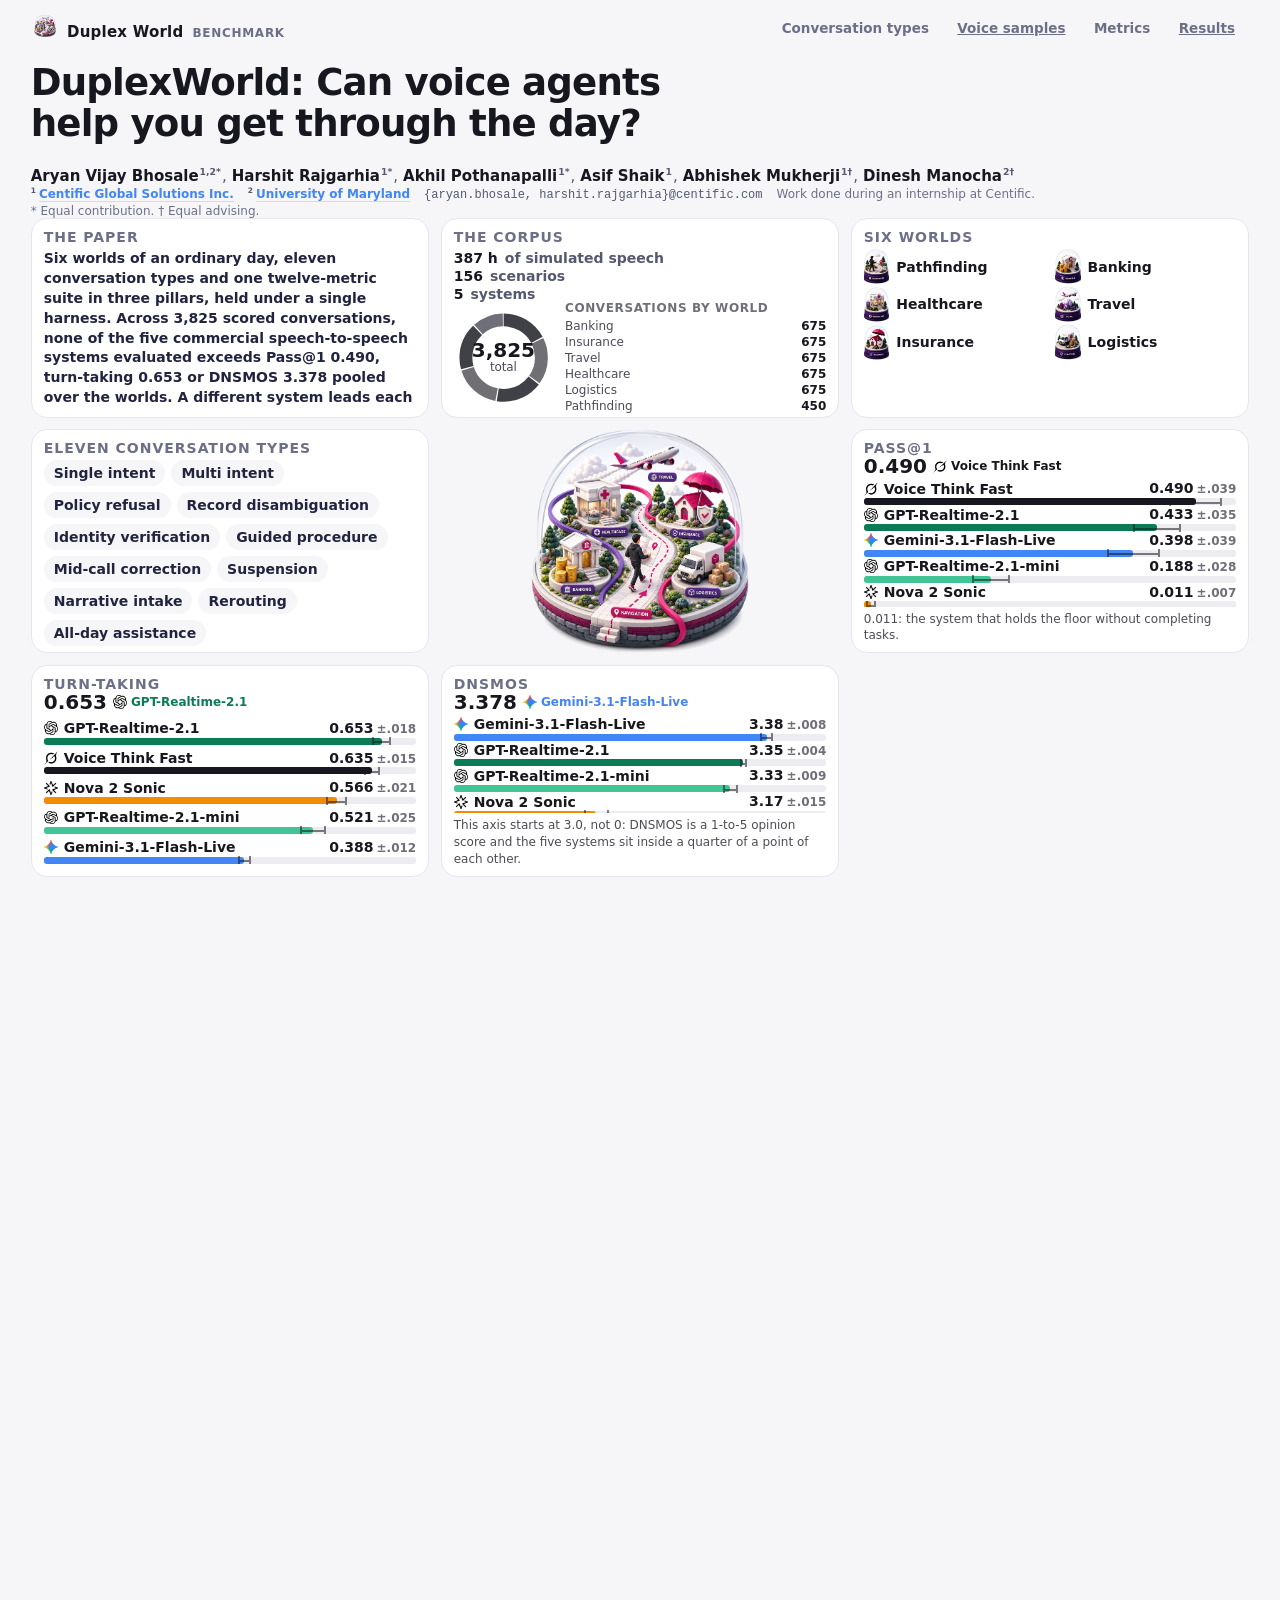
==== index.html @ 34221738 "A failed single intent that actually fails, and the timeline on play The failed single intent was a " ====
<!doctype html>
<html lang="en" data-theme="light">
<head>
<meta charset="utf-8">
<meta name="viewport" content="width=device-width,initial-scale=1,viewport-fit=cover">
<title>DuplexWorld: Can voice agents help you get through the day?</title>
<meta name="description" content="Duplex World evaluates speech-to-speech voice agents across six worlds of an ordinary day and eleven conversation types, over 3,825 scored conversations and 387 hours of speech.">
<!-- Inline so the browser never fires its automatic /favicon.ico request, which is a
     404 on a static server and the only broken asset the page would otherwise have. -->
<!-- The mark itself, cut from the same render the page opens on. The old inline SVG was
     a ring and a bar in the retired palette: a placeholder that read as an unfinished
     project in the one place every reader sees before the page loads. -->
<link rel="icon" href="img/favicon.svg" type="image/svg+xml">
<link rel="icon" href="img/icon-32.png" sizes="32x32" type="image/png">
<link rel="apple-touch-icon" href="img/icon-180.png">
<link rel="manifest" href="site.webmanifest">
<meta name="theme-color" content="#17171f">
<!-- Without these a shared link previews as a blank rectangle. -->
<meta property="og:type" content="website">
<meta property="og:site_name" content="DuplexWorld">
<meta property="og:title" content="DuplexWorld: Can voice agents help you get through the day?">
<meta property="og:description" content="Six worlds of an ordinary day, eleven conversation types and one twelve-metric suite in three pillars, across 3,825 scored conversations and 387 hours of speech.">
<meta property="og:image" content="img/og-card.png">
<meta property="og:image:width" content="1200">
<meta property="og:image:height" content="630">
<meta name="twitter:card" content="summary_large_image">
<meta name="twitter:title" content="DuplexWorld: Can voice agents help you get through the day?">
<meta name="twitter:description" content="Six worlds of an ordinary day, eleven conversation types and one twelve-metric suite in three pillars.">
<meta name="twitter:image" content="img/og-card.png">
<link rel="stylesheet" href="world.css">
<link rel="stylesheet" href="map.css">
<link rel="stylesheet" href="alt-split.css">
</head>
<body>

<!-- Tab lands here first. The page is a scroll flight, so a keyboard reader would
     otherwise cycle the header before reaching any content. -->
<a class="fw-skip" href="#world">Skip to the page</a>

<header class="topbar" data-nav-host>
  <a class="wordmark" href="index.html"><img class="wordmark-logo" src="img/hero.webp" alt="">Duplex&nbsp;World <span class="sub">benchmark</span></a>
</header>

<main id="world"></main>

<!-- The walk renderer. Loaded before the flight so the map tiles can mount the moment their
     payloads land; if it is missing the flight still runs and the tiles stay as placeholders
     rather than throwing. -->
<script src="walkmap.js"></script>
<script>
window.__DW_ICONS = {
  openai: 'img/icons/openai.webp', gemini: 'img/icons/gemini.webp',
  grok: img/icons/grok.webp, nova: img/icons/nova.webp,
};
</script>
<script src="data.js"></script>
<script>window.__DW_AUTHORS = {"people": [{"name": "Aryan Vijay Bhosale", "sup": "1,2*"}, {"name": "Harshit Rajgarhia", "sup": "1*"}, {"name": "Akhil Pothanapalli", "sup": "1*"}, {"name": "Asif Shaik", "sup": "1"}, {"name": "Abhishek Mukherji", "sup": "1†"}, {"name": "Dinesh Manocha", "sup": "2†"}], "affiliations": [{"sup": "1", "name": "Centific Global Solutions Inc.", "href": "https://www.centific.com/research/applied-ai-research"}, {"sup": "2", "name": "University of Maryland", "href": "https://www.cs.umd.edu/"}], "email": "{aryan.bhosale, harshit.rajgarhia}@centific.com", "notes": ["Work done during an internship at Centific.", "* Equal contribution.  † Equal advising."]};</script>
<script src="flight.js"></script>
<script>
mountFlight(document.getElementById('world'), {
  shell: 'split',
  // THE OPENING. Not a stop: a block in normal flow, one viewport tall, that scrolls up
  // and off with the reader. Three by three with the mark in the middle cell. Nothing in
  // it fades and nothing in it moves - it simply leaves, the way the first screen of a
  // page should. Cells are given in reading order and the mark is inserted at index 4.


  // The dots go: a column of unlabelled marks is a slide-deck affordance, and this is a
  // page that is read by scrolling.
  rail: false,
  // The bar across the top. Each entry names a real section and spans to `to`, so the one
  // that lights is whichever range the reader is actually inside.
  hero: { src: 'img/hero.webp', w: 1222, h: 1254 },
  logo: { src: 'img/hero.webp' },
  maps: { base: './' },
  calls: { base: './' },
  // Every world, always on screen, each pointing at its own results stop - which is also
  // the moment the film is inside that world, so clicking one is a real flight to it.
  hint: 'scroll',
  opening: {
    title: 'DuplexWorld: Can voice agents help you get through the day?',
    mark: 'img/hero.webp',
    markAlt: 'The DuplexWorld mark: the six worlds under one dome',
    cells: [
      { label: 'The paper', wide: true, text:
        'Six worlds of an ordinary day, eleven conversation types and one twelve-metric '
        + 'suite in three pillars, held under a single harness. Across 3,825 scored '
        + 'conversations, none of the five commercial speech-to-speech systems evaluated '
        + 'exceeds Pass@1 0.490, turn-taking 0.653 or DNSMOS 3.378 pooled over the worlds. '
        + 'A different system leads each of the three.' },
      // Figure 2(a)'s third panel, lifted from the submission at print resolution rather
      // than redrawn: it is a density per world and the paper does not publish the
      // durations behind it, so drawing our own would be inventing the shape.
      // The submission's own Figure 1 panel, cropped from the arXiv page rather than
      // redrawn: it already carries the two totals as rings, so the stat rows that used to
      // sit above it were saying the same thing twice.
      // Conversations by world, as a ring. Six slices, five of them equal by design, so
      // there is one shape to read rather than eleven: the point is that the five
      // enterprise worlds are balanced and Pathfinding is two thirds their size.
      // Labelled directly on the arc, no legend, and the counts are stated.
      { label: 'The corpus', items: [
        ['387 h', 'of simulated speech'], ['156', 'scenarios'], ['5', 'systems'],
      ], ring: {
        centre: '3,825', centreSub: 'total', keyHead: 'Conversations by world',
        slices: [
          ['Banking', 675], ['Insurance', 675], ['Travel', 675],
          ['Healthcare', 675], ['Logistics', 675], ['Pathfinding', 450],
        ] } },
      { label: 'Six worlds', worlds: [
        ['Pathfinding', 'img/pathfinding.webp'], ['Banking', 'img/banking.webp'],
        ['Healthcare', 'img/healthcare.webp'], ['Travel', 'img/travel.webp'],
        ['Insurance', 'img/insurance.webp'], ['Logistics', 'img/logistics.webp'],
      ] },
      { label: 'Eleven conversation types', chips: [
        'Single intent', 'Multi intent', 'Policy refusal', 'Record disambiguation',
        'Identity verification', 'Guided procedure', 'Mid-call correction',
        'Suspension', 'Narrative intake', 'Rerouting', 'All-day assistance',
      ] },
      { label: 'Pass@1', head: { v: '0.490', who: 'Voice Think Fast' },
        plot: { accent: 'var(--pillar-agentic)', dp: 3, max: 0.55, rows: [
        ['Voice Think Fast', 0.490, 0.039], ['GPT-Realtime-2.1', 0.433, 0.035],
        ['Gemini-3.1-Flash-Live', 0.398, 0.039], ['GPT-Realtime-2.1-mini', 0.188, 0.028],
        ['Nova 2 Sonic', 0.011, 0.007]],
        note: '0.011: the system that holds the floor without completing tasks.' } },
      { label: 'Turn-taking', head: { v: '0.653', who: 'GPT-Realtime-2.1' },
        plot: { accent: 'var(--pillar-dynamics)', dp: 3, max: 0.72, rows: [
        ['GPT-Realtime-2.1', 0.653, 0.018], ['Voice Think Fast', 0.635, 0.015],
        ['Nova 2 Sonic', 0.566, 0.021], ['GPT-Realtime-2.1-mini', 0.521, 0.025],
        ['Gemini-3.1-Flash-Live', 0.388, 0.012]] } },
      { label: 'DNSMOS', head: { v: '3.378', who: 'Gemini-3.1-Flash-Live' },
        plot: { accent: 'var(--pillar-natural)', dp: 2,
          note: 'This axis starts at 3.0, not 0: DNSMOS is a 1-to-5 opinion score and the '
              + 'five systems sit inside a quarter of a point of each other.', base: 3.0, max: 3.45, rows: [
        ['Gemini-3.1-Flash-Live', 3.378, 0.008], ['GPT-Realtime-2.1', 3.350, 0.004],
        ['GPT-Realtime-2.1-mini', 3.334, 0.009], ['Nova 2 Sonic', 3.172, 0.015],
        ['Voice Think Fast', 3.127, 0.007]] } },
    ],
  },
  nav: [
    { label: 'Conversation types', at: 'types9' },
    { label: 'Voice samples', href: 'samples.html' },
    { label: 'Metrics', at: 'pillars3' },
    { label: 'Results', href: 'results.html' },
  ],
  video: { src: 'flight.mp4', poster: 'img/poster.webp',
    // One entry per section, in section order. A length mismatch is not a soft
    // failure: the config is rejected and the film is dropped for the page.
    stops: [2.00, 4.00, 7.50, 103.50] },
  sections: [
    {
      id: 'walks', label: 'Pathfinding types', block: 'band', stage: 'film', still: null,
      lede: 'The agent holds the map. The walker holds the street. Neither can see what '
          + 'the other sees.',
      navCards: [
        { name: 'Single intent',
          line: 'Five blocks, two turns, nothing closed. The control condition.' },
        { name: 'Rerouting',
          line: 'Four closures the copilot\u2019s map does not show. Exactly one detour survives.' },
        { name: 'All-day assistance',
          line: 'A second destination, revealed only on arrival at the first.' },
      ],
      cam: { x: 0.346, y: 0.601, z: 1.75 }, scroll: 4.7, linger: 0.5, steps: 4,
      accent: 'var(--mag)',
      mark: { name: 'Pathfinding', line: 'Three conversation types, each shown solved and unsolved.' },
      // No paragraph. The tiles are the argument, the types are named on them, and the
      // paper already explains each one at length.
      maps: {
        cols: 3,
        // Figures 3, 4 and 5. Each pair shares a start, a destination and a closure set, so
        // the contrast between two tiles isolates the agent. The failures are marked as
        // failures and nothing more: which cap they hit is a detail for the paper.
        cells: [
          { key: 'clean', at: 0, outcome: 'ok', cond: 'Single intent', verdict: 'Solved',
            note: 'Five blocks of five, two turns, no closures.' },
          { key: 'blocked_ok', at: 1, outcome: 'ok', cond: 'Rerouting', verdict: 'Solved',
            note: 'Four unmapped closures; finds the one detour that survives.' },
          { key: 'errand_ok', at: 2, outcome: 'ok', cond: 'All-day assistance', verdict: 'Solved',
            note: 'The second destination is revealed only on arrival at the first.' },
          // `wander` used to sit here and it ARRIVES: eleven blocks against a five block
          // optimum, ending on the same corner as the success beside it, so on a map it
          // read as a second success. This run never reaches the pharmacy at all.
          { key: 'base_lost', at: 0, outcome: 'bad', cond: 'Single intent', verdict: 'Failed',
            note: 'Fifteen blocks, seven wrong turns, and the call ends short of the door.' },
          { key: 'blocked_bad', at: 1, outcome: 'bad', cond: 'Rerouting', verdict: 'Failed',
            note: 'The same closures, never resolved.' },
          { key: 'errand_bad', at: 2, outcome: 'bad', cond: 'All-day assistance', verdict: 'Failed',
            note: 'Ends with the walker believing they had arrived.' },
        ],
      },
    },
    // ------------------------------------------------- the nine enterprise conversation types
    {
      id: 'types9', label: 'Conversation types', stage: 'film', still: null,
      // Its own block: nine cards want every column they can get, and the film beside them
      // is context rather than evidence here, so the panel keeps its width and the graphic
      // gives ground instead.
      block: 'band',
      cam: { x: 0.500, y: 0.470, z: 1.00 }, scroll: 4.0, linger: 0.4,
      accent: 'var(--pillar-agentic)',
      cardsLede: 'Nine shapes, shared by all five enterprise worlds.',
      cards: TYPES9,
      cardsFoot: 'Plus two that only navigation elicits: rerouting, and all-day assistance.',
    },
    {
      id: 'pillars3', label: 'The metrics', stage: 'film', still: null,
      // Three columns of eleven metric cards, a worked example and the callout do not fit
      // one viewport beside a film. This is the section the directive asks to be three
      // full-width columns, so the stage stands down and the evidence takes the page.
      block: 'band',
      cam: { x: 0.500, y: 0.470, z: 1.00 }, scroll: 5.3, linger: 0.4,
      accent: 'var(--pillar-dynamics)',
      // The definitions on their own were a glossary the paper already has. This is the
      // same five runs of one Pathfinding scenario that the numbers beside them come from,
      // so a reader watches GS, Pass@1 and Pass-cubed fall out of one set of runs and can
      // see they are three different questions rather than three spellings of one.
      worked: {
        label: 'One scenario, five runs',
        optimal: 7,
        limit: 0.75,
        runs: [{ blocks: 8 }, { blocks: 19 }, { blocks: 7 }, { blocks: 9 }, { blocks: 0 }],
      },
      // Three pillars, each a column with its own colour, and every metric stated four
      // ways: symbol, full name, one plain sentence for a reader who has not read the
      // paper, and the range with its direction. The glossary this replaces named the
      // metrics without ever saying what they mean or which way is better.
      pillarCols: [
        { name: 'Agentic capability', tint: 'var(--pillar-agentic)',
          line: 'Did it do the job.',
          metrics: [
            { sym: 'GS', full: 'Goal state',
              says: 'Did the world end up the way the task asked, whatever was said on the way.',
              range: '[0,1] \u00b7 higher is better' },
            { sym: 'Pass@1', full: 'Single-run pass rate',
              says: 'How often one attempt succeeds. This is the headline number.',
              range: '[0,1] \u00b7 higher is better' },
            { sym: 'Pass@3', full: 'Any of three',
              says: 'At least one success in three independent attempts. Rewards a system that is sometimes right.',
              range: '[0,1] \u00b7 higher is better' },
            { sym: 'Pass\u00b3', full: 'All of three',
              says: 'All three attempts succeed. This is the reliability question, and it is where systems separate.',
              range: '[0,1] \u00b7 higher is better' },
          ] },
        { name: 'Conversational dynamics', tint: 'var(--pillar-dynamics)',
          line: 'How the conversation went.',
          metrics: [
            { sym: 'TT', full: 'Turn-taking',
              says: 'Who held the channel, who yielded, and how often the two talked over each other.',
              range: '[0,1] \u00b7 higher is better' },
            { sym: 'CP', full: 'Conversation progression',
              says: 'Whether each turn moved the task forward rather than circling.',
              range: '[1,3] \u00b7 higher is better' },
            { sym: 'SEL', full: 'Selectivity',
              says: 'Whether the agent ignored what was not addressed to it: background speech, asides, a second voice in the room.',
              range: '[0,1] \u00b7 higher is better' },
          ] },
        { name: 'Naturalness', tint: 'var(--pillar-natural)',
          line: 'How it sounded.',
          metrics: [
            { sym: 'FAI', full: 'Faithfulness',
              says: 'Whether what the agent said was true of the world it was acting in.',
              range: '[1,3] \u00b7 higher is better' },
            { sym: 'DNSMOS', full: 'Speech quality (DNSMOS)',
              says: 'A predicted mean opinion score for the audio, from a model trained on human ratings.',
              range: '[1,5] \u00b7 higher is better' },
            { sym: 'UTMOS', full: 'Speech quality (UTMOS)',
              says: 'A second, independently trained MOS predictor. Three are reported because they disagree.',
              range: '[1,5] \u00b7 higher is better' },
            { sym: 'NISQA', full: 'Speech quality (NISQA)',
              says: 'A third MOS predictor, on a different training set again.',
              range: '[1,5] \u00b7 higher is better' },
          ] },
      ],
      callout: {
        head: 'We never combine these into a single score.',
        body: 'A system that says nothing scores near-perfect selectivity and competitive '
            + 'turn-taking. Any composite that averages across the pillars can be won by '
            + 'silence.',
      },
    },
    // ------------------------------------------- Pass@1 against the conversation types
    {
      id: 'out', label: 'Duplex World', stage: 'film', still: null, layout: 'hero',
      block: 'out',
      cam: { x: 0.500, y: 0.480, z: 1.02 }, scroll: 1.8, linger: 0.3,
      accent: 'var(--mag)',
    },
  ],
});
</script>
</body>
</html>
---- world.css ----
/* Duplex World flight page.

   Committed to a single LIGHT world on purpose, and the reason changed with the artwork.
   The first build had knocked-out globes on transparency, so a night vitrine was right.
   The page now plays a rendered chain shot on a plain white studio floor - measured across
   the five stops, that backdrop runs #f7f4f9 to #d6d7da - so a dark page forced a scrim over
   a bright film and turned it grey. Here the page ground IS the studio floor: the diorama
   floats in it and the copy sits below on the same surface.

   Ink and accents are sampled from the artwork's own purple base and magenta paths, then
   darkened until they hold against a light ground rather than a dark one. */

:root {
  /* --bg-base is the sheet's answer; --bg is what is actually painted.
     They differ because the film's floor is not one colour. Sampled off flight.mp4's own
     border pixels it runs #e6e5e6 at the opening, #f5f2f1 at the third stop and #fefefe at
     the close - so against any fixed value there is a visible seam somewhere, and at the
     closing stop it was 22 levels, landing exactly where the reader stops moving and looks.
     flight.js samples the live frame and eases --bg toward it, then eases back to this when
     the film is not the stage. Nothing else in this sheet may write --bg. */
  /* THE PALETTE IS THE DECK'S, not a second one invented beside it. Lifted verbatim from
     speech_sync_8.html so the page and the talk are visibly the same piece of work: five
     semantic families, each with a base, a dark that holds on light ground, a tinted
     background and a line. */
  --ink:       #17171f;
  --ink2:      #1C1F45;
  --text:      #21233F;
  --soft:      #55586F;
  --grey:      #6d6f87;
  /* Defined here so no element depends on a JS fallback for its colour. */
  --accent:    #0B7A56;   /* 4.56:1 on the page ground; was 4.00 */
  /* Accents are now the paper's three PILLAR hues and nothing else. The magenta and
     violet that used to sit here were decoration: they encoded nothing, appeared nowhere
     in the paper, and collided with the vendor marks drawn on top of them. Every rule
     downstream keeps its old token name and simply resolves to a pillar colour. */
  --mag:       #0B7A56;   --magd: #085C41;  --magbg: #E8F5F0;  --magln: #C3E4D8;
  --vio:       #4285F4;   --viod: #1F63D6;  --viobg: #E9F1FE;  --violn: #C9DDFB;
  --teal:      #0B7A56;   --teald: #085C41; --tealbg: #E8F5F0; --tealln: #C3E4D8;
  --amb:       #F28C00;   --ambd: #B36800;  --ambbg: #FFF3E2;  --ambln: #F6D6A6;
  --red:       #C0392B;   --redbg: #FDEDEB; --redln: #F2C9C3;
  --paper:     #ffffff;
  --bg-base:   #f6f6f9;   /* the deck's surface, and near the film's own studio floor */
  --bg:        var(--bg-base);
  /* The page's own names, mapped onto the deck's. Kept so every existing rule reads the
     same and only these five lines decide what colour anything is. */
  --ink-soft:  var(--text);
  --ink-dim:   var(--grey);
  --magenta:   var(--magd);
  --line:      #E5E5EF;
  --glass:     rgba(255, 255, 255, 0.74);
  --font-ui:   ui-sans-serif, system-ui, "Segoe UI", Inter, Roboto, "Helvetica Neue", Arial, sans-serif;
  /* One scale, five steps. The page previously carried twelve distinct sizes between 11px
     and 20px, including half-pixel values, which is the tell that they were nudged one at
     a time rather than derived. --t-ctrl is deliberately off-scale: controls read better
     slightly smaller than body. */
  --t-micro:   12px;                        /* eyebrows, tags, rail, hint */
  --t-ctrl:    13.5px;                      /* buttons and links */
  --t-body:    15px;
  --t-lead:    19px;                        /* pair column titles */
  --t-display: clamp(25px, 2.6vw, 38px);    /* 38 is the widest the longest title fits */
  /* How much of the viewport the film occupies. The copy gets the rest, and because the
     two never overlap there is no scrim anywhere on this page.

     The 320px floor is not decorative: a pair panel measures 265px, so on a 1366x768
     laptop a flat 60vh left the primary CTA below the fold of a stage that is
     overflow:hidden - it vanished silently. Below about 743px tall the film yields
     instead. --film-w/--film-h are the film's REAL painted box, which the mask needs. */
  /* The classic scrollbar's width, measured and written by layout(). 100vw includes it and
     documentElement.clientWidth does not, so every width derived from raw 100vw overshot by
     15px - at 430px that put the film at x = -7 with both edges clipped by the stage. */
  --sbw:    0px;
  --vw:     calc(100vw - var(--sbw));
  --film:   min(60vh, calc(100vh - 320px));
  --film-w: min(var(--vw), calc(var(--film) * 16 / 9));
  --film-h: min(var(--film), calc(var(--vw) * 9 / 16));
  color-scheme: light;
}

* { box-sizing: border-box; }

/* Smooth applies to reader-initiated jumps (a rail dot, an anchor). Every programmatic
   write in flight.js passes behavior:'instant' explicitly, because a two-argument scrollTo
   resolves to THIS value and would animate the autoplay accumulator instead of setting it.
   The single copy of the narrow-rail rule now lives with the rail, further down. */
html { scroll-behavior: smooth; }

@media (prefers-reduced-motion: reduce) { html { scroll-behavior: auto; } }

body {
  margin: 0;
  background: var(--bg);
  color: var(--ink);
  font-family: var(--font-ui);
  -webkit-font-smoothing: antialiased;
  overflow-x: hidden;
}

/* ------------------------------------------------------------------ topbar */

.topbar {
  position: fixed;
  inset: 0 0 auto 0;
  z-index: 40;
  display: flex;
  align-items: center;
  gap: 14px;
  padding: 14px clamp(16px, 3vw, 34px);
  pointer-events: none;
}
.topbar > * { pointer-events: auto; }

/* Below the phone breakpoint there is not room for the wordmark and three pills on one
   line: the bar grew to 98px, wrapped one label onto three lines, cut another at the right
   edge and then covered 40 per cent of the film. The secondary links stand down; both
   destinations are still reachable from the closing panel. */
@media (max-width: 900px) {
  .topbar { gap: 8px; padding: 10px 12px; }
  .topbar .linkbtn:not(:last-child) { display: none; }
  .wordmark .sub { display: none; }
}

.wordmark {
  display: flex;
  align-items: baseline;
  gap: 9px;
  font-weight: 700;
  letter-spacing: 0.015em;
  font-size: 15px;
}
.wordmark .dot {
  width: 9px; height: 9px; border-radius: 50%;
  background: var(--magenta);
  box-shadow: 0 0 0 4px rgba(11, 122, 86, 0.16);
  align-self: center;
}
.wordmark .sub {
  color: var(--ink-dim);
  font-weight: 600;
  font-size: var(--t-micro);
  letter-spacing: 0.06em;
  text-transform: uppercase;
}
.topbar .spacer { flex: 1; }

.linkbtn {
  display: inline-flex; align-items: center; gap: 7px;
  font: inherit; font-size: var(--t-ctrl); font-weight: 600;
  color: var(--ink-soft);
  text-decoration: none;
  padding: 7px 13px;
  border: 1px solid var(--line);
  border-radius: 999px;
  background: var(--glass);
  transition: color .18s, border-color .18s, background .18s;
}
.linkbtn:hover { color: var(--ink); border-color: rgba(11, 122, 86, .5); background: #fff; }
.linkbtn:focus-visible { outline: 2px solid var(--magenta); outline-offset: 2px; }

/* ------------------------------------------------------------------- stage */

.fw-stage {
  position: fixed;
  inset: 0;
  overflow: hidden;
  z-index: 1;
  /* The copy band is floor in slight shadow, so the film above it reads as lit. */
  background: var(--bg);
}

/* Only reachable in the computed-camera fallback, where there is no film to sit on. */
.fw-sky {
  position: absolute; inset: -10%;
  /* It is decoration spanning the whole stage, so it must never take a click. On the served
     page it is display:none and this never mattered; in the single-file export it is live,
     and it was swallowing hit-testing across the entire viewport. */
  pointer-events: none;
  background:
    radial-gradient(58% 48% at 22% 18%, rgba(99, 47, 128, 0.10), transparent 62%),
    radial-gradient(52% 44% at 82% 74%, rgba(11, 122, 86, 0.08), transparent 60%);
}

.fw-hero {
  position: absolute;
  top: 0; left: 0;
  transform-origin: 0 0;
  will-change: transform, filter;
  user-select: none;
  -webkit-user-drag: none;
}

/* The rendered flight, held in the upper band rather than full-bleed.

   Measured on the real frames, there is no reliably empty region inside this film: at the
   healthcare+travel stop it is 81 percent ink with ZERO empty columns across the lower half.
   So no amount of clever text placement avoids collision while the film fills the viewport -
   the film has to stop filling it. */
.fw-video {
  position: absolute;
  top: 0; left: 50%;
  transform: translateX(-50%);
  width: var(--film-w);
  height: var(--film-h);
  /* `contain`, not `cover`: cover was discarding 48 percent of a 16:9 frame in a 3.4:1
     band and beheading the dome at the opening stop. The element is now itself 16:9, so
     nothing is letterboxed and the mask below lands on the film's true edges. */
  object-fit: contain;
  object-position: 50% 50%;
  /* `left` is in the list because the split shell moves it when --left changes: transitioned
     width but not position, the film eased its size while teleporting sideways, and at the
     table stops it stepped partly off the viewport edge for a frame. */
  transition: height .55s cubic-bezier(.3,.7,.3,1),
              width .55s cubic-bezier(.3,.7,.3,1),
              left .55s cubic-bezier(.3,.7,.3,1);
  z-index: 2;
  pointer-events: none;
  /* All four edges dissolve into the page. The studio tone drifts between stops (#f7f4f9
     to #d6d7da measured), so a feather beats colour-matching: whatever grey a frame ends
     on, no rectangle edge is visible.

     The numbers are measured against the frames: the tightest side margin is the umbrella
     globe at 13.4 percent in, so 76px clears it; the dome reaches 1.8 percent from the
     top at the opening stop, so the top ramp has to stay under 26px; 64px at the bottom
     dissolves the contact shadows but leaves the globe bases solid, which is what sells
     them as standing on the floor.

     Those px values are CLAMPED against the film's own box, because the film is not one
     size: fitFilm gives each stop its own, anywhere from 22vh to 74vh, and the split shell
     scales it a further 1.14x. At the small end a flat 64px bottom ramp was swallowing over
     a third of the frame. The clamps hold the measured values wherever there is room and
     shrink proportionally where there is not.

     Widened once the page floor started tracking the film (see --bg-base). The two work
     together: the ground removes most of the step, and a longer feather puts whatever is
     left inside a gradient instead of on an edge, where a two-level difference is invisible
     rather than a visible rectangle. */
  --ramp-t: clamp(26px, calc(var(--film-h) * 0.095), 44px);
  --ramp-b: clamp(34px, calc(var(--film-h) * 0.125), 92px);
  --ramp-x: clamp(64px, calc(var(--film-w) * 0.14), 150px);
  -webkit-mask-image:
    linear-gradient(to bottom, transparent 0, #000 var(--ramp-t), #000 calc(100% - var(--ramp-b)), transparent 100%),
    linear-gradient(to right, transparent 0, #000 var(--ramp-x), #000 calc(100% - var(--ramp-x)), transparent 100%);
  -webkit-mask-composite: source-in;
  -webkit-mask-repeat: no-repeat;
  mask-image:
    linear-gradient(to bottom, transparent 0, #000 var(--ramp-t), #000 calc(100% - var(--ramp-b)), transparent 100%),
    linear-gradient(to right, transparent 0, #000 var(--ramp-x), #000 calc(100% - var(--ramp-x)), transparent 100%);
  mask-composite: intersect;
  mask-repeat: no-repeat;
}

/* The decoder gave up. Retire the element outright rather than leave a dead poster sitting
   over the computed-camera fallback that has just taken its place. */
.fw-video-dead .fw-video { display: none; }
.fw-has-video .fw-hero,
.fw-has-video .fw-sky { display: none; }
/* paintCopy stops updating the floating tiles once the film decodes, but nothing was ever
   hiding them: any config carrying both `still` and `video` would freeze every globe at its
   last computed opacity, stacked centre-screen on top of the film. */
.fw-has-video .fw-tile { display: none; }

/* Both retired by the light treatment: they existed to rescue white text off a bright
   backdrop, and nothing is layered over anything any more. Kept as nodes so the engine can
   go on writing opacity to them without a null check. */
.fw-veil, .fw-scrim { display: none; }

.fw-tile {
  z-index: 4;
  position: absolute;
  left: 50%; top: calc(var(--film-h) * 0.5);
  height: min(44vh, 360px);
  width: auto;
  transform: translate3d(-50%, -50%, 0);
  filter: drop-shadow(0 22px 40px rgba(14, 16, 41, 0.22));
  will-change: transform, opacity;
  user-select: none;
  -webkit-user-drag: none;
}

/* The stop announcer. A live region has to be in the accessibility tree and out of the
   visual one, and display:none or visibility:hidden would take it out of both. */
.fw-sr {
  position: absolute;
  width: 1px; height: 1px;
  margin: -1px; padding: 0; border: 0;
  overflow: hidden;
  clip-path: inset(50%);
  white-space: nowrap;
}

/* Inline vendor marks carry no width/height attributes, so without a rule they fall back to
   the SVG default of 300x150 and blow the layout apart. This is the floor that stops that
   happening no matter which sheet matched.

   Written as a bare `svg` under the mark wrappers rather than one selector per block. The
   list form has now failed twice - each new block that prints a vendor mark was a new
   selector somebody had to remember, and both times the symptom was a 300px logo wedged
   through a table. Anything that mounts a mark inherits the floor. */
.fw-col-model svg,
.fw-case-model svg,
.fw-bar-name svg,
.fw-m-sysin svg { width: 1em; height: 1em; flex: none; display: block; }
/* The vendors' real marks. Same 1em floor as the drawn ones they replaced, and the same
   reason: an <img> with no width in a table cell takes its intrinsic size. */
.fw-vmark { width: 1em; height: 1em; flex: none; display: block; object-fit: contain; }
.fw-col-mk .fw-vmark, .fw-open-nm .fw-vmark { width: 14px; height: 14px; }

/* --------------------------------------------------------------- autoplay */

.fw-auto {
  position: absolute;
  left: clamp(16px, 3vw, 34px);
  bottom: clamp(16px, 3vh, 30px);
  z-index: 9;
  display: inline-flex;
  align-items: center;
  gap: 8px;
  padding: 7px 14px 7px 11px;
  border: 1px solid var(--line);
  border-radius: 999px;
  background: rgba(255, 255, 255, 0.78);
  color: var(--ink-soft);
  font: inherit;
  font-size: var(--t-micro);
  font-weight: 600;
  letter-spacing: .06em;
  text-transform: uppercase;
  cursor: pointer;
  transition: color .18s, border-color .18s, background .18s;
}
.fw-auto:hover { color: var(--ink); border-color: rgba(14, 16, 41, .3); background: #fff; }
.fw-auto:focus-visible { outline: 2px solid var(--magenta); outline-offset: 3px; }
.fw-auto.is-on { color: var(--ink); border-color: var(--magenta); }

/* A triangle that becomes two bars, drawn in borders so there is no icon font and no SVG
   to keep in sync with the palette. */
.fw-auto-icon {
  width: 0; height: 0;
  border-style: solid;
  border-width: 5px 0 5px 8px;
  border-color: transparent transparent transparent currentColor;
  transition: border-width .18s, width .18s, height .18s;
}
.fw-auto.is-on .fw-auto-icon {
  width: 8px; height: 10px;
  border-width: 0 0 0 8px;
  border-left-color: currentColor;
  box-shadow: inset 3px 0 0 rgba(255, 255, 255, .001);
  background:
    linear-gradient(currentColor, currentColor) left / 3px 100% no-repeat,
    linear-gradient(currentColor, currentColor) right / 3px 100% no-repeat;
  border-left-width: 0;
}

@media (prefers-reduced-motion: reduce) {
  .fw-auto-icon { transition: none; }
}

/* ------------------------------------------------------------- world index */

/* The six worlds, always present. Vertical on the right, where the stacked shell leaves a
   clear margin: the film is a centred 16:9 box and the copy is bound to its width, so this
   column never has to fight either of them. */
.fw-globes {
  position: absolute;
  right: clamp(10px, 1.6vw, 26px);
  top: 50%;
  transform: translateY(-50%);
  z-index: 8;
  display: flex;
  flex-direction: column;
  gap: clamp(2px, 0.8vh, 10px);
}

.fw-globe {
  display: flex;
  flex-direction: column;
  align-items: center;
  gap: 2px;
  background: none;
  border: 0;
  padding: 4px 2px;
  cursor: pointer;
  font: inherit;
  transition: transform .3s;
}
/* Dimmed and desaturated until the flight reaches it. Greyed-out reads as "not yet", which
   is exactly the state, and it keeps the lit pair unmistakable.

   The fade is on the CHILDREN, never on the button. `opacity` composites the element's own
   outline too, so with .55 on the button the focus ring computed to 2.6:1 against the page -
   under the 3:1 that WCAG 2.2 SC 1.4.11 requires of a non-text indicator. */
.fw-globe img { opacity: 1; filter: none; transition: opacity .3s, filter .3s; }
/* .82, not .5. At .5 this measured 2.08:1 - less than half the AA minimum - on the page's
   only wayfinding for the six worlds. */
.fw-globe .fw-globe-label { opacity: 1; transition: opacity .3s, color .3s; }
.fw-globe img {
  width: clamp(30px, 3.4vw, 52px);
  height: auto;
  display: block;
}
/* Named all the way down, not only on hover. The strip is the page's answer to "six
   worlds", and an unlabelled thumbnail of a snow globe does not say Insurance. */
.fw-globe-label {
  font-size: 14px;
  font-weight: 600;
  letter-spacing: .04em;
  text-transform: uppercase;
  color: var(--ink-dim);
  white-space: nowrap;
}
.fw-globe:hover img { opacity: 1; filter: saturate(1.1); }
.fw-globe:hover .fw-globe-label { opacity: 1; filter: none; }
.fw-globe.is-on { transform: scale(1.14); }
.fw-globe.is-on img { opacity: 1; filter: none; }
.fw-globe.is-on .fw-globe-label { opacity: 1; filter: none; color: var(--ink); }
.fw-globe:focus-visible { outline: 2px solid var(--magenta); outline-offset: 2px; border-radius: 8px; }

@media (prefers-reduced-motion: reduce) {
  .fw-globe, .fw-globe img, .fw-globe .fw-globe-label { transition: none; }
}

/* -------------------------------------------------------------------- copy */

/* Below the film, never over it. This is the whole fix for the overlap: the two own
   separate bands of the viewport and cannot collide at any scroll position. */
.fw-copy {
  position: absolute;
  left: 50%;
  top: var(--film-h);
  bottom: 0;
  transform: translateX(-50%);
  /* Bound to the film's width so the two share an outer edge - the page gets a spine,
     and the pair columns drop from a 79-character measure to about 51.
     FLOORED at 680px, and that floor is load-bearing rather than cosmetic. Without it the
     two sizes chase each other: a tall panel shrinks the film, the narrower film narrows
     this band, the narrower band rewraps the panel taller, and fitFilm's three passes
     converge on a degenerate state - measured at 1920 wide, the results panel reached
     1425px and drove the film down to its 22vh floor. The floor breaks the loop. */
  width: min(calc(var(--vw) - clamp(32px, 8vw, 140px)), max(var(--film-w), 680px));
  z-index: 6;
  display: grid;
  align-items: start;
  padding: clamp(16px, 2.6vh, 28px) 0 clamp(14px, 2vh, 24px);
  /* At high zoom the band can still lose the race. Scrolling it is a far better
     failure than the stage silently clipping the primary CTA. */
  overflow-y: auto;
  /* Chaining, not containment. If this band ever does overflow, containment stops the
     leftover wheel reaching the page, so the flight freezes and the wheel reads as broken.
     Chaining degrades instead: the band takes its slack, then the page carries on. */
  overscroll-behavior: auto;
  overflow-x: hidden;
  /* No visible bar. This is a safety net for the rare overflow, not a scroller anyone is
     meant to drive, and a 15px gutter reserved for 6px of overflow reads as a second
     scrollbar on a page whose whole mechanic is the page's own. */
  scrollbar-width: none;
  /* The panels inside decide their own layout from THIS width, not the viewport's. On the
     split shell the band is roughly half the window, so a viewport media query is the wrong
     instrument: it would set a two-column results panel inside a 615px column. */
  container-type: inline-size;
}
.fw-copy::-webkit-scrollbar { width: 0; height: 0; }

.fw-panel {
  grid-area: 1 / 1;
  align-self: start;
  width: 100%;
  will-change: transform, opacity;
}

/* Opening and closing statements are centred and narrow; the pair stops are not, because
   two columns under two globes want the full band. */
.fw-panel-hero {
  text-align: center;
  justify-self: center;
  max-width: 780px;
}
/* The opening statement is a lede, not body copy: set a step larger and on a wider measure.
   At the shared 52ch it broke into six short centred lines, which is the one place ragged
   symmetry looks like an accident rather than a choice. */
.fw-panel-hero .fw-body {
  margin-inline: auto;
  font-size: 16.5px;
  line-height: 1.52;
  max-width: min(68ch, 100%);
  color: var(--ink-soft);
  text-wrap: pretty;
}
.fw-panel-hero .fw-tags,
.fw-panel-hero .fw-cta { justify-content: center; }

.fw-eyebrow {
  font-size: var(--t-micro);
  font-weight: 700;
  letter-spacing: 0.11em;
  text-transform: uppercase;
  color: var(--accent);
  margin-bottom: 10px;
}
.fw-title {
  margin: 0 0 10px;
  font-size: var(--t-display);
  line-height: 1.06;
  letter-spacing: -0.024em;
  font-weight: 700;
  text-wrap: balance;
  color: var(--ink);
}
.fw-body {
  margin: 0;
  font-size: var(--t-body);
  line-height: 1.58;
  color: var(--ink-soft);
  max-width: 52ch;
}
.fw-note {
  margin: 10px 0 0;
  font-size: 14px;
  line-height: 1.55;
  color: var(--ink-dim);
  border-left: 2px solid var(--line);
  padding-left: 11px;
  max-width: 46ch;
}

/* ------------------------------------------------------------- paired copy */

.fw-pair {
  display: grid;
  grid-template-columns: 1fr 1fr;
  gap: clamp(20px, 3vw, 44px);
  margin-top: 13px;
}
.fw-col-eyebrow {
  font-size: var(--t-micro);
  font-weight: 700;
  letter-spacing: 0.11em;
  text-transform: uppercase;
  color: var(--accent);
  margin-bottom: 7px;
}
.fw-col-title {
  margin: 0 0 6px;
  font-size: var(--t-lead);
  line-height: 1.22;
  letter-spacing: -0.012em;
  font-weight: 600;
  text-wrap: balance;
  color: var(--ink);
}
.fw-col-model {
  display: inline-flex;
  align-items: center;
  gap: 6px;
  margin: 0 0 8px;
  padding: 3px 9px 3px 6px;
  border: 1px solid var(--line);
  border-radius: 999px;
  font-size: 14px;
  font-weight: 600;
  letter-spacing: .01em;
  color: var(--ink-soft);
  background: rgba(255, 255, 255, 0.55);
  font-variant-numeric: tabular-nums;
}
.fw-col-model svg { width: 12px; height: 12px; flex: none; }
/* A column with no run says so in the same slot, rather than leaving a gap that would read
   as an oversight. Dashed mark, dimmed, so it cannot be mistaken for a result. */
.fw-col-model.is-none { color: var(--ink-dim); border-style: dashed; background: none; }

/* The leading system and the figure it leads on, on one line. Naming a model without the
   number it earned is exactly the loose framing this page exists to correct, so the two
   are bound into a single row that cannot be set without both. */
.fw-col-line {
  display: flex;
  align-items: center;
  flex-wrap: wrap;
  gap: 6px 10px;
  margin: 0 0 9px;
}
.fw-col-line .fw-col-model { margin: 0; }
.fw-col-stat { display: flex; align-items: baseline; gap: 5px; }
.fw-col-stat strong {
  font-size: 15px;
  font-weight: 700;
  color: var(--ink);
  font-variant-numeric: tabular-nums;
  letter-spacing: -0.01em;
}
.fw-col-stat span {
  font-size: 14px;
  font-weight: 600;
  letter-spacing: .07em;
  text-transform: uppercase;
  color: var(--ink-dim);
}

.fw-col-body {
  margin: 0;
  font-size: 14.5px;
  line-height: 1.55;
  color: var(--ink-soft);
  /* Measured at 1920 this column ran to 84 characters a line with no cap at all, against
     the 45-75 that reads comfortably. The cap binds only on wide screens. */
  max-width: 62ch;
}

/* ------------------------------------------------------------------- cases */

/* The grid holds runs from one world only, so it has to say which - otherwise six
   Pathfinding walks sit under a heading naming two worlds and read as evidence for both. */
.fw-cases-label {
  margin: 16px 0 0;
  font-size: 14px;
  font-weight: 700;
  letter-spacing: .1em;
  text-transform: uppercase;
  color: var(--ink-dim);
}
.fw-cases-label + .fw-cases { margin-top: 8px; }

.fw-cases {
  display: grid;
  grid-template-columns: repeat(3, 1fr);
  gap: 10px;
  margin-top: 16px;
}

.fw-case {
  border: 1px solid var(--line);
  border-radius: 12px;
  padding: 11px 12px 12px;
  background: rgba(255, 255, 255, 0.62);
  /* Every card is in the DOM from the start and revealed by step, so nothing loads or
     reflows mid-scroll and the grid never jumps. */
  opacity: 0;
  transform: translateY(10px);
  transition: opacity .45s, transform .45s;
  grid-column: span 1;
  min-width: 0;
}
/* A pass card carries a magenta edge, a fail card a grey one. The colour is doing the same
   job as the word next to it, never on its own. */
.fw-case.is-ok  { border-left: 3px solid var(--magenta); }
.fw-case.is-bad { border-left: 3px solid var(--ink-dim); }

/* Step 0 - the base case alone, full width. It is the control, and it should be read before
   anything is compared to it. */
[data-step="0"] .fw-case.is-ok[data-at="0"] { opacity: 1; transform: none; grid-column: span 3; }
/* Step 1 - it contracts to a third and the roadblocked run arrives beside it. */
[data-step="1"] .fw-case.is-ok[data-at="0"],
[data-step="1"] .fw-case.is-ok[data-at="1"] { opacity: 1; transform: none; }
/* Step 2 - all three conditions, still only the runs that worked. */
[data-step="2"] .fw-case.is-ok[data-at="0"],
[data-step="2"] .fw-case.is-ok[data-at="1"],
[data-step="2"] .fw-case.is-ok[data-at="2"] { opacity: 1; transform: none; }
/* Step 3 - the failures drop in underneath, so each column is the same job done both ways. */
[data-step="3"] .fw-case { opacity: 1; transform: none; }

.fw-case-head {
  display: flex; align-items: baseline; justify-content: space-between; gap: 8px;
  margin-bottom: 7px;
}
.fw-case-cond {
  font-size: 14px; font-weight: 700; letter-spacing: -0.005em; color: var(--ink);
}
.fw-case-verdict {
  font-size: 14px; font-weight: 700; letter-spacing: .1em; text-transform: uppercase;
  color: var(--ink-dim); white-space: nowrap;
}
.fw-case.is-ok .fw-case-verdict { color: var(--magenta); }

.fw-case-model {
  display: inline-flex; align-items: center; gap: 5px;
  font-size: 14px; font-weight: 600; color: var(--ink-soft);
  margin-bottom: 9px;
}
.fw-case-model svg { width: 11px; height: 11px; flex: none; }

/* A fixed two-up grid, not a wrapping flex row. Wrapping meant the second figure sat beside
   the first on one card and under it on the next, purely on label length, so three cards
   meant to be read against each other had their numbers on three different baselines. */
.fw-case-nums { display: grid; grid-template-columns: 1fr 1fr; gap: 6px 10px; }
.fw-case-num { display: flex; flex-direction: column; gap: 1px; min-width: 0; }
.fw-case-num strong {
  font-size: 15px; font-weight: 700; color: var(--ink);
  font-variant-numeric: tabular-nums;
}
.fw-case-num span {
  font-size: 14px; letter-spacing: .03em; text-transform: uppercase; color: var(--ink-dim);
  line-height: 1.25;
}

/* The mechanism, in the paper's own words, under the numbers it explains. Figure 6 states
   the mechanism beneath each failing excerpt for the same reason: a block count on its own
   says a run was bad, not what went wrong in it. */
.fw-case-note {
  margin: 9px 0 0;
  padding-top: 8px;
  border-top: 1px solid var(--line);
  font-size: 14px;
  line-height: 1.42;
  color: var(--ink-dim);
}

/* Dark shells reuse the whole grid, only the surfaces change. */
:is(.fw-shell-theatre, .fw-shell-canvas) .fw-case {
  background: rgba(246, 241, 249, 0.05);
  border-color: rgba(246, 241, 249, 0.16);
}

@media (prefers-reduced-motion: reduce) {
  .fw-case { transition: none; }
}

/* ----------------------------------------------------------------- metrics */

/* Four columns is the fewest that still shows a different system winning each one, which
   is the paper's headline and the reason no composite is ever formed. Bold marks the best
   in a column and is computed from the values, so it cannot end up on the wrong row. */
/* Prose left, table right. The hero panel is centred everywhere else on the page; here it
   is not, because a right-aligned numeric column under a centred paragraph reads as two
   unrelated objects. Both halves go left-aligned and share a baseline. */
.fw-panel-metrics {
  text-align: left;
  max-width: none;
  justify-self: stretch;
}
/* Side by side only where the prose still gets a readable measure. Below this the table
   goes back under the paragraph, which is taller but never cramped. */
@container (min-width: 660px) {
  .fw-panel-metrics {
    display: grid;
    /* max-content, not a fraction: the numeric cells are nowrap, so a fractional track that
       lands narrower than the table's natural width does not compress it, it lets it spill -
       which is how the caption ended up cut mid-word at the column edge. */
    grid-template-columns: minmax(0, 1fr) max-content;
    gap: clamp(22px, 3vw, 44px);
    align-items: start;
  }
  .fw-panel-metrics .fw-metrics { margin-top: 4px; }
}
.fw-panel-metrics .fw-body { margin-inline: 0; max-width: 46ch; }
/* The prose column is roughly half a hero panel, so the display size that balances a
   full-width statement sets four-word lines here. */
.fw-panel-metrics .fw-title { font-size: clamp(23px, 1.9vw, 30px); }
.fw-panel-metrics .fw-tags,
.fw-panel-metrics .fw-cta { justify-content: flex-start; }
.fw-panel-metrics .fw-metrics { margin-top: 4px; }

.fw-metrics {
  width: 100%;
  margin-top: 15px;
  border-collapse: collapse;
  font-variant-numeric: tabular-nums;
  font-size: 14px;
}
.fw-metrics caption {
  caption-side: bottom;
  margin-top: 9px;
  font-size: 14px;
  line-height: 1.45;
  color: var(--ink-dim);
  text-align: left;
}
.fw-metrics th,
.fw-metrics td {
  padding: 6px 4px;
  border-bottom: 1px solid var(--line);
  text-align: right;
  white-space: nowrap;
}
.fw-metrics thead th {
  font-size: 14px;
  font-weight: 700;
  letter-spacing: .08em;
  text-transform: uppercase;
  color: var(--ink-dim);
  border-bottom-color: rgba(14, 16, 41, 0.28);
}
.fw-metrics tbody tr:last-child th,
.fw-metrics tbody tr:last-child td { border-bottom: 0; }
.fw-metrics .fw-m-sys {
  text-align: left;
  font-weight: 600;
  color: var(--ink-soft);
  white-space: nowrap;
}
.fw-metrics .fw-m-sysin {
  display: flex;
  align-items: center;
  gap: 6px;
}
.fw-metrics td { color: var(--ink-soft); }
.fw-metrics td.is-best { color: var(--ink); font-weight: 700; }

:is(.fw-shell-theatre, .fw-shell-canvas) .fw-metrics thead th {
  border-bottom-color: rgba(246, 241, 249, 0.32);
}
/* -------------------------------------------------------------- tags / cta */

.fw-tags { display: flex; flex-wrap: wrap; gap: 7px; margin-top: 14px; }
.fw-cases-label + .fw-tags { margin-top: 8px; }
.fw-tag {
  font-size: var(--t-micro); font-weight: 600; letter-spacing: 0.02em;
  color: var(--ink-soft);
  padding: 5px 11px;
  border: 1px solid var(--line);
  border-radius: 999px;
  background: rgba(255, 255, 255, 0.66);
}
/* A tag the note qualifies. Marked by a leading rule and the accent, never by colour alone -
   the note names the same two by name. */
.fw-tag.is-marked {
  color: var(--ink);
  border-color: rgba(11, 122, 86, 0.42);
  box-shadow: inset 3px 0 0 var(--magenta);
  padding-left: 13px;
}
/* A run of eleven names is a list, not a row of buttons: set tighter so it reads as one
   object rather than eleven. */
.fw-tags.is-labelled { gap: 6px; }
.fw-tags.is-labelled .fw-tag { font-size: 14px; padding: 4px 10px; }
.fw-tags.is-labelled .fw-tag.is-marked { padding-left: 12px; }
.fw-cta { display: flex; flex-wrap: wrap; gap: 10px; margin-top: 15px; }
.fw-btn {
  display: inline-flex; align-items: center; gap: 8px;
  font-size: var(--t-ctrl); font-weight: 600;
  text-decoration: none;
  color: var(--ink);
  padding: 10px 17px;
  border-radius: 999px;
  border: 1px solid var(--line);
  background: rgba(255, 255, 255, 0.82);
  transition: transform .16s, border-color .16s, background .16s;
}
.fw-btn:hover { transform: translateY(-1px); border-color: rgba(14, 16, 41, .3); background: #fff; }
.fw-btn-primary {
  background: var(--accent);
  border-color: transparent;
  color: #fff;
}
.fw-btn-primary:hover { filter: brightness(1.1); }
.fw-btn:focus-visible { outline: 2px solid var(--magenta); outline-offset: 3px; }

/* -------------------------------------------------------------------- rail */

.fw-rail[hidden] { display: none !important; }
.fw-rail {
  position: absolute;
  left: clamp(16px, 3vw, 34px);
  /* never allowed to reach the copy column */
  max-width: calc(50% - var(--film-w) / 2 - 24px);
  top: calc(var(--film-h) + clamp(16px, 2.6vh, 28px));
  display: flex; flex-direction: column; gap: 2px;
  z-index: 8;
}
.fw-dot {
  display: flex; align-items: center; gap: 10px;
  background: none; border: 0; cursor: pointer;
  padding: 6px 0;
  font: inherit;
  color: var(--ink-dim);
  transition: color .2s;
}
.fw-dot-mark {
  width: 9px; height: 9px; border-radius: 50%;
  background: currentColor;
  opacity: .8;
  transition: transform .22s, opacity .22s, background .22s;
}
.fw-dot-label {
  font-size: var(--t-micro); font-weight: 600; letter-spacing: .04em;
  opacity: .5;
  transition: opacity .22s;
  white-space: nowrap;
}
.fw-dot:hover { color: var(--ink-soft); }
.fw-dot:hover .fw-dot-label { opacity: 1; }
.fw-dot.is-on { color: var(--ink); }
.fw-dot.is-on .fw-dot-mark { background: var(--magenta); opacity: 1; transform: scale(1.5); }
.fw-dot.is-on .fw-dot-label { opacity: 1; }
.fw-dot:focus-visible { outline: 2px solid var(--magenta); outline-offset: 2px; border-radius: 6px; }

/* Under the film, on its axis. Hung off the right edge it landed on top of the globe index -
   which is also right-anchored - and printed "FLY IN" across the Travel globe and its label
   on the one frame every reader sees first. */
.fw-hint {
  position: absolute;
  left: 50%;
  transform: translateX(-50%);
  text-align: center;
  top: calc(var(--film-h) - 46px);
  font-size: var(--t-micro); font-weight: 600; letter-spacing: .16em; text-transform: uppercase;
  color: var(--ink-dim);
  transition: opacity .4s;
  z-index: 8;
  pointer-events: none;
}
.fw-hint::after {
  content: ""; display: block; margin: 8px auto 0;
  width: 1px; height: 20px;
  background: linear-gradient(to bottom, var(--ink-dim), transparent);
}

.fw-spacer { position: relative; z-index: 0; }

/* ------------------------------------------------------------------ mobile */

@media (max-width: 900px) {
  :root { --film: min(46vh, calc(100vh - 300px)); }
  /* On a phone the copy is the full width of the window, so the index cannot stay in a side
     margin that no longer exists - at 430px it sat at z-index 8 directly over the copy's
     right-hand words. Index and rail share one strip between the film and the copy instead,
     and the copy starts below it. */
  .fw-copy {
    width: calc(var(--vw) - 30px);
    top: calc(var(--film-h) + 38px);
    align-items: start;
    padding-top: 10px;
  }
  .fw-panel { align-self: start; }
  .fw-title { font-size: clamp(23px, 6.4vw, 30px); }
  .fw-pair { grid-template-columns: 1fr; gap: 14px; margin-top: 12px; }
  .fw-pair .fw-col + .fw-col { border-top: 1px solid var(--line); padding-top: 13px; }
  .fw-globes {
    left: auto; right: 10px;
    top: calc(var(--film-h) + 4px);
    transform: none;
    flex-direction: row;
    gap: 5px;
  }
  .fw-globe { padding: 0; }
  .fw-globe img { width: clamp(24px, 6.6vw, 32px); }
  .fw-globe-label { display: none; }
  .fw-rail[hidden] { display: none !important; }
.fw-rail { left: 10px; top: calc(var(--film-h) + 12px); flex-direction: row; gap: 8px; max-width: none; }
  .fw-dot-label { display: none; }
  .fw-hint { top: calc(var(--film-h) - 54px); }
}

/* Between the phone breakpoint and a wide desktop there is not enough left margin for a
   labelled rail without it reaching the copy. Dots only, until there is room. */
@media (min-width: 901px) and (max-width: 1340px) {
  .fw-dot-label { display: none; }
}

/* ===========================================================================
   The stage layers
   ---------------------------------------------------------------------------
   The left half is not always the film. A page about a paper opens on the paper,
   and the six per-world results stops want the world's NAME, not another frame
   of a flight that has already landed. Each layer occupies the same box and is
   cross-faded by flight.js from the panels' own visibility, so a layer is never
   up under copy that has gone.
   ========================================================================= */

/* A per-section still, in the film's box. */
.fw-art {
  position: absolute;
  z-index: 2;
  pointer-events: none;
  object-fit: contain;
  /* The same feather the film gets. This tile is a rendered JPEG on a white ground, and
     unmasked it reads as a white rectangle pasted onto the page rather than as a picture
     standing on the same floor as everything else. */
  --ramp-t: clamp(18px, 8%, 40px);
  --ramp-b: clamp(22px, 11%, 70px);
  --ramp-x: clamp(40px, 12%, 120px);
  -webkit-mask-image:
    linear-gradient(to bottom, transparent 0, #000 var(--ramp-t), #000 calc(100% - var(--ramp-b)), transparent 100%),
    linear-gradient(to right, transparent 0, #000 var(--ramp-x), #000 calc(100% - var(--ramp-x)), transparent 100%);
  -webkit-mask-composite: source-in;
  -webkit-mask-repeat: no-repeat;
  mask-image:
    linear-gradient(to bottom, transparent 0, #000 var(--ramp-t), #000 calc(100% - var(--ramp-b)), transparent 100%),
    linear-gradient(to right, transparent 0, #000 var(--ramp-x), #000 calc(100% - var(--ramp-x)), transparent 100%);
  mask-composite: intersect;
  mask-repeat: no-repeat;
}
.fw-art[hidden] { display: none; }
.fw-foot {
  margin: 12px 0 0;
  font-size: 14px;
  letter-spacing: 0.05em;
  color: var(--ink-dim);
}

.fw-logo, .fw-mark {
  position: absolute;
  pointer-events: none;
  display: flex;
  flex-direction: column;
}
.fw-logo {
  z-index: 2;
  align-items: center;
  justify-content: center;
  text-align: center;
}
.fw-logo[hidden], .fw-mark[hidden] { display: none; }

/* --logo-t travels 0 -> 1 across the opening leg, written by flight.js from the same band
   geometry as the camera. At 0 the mark is small and sits with the title; at 1 it has grown
   and taken the left half. One number, so the growth is scroll-driven rather than a
   transition that would run at its own speed and arrive whenever it liked. */
:root { --logo-t: 1; }

.fw-logo {
  /* Three things travel together on --logo-t, which is why they are written as one
     interpolation each rather than as two keyframed states: at 0 the mark is small and sits
     ABOVE the title, the way a paper's own front matter carries it; at 1 it has grown and
     taken the left half. Anything in between is a real position, so the reader sees it
     move rather than jump. */
  --logo-sm: clamp(76px, 9vw, 116px);
  --logo-lg: min(var(--left, 50vw) * 0.62, 46vh);
  --logo-w: calc(var(--logo-sm) + (var(--logo-lg) - var(--logo-sm)) * var(--logo-t));
  top: calc(15% + 35% * var(--logo-t));
  left: calc(50% + (var(--left, 50vw) / 2 - 50%) * var(--logo-t));
  width: var(--logo-w);
  transform: translate(-50%, -50%);
}
.fw-logo-img {
  width: 100%;
  height: auto;
  display: block;
  /* The dome is a knocked-out render on transparency, so it needs its own contact shadow
     or it reads as pasted onto the page rather than standing on it. */
  filter: drop-shadow(0 calc(var(--logo-w) * 0.045) calc(var(--logo-w) * 0.07) rgba(14, 16, 41, .17));
}

/* A NAME PLATE over the picture, the way a documentary titles a place: the film keeps
   flying and the plate says which world you have arrived in. It used to be a full-height
   panel that replaced the film, which is what froze the flight for six consecutive stops
   and made the whole middle of the page read as a slide deck.
   Anchored to the bottom of the film so it reads as a caption on the image rather than as
   a floating heading, and z-index above the film for the same reason. */
.fw-mark {
  z-index: 3;
  left: 0;
  right: 0;
  bottom: 8%;
  align-items: flex-start;
  gap: 4px;
  padding: 0 clamp(20px, 3vw, 48px);
  text-align: left;
}
.fw-mark-globe { display: none; }         /* the film already shows the world */
.fw-mark-name {
  font-size: clamp(26px, 3.4vw, 46px);
  font-weight: 700;
  letter-spacing: -0.018em;
  line-height: 1.04;
  color: var(--ink);
  text-wrap: balance;
}
.fw-mark-name::before {
  /* A short rule above the name, the width of the accent. It gives the plate a top edge to
     sit against, which is what stops a heading floating over a pale film looking dropped in
     rather than placed. */
  content: "";
  display: block;
  width: 34px;
  height: 3px;
  margin-bottom: 9px;
  border-radius: 2px;
  background: var(--accent, var(--magenta));
}
.fw-mark-line {
  font-size: 14px;
  line-height: 1.5;
  color: var(--ink-soft);
  max-width: 42ch;
  text-wrap: pretty;
}

/* ===========================================================================
   Front matter
   ========================================================================= */

.fw-abstract {
  margin-top: 16px;
  padding-top: 14px;
  border-top: 1px solid var(--line);
}
.fw-abstract-h {
  margin: 0 0 7px;
  font-size: var(--t-micro);
  font-weight: 700;
  letter-spacing: 0.09em;
  text-transform: uppercase;
  color: var(--ink-dim);
}
.fw-abstract-p {
  margin: 0 0 9px;
  font-size: 14.5px;
  line-height: 1.62;
  color: var(--ink-soft);
  max-width: 68ch;
  text-wrap: pretty;
}
.fw-abstract-p:last-child { margin-bottom: 0; }

/* ===========================================================================
   THE OPENING
   ---------------------------------------------------------------------------
   Three by three, the mark in the middle cell, one viewport tall, in normal flow.
   It scrolls up and off with the reader - it does not fade, it does not translate,
   and nothing inside it moves. The flight starts underneath it.
   ========================================================================= */

.fw-open {
  position: relative;
  z-index: 20;
  background: var(--bg-base);
  /* Exactly one viewport. `min-height` let the tiles push it to 1689px - nearly two
     screens - so the reader met half a matrix and had to scroll to see the rest of what is
     supposed to be one screen. The cells clip instead; each one is a summary and the page
     below is where the detail lives. */
  height: 100vh;
  max-height: 100vh;
  /* A grid of title-then-matrix, and overflow hidden.
     As a centred flex column it overflowed BOTH ways when the tiles were taller than the
     viewport, so the title was pushed off the top of the screen and the transparent middle
     cell showed the fixed stage behind it - the film, not the mark. */
  /* A flex column, not a two-row grid. The grid was authored for exactly two children,
     title and matrix; the byline made three and the matrix fell into an implicit third row
     that the fixed 100vh had no space for, so the byline was painted underneath it. A
     column takes however many children it is given and hands the leftover to the matrix. */
  display: flex;
  flex-direction: column;
  overflow: hidden;
  padding: clamp(70px, 8.5vh, 100px) clamp(16px, 2.4vw, 40px) clamp(16px, 2.6vh, 32px);
}
.fw-open-in { display: contents; }
/* The matrix takes whatever the title and byline leave. */
.fw-open-grid { flex: 1 1 auto; min-height: 0; }

/* One word, two capitals, and a capital on the question. Set in the display size and in
   the page's heaviest weight: at book weight this sat on a screen of bold tiles and looked
   like a caption for them. */
.fw-open-title {
  margin: 0 0 clamp(10px, 1.6vh, 20px);
  font-size: clamp(27px, 2.9vw, 50px);
  font-weight: 800;
  letter-spacing: -0.022em;
  line-height: 1.1;
  color: var(--ink);
  text-wrap: balance;
}
.fw-open-grid {
  display: grid;
  grid-template-columns: repeat(3, minmax(0, 1fr));
  /* The middle row is the widest of the three because the mark lives in it, and a mark
     letterboxed into a third of the height reads as a thumbnail rather than as the thing
     the other eight tiles are about. */
  grid-template-rows: minmax(0, 1fr) minmax(0, 1.45fr) minmax(0, 1fr);
  gap: clamp(8px, 0.9vw, 14px);
  flex: 1 1 auto;
  min-height: 0;
}
.fw-open-cell {
  min-width: 0;
  min-height: 0;
  padding: clamp(10px, 1vw, 16px) clamp(11px, 1.1vw, 18px);
  border-radius: 16px;
  background: var(--paper);
  border: 1px solid var(--line);
  display: flex;
  flex-direction: column;
  overflow: hidden;
}
/* The mark, in the middle. No card around it: it is the object the other eight describe. */
.fw-open-cell.is-mark {
  background: none;
  border: 0;
  padding: 0;
  position: relative;
}
/* Absolute, so the artwork can never decide the row's height. As a flex child with
   width:100% it took its own square aspect and spilled two rows deep through the tiles
   above and below it. */
.fw-open-mark {
  position: absolute;
  inset: 0;
  width: 100%;
  height: 100%;
  object-fit: contain;
  display: block;
}

/* EVERYTHING on this screen is set bold. Bold OR capitals, never both, so the labels are
   the only thing in caps and they are the only thing that is not bold-and-cased. */
.fw-open-lab {
  font-size: clamp(14px, 0.72vw, 14.5px);
  font-weight: 700;
  letter-spacing: 0.1em;
  text-transform: uppercase;
  color: var(--grey);
  margin-bottom: 7px;
}
.fw-open-text {
  margin: 0;
  font-size: clamp(14px, 0.88vw, 15.5px);
  font-weight: 600;
  line-height: 1.5;
  color: var(--text);
  overflow: hidden;
}
.fw-open-cell:has(.fw-open-fig) .fw-open-i { display: inline-flex; margin-right: 14px; }
.fw-open-i { display: flex; gap: 7px; font-size: clamp(14px, 0.85vw, 15.0px); line-height: 1.5; }
.fw-open-i b { color: var(--ink); font-weight: 800; flex: none; }
.fw-open-i span { color: var(--soft); font-weight: 600; min-width: 0; }
.fw-open-chips { display: flex; flex-wrap: wrap; gap: 6px; align-content: flex-start; }
.fw-open-chip {
  font-size: clamp(14px, 0.72vw, 14.5px);
  font-weight: 700;
  line-height: 1;
  padding: 6px 10px;
  border-radius: 100px;
  background: var(--bg-base);
  color: var(--text);
}
.fw-open-fig {
  flex: 1 1 auto;
  flex: 1 1 auto;
  min-height: 0;
  width: 100%;
  height: 100%;
  object-fit: contain;
  object-position: center bottom;
  margin-top: 6px;
}
.fw-open-worlds { display: grid; grid-template-columns: repeat(2, minmax(0, 1fr)); gap: 2px 10px; }
.fw-open-w { display: flex; align-items: center; gap: 7px; min-width: 0; }
.fw-open-wimg { width: clamp(22px, 2vw, 34px); height: auto; flex: none; }
.fw-open-w span { font-size: clamp(14px, 0.85vw, 15.0px); font-weight: 700; color: var(--ink); }


/* One colour per SYSTEM, not one per chart. A reader who learns the colour on the opening
   plot then reads it on every bar, every tile and every table mark for the rest of the page,
   which is the only way five systems across nine figures stay legible. Vibrant on purpose:
   these have to survive a projector as well as a laptop. */
:root {
  /* THE PAPER'S COLOURS. Hand-picking a colour anywhere else in this file is a bug: a
     system's hue is its identity and has to survive every chart on the page unchanged.
     The pink and violet that used to live here carried no meaning, are not in the paper,
     and sat directly under the vendors' own brand marks, which they fought. */
  --sys-grok:   #17171f;   /* Voice Think Fast      */
  --sys-gpt:    #0B7A56;   /* GPT-Realtime-2.1      */
  --sys-mini:   #41C596;   /* GPT-Realtime-2.1-mini */
  --sys-gemini: #4285F4;   /* Gemini-3.1-Flash-Live */
  --sys-nova:   #F28C00;   /* Nova 2 Sonic          */

  /* Pillar accents. Section headers and metric cards only, never a system bar. */
  --pillar-agentic:  #0B7A56;
  --pillar-dynamics: #4285F4;
  --pillar-natural:  #F28C00;
  /* The same three hues, darkened until they clear 4.5:1 as TEXT on both grounds.
     A fill can be vivid; a 12px label in the same colour cannot. */
  --pillar-agentic-t:  #0B7A56;
  --pillar-dynamics-t: #376fcc;
  --pillar-natural-t:  #a66000;

  --ink: #17171f;  --sub: #4c4c58;  --muted: #6f6f79;
  --grid: #ececf1; --surface: #ffffff; --canvas: #f6f6f9;

  /* The old names, kept so every existing rule resolves, but pointed at the paper's
     hues. This is what removes pink and violet from the page in one place. */
  --sys-vtf: var(--sys-grok);
  --sys-o21: var(--sys-gpt);
  --sys-gem: var(--sys-gemini);
}

/* The three pillar plots, in the bottom row. */
.fw-open-cell.is-plot {
  justify-content: flex-start;
  /* The bottom row of tiles is shorter than the top two, and at the old padding the fifth
     bar ran 8px past the card. Nothing clipped is a hard rule, so the tile gives the
     padding back rather than the chart losing a system. */
  padding-bottom: 8px;
  overflow: hidden;
}
.fw-open-cell.is-plot .fw-open-lab { margin-bottom: 0; }
.fw-open-cell.is-plot:has(.fw-open-head) .fw-open-hrows { gap: 1px; }
.fw-open-cell.is-plot:has(.fw-open-head) .fw-open-htrack { height: 7px; }
.fw-open-cell.is-plot:has(.fw-open-head) .fw-open-hrow { row-gap: 1px; }
.fw-open-cols {
  display: grid; grid-template-columns: repeat(5, minmax(0, 1fr));
  gap: 5px; align-items: end; flex: 1 1 auto; min-height: 0;
}
.fw-open-cb { display: grid; grid-template-rows: auto auto 1fr; min-width: 0; height: 100%; }
.fw-open-cv {
  font-size: clamp(14px, 0.78vw, 14.5px); font-weight: 800; color: var(--ink);
  font-variant-numeric: tabular-nums; text-align: center; margin-bottom: 3px;
}
.fw-open-bar {
  /* Sleeker: a column, not a block. The bar is the system's own colour, so the plot is
     read by hue as well as by height and the name row underneath stops being load-bearing. */
  align-self: end; width: 58%; max-width: 42px; min-height: 3px;
  margin: 0 auto;
  border-radius: 5px 5px 2px 2px;
  background: var(--sys, var(--tint));
}
.fw-open-names { display: grid; grid-template-columns: repeat(5, minmax(0, 1fr)); gap: 5px;
  /* Deep enough for a rotated 14px name. At the old height the labels were sheared off at
     the tile's bottom edge, so four of five systems read as "...altime-2.1". */
  height: clamp(58px, 7.2vh, 74px); margin-top: 6px; overflow: visible; }
.fw-open-nc { position: relative; min-width: 0; }
.fw-open-nm {
  position: absolute; top: 4px; right: 4px;
  display: flex; align-items: center; gap: 3px;
  font-size: clamp(14px, 0.66vw, 14.5px); font-weight: 700; line-height: 1;
  color: var(--soft); white-space: nowrap;
  transform: rotate(-45deg); transform-origin: right top;
}
.fw-open-nm svg, .fw-open-nm .fw-vmark { width: 14px; height: 14px; flex: none; display: block; }
/* The mark sits ON the column, above the value, where it is read with the bar rather than
   in the rotated name row where it was 9px and effectively invisible. */
.fw-open-mk { display: flex; justify-content: center; margin-bottom: 3px; }
.fw-open-mk .fw-vmark, .fw-open-mk svg { width: 16px; height: 16px; display: block; }


/* The section bar. Named, in the header, following the scroll. */
.fw-nav {
  display: flex;
  align-items: center;
  gap: clamp(2px, 0.5vw, 10px);
  margin-left: auto;
  flex-wrap: wrap;
  justify-content: flex-end;
}
.fw-nav-item {
  font: inherit;
  font-size: var(--t-ctrl);
  font-weight: 600;
  color: var(--ink-dim);
  background: none;
  border: 0;
  border-radius: 100px;
  padding: 6px 11px;
  cursor: pointer;
  white-space: nowrap;
  transition: color .18s, background-color .18s;
}
.fw-nav-item:hover { color: var(--ink); }
.fw-nav-item.is-on { color: var(--ink); background: rgba(14, 16, 41, .07); }
.fw-nav-item:focus-visible { outline: 2px solid var(--magenta); outline-offset: 1px; }

/* ===========================================================================
   The opening summary
   ---------------------------------------------------------------------------
   One screen: what the work is, and the three numbers it claims. Set as soft
   rectangular tiles because three plots and a block of prose on one screen need
   edges to be read as four things rather than one crowded one.

   No captions and no axis titles anywhere in here on purpose. The tile heading
   is the metric, the bars carry their own values, and the prose beside them
   already says what they mean.
   ========================================================================= */

/* The mark itself in the topbar. A magenta dot stood here, which is a decoration nobody
   chose and which sat next to the words it was supposed to be the mark for. */
.wordmark-logo {
  width: 22px; height: 22px; flex: none;
  object-fit: contain; object-position: center;
  margin-right: 2px;
  vertical-align: -5px;
}

/* THE KEYNOTE MATRIX. Three by three, the mark in the middle cell and eight tiles around
   it - the abstract, the three pillar figures, the six worlds, the corpus, the eleven
   conversation types and the reliability decay. One screen that says what the work is and
   shows the evidence for the one sentence that matters.

   The mark is the FILM's own first frame, not a second copy of the artwork, so nothing
   changes size or position when the flight starts moving at the next stop. */
.fw-sum {
  margin-top: 6px;
  display: grid;
  /* Three columns in the right half. Two put the seven tiles on four rows and the block
     ran 43px past the fold; three fits them on three - abstract across the top, the three
     text tiles, then the three plots - which is both shorter and a cleaner read. */
  grid-template-columns: repeat(3, minmax(0, 1fr));
  gap: 8px;
  align-items: stretch;
}
.fw-sum > * { min-width: 0; }
/* The centre cell is a window onto the film behind, not a tile: the film is painted by the
   stage underneath and this is the hole it shows through. */
.fw-sum-hole {
  border-radius: 14px;
  display: flex;
  flex-direction: column;
  align-items: center;
  justify-content: center;
  gap: 6px;
  padding: 8px;
  min-height: 0;
}
.fw-sum-mark { width: auto; max-width: 100%; max-height: 190px; object-fit: contain; display: block; }
.fw-sum-hole span {
  font-size: 14px; font-weight: 700; letter-spacing: 0.11em; text-transform: uppercase;
  color: var(--ink-dim);
}

/* Six worlds: the globe and the name. The paper explains each at length and this tile is
   not the place to do it again. */
.fw-tile-worlds { display: grid; grid-template-columns: repeat(2, minmax(0, 1fr)); gap: 2px 10px; }
.fw-tw { display: flex; align-items: center; gap: 7px; min-width: 0; }
.fw-tw-img { width: 26px; height: 26px; object-fit: contain; flex: none; }
.fw-tw span { font-size: 14px; font-weight: 600; color: var(--ink); }

/* Spread per conversation type. */
.fw-spread { display: flex; flex-direction: column; gap: 3px; }
.fw-sp-row { display: grid; grid-template-columns: 13ch 1fr; align-items: center; gap: 8px; }
.fw-sp-n { font-size: 14px; color: var(--ink-dim); white-space: nowrap;
  overflow: hidden; text-overflow: ellipsis; }
.fw-sp-t { position: relative; height: 12px; }
.fw-sp-t::before {
  content: ""; position: absolute; left: 0; right: 0; top: 50%;
  height: 1px; background: rgba(14, 16, 41, .09);
}
.fw-sp-rng {
  position: absolute; top: 50%; height: 3px; transform: translateY(-50%);
  border-radius: 2px; background: rgba(14, 16, 41, .16);
}
.fw-sp-d {
  --c0: var(--magd); --c1: var(--vio); --c2: #0B7A56; --c3: #b87a2a; --c4: #6b7280;
  position: absolute; top: 50%; width: 6px; height: 6px; border-radius: 50%;
  transform: translate(-50%, -50%); background: var(--c0);
}
.fw-sp-d[style*="--i: 1"], .fw-sp-d[style*="--i:1"] { background: var(--c1); }
.fw-sp-d[style*="--i: 2"], .fw-sp-d[style*="--i:2"] { background: var(--c2); }
.fw-sp-d[style*="--i: 3"], .fw-sp-d[style*="--i:3"] { background: var(--c3); }
.fw-sp-d[style*="--i: 4"], .fw-sp-d[style*="--i:4"] { background: var(--c4); }
.fw-sum-abstract { grid-column: 1 / -1; }

.fw-sum-abstract {
  font-size: clamp(14px, 0.74vw, 14.5px);
  line-height: 1.48;
  color: var(--ink-soft);
  text-wrap: pretty;
  /* Two columns. At this size one column across the right half runs to about 130 characters
     a line, roughly twice a readable measure, and the abstract is the longest single block
     on the page. */
  column-count: 2;
  column-gap: 26px;
  column-rule: 1px solid var(--line);
  padding: 12px 14px;
  border-radius: 14px;
  background: rgba(255, 255, 255, .55);
  border: 1px solid var(--line);
}

/* The three runs of the abstract that a plot is evidence for. Translucent, because the
   point is to tie two things together, not to shout: a solid highlight on body text at
   this size reads as an error state. */
.fw-lnk {
  border-radius: 4px;
  /* The padding is pulled back out by the margin. Left in, it opened a visible gap on both
     sides of each linked run and the sentence read as "( Pass@1: 0.490 ,  turn-taking...". */
  padding: 1px 3px;
  margin: 0 -3px;
  cursor: default;
  transition: background-color .16s, color .16s;
}
.fw-lnk.is-lit {
  background: color-mix(in srgb, var(--lnk, var(--magenta)) 20%, transparent);
  color: var(--ink);
}
.fw-lnk:focus-visible { outline: 2px solid var(--lnk, var(--magenta)); outline-offset: 1px; }
.fw-lnk[data-link="pass"] { --lnk: var(--magd); }
.fw-lnk[data-link="tt"]   { --lnk: var(--vio); }
.fw-lnk[data-link="mos"]  { --lnk: var(--teal); }

.fw-sum-tiles {
  display: grid;
  grid-template-columns: repeat(3, minmax(0, 1fr));
  gap: 12px;
}

.fw-tile-plot {
  margin: 0;
  min-width: 0;
  padding: 11px 12px 9px;
  border-radius: 14px;
  background: rgba(255, 255, 255, .55);
  border: 1px solid var(--line);
  transition: background-color .16s, border-color .16s;
}
.fw-tile-plot.is-lit {
  border-color: color-mix(in srgb, var(--tint) 45%, transparent);
  background: color-mix(in srgb, var(--tint) 7%, rgba(255, 255, 255, .75));
}
.fw-tile-plot:focus-visible { outline: 2px solid var(--tint); outline-offset: 2px; }
.fw-tile-h {
  font-size: 14px;
  font-weight: 700;
  letter-spacing: 0.085em;
  text-transform: uppercase;
  color: var(--ink-dim);
  margin-bottom: 8px;
}
.fw-tile-plot.is-lit .fw-tile-h { color: var(--tint); }
.fw-tile-plot.is-note { padding-bottom: 13px; }
.fw-tile-big { font-size: 14px; line-height: 1.35; color: var(--ink); margin-bottom: 7px; }
.fw-tile-i { display: flex; gap: 6px; font-size: 14px; line-height: 1.35; margin-top: 1px; }
.fw-tile-i b { color: var(--ink); font-weight: 650; flex: none; }
.fw-tile-i span { color: var(--ink-dim); min-width: 0; }
.fw-tile-chips { display: flex; flex-wrap: wrap; gap: 4px; }
.fw-chip {
  font-size: 14px; line-height: 1; padding: 4px 7px; border-radius: 100px;
  background: rgba(14, 16, 41, .055); color: var(--ink-soft);
}

/* Five columns, ordered by their own value. Each plot has a different leader, and that is
   the finding - sorting them is what makes it visible without a caption saying so. */
.fw-cols {
  display: grid;
  grid-template-columns: repeat(5, minmax(0, 1fr));
  gap: 6px;
  height: clamp(56px, 7.6vh, 80px);
}
.fw-col-b {
  display: grid;
  /* value, then the track, then a fixed strip for the rotated name. The track has to be a
     grid ROW with a definite size for the bar's percentage height to resolve against
     anything: as a plain flex child it had no definite height and every bar came out 0. */
  grid-template-rows: auto 1fr;
  height: 100%;
  min-width: 0;
}
.fw-col-v {
  font-size: 14px;
  font-weight: 700;
  color: var(--ink);
  font-variant-numeric: tabular-nums;
  text-align: center;
  margin-bottom: 3px;
}
.fw-col-bar {
  align-self: end;
  width: 100%;
  height: calc(var(--h) * var(--grow, 1));
  min-height: 2px;
  border-radius: 4px 4px 2px 2px;
  background: color-mix(in srgb, var(--tint) 40%, #C9CBD9);
  transition: background-color .16s;
}
/* The plot is drawn in one weight until it is the one being talked about. Colouring all
   three at once would make the page a fruit salad and would say nothing. */
.fw-tile-plot.is-lit .fw-col-bar { background: var(--tint); }

/* The names hang below the plot on a 45 degree rake, anchored to each column's RIGHT edge
   so each one runs down-left into the space under its neighbour instead of across it.
   Flat they cannot be set: five names across a third of a column truncates
   "GPT-Realtime-2.1" and "GPT-Realtime-2.1-mini" to the same label. */
.fw-col-n {
  position: absolute;
  top: 4px;
  right: 2px;
  display: flex;
  align-items: center;
  gap: 3px;
  font-size: 14px;
  line-height: 1;
  color: var(--ink-dim);
  white-space: nowrap;
  transform: rotate(-45deg);
  transform-origin: right top;
}
.fw-tile-plot.is-lit .fw-col-n { color: var(--ink-soft); }
.fw-col-mk { display: flex; }
.fw-col-mk svg { width: 9px; height: 9px; flex: none; display: block; }
/* The rake needs its own strip; the tile reserves it rather than letting the labels
   overflow onto whatever is beneath. */
.fw-names {
  position: relative;
  height: clamp(36px, 4.8vh, 48px);
  display: grid;
  grid-template-columns: repeat(5, minmax(0, 1fr));
  gap: 6px;
  margin-top: 4px;
}
.fw-name-cell { position: relative; min-width: 0; }

/* The worked example: five runs, and the three numbers they produce. */
.fw-work { margin: 14px 0 0; }
.fw-work-h {
  font-size: 14px; font-weight: 700; letter-spacing: 0.085em; text-transform: uppercase;
  color: var(--ink-dim); margin-bottom: 9px;
}
.fw-work-rows { display: flex; flex-direction: column; gap: 5px; }
.fw-work-row { display: grid; grid-template-columns: 5.5ch 1fr 12ch; align-items: center; gap: 10px; }
.fw-work-n { font-size: 14px; color: var(--ink-dim); }
.fw-work-t { position: relative; height: 16px; border-radius: 4px; background: rgba(14, 16, 41, .05); }
.fw-work-b { position: absolute; inset: 0 auto 0 0; border-radius: 4px; background: rgba(14, 16, 41, .22); }
.fw-work-row.is-pass .fw-work-b { background: color-mix(in srgb, var(--teal) 55%, var(--tealln)); }
.fw-work-row.is-fail .fw-work-b { background: color-mix(in srgb, var(--red) 42%, var(--redln)); }
/* The optimum and the efficiency limit, drawn on every run so the two thresholds are the
   same two lines every time rather than a sentence under the figure. */
.fw-work-opt, .fw-work-lim { position: absolute; top: -2px; bottom: -2px; width: 0; }
.fw-work-opt { border-left: 2px solid var(--ink); }
.fw-work-lim { border-left: 2px dashed rgba(14, 16, 41, .45); }
.fw-work-v {
  font-size: 14px; color: var(--ink-soft); text-align: right;
  font-variant-numeric: tabular-nums; white-space: nowrap;
}
.fw-work-key { margin-top: 8px; font-size: 14px; color: var(--ink-dim); }
.fw-work-out {
  display: grid; grid-template-columns: repeat(3, minmax(0, 1fr));
  gap: 9px; margin-top: 12px;
}
.fw-work-cell {
  padding: 10px 12px; border-radius: 12px;
  background: rgba(255,255,255,.55); border: 1px solid var(--line);
}
.fw-work-cell b {
  display: block; font-size: 14px; letter-spacing: 0.08em; text-transform: uppercase;
  color: var(--ink-dim); font-weight: 700;
}
.fw-work-cell strong {
  display: block; font-size: 21px; font-weight: 700; color: var(--ink);
  font-variant-numeric: tabular-nums; line-height: 1.2;
}
.fw-work-cell span { font-size: 14px; color: var(--ink-dim); }

/* ===========================================================================
   Recorded runs
   ---------------------------------------------------------------------------
   Five tiles: two Pathfinding walks that play, and three enterprise calls that
   loop the turns in which the thing the conversation type is named for actually
   happens. Silent, as the rest of the page is.
   ========================================================================= */

.fw-runs {
  display: grid;
  /* Three then two, not five across. Five tiles in a half-width column is 135px each: the
     maps come out as a cropped strip and a turn of dialogue becomes a one-word-per-line
     ribbon. On six tracks, the first three span two each and the last two span three. */
  grid-template-columns: repeat(6, minmax(0, 1fr));
  grid-auto-rows: minmax(0, 1fr);
  gap: 9px;
  margin-top: 14px;
  height: clamp(300px, 54vh, 540px);
}
.fw-run:nth-child(-n+3) { grid-column: span 2; }
.fw-run:nth-child(n+4)  { grid-column: span 3; }
.fw-run {
  margin: 0;
  min-width: 0;
  display: flex;
  flex-direction: column;
  overflow: hidden;
  border: 1px solid var(--line);
  border-radius: 12px;
  background: rgba(255, 255, 255, .58);
}
.fw-run.is-ok  { border-top: 3px solid var(--teal); }
.fw-run.is-bad { border-top: 3px solid var(--red); }
.fw-run[data-kind="map"] { cursor: pointer; transition: border-color .14s, transform .14s; }
.fw-run[data-kind="map"]:hover { border-color: rgba(11, 122, 86, .45); transform: translateY(-1px); }
.fw-run:focus-visible { outline: 2px solid var(--magenta); outline-offset: 2px; }
.fw-run-head {
  flex: 0 0 auto;
  padding: 7px 9px 6px;
  border-bottom: 1px solid var(--line);
  display: flex;
  flex-direction: column;
  gap: 1px;
}
.fw-run-type { font-size: 14px; font-weight: 650; color: var(--ink); }
.fw-run-where {
  font-size: 14px; letter-spacing: 0.07em; text-transform: uppercase; color: var(--ink-dim);
}
.fw-run-box { flex: 1 1 auto; min-height: 0; display: flex; position: relative; }
.fw-run-box .wm-root { flex: 1 1 auto; min-width: 0; min-height: 0; }

/* The turns. Two speakers, no avatars and no timestamps: the shape of the exchange is the
   content and everything else is furniture. */
.fw-turns {
  flex: 1 1 auto;
  min-height: 0;
  overflow-y: auto;
  overscroll-behavior: contain;
  padding: 8px;
  display: flex;
  flex-direction: column;
  gap: 5px;
  justify-content: flex-end;
}
.fw-turn {
  display: -webkit-box;
  -webkit-line-clamp: 3;
  -webkit-box-orient: vertical;
  overflow: hidden;
  font-size: 14px;
  line-height: 1.38;
  padding: 5px 7px;
  border-radius: 9px;
  max-width: 94%;
  animation: fw-turn-in .28s ease-out both;
  /* Some turns run three hundred words. Six lines is the most a tile this size can hold
     without pushing its neighbours out of the loop, and the point of the excerpt is the
     move, not the whole speech. */
  display: -webkit-box;
  -webkit-line-clamp: 4;
  -webkit-box-orient: vertical;
  overflow: hidden;
}
.fw-turn b {
  display: block;
  font-size: 14px; letter-spacing: 0.08em; text-transform: uppercase;
  font-weight: 700; opacity: 1; margin-bottom: 2px;
}
.fw-turn.is-user  { background: rgba(14, 16, 41, .07); color: var(--ink-soft);
  border-bottom-left-radius: 3px; align-self: flex-start; }
.fw-turn.is-agent { background: color-mix(in srgb, var(--magenta) 13%, #fff); color: var(--ink);
  border-bottom-right-radius: 3px; align-self: flex-end; }
@keyframes fw-turn-in { from { opacity: 0; transform: translateY(6px); } }

/* ===========================================================================
   Grouped bars, and cards
   ========================================================================= */

.fw-grp { margin: 14px 0 0; }
.fw-grp-label {
  font-size: 14px; font-weight: 700; letter-spacing: 0.085em; text-transform: uppercase;
  color: var(--ink-dim); margin-bottom: 9px;
}
.fw-grp-plot {
  display: grid;
  grid-auto-flow: column;
  grid-auto-columns: minmax(0, 1fr);
  gap: clamp(6px, 1vw, 16px);
  align-items: end;
}
.fw-grp-cluster { min-width: 0; }
.fw-grp-bars {
  display: flex;
  align-items: flex-end;
  gap: 2px;
  height: 96px;
  padding-bottom: 1px;
  border-bottom: 1px solid var(--line);
}
/* One hue per system, held across every cluster and every plot on the page. The whole
   point of a grouped chart is that you can follow one system across the groups. */
.fw-grp-bar, .fw-grp-sw {
  --c0: var(--magd); --c1: var(--vio); --c2: #0B7A56; --c3: #b87a2a; --c4: #6b7280;
  background: var(--c0);
}
.fw-grp-bar { flex: 1 1 0; min-width: 0; height: calc(var(--h) * var(--grow, 1));
  min-height: 1px; border-radius: 2px 2px 0 0; }
.fw-grp-bar[style*="--i:1"], .fw-grp-sw[style*="--i:1"] { background: var(--c1); }
.fw-grp-bar[style*="--i:2"], .fw-grp-sw[style*="--i:2"] { background: var(--c2); }
.fw-grp-bar[style*="--i:3"], .fw-grp-sw[style*="--i:3"] { background: var(--c3); }
.fw-grp-bar[style*="--i:4"], .fw-grp-sw[style*="--i:4"] { background: var(--c4); }
.fw-grp-name {
  margin-top: 7px;
  font-size: 14px;
  line-height: 1.15;
  color: var(--ink-dim);
  text-align: center;
  overflow-wrap: anywhere;
}
.fw-grp-key {
  display: flex; flex-wrap: wrap; gap: 4px 14px; margin-top: 11px;
  font-size: 14px; color: var(--ink-dim);
}
.fw-grp-keyit { display: inline-flex; align-items: center; gap: 5px; }
.fw-grp-sw { width: 9px; height: 9px; border-radius: 2px; display: inline-block; }

.fw-cards { display: grid; gap: 10px; margin-top: 14px; grid-template-columns: repeat(3, minmax(0, 1fr)); }
.fw-cards.is-c2 { grid-template-columns: repeat(2, minmax(0, 1fr)); }
.fw-card {
  min-width: 0;
  padding: 12px 13px 13px;
  border-radius: 14px;
  background: rgba(255, 255, 255, .55);
  border: 1px solid var(--line);
  border-top: 3px solid var(--tint, var(--line));
}
.fw-card-h {
  margin: 0 0 4px;
  font-size: 14px; font-weight: 700; letter-spacing: 0.055em; text-transform: uppercase;
  color: var(--ink);
}
.fw-card-l { margin: 0 0 8px; font-size: 14px; line-height: 1.45; color: var(--ink-dim); }
.fw-card-i { display: flex; gap: 6px; font-size: 14px; line-height: 1.45; margin-top: 3px; }
.fw-card-i b { color: var(--ink); font-weight: 650; flex: none; min-width: 5.5ch; }
.fw-card-i span { color: var(--ink-soft); }
/* Two speakers, set the way a phone sets them. No avatars, no timestamps: the shape of the
   exchange is the content, and anything else is furniture. */
.fw-chat {
  font-size: 14px; line-height: 1.4; padding: 5px 8px; border-radius: 10px;
  margin-top: 5px; max-width: 92%;
}
.fw-chat.is-user { background: rgba(14, 16, 41, .07); color: var(--ink-soft);
  border-bottom-left-radius: 3px; }
.fw-chat.is-agent { background: color-mix(in srgb, var(--tint, var(--magenta)) 15%, #fff);
  color: var(--ink); margin-left: auto; border-bottom-right-radius: 3px; }

/* ===========================================================================
   Bar chart
   ---------------------------------------------------------------------------
   Five rows of two divs. Every width is a number from Table 3 rather than a
   scale somebody chose, and the interval is DRAWN as well as printed: 0.533
   plus or minus 0.133 and 0.490 plus or minus 0.039 are different claims, and
   a plain bar chart shows them as the same kind of thing.
   ========================================================================= */

.fw-bars { margin: 16px 0 0; }
.fw-bars-label {
  font-size: var(--t-micro);
  font-weight: 700;
  letter-spacing: 0.075em;
  text-transform: uppercase;
  color: var(--ink-dim);
  margin-bottom: 10px;
}
.fw-bars-list { display: flex; flex-direction: column; gap: 7px; }

.fw-bar-row {
  position: relative;
  display: grid;
  /* 19ch, not 15: "Gemini-3.1-Flash-Live" and "GPT-Realtime-2.1-mini" both truncated at 15,
     and a chart whose longest label is an ellipsis is a chart you have to hover to read. */
  grid-template-columns: minmax(0, 19ch) 1fr auto;
  align-items: center;
  gap: 12px;
  padding: 3px 4px;
  border-radius: 8px;
  cursor: default;
}
.fw-bar-row:hover, .fw-bar-row:focus-visible { background: rgba(255, 255, 255, .55); }
.fw-bar-row:focus-visible { outline: 2px solid var(--magenta); outline-offset: 1px; }

.fw-bar-name {
  display: flex;
  align-items: center;
  gap: 6px;
  min-width: 0;
  font-size: 14px;
  font-weight: 600;
  color: var(--ink);
}
.fw-bar-name > span { overflow: hidden; text-overflow: ellipsis; white-space: nowrap; }

.fw-bar-track {
  position: relative;
  height: 20px;
  border-radius: 5px;
  background: rgba(14, 16, 41, .07);
  overflow: visible;
}
.fw-bar-fill {
  position: absolute;
  inset: 0 auto 0 0;
  width: var(--w);
  border-radius: 5px;
  background: linear-gradient(90deg, var(--sys, var(--accent)),
              color-mix(in oklab, var(--sys, var(--accent)) 74%, #000 6%));
}
/* A real zero. Nova 2 Sonic scores 0.000 in Pathfinding, and an empty track beside the
   number reads as a chart that failed to draw rather than as a result. A 3px stub at the
   origin says the row was measured and the answer was none. */
.fw-bar-row.is-zero .fw-bar-fill { width: 3px; border-radius: 2px; background: var(--ink-dim); }
/* The bars grow WITH THE SCROLL, from --grow, which is the panel's own visibility written
   every frame by paintCopy. Two earlier versions were wrong in the same way: pinned to zero
   until the panel got `is-live` (written only inside d < 0.5) and then released on a 0.7s
   wall-clock transition. That left a fully legible chart on screen with five zero-length
   bars and their whiskers floating over nothing for up to 0.62 viewport heights, and then
   animated it on a clock the reader does not control - at reading speed the bars were still
   filling 1,050px after they started, with the panel already fading out. Driven by --grow
   they are simply part of the same motion as everything else. */
.fw-bar-fill { width: calc(var(--w) * var(--grow, 1)); }

/* The 95% bootstrap interval, drawn over the bar. A capped whisker rather than a shaded
   band: the band reads as more bar, which is the opposite of what it means. */
/* The interval crosses its own bar, so it has to be legible on BOTH grounds. Drawn in ink
   it measured 1.85:1 against the magenta fill and 1.61:1 for the connector, so the lower
   half of every whisker vanished into the bar and the upper half did not - which reads as
   an interval that starts at the bar's end, the exact opposite of what it means. White with
   a dark drop shadow holds on the fill and on the track alike. */
.fw-bar-ci {
  position: absolute;
  top: 50%;
  height: 10px;
  transform: translateY(-50%);
  border-left: 2px solid rgba(255, 255, 255, .96);
  border-right: 2px solid rgba(255, 255, 255, .96);
  filter: drop-shadow(0 0 1px rgba(14, 16, 41, .75));
  pointer-events: none;
}
.fw-bar-ci::before {
  content: "";
  position: absolute;
  top: 50%; left: 0; right: 0;
  height: 2px;
  transform: translateY(-50%);
  background: rgba(255, 255, 255, .9);
}

.fw-bar-val {
  display: flex;
  align-items: baseline;
  gap: 4px;
  font-variant-numeric: tabular-nums;
  min-width: 8.5ch;
  justify-content: flex-end;
}
.fw-bar-val strong { font-size: 14.5px; font-weight: 700; color: var(--ink); }
/* 0.86em, not a fixed 11px. Fixed, it did not follow the table's own size steps, so at the
   widths where the value dropped to 10.5px the UNCERTAINTY was set larger than the estimate
   it qualifies. */
.fw-pm { font-size: 0.86em; color: var(--ink-dim); font-style: normal; font-variant-numeric: tabular-nums; }

.fw-bar-tip {
  position: absolute;
  bottom: calc(100% + 5px);
  left: 16ch;
  z-index: 9;
  padding: 7px 10px;
  border-radius: 8px;
  background: var(--ink);
  color: #fff;
  font-size: 14px;
  line-height: 1.4;
  max-width: 34ch;
  opacity: 0;
  pointer-events: none;
  transition: opacity .14s;
}
.fw-bar-row:hover .fw-bar-tip, .fw-bar-row:focus-visible .fw-bar-tip { opacity: 1; }

/* The axis is laid out on the SAME grid as the rows rather than being pushed across with a
   margin. The margin was `calc(19ch + 12px)` at 10.5px while the name column is 19ch at
   12.5px: `ch` resolves against whatever font the element is in, so 19ch meant 103px here
   and 174px there, and the axis sat 64px left of the bar origin it was meant to label. */
.fw-bars-axis {
  display: grid;
  grid-template-columns: minmax(0, 19ch) 1fr auto;
  gap: 12px;
  margin: 5px 0 0;
  padding: 3px 4px 0;
  font-size: 14px;                 /* so the 19ch above matches the row's 19ch */
  color: var(--ink-dim);
  font-variant-numeric: tabular-nums;
}
.fw-bars-axis .fw-axis-ticks {
  grid-column: 2;
  display: flex;
  justify-content: space-between;
  font-size: 14px;
}
/* The end labels centre on their tick rather than butting the ends of the track. */
.fw-bars-axis .fw-axis-ticks > span:first-child { transform: translateX(-50%); }
.fw-bars-axis .fw-axis-ticks > span:last-child { transform: translateX(50%); }
.fw-bars-note {
  margin: 9px 0 0;
  font-size: 14px;
  line-height: 1.5;
  color: var(--ink-dim);
  max-width: 74ch;
}

/* ===========================================================================
   The pillar table
   ---------------------------------------------------------------------------
   Table 3 as the paper prints it: three pillars over eleven metrics, every cell
   with its own 95% half-width. The half-widths are why this is worth the width
   it costs - without them the Pathfinding block reads as five separated systems
   when three of its intervals overlap.
   ========================================================================= */

.fw-pillars-wrap {
  margin-top: 14px;
  /* Its own scroller. Eleven columns will not fit a phone at any type size worth reading,
     and a table that widens the BODY makes the whole page scroll sideways.

     `max-width` and the `min-width: 0` below are what make that true. Without them the
     panel is a flex item sized to its content, so the table pushed the PANEL wider than
     the column and `.fw-copy`'s overflow-x: hidden quietly cut it off: measured at
     1560x900 the suite table ended at FAI and three columns of Naturalness were gone,
     with no scrollbar and nothing to say they existed. */
  max-width: 100%;
  overflow-x: auto;
  overscroll-behavior-x: contain;
  scrollbar-width: thin;
  /* Its OWN container, so the size queries below measure the width the table actually has
     rather than the width of the copy column. They are not the same number: at a world stop
     the table shares its column with a bar chart and gets about 60% of it, so keyed to the
     column the type never stepped down and three pillars ran off the edge. */
  container-type: inline-size;
  container-name: pillars;
  /* When it does have to scroll, say so. A table that is silently clipped reads as a table
     with eight columns. */
  /* `transparent`, not a hard-coded rgba of the base ground: --bg is sampled from the film
     and runs from rgb(229,230,229) to rgb(251,250,249) across the flight, so fading to a
     fixed 232,233,231 painted a grey smudge down both edges of the table at the light
     stops. */
  background:
    linear-gradient(to right, var(--bg) 30%, transparent) left / 26px 100% no-repeat,
    linear-gradient(to left, var(--bg) 30%, transparent) right / 26px 100% no-repeat,
    radial-gradient(farthest-side at 0 50%, rgba(14, 16, 41, .13), transparent) left / 12px 100% no-repeat,
    radial-gradient(farthest-side at 100% 50%, rgba(14, 16, 41, .13), transparent) right / 12px 100% no-repeat;
  background-attachment: local, local, scroll, scroll;
}
.fw-pillars {
  border-collapse: collapse;
  width: 100%;
  font-variant-numeric: tabular-nums;
  font-size: 14px;
}
/* The panel must be allowed to be narrower than its widest child, or it is not a column,
   it is whatever the table wants. */
.fw-panel { min-width: 0; max-width: 100%; }
/* The name sits BESIDE its vendor mark, not under it. `.fw-m-sysin` was only given a flex
   row by the old metrics rule, so in the pillar table every system name wrapped to a second
   line under its glyph and each row was twice the height it needed. */
.fw-m-sysin { display: flex; align-items: center; gap: 6px; white-space: nowrap; }
.fw-pillars caption {
  caption-side: bottom;
  margin-top: 9px;
  font-size: 14px;
  line-height: 1.5;
  color: var(--ink-dim);
  text-align: left;
  /* 62ch, not 92. It was the smallest type on the page carrying the longest line - measured
     at 89 to 112 characters - and it is the text that defines all eleven metrics. */
  max-width: 62ch;
  font-size: 14px;
}
.fw-p-group {
  font-size: 14px;
  font-weight: 700;
  letter-spacing: 0.085em;
  text-transform: uppercase;
  color: var(--ink-dim);
  padding: 0 6px 4px;
  text-align: center;
  /* The rule under the group name is what makes the span visible; without it three pillars
     read as one undifferentiated row of eleven. */
  border-bottom: 1px solid var(--line);
}
.fw-p-group + .fw-p-group { border-left: 1px solid var(--line); }
.fw-p-corner { border: 0; }
.fw-p-metrics th {
  font-size: 14px;
  font-weight: 650;
  color: var(--ink-soft);
  padding: 5px 6px;
  text-align: right;
  white-space: nowrap;
  border-bottom: 1px solid var(--line);
}
.fw-p-metrics th.fw-p-sys { text-align: left; }
.fw-pillars th.fw-p-sys {
  text-align: left;
  font-weight: 600;
  font-size: 14px;
  color: var(--ink);
  padding: 5px 12px 5px 0;
  white-space: nowrap;
}
.fw-pillars td {
  padding: 5px 6px;
  text-align: right;
  color: var(--ink-soft);
  white-space: nowrap;
}
/* Banded, not ruled. The rule was rgba(14, 16, 41, .055) - 1.12:1, which is to say invisible -
   so eleven columns at a 90px pitch had no horizontal guide at all and the table read as a
   grey field. Banding is also what this audience reads all day. */
.fw-pillars tbody tr:nth-child(odd) { background: rgba(14, 16, 41, .032); }
.fw-pillars td b { font-weight: 500; color: var(--ink-soft); }
/* Weight AND tint. A 250-unit weight step is legible at 11.5px and nearly invisible at the
   9px the narrowest columns fall back to; the tint survives every size. */
.fw-pillars td.is-best { background: rgba(11, 122, 86, .085); }
.fw-pillars td.is-best b { font-weight: 750; color: var(--ink); }
.fw-pillars tbody tr:last-child td { border-bottom: 0; }
/* No opacity. At .72 these measured 3.15:1 against the table ground - under AA - and they
   are the reason the table is worth the width it costs: without them the Pathfinding block
   reads as five separated systems when three of its intervals overlap. Full-strength
   --ink-dim is 5.44:1, and the size step alone is enough to keep them subordinate. */
.fw-pillars td .fw-pm { margin-left: 3px; }

/* Eleven columns of numbers plus a system name is about 980px at the base size. The column
   they land in is not one width - it is 34vw of the window at a world stop and rather less
   elsewhere - so the type steps down to meet it. Keyed to the CONTAINER, not the viewport,
   because it is the column's width that decides, and the same viewport gives the column two
   different widths at two different stops. */
@container pillars (max-width: 980px) {
  .fw-pillars { font-size: 14px; }
  .fw-pillars td, .fw-p-metrics th { padding: 4px 4px; }
  .fw-pillars td .fw-pm { margin-left: 2px; }
}
@container pillars (max-width: 860px) {
  .fw-pillars { font-size: 14px; }
  .fw-pillars th.fw-p-sys { font-size: 14px; padding-right: 7px; }
  .fw-pillars td, .fw-p-metrics th { padding: 3px 3px; }
  .fw-pillars td .fw-pm { font-size: 14px; }
  .fw-p-metrics th { font-size: 14px; }
}
@container pillars (max-width: 740px) {
  .fw-pillars { font-size: 14px; }
  .fw-pillars th.fw-p-sys { font-size: 14px; padding-right: 5px; }
  .fw-pillars td, .fw-p-metrics th { padding: 3px 2px; }
  /* Past here the half-widths are what has to go: they are the widest thing in every cell
     and the least useful at a glance. The caption still says what they were, and the suite
     stop shows them at full size. */
  .fw-pillars td .fw-pm { display: none; }
}
@container pillars (max-width: 560px) {
  /* Past here it cannot be made to fit and stay readable, so it scrolls instead - which is
     honest, because the affordance on .fw-pillars-wrap shows there is more. */
  .fw-pillars { font-size: 14px; width: auto; min-width: 540px; }
  .fw-pillars td .fw-pm { display: inline; }
}

/* The reveal: the pillar names, then the metric names, then the systems one block at a
   time. What it is measuring, before what scored what. */
.fw-pillars.is-staged .fw-p-metrics th:not(.fw-p-sys),
.fw-pillars.is-staged tbody tr { opacity: 0; transition: opacity .45s; }
[data-step="1"] .fw-pillars.is-staged .fw-p-metrics th,
[data-step="2"] .fw-pillars.is-staged .fw-p-metrics th,
[data-step="3"] .fw-pillars.is-staged .fw-p-metrics th { opacity: 1; }
[data-step="2"] .fw-pillars.is-staged tbody tr,
[data-step="3"] .fw-pillars.is-staged tbody tr { opacity: 1; }

/* ===========================================================================
   The walks
   ---------------------------------------------------------------------------
   Live renderers, not pictures. The grid tracks collapse to 0fr rather than the
   tiles being removed, which is what lets the browser interpolate between one
   walk and six instead of cutting - the same technique the demo page's
   presentation mode uses, and the reason a tile keeps walking while the layout
   around it changes size.
   ========================================================================= */

.fw-maps {
  display: grid;
  gap: 9px;
  margin-top: 10px;
  /* --map-h is the ROW height, and it must be an explicit length rather than 1fr.
     The renderer measures its host and lays itself out to fit; inside an auto-height
     column a 1fr row has no height to resolve against, so the host grows, the renderer
     re-measures, and the two feed each other. Measured before this was pinned: a panel
     2,720,150px tall. An explicit height breaks the loop in one direction, which is all
     it takes. */
  /* TWO heights, not one. The reveal gives up space on the horizontal axis first and on
     the vertical axis only at the last step, so a single walk on screen alone uses the
     whole frame the six will eventually share rather than sitting in a strip a sixth of
     its height with five empty cells beside it. --map-tall is one row filling the band;
     --map-h is what a row becomes once there are two of them. */
  --map-tall: clamp(230px, 44vh, 470px);
  --map-h: calc((var(--map-tall) - 9px) / 2);
  grid-template-columns: 1fr 0fr 0fr;
  grid-template-rows: var(--map-tall) 0fr;
  transition: grid-template-columns .6s cubic-bezier(.3,.7,.3,1),
              grid-template-rows .6s cubic-bezier(.3,.7,.3,1);
}
[data-step="1"] .fw-maps { grid-template-columns: 1fr 1fr 0fr; }
[data-step="2"] .fw-maps { grid-template-columns: 1fr 1fr 1fr; }
[data-step="3"] .fw-maps {
  grid-template-columns: 1fr 1fr 1fr;
  grid-template-rows: var(--map-h) var(--map-h);
}

.fw-map {
  margin: 0;
  min-width: 0;
  min-height: 0;
  display: flex;
  flex-direction: column;
  overflow: hidden;
  border: 1px solid var(--line);
  border-radius: 10px;
  background: var(--glass);
  cursor: pointer;
  opacity: 0;
  transition: opacity .5s, border-color .14s, transform .14s;
}
/* The row's meaning is carried by the tile, not only by a 9.5px pill in its corner: solved
   and unsolved were otherwise two visually identical containers. */
.fw-map.is-ok  { border-top: 3px solid var(--teal); }
.fw-map.is-bad { border-top: 3px solid var(--red); }
.fw-map:hover { border-color: rgba(11, 122, 86, .45); transform: translateY(-1px); }
.fw-map:focus-visible { outline: 2px solid var(--magenta); outline-offset: 2px; }
/* Which tiles are up at each step. The top row builds left to right, then the whole failure
   row arrives at once - the point of the last step is the comparison, not a fourth walk.
   `.is-ok` is load-bearing in every one of these: each job has two cells with the same
   data-at, so without it step 0 showed the job done well AND done badly, which is the
   comparison the last step exists to make.
   Steps 0 to 2 are also unclickable: a 0fr column is zero pixels wide, but a tile inside one
   is still in the hit-testing tree and a click near the grid's left edge opened it. */
[data-step="0"] .fw-map.is-ok[data-at="0"],
[data-step="1"] .fw-map.is-ok[data-at="0"], [data-step="1"] .fw-map.is-ok[data-at="1"],
[data-step="2"] .fw-map.is-ok[data-at="0"], [data-step="2"] .fw-map.is-ok[data-at="1"],
[data-step="2"] .fw-map.is-ok[data-at="2"],
[data-step="3"] .fw-map { opacity: 1; }
.fw-map { pointer-events: none; visibility: hidden; }
[data-step="0"] .fw-map.is-ok[data-at="0"],
[data-step="1"] .fw-map.is-ok[data-at="0"], [data-step="1"] .fw-map.is-ok[data-at="1"],
[data-step="2"] .fw-map.is-ok[data-at="0"], [data-step="2"] .fw-map.is-ok[data-at="1"],
[data-step="2"] .fw-map.is-ok[data-at="2"],
[data-step="3"] .fw-map { pointer-events: auto; visibility: visible; }

.fw-map-head {
  display: flex;
  align-items: center;
  gap: 8px;
  padding: 6px 9px;
  border-bottom: 1px solid var(--line);
  font-size: 14px;
  flex: 0 0 auto;
  /* Fixed, so the map below is the residual and all six maps share edges. Free, the
     "All-day assistance" head wrapped to two lines below 1366 and those two tiles started
     15px lower than their neighbours - in a grid whose whole purpose is pairwise
     comparison. */
  min-height: 30px;
}
.fw-map-cond { overflow: hidden; text-overflow: ellipsis; white-space: nowrap; }
.fw-map-cond { font-weight: 650; color: var(--ink); }
.fw-map-verdict {
  margin-left: auto;
  font-size: 14px;
  font-weight: 700;
  letter-spacing: 0.045em;
  text-transform: uppercase;
  padding: 2px 7px;
  border-radius: 100px;
  border: 1px solid currentColor;
  white-space: nowrap;
}
.fw-map.is-ok  .fw-map-verdict { color: var(--teald); }
.fw-map.is-bad .fw-map-verdict { color: var(--red); }

/* The renderer fills whatever is left. It measures its host, so the host must have a real
   height: min-height 0 in a grid item plus flex:1 is what gives it one. */
.fw-map-box { flex: 1 1 auto; min-height: 0; display: flex; position: relative; }
.fw-map-box .wm-root { flex: 1 1 auto; min-width: 0; min-height: 0; }
.fw-map-wait {
  position: absolute;
  inset: 0;
  display: flex;
  align-items: center;
  justify-content: center;
  font-size: 14px;
  letter-spacing: 0.045em;
  text-transform: uppercase;
  color: var(--ink-dim);
}
.fw-map-foot {
  display: -webkit-box;
  -webkit-line-clamp: 2;
  -webkit-box-orient: vertical;
  overflow: hidden;
  flex: 0 0 auto;
  padding: 5px 9px 6px;
  border-top: 1px solid var(--line);
  font-size: 14px;
  line-height: 1.38;
  color: var(--ink-dim);
  min-height: calc(2 * 1.38em + 11px);      /* the pair to .fw-map-head's floor */
  /* Hard-capped at two lines. The row height is fixed, so every pixel the note takes comes
     straight out of the map: unclamped, a three-line note left a 144px tile with 37px of
     actual walk in it, which is a caption with a sliver attached rather than a map. */
  display: -webkit-box;
  -webkit-line-clamp: 2;
  -webkit-box-orient: vertical;
  overflow: hidden;
}

/* The full walk, over the page. Same renderer without `compact`, which is what brings back
   the step scrubber: stepping the route one block at a time is the renderer's own transport,
   not a second implementation that could disagree with the tile. */
.fw-walk {
  position: fixed;
  inset: 0;
  z-index: 60;
  display: flex;
  align-items: center;
  justify-content: center;
  padding: clamp(12px, 3vh, 40px);
  background: rgba(18, 11, 25, .55);
  backdrop-filter: blur(3px);
}
.fw-walk-card {
  display: flex;
  flex-direction: column;
  width: min(1180px, 100%);
  height: min(820px, 100%);
  border-radius: 14px;
  overflow: hidden;
  background: #12171f;      /* the map's own ground, so the card is not a light frame on dark */
  box-shadow: 0 24px 70px rgba(10, 4, 16, .5);
}
.fw-walk-head {
  display: flex;
  align-items: baseline;
  gap: 12px;
  padding: 11px 14px;
  border-bottom: 1px solid #212a36;
  color: #e6edf5;
  flex: 0 0 auto;
}
.fw-walk-title { font-size: 14px; font-weight: 650; }
.fw-walk-sub { font-size: 14px; color: #8b97a8; min-width: 0; flex: 1 1 auto; }
.fw-walk-x {
  flex: 0 0 auto;
  width: 30px; height: 30px;
  border-radius: 8px;
  border: 1px solid #212a36;
  background: transparent;
  color: #e6edf5;
  font-size: 18px;
  line-height: 1;
  cursor: pointer;
}
.fw-walk-x:hover { border-color: #4285F4; }
.fw-walk-x:focus-visible { outline: 2px solid #4285F4; outline-offset: 1px; }
.fw-walk-body { flex: 1 1 auto; min-height: 0; display: flex; padding: 10px; }
.fw-walk-body .wm-root { flex: 1 1 auto; min-width: 0; min-height: 0; }
/* This page never fetches a recording - the walks are silent by design and setVoice is
   never called - so the renderer's Voice toggle is a control with nothing behind it. A
   button that does nothing is worse than no button. */
.fw-walk-body [data-el="sVoice"] { display: none; }

@media (prefers-reduced-motion: reduce) {
  .fw-video { transition: none; }
  .fw-hero { filter: none !important; }
  /* Everything else with a transition or a transform. The rail mark scales on every stop
     change and the buttons lift on every hover, and neither was covered here before. */
  .fw-dot, .fw-dot-mark, .fw-dot-label, .fw-hint,
  .fw-btn, .fw-linkbtn, .linkbtn, .fw-auto, .fw-case { transition: none; }
  .fw-dot.is-on .fw-dot-mark { transform: none; }
  .fw-btn:hover { transform: none; }
  /* The blocks added with the paper layout. A bar that grows and a grid that expands are
     both motion, and a reader who asked for none should get the finished state at once. */
  /* `:not(.fw-p-sys)` has to be repeated or the staged header rule out-specifies this one
     and keeps its 0.45s fade. */
  /* These are TRANSITIONS to switch off, not elements to remove. As written this rule
     put display:none on .fw-copy - every word on the page - plus all six walks and every
     results row, so a reader who asked for less motion was served a film and nothing
     else. A reduced-motion visitor gets the finished state, not an empty page. */
  .fw-bar-tip, .fw-maps, .fw-map, .fw-pillars.is-staged .fw-p-metrics th,
  .fw-pillars.is-staged .fw-p-metrics th:not(.fw-p-sys),
  .fw-pillars.is-staged tbody tr, .fw-copy, .fw-globes {
    transition: none !important;
    animation: none !important;
    opacity: 1 !important;
  }
  /* The one thing here that really is hidden: a rail the page has closed. */
  .fw-rail[hidden] { display: none !important; }
  /* The staged reveals are motion, so a reader who asked for none gets the FINISHED
     state: all six walks and every table row present at once, rather than a grid that
     never advances past step 0 and shows nothing at all. */
  .fw-map { opacity: 1 !important; visibility: visible !important; pointer-events: auto !important; }
  .fw-maps { grid-template-columns: repeat(3, minmax(0, 1fr)) !important; }
  .fw-pillars.is-staged tbody tr, .fw-pillars.is-staged .fw-p-metrics th { opacity: 1 !important; }
  /* Transforms are motion too, and these two survived the sweep. */
  .fw-globe.is-on, .fw-shell-split .fw-video, .fw-shell-split .fw-art { transform: none !important; }
.fw-rail { transition: none; }
  /* The bars are no longer a transition - they are a width computed from the panel's own
     visibility - so there is nothing here to switch off. Pinning them to full width instead
     means a reader who asked for no motion still gets the finished chart. */
  .fw-bar-fill { width: var(--w); }
  .fw-bar-row.is-zero .fw-bar-fill { width: 3px; }
  .fw-map:hover, .fw-run[data-kind="map"]:hover { transform: none; }
  .fw-turn { animation: none; }
  .fw-walk { backdrop-filter: none; }
}


/* The byline, under the title on the opening. Public build only: the anonymous build never
   renders it, because nothing injects the global it reads. Set tight and quiet - it is
   front matter, not a heading, and the title above it is already doing the shouting. */
.fw-open-by {
  margin: 8px 0 0;
  display: flex; flex-wrap: wrap; align-items: baseline;
  gap: 2px 14px;
}
/* The author line owns its own row; everything after it flows. */
.fw-open-authors { flex-basis: 100%; }
.fw-open-authors {
  display: flex; flex-wrap: wrap; align-items: baseline;
  gap: 0 5px;
  font-size: clamp(15px, 1.05vw, 18px);
  color: var(--ink);
}
.fw-open-author { white-space: nowrap; }
.fw-open-author b { font-weight: 750; }
.fw-open-author sup, .fw-open-aff sup {
  font-size: 0.62em; font-weight: 700; color: var(--soft);
  vertical-align: super; line-height: 0; margin-left: 1px;
}
.fw-open-sep { color: var(--soft); margin-left: -4px; }
.fw-open-aff {
  font-size: clamp(14px, 0.82vw, 15px); font-weight: 600; color: var(--text);
}
.fw-open-aff sup { margin-right: 3px; margin-left: 0; }
.fw-open-afflink { color: var(--vio); text-decoration: none; border-bottom: 1px solid var(--violn); }
.fw-open-afflink:hover { color: var(--viod); border-bottom-color: var(--viod); }
.fw-open-mail {
  font-size: clamp(14px, 0.8vw, 15px); color: var(--soft);
  font-family: ui-monospace, SFMono-Regular, Menlo, Consolas, monospace;
}
.fw-open-note { font-size: 14px; color: var(--grey); }

/* Shown only where the stage cannot carry it. See the phone block in alt-split.css. */
.fw-phone-only { display: none; }


/* Opening plots: horizontal, direct labelled, interval always drawn.
   ---------------------------------------------------------------------------------
   Replaces the vertical columns whose names were rotated 45 degrees and cut off at the
   front. Everything here is on the 8px grid. */
.fw-open-hrows {
  display: flex; flex-direction: column; justify-content: space-evenly;
  gap: clamp(2px, 0.6vh, 8px);
  margin-top: 4px;
  flex: 1 1 auto; min-height: 0;
  overflow: hidden;
}
.fw-open-hrow {
  display: grid;
  grid-template-columns: minmax(0, 1fr) 96px;
  grid-template-areas: "name val" "track track";
  align-items: center;
  column-gap: 8px;
  row-gap: 2px;
}
.fw-open-hname {
  grid-area: name;
  display: flex; align-items: center; gap: 6px;
  line-height: 1.15;
  font-size: 14px; font-weight: 700; color: var(--ink);
  white-space: nowrap;              /* never truncated: the row grows instead */
}
.fw-open-hname .fw-vmark { width: 14px; height: 14px; }
.fw-open-hval {
  grid-area: val;
  line-height: 1.15;
  text-align: right;
  font-size: 14px; font-weight: 800; color: var(--ink);
  font-variant-numeric: tabular-nums;
}
.fw-open-hpm { font-weight: 600; color: var(--muted); margin-left: 3px; font-size: 12px; }
.fw-open-htrack {
  grid-area: track;
  position: relative;
  height: 8px;
  border-radius: 3px;
  background: var(--grid);
}
.fw-open-hbar {
  position: absolute; inset: 0 auto 0 0;
  min-width: 3px;                   /* a 0.011 must still be a bar, not a hairline */
  border-radius: 3px;
  background: var(--sys, var(--ink));
}
/* The 95% interval, drawn over the bar rather than beside it. */
.fw-open-hci {
  position: absolute; top: 50%; height: 8px;
  transform: translateY(-50%);
  border-left: 2px solid var(--ink);
  border-right: 2px solid var(--ink);
  opacity: 0.55;
}
.fw-open-hci::before {
  content: ""; position: absolute; top: 50%; left: 0; right: 0;
  border-top: 2px solid var(--ink);
}
.fw-open-pnote {
  margin-top: 8px;
  font-size: 12px; color: var(--sub); line-height: 1.4;
}


/* The composition matrix. Worlds down, conversation types across, count in the cell.
   ---------------------------------------------------------------------------------
   One fill, one numeral, no colour ramp: every non-empty cell is 3 by design, so a
   sequential scale would encode a constant. System colours are deliberately absent -
   they mean "which model" everywhere else on this page and reusing them for worlds
   would break the one-colour-one-meaning rule. Everything is on the 8px grid. */
.fw-mx { margin: 0; width: 100%; }
.fw-mx-grid {
  --cell: clamp(30px, 3.1vw, 40px);
  --wcol: clamp(120px, 12vw, 168px);
  display: flex; flex-direction: column; gap: 4px;
  overflow-x: auto;
}
.fw-mx-spans, .fw-mx-head, .fw-mx-row, .fw-mx-foot {
  display: grid;
  grid-template-columns: var(--wcol) repeat(var(--n), minmax(var(--cell), 1fr)) 72px;
  gap: 4px; align-items: center;
}
.fw-mx-spans { grid-template-columns: var(--wcol) repeat(var(--n), minmax(var(--cell), 1fr)) 72px; }
.fw-mx-span {
  grid-column: calc(var(--from) + 1) / calc(var(--to) + 1);
  font-size: 12px; font-weight: 700; letter-spacing: .06em; text-transform: uppercase;
  color: var(--muted);
  border-bottom: 1px solid var(--grid);
  padding-bottom: 4px; margin-bottom: 4px;
}
.fw-mx-span.is-nav { color: var(--sub); }
/* Column headings run horizontally. Nothing on this page is rotated. */
.fw-mx-th {
  font-size: 12px; font-weight: 700; line-height: 1.15; color: var(--sub);
  hyphens: auto; overflow-wrap: anywhere;
  align-self: end; padding-bottom: 4px;
}
.fw-mx-corner { }
.fw-mx-world {
  display: flex; align-items: center; gap: 8px; min-width: 0;
  font-size: 14px; font-weight: 700; color: var(--ink);
}
.fw-mx-globe { width: 24px; height: auto; flex: none; }
.fw-mx-cell {
  aspect-ratio: 1; min-height: var(--cell);
  display: grid; place-items: center;
  border-radius: 8px;
  background: color-mix(in oklab, var(--ink) 8%, transparent);
  font-size: 14px; font-weight: 700; color: var(--ink);
  font-variant-numeric: tabular-nums;
}
/* Deliberately empty, not missing. */
.fw-mx-cell.is-empty {
  background: transparent;
  border: 1px solid var(--grid);
}
/* The one rule that separates the nine shared shapes from the two navigation adds. */
.fw-mx-th.is-cut, .fw-mx-cell.is-cut, .fw-mx-colt.is-cut { margin-left: 12px; box-shadow: -12px 0 0 -11px var(--sub); }
/* Pathfinding is the world that behaves differently, and the layout says so first. */
.fw-mx-row.is-apart { margin-top: 12px; padding-top: 12px; border-top: 1px solid var(--grid); }
.fw-mx-marg, .fw-mx-colt { display: flex; align-items: center; gap: 6px; }
.fw-mx-margbar {
  height: 8px; width: var(--w); border-radius: 2px;
  background: var(--muted); opacity: .25;
}
.fw-mx-marg span, .fw-mx-colt span {
  font-size: 12px; font-weight: 700; color: var(--sub);
  font-variant-numeric: tabular-nums;
}
.fw-mx-foot { align-items: start; padding-top: 4px; border-top: 1px solid var(--grid); }
.fw-mx-colt { flex-direction: column; gap: 2px; }
.fw-mx-coltbar {
  width: 8px; height: calc(var(--h) * 0.24); min-height: 3px;
  border-radius: 2px; background: var(--muted); opacity: .25;
}
.fw-mx-total { font-size: 14px; font-weight: 800; color: var(--ink); }
.fw-mx-cap { margin-top: 12px; font-size: 17px; line-height: 1.55; color: var(--sub); max-width: 72ch; }
.fw-mx-note { margin-top: 8px; font-size: 12px; color: var(--muted); }


/* Duration violins. One colour, one shared axis, the cap drawn rather than implied.
   ---------------------------------------------------------------------------------
   Six hues here would invite the reader to look for a meaning that is not there: the
   comparison is between SHAPES. Pathfinding is set apart by the same rule and gap the
   composition matrix uses, not by a highlight colour. */
.fw-vio { margin: 0; width: 100%; }
.fw-vio-rows { display: flex; flex-direction: column; gap: 8px; }
.fw-vio-row {
  display: grid;
  grid-template-columns: clamp(96px, 10vw, 132px) minmax(0, 1fr) clamp(150px, 15vw, 196px);
  align-items: center; gap: 16px;
  height: 72px;
}
.fw-vio-row.is-apart { margin-top: 12px; padding-top: 12px; border-top: 1px solid var(--grid); }
.fw-vio-name { font-size: 14px; font-weight: 700; color: var(--ink); }
.fw-vio-plot { position: relative; height: 64px; }
.fw-vio-svg { position: absolute; inset: 0; width: 100%; height: 100%; }
.fw-vio-body { fill: var(--ink); fill-opacity: .12; stroke: var(--ink); stroke-width: 1.5; }
/* The box the numbers get quoted from. Never a violin without one. */
.fw-vio-whisk {
  position: absolute; top: 50%; height: 1.5px; transform: translateY(-50%);
  background: var(--ink); opacity: .55;
}
.fw-vio-box {
  position: absolute; top: 50%; height: 6px; transform: translateY(-50%);
  background: var(--ink); border-radius: 1px;
}
.fw-vio-med {
  position: absolute; top: 50%; width: 2px; height: 10px;
  transform: translate(-1px, -50%); background: #fff;
}
/* Real data at a hard boundary, so it is a solid stub and not part of the smooth density. */
.fw-vio-stub {
  position: absolute; left: 0; bottom: 50%; width: 6px;
  height: calc(var(--h) * 0.32); min-height: 4px;
  transform: translate(-3px, 0);
  background: var(--ink); opacity: .6; border-radius: 1px;
}
.fw-vio-gut {
  font-size: 12px; color: var(--sub); font-variant-numeric: tabular-nums;
  white-space: nowrap;
}
.fw-vio-axis {
  position: relative; height: 24px; margin-top: 20px;
  margin-left: clamp(112px, calc(10vw + 16px), 148px);
  margin-right: clamp(166px, calc(15vw + 16px), 212px);
  border-bottom: 1px solid var(--grid);
}
.fw-vio-tick {
  position: absolute; bottom: 2px; transform: translateX(-50%);
  font-size: 12px; color: var(--muted);
}
.fw-vio-capline {
  position: absolute; top: 0; bottom: -428px; width: 0;
  border-left: 1.5px dashed var(--sub); opacity: .7;
}
.fw-vio-capline b {
  position: absolute; top: -18px; left: 6px;
  max-width: 64px;
  font-size: 12px; font-weight: 700; color: var(--sub); white-space: nowrap;
}
.fw-vio-annot {
  margin: 4px 0 0 clamp(112px, calc(10vw + 16px), 148px);
  font-size: 12px; font-weight: 700; color: var(--ink);
}
.fw-vio-cap { margin-top: 16px; font-size: 17px; line-height: 1.55; color: var(--sub); max-width: 76ch; }

/* Below 700px a violin cannot be read, so the row degrades to the numbers it carries:
   the median as a dot and the interquartile range as a bar. */
@media (max-width: 700px) {
  .fw-vio-row { grid-template-columns: 92px minmax(0, 1fr); height: 44px; row-gap: 2px; }
  .fw-vio-plot { height: 24px; }
  .fw-vio-svg, .fw-vio-stub { display: none; }
  .fw-vio-med { height: 14px; width: 3px; background: var(--ink); border-radius: 2px; }
  .fw-vio-gut { grid-column: 1 / -1; font-size: 12px; }
  .fw-vio-axis { margin-left: 92px; margin-right: 0; }
  .fw-vio-capline { bottom: -300px; }
}


/* The nine conversation types, as a card set. The paper's own mark heads each card. */
.fw-card-ic {
  width: 32px; height: 32px; margin-bottom: 8px;
  display: flex; align-items: center; justify-content: center;
}
.fw-card-icimg { width: 100%; height: 100%; object-fit: contain; }
.fw-cards-lede {
  margin: 0 0 12px; font-size: 17px; font-weight: 700; color: var(--ink);
}
.fw-cards-foot {
  margin: 12px 0 0; font-size: 14px; color: var(--sub);
  padding-top: 8px; border-top: 1px solid var(--grid);
}


/* The three pillars. One column each, each with its own coloured header bar. */
.fw-pil {
  display: grid; grid-template-columns: repeat(3, minmax(0, 1fr)); gap: 16px;
  align-items: start;
}
.fw-pil-col { min-width: 0; }
.fw-pil-head {
  border-top: 4px solid var(--tint);
  padding: 8px 0 8px;
  margin-bottom: 8px;
}
.fw-pil-h {
  margin: 0; font-size: 17px; font-weight: 800; color: var(--tint-t, var(--tint));
  letter-spacing: -0.01em;
}
.fw-pil-l { margin: 2px 0 0; font-size: 14px; color: var(--sub); }
.fw-pil-m {
  background: var(--surface);
  border: 1px solid var(--grid);
  border-radius: 10px;
  padding: 12px;
  margin-bottom: 8px;
}
.fw-pil-sym {
  font-size: 17px; font-weight: 800; color: var(--tint-t, var(--tint));
  font-variant-numeric: tabular-nums; line-height: 1.1;
}
.fw-pil-full { font-size: 14px; font-weight: 700; color: var(--ink); margin-top: 2px; }
.fw-pil-says { margin: 6px 0 0; font-size: 14px; line-height: 1.45; color: var(--sub); }
.fw-pil-range { margin-top: 6px; font-size: 12px; color: var(--muted); }

/* The claim the whole suite exists to protect. */
.fw-callout {
  margin-top: 16px;
  background: var(--canvas);
  border-left: 4px solid var(--ink);
  border-radius: 0 10px 10px 0;
  padding: 16px;
}
.fw-callout-h { display: block; font-size: 20px; font-weight: 800; color: var(--ink); }
.fw-callout-b { margin: 8px 0 0; font-size: 17px; line-height: 1.55; color: var(--sub); }

@media (max-width: 900px) {
  .fw-pil { grid-template-columns: 1fr; }
}


/* The recording player. One button, one bar, one clock - the default <audio> control is
   300px of browser chrome with a volume slider and a download menu this page cannot use. */
.fw-pl {
  display: flex; align-items: center; gap: 8px;
  margin-top: 8px;
}
.fw-pl-btn {
  width: 32px; height: 32px; flex: none;
  display: grid; place-items: center;
  border: 1px solid var(--grid); border-radius: 50%;
  background: var(--surface); color: var(--ink);
  cursor: pointer; padding: 0;
}
.fw-pl.is-on .fw-pl-btn {
  background: var(--sys, var(--ink)); border-color: var(--sys, var(--ink));
  /* White on the mint system colour is 2.18:1 and on orange 2.3:1, so the pairing is
     decided per system in sysInk() rather than assumed to be white. */
  color: var(--on-sys, #fff);
}
.fw-pl-btn svg { width: 15px; height: 15px; fill: currentColor; }
.fw-pl-btn:focus-visible { outline: 2px solid var(--sys, var(--ink)); outline-offset: 2px; }
.fw-pl-bar {
  flex: 1 1 auto; min-width: 0; height: 6px;
  -webkit-appearance: none; appearance: none;
  border-radius: 3px; cursor: pointer;
  background: linear-gradient(to right,
    var(--sys, var(--ink)) 0 var(--pc, 0%), var(--grid) var(--pc, 0%) 100%);
}
.fw-pl-bar::-webkit-slider-thumb {
  -webkit-appearance: none; appearance: none;
  width: 12px; height: 12px; border-radius: 50%;
  background: var(--sys, var(--ink)); border: 2px solid var(--surface);
}
.fw-pl-bar::-moz-range-thumb {
  width: 12px; height: 12px; border-radius: 50%; border: 2px solid var(--surface);
  background: var(--sys, var(--ink));
}
.fw-pl-bar:focus-visible { outline: 2px solid var(--sys, var(--ink)); outline-offset: 3px; }
.fw-pl-time {
  font-size: 12px; color: var(--sub); font-variant-numeric: tabular-nums;
  white-space: nowrap; min-width: 76px; text-align: right;
}


/* Small multiples. Nine panels on one shared scale, then Pathfinding below a rule. */
.fw-sm { margin: 0; width: 100%; }
.fw-sm-lede { margin: 0 0 16px; font-size: 20px; line-height: 1.45; color: var(--sub); }
.fw-sm-gl {
  margin: 0 0 8px; font-size: 12px; font-weight: 700;
  letter-spacing: .06em; text-transform: uppercase; color: var(--muted);
}
.fw-sm-grp.is-apart { margin-top: 24px; padding-top: 16px; border-top: 1px solid var(--grid); }
.fw-sm-wrap { display: grid; grid-template-columns: repeat(3, minmax(0, 1fr)); gap: 16px; }
.fw-sm-pan {
  background: var(--surface); border: 1px solid var(--grid); border-radius: 10px;
  padding: 12px; min-width: 0;
}
.fw-sm-name { font-size: 14px; font-weight: 700; color: var(--ink); margin-bottom: 8px; }
.fw-sm-row {
  display: grid; grid-template-columns: minmax(0, 1fr) 46px;
  align-items: center; column-gap: 8px; margin-bottom: 4px;
}
.fw-sm-row:has(.fw-sm-sys) { grid-template-columns: 142px minmax(0, 1fr) 46px; }
.fw-sm-sys { font-size: 12px; font-weight: 700; color: var(--sub); white-space: nowrap; }
.fw-sm-track { height: 8px; border-radius: 3px; background: var(--grid); position: relative; }
.fw-sm-bar {
  position: absolute; inset: 0 auto 0 0; min-width: 3px;
  border-radius: 3px; background: var(--sys, var(--ink));
}
.fw-sm-val {
  font-size: 12px; font-weight: 700; color: var(--ink);
  font-variant-numeric: tabular-nums; text-align: right;
}
.fw-sm-note { margin-top: 16px; font-size: 12px; color: var(--muted); max-width: 76ch; }
@media (max-width: 900px) { .fw-sm-wrap { grid-template-columns: 1fr; } }


/* The three navigation shapes, stated beside the walks that demonstrate them. */
.fw-navlede { margin: 0 0 16px; font-size: 20px; line-height: 1.45; color: var(--sub); max-width: 72ch; }
.fw-navcards { display: grid; grid-template-columns: repeat(3, minmax(0, 1fr)); gap: 16px; margin-top: 16px; }
.fw-navcard {
  background: var(--surface); border: 1px solid var(--grid);
  border-radius: 10px; padding: 16px; min-width: 0;
}
.fw-navcard-h { margin: 0; font-size: 17px; font-weight: 800; color: var(--ink); }
.fw-navcard-l { margin: 8px 0 0; font-size: 14px; line-height: 1.45; color: var(--sub); }
@media (max-width: 900px) { .fw-navcards { grid-template-columns: 1fr; } }


/* The three headline results, on the opening's bottom row. */
.fw-open-head { display: flex; align-items: baseline; gap: 6px; margin: 0 0 2px; flex-wrap: wrap; }
.fw-open-headv {
  /* Compact on purpose: on the opening's short bottom row every 8px of headline costs a
     system row in the chart underneath, and a chart that shows four of five systems is
     worse than a smaller numeral. */
  font-size: clamp(20px, 1.5vw, 24px); font-weight: 800; color: var(--ink);
  font-variant-numeric: tabular-nums; line-height: 1;
}
.fw-open-headw {
  display: inline-flex; align-items: center; gap: 4px;
  font-size: 12px; font-weight: 700; color: var(--sys, var(--sub)); white-space: nowrap;
}
.fw-open-headw .fw-vmark { width: 14px; height: 14px; }


/* Visible only when it has focus, which is the whole point of it. */
.fw-skip {
  position: fixed; top: 8px; left: 8px; z-index: 100;
  transform: translateY(-200%);
  background: var(--ink); color: #fff;
  padding: 8px 16px; border-radius: 8px;
  font-size: 14px; font-weight: 700; text-decoration: none;
}
.fw-skip:focus { transform: translateY(0); outline: 2px solid var(--pillar-agentic); outline-offset: 2px; }


/* THE NINE SHAPES
   ---------------------------------------------------------------------------------
   Nine equal cards, which is what makes a 3x3 read as a taxonomy rather than a collage.
   No per-card accent: the colour was assigned by position in the list and meant nothing,
   and on this page a colour means a system. The paper's own mark carries the identity. */
.fw-shell-split[data-block="band"] .fw-cards {
  display: grid !important;
  grid-template-columns: repeat(3, minmax(0, 1fr)) !important;
  grid-auto-rows: 1fr;
  gap: 16px !important;
  align-items: stretch;
}
.fw-shell-split[data-block="band"] .fw-card {
  background: var(--surface);
  border: 1px solid var(--grid);
  border-top: 1px solid var(--grid);
  border-radius: 12px;
  padding: 16px;
  display: flex;
  flex-direction: column;
  min-width: 0;
}
/* Bold or capitals, never both. */
.fw-shell-split[data-block="band"] .fw-card-h {
  text-transform: none;
  letter-spacing: -0.005em;
  font-size: 17px;
  font-weight: 800;
  color: var(--ink);
  margin: 0 0 4px;
}
.fw-shell-split[data-block="band"] .fw-card-ic {
  width: 28px; height: 28px; margin-bottom: 8px;
}
.fw-shell-split[data-block="band"] .fw-card-l {
  margin: 0 0 12px;
  font-size: 14px; line-height: 1.45; color: var(--sub);
}
/* The exchange is the evidence: it shows the shape rather than describing it, so it sits
   at the foot of the card on a ground that separates it from the definition above. */
.fw-shell-split[data-block="band"] .fw-chat {
  font-size: 14px; line-height: 1.4;
  border-radius: 10px; padding: 8px 10px; margin-top: 4px;
  max-width: 92%;
}
.fw-shell-split[data-block="band"] .fw-chat.is-user {
  background: var(--canvas); color: var(--ink); align-self: flex-start;
  border: 1px solid var(--grid);
}
.fw-shell-split[data-block="band"] .fw-chat.is-agent {
  background: color-mix(in oklab, var(--pillar-agentic) 9%, transparent);
  color: var(--ink); align-self: flex-end;
  border: 1px solid color-mix(in oklab, var(--pillar-agentic) 22%, transparent);
}


/* Conversations by world, as a ring. One hue, no legend, counts stated beside the arc. */
.fw-ring-wrap {
  display: flex; align-items: center; gap: 12px;
  flex: 1 1 auto; min-height: 0; margin-top: 4px;
}
.fw-ring { position: relative; flex: 0 0 auto; aspect-ratio: 1; height: 100%; max-height: 132px; }
.fw-ring-svg { width: 100%; height: 100%; display: block; }
/* The five enterprise worlds share one ink; Pathfinding, which differs in size and in
   kind, is the lighter arc. Colour here would collide with the system palette. */
.fw-ring-seg { stroke: var(--ink); opacity: .82; }
.fw-ring-seg:nth-of-type(even) { opacity: .62; }
.fw-ring-seg.is-last { stroke: var(--muted); opacity: 1; }
.fw-ring-mid {
  position: absolute; inset: 0; display: grid; place-content: center; text-align: center;
  pointer-events: none;
}
.fw-ring-mid b {
  display: block; font-size: 20px; font-weight: 800; color: var(--ink);
  font-variant-numeric: tabular-nums; line-height: 1;
}
.fw-ring-mid span { font-size: 12px; color: var(--sub); letter-spacing: -0.01em; }
.fw-ring-key { display: flex; flex-direction: column; gap: 2px; min-width: 0; flex: 1 1 auto; }
.fw-ring-krow {
  display: flex; align-items: baseline; justify-content: space-between; gap: 8px;
  font-size: 12px; color: var(--sub); white-space: nowrap;
}
.fw-ring-krow b { color: var(--ink); font-variant-numeric: tabular-nums; }
.fw-ring-kname { overflow: hidden; text-overflow: ellipsis; }

.fw-ring-khead {
  font-size: 12px; font-weight: 700; letter-spacing: .05em; text-transform: uppercase;
  color: var(--muted); margin-bottom: 2px;
}

/* The wordmark is the way back to the story from the results and the recordings. */
a.wordmark { text-decoration: none; color: inherit; }
a.wordmark:hover .sub { color: var(--ink); }
a.wordmark:focus-visible { outline: 2px solid var(--pillar-agentic); outline-offset: 3px; border-radius: 6px; }
---- map.css ----
/* GENERATED by make_mapcss.py from ../style.css. Do not hand-edit.

   The walk map's own rules, lifted away from the demo page's chrome so the
   renderer can be mounted inside the flight page without two stylesheets
   fighting over `body`. Self-sufficient: every var() a .wm- rule needs is
   declared inside .wm-root.

   The flight page is light, so it sets data-theme="light" and the renderer
   builds with `.wm-light` already on its root. */

body.wm-page-light {
  --page-bg:#f5f6f8; --page-fg:#1d232b; --page-dim:#68717e; --page-line:#e2e6eb;
  --page-card:#fff; --page-accent:#1a73e8;
  --good:#16a34a; --bad:#dc2626;
}
/* ---- classes the renderer emits that the visualizer never styled ---------------------
   .pill and .pill.ok/.bad are written by paintStatus; in the live tool .pill.ok simply did
   not exist, so a delivered run and a failed one looked identical. */
.pill {
  display:inline-block; padding:2px 9px; border-radius:100px; font-size:11px; font-weight:650;
  letter-spacing:.02em; border:1px solid currentColor;
}
.pill.ok { color:var(--good); }
.pill.bad { color:var(--bad); }
.act { color:var(--ui-dim); font-style:italic; }
.loading { color:var(--page-dim); padding:20px; }
/* ==========================================================================
   nyc_geo walk map (v2). Tokens from WALKMAP_RENDER_SPEC.md section 2.1.
   No fill is written at a call site: the renderer only ever emits var(--token),
   so the shell's theme toggle drives the map for free.
   ========================================================================== */
.wm-root {
--ui-bg:#0b0e13; --ui-card:#12171f; --ui-line:#212a36; --ui-text:#e6edf5;
  --ui-dim:#8b97a8; --ui-accent:#4aa8ff;

  --ground:#0e1218; --beyond:#141b25;
  --block:#19202a;
  --bldg:#222c39; --bldg-2:#2a3648; --bldg-3:#354357; --bldg-lit:#46596f;
  --bldg-line:#0e1218; --bldg-shadow:#05080c; --bldg-hi:#8fb3d8;
  /* roof vocabulary */
  --roof:#2c3949; --roof-line:#18202b; --roof-glass:#3d5a74;
  --roof-accent:#4a6e8e; --roof-plant:#1e2733; --roof-well:#151c26;
  --roof-tank:#3a3026; --roof-tank-sh:#0d1116;
  --road:#28313f; --road-major:#323d4d; --road-casing:#141a22; --road-text:#7d8b9e;
  --water:#0d2029; --water-2:#123040; --water-line:#1e4356;
  --park:#16301f; --park-line:#1f4429;
  --struct:#1f2733; --struct-line:#2b3542; --struct-text:#7b8a9d;
  --label:#d5dee9; --label-dim:#8d9aab; --halo:#0e1218;

  --route:#38ccec; --route-ghost:#2a6f83;
  /* The IDEAL route is green and dotted; the WALKED route is blue and solid.
     It was drawn in --route-ghost, a desaturated blue, which read as a faded
     version of the walked path rather than as a different thing. */
  --optimal:#6ddf8e;
  /* The clear-map route needs to READ as a second route, not as a faded label.
     It borrowed --label-dim, a text colour tuned to sit back, and washed out
     against the roads. Warm amber-white: distinct from the green ideal and the
     blue walked path, bright enough to follow, still visibly secondary. */
  --optimal-clear:#e8c07a;
  /* The whole errand route is drawn in a darker leaf green as context, and only the
     leg currently being walked is lit in the bright --optimal. Both legs bright at
     once gave no clue which one the walker is actually on. */
  --optimal-dim:#2f7a48;
  --belief:#f0b429; --dest:#7ee787; --closed:#ef5f5f; --wrong:#ff7a7a;
  --shadow:0 1px 2px rgba(0,0,0,.5);
  /* category colours: a 12 px pin dot is the only place `cat` may appear (spec 2.2).
     These sat AFTER a stray closing brace, so they were orphaned declarations outside any
     rule: the parser discarded them and every var(--cat-*) in the dark map resolved to
     nothing. The light override below was fine, which is why only dark pins were wrong. */
  --cat-landmark:#c39bf0; --cat-transit:#8ab4f8; --cat-hotel:#e08bbd;
  --cat-food:#f0a15a;     --cat-health:#7fc8d6; --cat-park:#7ec98a;
  --cat-civic:#9fb4c9;    --glyph-shade:rgba(0,0,0,.45);
}
.wm-root.wm-light {
  --cat-landmark:#7c4dbd; --cat-transit:#2f6fd0; --cat-hotel:#b8548e;
  --cat-food:#c26a1c;     --cat-health:#2a8fa3; --cat-park:#2e8b45;
  --cat-civic:#5b6f85;    --glyph-shade:rgba(255,255,255,.55);
--ui-bg:#f5f6f8; --ui-card:#fff; --ui-line:#e2e6eb; --ui-text:#1d232b;
  --ui-dim:#68717e; --ui-accent:#1a73e8;

  --ground:#f2efe8; --beyond:#dcd7c9;
  --block:#e9e4d8;
  --bldg:#ded5c3; --bldg-2:#d1c7b1; --bldg-3:#c2b69c; --bldg-lit:#efe3c2;
  --bldg-line:#f2efe8; --bldg-shadow:#8d7f66; --bldg-hi:#fffdf5;
  --roof:#e3dbca; --roof-line:#bcb19b; --roof-glass:#b9cbd8;
  --roof-accent:#c9b78f; --roof-plant:#cec4ad; --roof-well:#c6bca6;
  --roof-tank:#a68e69; --roof-tank-sh:#b6a98f;
  --road:#fff; --road-major:#fff; --road-casing:#e0d9c9; --road-text:#8a9099;
  --water:#cfe1ea; --water-2:#bad5e3; --water-line:#a5c5d6;
  --park:#cfe0bc; --park-line:#b6cf9f;
  --struct:#ded8c8; --struct-line:#cec6b2; --struct-text:#8a8477;
  --label:#252b33; --label-dim:#6b7480; --halo:#fffdf8;

  --route:#0e8fc4; --route-ghost:#a7d3e6;
  --optimal:#1f9d4d; --optimal-clear:#b0761b; --optimal-dim:#9ccfaf;
  --belief:#b47c00; --dest:#2e8b40; --closed:#d33a3a; --wrong:#c93636;
  --shadow:0 1px 2px rgba(0,0,0,.13);
}
.wm-root { display:flex; flex-direction:column; gap:8px; }
.wm-bar { display:flex; gap:6px; align-items:center; flex-wrap:wrap; }
.wm-tile { font:inherit; font-size:12px; padding:5px 11px; border-radius:8px; cursor:pointer;
  border:1px solid var(--ui-line); background:var(--ui-card); color:var(--ui-text); }
.wm-tile:hover { border-color:var(--ui-dim); }
.wm-tile.on { background:var(--route); border-color:var(--route); color:#04222c; font-weight:650; }
.wm-sep { width:1px; height:20px; background:var(--ui-line); margin:0 3px; }
.wm-grow { flex:1; }
.wm-chip { font-size:11.5px; color:var(--ui-dim); font-variant-numeric:tabular-nums; }
.wm-stage { position:relative; border-radius:10px; overflow:hidden; background:var(--ground); }
.wm-svg { display:block; width:100%; aspect-ratio:16/10; max-height:62vh; cursor:grab; }
.wm-svg.drag { cursor:grabbing; }
.wm-scale { position:absolute; left:10px; bottom:10px; font-size:10.5px; color:var(--label-dim);
  background:color-mix(in srgb, var(--ground) 72%, transparent); padding:3px 7px;
  border-radius:6px; display:flex; align-items:center; gap:6px; }
.wm-sbtrack { height:4px; border:1px solid var(--label-dim); border-top:none; }
.wm-status { color:var(--label); line-height:1.45; }
/* laid out below the map, see wm-over */
.wm-status b { color:var(--label); }
.wm-legend { display:flex; gap:12px; flex-wrap:wrap; font-size:11px; color:var(--ui-dim); }
.wm-legend span { display:flex; align-items:center; gap:5px; }
.wm-legend i { width:11px; height:11px; border-radius:3px; display:inline-block; }
.wm-rail { display:flex; gap:6px; flex-wrap:wrap; }
.wm-say { font-size:12.5px; color:var(--ui-dim); }
/* Step scrubber: walk the route without playing the call. Every stop is a real event from the
   trace, so stepping never invents a position the run did not visit. */
.wm-steps { display:flex; gap:6px; align-items:center; flex-wrap:wrap; }
.wm-range { flex:1; min-width:160px; accent-color:var(--route); }
/* ---- walk map: controls overlaid on the stage, status below it ------------------------
   The control row and the status read-out both used to eat the picture: the row took a band
   of height above the map and left white margins at the sides, and the status floated over
   the top-right corner, hiding several blocks of the very map it was describing. */
/* ONE panel behind the tiles rather than a translucent pill per tile. Individually-glassed
   buttons floating over the map picked up whatever was underneath them, so their colour shifted
   as the map moved and they read as debris. A single thin bar that hugs the row is stable, and
   the tiles inside it can drop their own backgrounds entirely. */
.wm-bar.wm-over { position:absolute; left:10px; top:10px; z-index:3; width:auto; right:auto;
  display:inline-flex; gap:2px; align-items:center; padding:4px;
  border-radius:10px;
  background:color-mix(in srgb, var(--ui-card) 88%, transparent);
  border:1px solid color-mix(in srgb, var(--ui-line) 85%, transparent);
  backdrop-filter:blur(10px) saturate(1.2); -webkit-backdrop-filter:blur(10px) saturate(1.2);
  box-shadow:0 2px 10px rgba(0,0,0,.28); }
.wm-bar.wm-over .wm-tile {
  background:transparent; border-color:transparent; box-shadow:none; }
.wm-bar.wm-over .wm-tile:hover {
  background:color-mix(in srgb, var(--ui-text) 12%, transparent); }
.wm-bar.wm-over .wm-tile.on {
  background:var(--ui-accent); border-color:transparent; }
.wm-bar.wm-over .wm-sep { width:1px; height:18px; margin:0 4px;
  background:color-mix(in srgb, var(--ui-line) 90%, transparent); }
.wm-over-chip { position:absolute; right:10px; bottom:34px; z-index:3;
  background:color-mix(in srgb, var(--ui-card) 72%, transparent);
  backdrop-filter:blur(6px); -webkit-backdrop-filter:blur(6px);
  border-radius:7px; padding:3px 8px; }
/* The status line sits BETWEEN the map and the transport controls, and its text changes as the
   timeline moves - pills appear, "copilot belief diverges" comes and goes, per-leg counts grow
   a digit. Each reflow between one line and two moved the Play button 23px down the page, so
   the control you are aiming at shifted under the cursor mid-playback. Reserve two lines'
   worth up front: the row is allowed to fill, never to resize. */
.wm-status { position:static; max-width:none; margin:8px 0 0; display:flex; flex-wrap:wrap;
  gap:6px 16px; align-items:center; font-size:12px;
  min-height:52px; align-content:flex-start; }
/* Same reasoning for the spoken line: it is one line of live transcript and must not push the
   rail below it around as the wording changes. */
.wm-say { min-height:19px; }
/* The re-centre tile carries the navigation glyph, so it reads as a map control rather than a
   checkbox. Filled when engaged, hollow when the view has been panned away from the walker. */
/* The re-centre control: a round glyph button floating on the map next to the scale bar, the
   convention every map application uses. Filled crosshair when engaged, hollow when the view
   has been panned away from the walker. */
.wm-locate { position:absolute; left:10px; bottom:34px; z-index:3;
  width:38px; height:38px; padding:0; border-radius:50%; cursor:pointer;
  display:flex; align-items:center; justify-content:center;
  background:color-mix(in srgb, var(--ui-card) 88%, transparent);
  border:1px solid color-mix(in srgb, var(--ui-line) 85%, transparent);
  backdrop-filter:blur(10px) saturate(1.2); -webkit-backdrop-filter:blur(10px) saturate(1.2);
  box-shadow:0 2px 10px rgba(0,0,0,.28); color:var(--ui-dim); }
.wm-locate:hover { color:var(--ui-text); }
.wm-locate.on { color:var(--ui-accent); }
.wm-locate svg { width:20px; height:20px; }
.wm-locate svg circle:first-of-type { fill:currentColor; }
.wm-locate svg circle:last-of-type { stroke:currentColor; stroke-width:1.7; }
.wm-locate svg path { stroke:currentColor; stroke-width:1.9; stroke-linecap:round; }
.wm-locate:not(.on) svg circle:first-of-type { fill:none; stroke:currentColor;
  stroke-width:1.7; }
/* Theme tile: glyph first, label after, matching the shell's own sun/moon button. The glyph
   carries the meaning and the label is the affordance, so the label is allowed to sit back. */
.wm-tile .wm-tlabel { margin-left:6px; }
/* Glyph-only tiles keep the row compact: the icon carries the meaning, the title carries the
   words for anyone who needs them. */
.wm-tile.wm-glyph { min-width:34px; padding-left:8px; padding-right:8px; font-size:14px; }
/* Leg 2 of a two-leg errand: the half of the walk the copilot only learns about mid-call.
   Violet reads as clearly distinct from the blue walked path without competing with the amber
   belief marker or the green ideal route. */
.wm-root { --leg2:#b98cff; }
.wm-root.wm-light { --leg2:#7a3fd0; }
/* ---- demo overrides -----------------------------------------------------------------
   The visualizer boxes the map into a 16:10 strip capped at 62vh, because there it shares
   a scrolling column with speech lanes, an audio player and two metric cards. Here the map
   IS the page, so it takes the whole column instead. */
.wm-root { flex:1 1 auto; min-height:0; gap:6px; }
.wm-stage { flex:1 1 auto; min-height:0; }
.wm-svg { width:100%; height:100%; aspect-ratio:auto; max-height:none; }
/* The status strip reserves two lines in the visualizer so the transport below it cannot
   shift under the cursor mid-playback. Same reasoning applies here and the read-out is
   shorter, so one line is enough. */
.wm-status { min-height:26px; margin:4px 0 0; }
/* ---- voice rail ---------------------------------------------------------------------
   Hidden by default. The silent map is the page; the transcript is what you open when
   somebody asks what was actually said. It takes width from the map rather than height,
   because the map loses far less by being narrower than by being shorter. */
.wm-body { display:flex; flex:1 1 auto; min-height:0; gap:8px; }
.wm-body > .wm-stage { flex:1 1 auto; min-width:0; }
.wm-rail { flex:0 0 clamp(280px, 27vw, 420px); display:flex; flex-direction:column;
  min-height:0; border:1px solid var(--ui-line); border-radius:10px;
  background:var(--ui-card); overflow:hidden; }
.wm-rail[hidden] { display:none; }
.wm-rail-head { padding:8px 10px; border-bottom:1px solid var(--ui-line);
  display:flex; flex-direction:column; gap:6px; }
.wm-rail-head > span:first-child { font-size:12px; font-weight:650; color:var(--ui-text);
  letter-spacing:.02em; }
.wm-rail-head audio { width:100%; height:32px; }
.wm-rail-note { font-size:11px; color:var(--ui-dim); }
.wm-utts { flex:1 1 auto; min-height:0; overflow-y:auto; padding:6px; scroll-behavior:smooth; }
.wm-utt { display:grid; grid-template-columns:38px 56px 1fr; gap:6px; align-items:baseline;
  padding:5px 6px; border-radius:6px; cursor:pointer; font-size:12px; line-height:1.4;
  color:var(--ui-dim); border:1px solid transparent; }
.wm-utt:hover { background:color-mix(in srgb, var(--ui-accent) 9%, transparent); }
.wm-utt-t { font-variant-numeric:tabular-nums; font-size:11px; opacity:.7; }
.wm-utt-w { font-size:11px; font-weight:650; letter-spacing:.02em; }
.wm-utt.u .wm-utt-w { color:var(--route); }
.wm-utt.a .wm-utt-w { color:var(--ui-accent); }
.wm-utt.on { color:var(--ui-text); background:color-mix(in srgb, var(--ui-accent) 15%, transparent);
  border-color:color-mix(in srgb, var(--ui-accent) 45%, transparent); }
.wm-tile[disabled] { opacity:.4; cursor:not-allowed; }
/* ---- voice mode: a different mode, not a layer -----------------------------------------
   The walk transport steps aside and the call transport takes its place, because there are
   no "steps" in a recording, there is a clock. */
.wm-call { display:none; gap:6px; align-items:center; flex-wrap:wrap; }
.wm-root.wm-voice .wm-call { display:flex; }
/* The walk transport and the call transport are alternatives, never both. */
.wm-root.wm-voice .wm-steps { display:none; }
.wm-call .wm-chip { font-variant-numeric:tabular-nums; }
.wm-tl { display:flex; gap:8px; align-items:stretch; margin-top:2px; }
.wm-tl[hidden] { display:none; }
.wm-tl-keys { flex:0 0 62px; display:flex; flex-direction:column; justify-content:center;
  gap:20px; padding-top:15px; font-size:10px; letter-spacing:.03em; color:var(--ui-dim); }
.wm-tl-keys .k-agent { color:var(--ui-accent); font-weight:650; }
.wm-tl-keys .k-user { color:var(--route);     font-weight:650; }
.wm-tl-stage { position:relative; flex:1 1 auto; min-width:0; cursor:pointer;
  border:1px solid var(--ui-line); border-radius:8px; overflow:hidden;
  background:var(--ground); }
.wm-tl-canvas { display:block; width:100%; }
.wm-tl-head { position:absolute; top:0; bottom:0; width:2px; margin-left:-1px;
  background:var(--label); box-shadow:0 0 6px rgba(0,0,0,.5); pointer-events:none; }
.wm-tl-head::before { content:""; position:absolute; top:0; left:-3px; width:8px; height:8px;
  border-radius:50%; background:var(--label); }
/* ---- compact: the gallery tile ---------------------------------------------------------
   Same instance, same walk, no furniture. Anything a viewer could press is hidden, so a tile
   cannot end up in a different state from the page it opens. */
.wm-root.wm-compact { gap:0; }
.wm-root.wm-compact .wm-bar,
.wm-root.wm-compact .wm-steps,
.wm-root.wm-compact .wm-status,
.wm-root.wm-compact .wm-legend,
.wm-root.wm-compact .wm-locate,
.wm-root.wm-compact .wm-scale,
.wm-root.wm-compact .wm-chip,
.wm-root.wm-compact .wm-rail,
.wm-root.wm-compact .wm-tl,
.wm-root.wm-compact .wm-call { display:none !important; }
.wm-root.wm-compact .wm-stage { border-radius:0; }
.wm-root.wm-compact .wm-svg { cursor:pointer; }
.tile-map .wm-root { flex:1 1 auto; min-height:0; }
/* The rail is a sibling of the map inside a flex row, so both need permission to shrink.
   Without min-width:0 the transport row's intrinsic width becomes the floor, the root grows
   past the viewport, and the rail's text runs off the right-hand edge of the page. */
#geo-board > .wm-root { flex:1 1 auto; min-width:0; max-width:100%; }
.wm-body { min-width:0; }
.wm-steps, .wm-call { min-width:0; }
.wm-utt-x { overflow-wrap:anywhere; }
/* Grid items default to min-width:auto, so a long unbroken utterance pushes the 1fr column
   past the rail instead of wrapping inside it. */
.wm-utt { min-width:0; }
.wm-utt-x { min-width:0; }
.wm-utts { overflow-x:hidden; }
/* The visualizer's own .wm-rail (its directions list) is copied in above and sets
   flex-wrap:wrap with a gap. Inherited by this rail, a wrapping COLUMN flex breaks the head
   and the transcript into two side-by-side columns, which is what pushed the text off the
   right edge of the page. Same class name, different component: reset both. */
.wm-rail { min-width:0; max-width:100%; flex-wrap:nowrap; gap:0; }
.pmap .wm-root { flex:1 1 auto; min-width:0; min-height:0; }


/* Focus. This sheet is extracted from the walk renderer's own styles, which carried none,
   so every control in the overlay fell back to the browser's default ring: visible, but
   inconsistent with the 2px ring the rest of the page uses. */
.wm-root :focus-visible {
  outline: 2px solid var(--ink, #17171f);
  outline-offset: 2px;
  border-radius: 4px;
}
.wm-tile:focus-visible, .wm-locate:focus-visible { outline-offset: 3px; }


/* Compact hides the timeline, the rail and the call transport, because a looping walk in a
   tile has no use for them. Voice mode does: it is the whole reason the tile has a play
   button. When both classes are on, voice wins - it is the more specific state. */
.wm-root.wm-compact.wm-voice .wm-tl { display: flex !important; }
.wm-root.wm-compact.wm-voice .wm-rail { display: block !important; }
.wm-root.wm-compact.wm-voice .wm-call { display: flex !important; }
.wm-root.wm-compact.wm-voice .wm-tl[hidden],
.wm-root.wm-compact.wm-voice .wm-rail[hidden],
.wm-root.wm-compact.wm-voice .wm-call[hidden] { display: none !important; }
---- alt-split.css ----
/* ALT D - "Split". Loaded AFTER world.css by a second <link>, not by @import: an @import
   inside a stylesheet serialises two round trips before any rule applies.

   ALT D

   The page is two halves for its whole length. Left is graphics: the film, and the six-globe
   index. Right is everything you read, and at the navigation stop it is also where the
   evidence goes - the six recorded walks, each with the agent that produced it.

   The reason to split rather than stack: the case grid is six cards, and six cards under a
   film leaves no room for either. Side by side, the picture can stay up while the evidence
   scrolls past it, which is the point - you are meant to be looking at the world the numbers
   describe while you read them.

   The navigation stop unfolds in four steps as you scroll through its band, driven by
   `data-step` on the root. One case, then two, then three, then all six with the failures
   underneath. No extra stops: the film would need a frame for each and there is nothing new
   to show, so the picture holds while the right column does the work. */

:root {
  --left: 52vw;
  --gut: clamp(24px, 3vw, 56px);
  /* THE HORIZON. One line that both halves hang from.
     Before this the film was vertically centred (top:50%, translateY(-50%)) and the copy
     panel was independently vertically centred inside its column. Two centred blocks of
     different heights can never share a top edge, and they did not: measured at 1920 the
     first painted element on the left and the first on the right differed by +231, +69,
     +99, -85, +46, -33, +80, +42 across eight stops - eight deltas, no repeats - and the
     eyebrow, which appears on nearly every stop, was never twice in the same place.
     That is what "the shapes and tables do not flow" describes. */
  --horizon: clamp(132px, 20vh, 232px);
}
/* Past this width the left half has room to spare and the film does not, so give the split
   itself over: measured at 1920 the film held 18 per cent of the screen with a thousand
   pixels of empty floor beside it. */
@media (min-width: 1700px) { :root { --left: 56vw; } }

.fw-shell-split .fw-video {
  top: var(--horizon);
  left: calc(var(--left) / 2 + 46px);
  transform: translateX(-50%) scale(1.14);
  transform-origin: top center;
  /* The multiplier is set by the two things the film must clear: the globe index in the
     left gutter, and the copy column's left edge. At 2.4 gutters the painted film stops
     about ten pixels short of the index at every width from 1366 up. */
  width: min(calc((var(--left) - var(--gut) * 2.4) / 1.14), calc((100vh - 130px) * 16 / 9 / 1.14));
  height: auto;
  aspect-ratio: 16 / 9;
}

/* The COMPUTED backdrop lives in the same box as the film.
   It only ever shows in the single-file export, where the video config is stripped - and
   there it had no rule at all: sized and positioned by flight.js's draw() against the whole
   viewport, which is a stacked-shell assumption that predates this shell. Measured in the
   export: a 1351x1386 photograph behind every stop, with the abstract, the charts, the six
   map tiles and all seven results tables printed on top of it, and no scrim left to rescue
   them because the scrim was retired when the film arrived. That is the whole reason the
   artifact looked worse than the served page. */
.fw-shell-split .fw-hero {
  top: var(--horizon);
  left: calc(var(--left) / 2 + 46px);
  transform: translateX(-50%) !important;
  transform-origin: top center;
  width: min(calc(var(--left) - var(--gut) * 2.4), calc((100vh - 130px) * 16 / 9)) !important;
  height: auto !important;
  aspect-ratio: 16 / 9;
  object-fit: contain;
  /* draw() blurs and desaturates it to sell the push-in against a full-bleed backdrop.
     Inside a frame it is the subject, not the wallpaper. */
  filter: none !important;
  --ramp-t: clamp(26px, calc(var(--film-h2, 300px) * 0.095), 44px);
  --ramp-b: clamp(34px, calc(var(--film-h2, 300px) * 0.125), 92px);
  --ramp-x: clamp(64px, calc(var(--film-w2, 500px) * 0.14), 150px);
  -webkit-mask-image:
    linear-gradient(to bottom, transparent 0, #000 var(--ramp-t), #000 calc(100% - var(--ramp-b)), transparent 100%),
    linear-gradient(to right, transparent 0, #000 var(--ramp-x), #000 calc(100% - var(--ramp-x)), transparent 100%);
  -webkit-mask-composite: source-in;
  -webkit-mask-repeat: no-repeat;
  mask-image:
    linear-gradient(to bottom, transparent 0, #000 var(--ramp-t), #000 calc(100% - var(--ramp-b)), transparent 100%),
    linear-gradient(to right, transparent 0, #000 var(--ramp-x), #000 calc(100% - var(--ramp-x)), transparent 100%);
  mask-composite: intersect;
  mask-repeat: no-repeat;
}
/* The sky is a full-stage wash; behind a framed backdrop it is a grey haze over the copy. */
.fw-shell-split .fw-sky { display: none; }

.fw-shell-split .fw-copy {
  max-width: calc(var(--vw) - var(--left) - var(--gut));
  left: var(--left);
  right: var(--gut);
  top: 0;
  bottom: 0;
  transform: none;
  width: auto;
  align-items: start;
  overflow-y: auto;
  /* `contain` here is a trap, not a nicety. If the column ever does overflow, containment
     stops the leftover wheel reaching the page, so the flight freezes and the wheel reads
     as broken. Chaining degrades instead: the column takes up its slack, then the page
     carries on. The rules below exist so this path is reached as rarely as possible. */
  overscroll-behavior: auto;
  padding: var(--horizon) 0 32px;
  /* The same clock as the film beside it. --left steps from 52vw to 34vw when the block
     changes from prose to a table, and with no transition the copy column teleported 281px
     left and grew 281px wider in a single frame while the film next to it eased its width
     over 550ms. Two halves of one screen changing shape on two different clocks is the
     thing that reads as not flowing. */
  transition: left .55s cubic-bezier(.3,.7,.3,1),
              right .55s cubic-bezier(.3,.7,.3,1),
              max-width .55s cubic-bezier(.3,.7,.3,1);
}
.fw-shell-split .fw-panel { align-self: start; text-align: left; }
/* Six cards plus two prose columns plus a call to action is the tallest panel on the page,
   and on a 768px-tall laptop it is the one that decides whether the column scrolls inside
   itself - which on a scroll-driven page reads as the wheel having stopped working. These
   are the millimetres that keep it out of that state. */
.fw-shell-split .fw-cases { gap: 8px; }
.fw-shell-split .fw-case { padding: 9px 10px 10px; }
.fw-shell-split .fw-case-model { margin-bottom: 7px; }
.fw-shell-split .fw-case-note { margin-top: 7px; padding-top: 6px; }
.fw-shell-split .fw-panel-hero { text-align: left; max-width: none; margin-inline: 0; }
.fw-shell-split .fw-panel-hero .fw-body { margin-inline: 0; }
.fw-shell-split .fw-panel-hero .fw-tags,
.fw-shell-split .fw-panel-hero .fw-cta { justify-content: flex-start; }
.fw-shell-split .fw-title { font-size: clamp(24px, 2.1vw, 34px); }
/* Not `none`: uncapped this ran to 103 characters a line at 1920. */
.fw-shell-split .fw-body { max-width: 64ch; }
.fw-shell-split .fw-pair { grid-template-columns: 1fr 1fr; gap: clamp(18px, 2vw, 32px); }

/* The index sits in the left gutter, so it is left-aligned rather than centred: a label like
   "Pathfinding" is wider than the 52px thumbnail above it, and centring meant the overhang
   ran off the left edge of the window. Aligned left, the label grows into the gutter
   instead, which is empty. */
.fw-shell-split .fw-globes {
  right: auto;
  left: clamp(10px, 1.4vw, 20px);
  gap: clamp(2px, 0.7vh, 8px);
  align-items: flex-start;
}
.fw-shell-split .fw-globe { align-items: flex-start; padding-inline: 0; }
/* Capped and allowed to wrap. At 14px a single-line "Pathfinding" is wider than the gutter
   and ran under the film; wrapped inside the thumbnail's own width it stays in the gutter
   at every laptop width, which is what the index is for. */
.fw-shell-split .fw-globe-label {
  text-align: left;
  max-width: 108px;
  white-space: normal;
  line-height: 1.18;
  overflow-wrap: normal;
  word-break: keep-all;
  hyphens: none;
}

/* Inside the right margin, never past it. A negative inset here put the dots half off the
   edge of the window. */
.fw-shell-split .fw-rail {
  left: auto;
  right: clamp(4px, 0.6vw, 12px);
  top: 50%;
  transform: translateY(-50%);
  max-width: none;
}
/* Unlabelled, these dots were a 9x21 hit target - under the 24x24 WCAG 2.2 minimum, and at
   1920 they read as dust in the gutter rather than as navigation. The padding is the target;
   the mark stays the same size. */
.fw-shell-split .fw-dot { padding: 7px 8px; }
.fw-shell-split .fw-dot-mark { width: 10px; height: 10px; }
.fw-shell-split .fw-dot-label { display: none; }
/* The autoplay control is gone: this is a page that is read by scrolling. */
.fw-shell-split .fw-auto { display: none; }
.fw-shell-split .fw-hint { display: none; }



/* Short-viewport compaction. On a 1366x768 laptop the final reveal - two prose columns,
   six cards and a caption - overran the column by 256px and started scrolling inside
   itself, which on a scroll-driven page reads as the wheel having stopped working. Nothing
   is removed here; the type and the gaps give up the millimetres instead. */
@media (max-height: 850px) and (min-width: 1041px) {
  .fw-shell-split { --horizon: 104px; }
  .fw-shell-split .fw-copy { padding-bottom: 16px; }
  .fw-shell-split .fw-title { margin-bottom: 6px; }
  .fw-shell-split .fw-pair { margin-top: 9px; }
  .fw-shell-split .fw-col-body { font-size: 14px; line-height: 1.5; }
  .fw-shell-split .fw-cases { gap: 7px; }
  .fw-shell-split .fw-case { padding: 8px 9px 9px; }
  .fw-shell-split .fw-case-nums { gap: 4px 10px; }
  .fw-shell-split .fw-case-num strong { font-size: 14px; }
  .fw-shell-split .fw-case-note { font-size: 14px; line-height: 1.38; margin-top: 6px; padding-top: 5px; }
  .fw-shell-split .fw-cases-label { margin-top: 10px; }
  .fw-shell-split .fw-cases-label + .fw-cases { margin-top: 6px; }
}

/* ===========================================================================
   The paper layout
   ---------------------------------------------------------------------------
   The split is not the same shape at every stop any more. Three cases:

     stage="logo" at the opening   the page is ONE centred column, front matter
                                   only, and the mark sits above the title. The
                                   split has not engaged yet, which is what makes
                                   the mark's move to the left read as a move.
     stage="film"                  the split as it was: film left, evidence right.
     stage="mark"                  a world name left, its whole results table
                                   right, so the right column takes more width -
                                   which is what pays for eleven columns and
                                   their half-widths.
   ========================================================================= */

/* The way out. The film takes CENTRE stage and the copy steps aside: it is the last thing
   on the page and there is nothing left to read beside it. */
.fw-shell-split[data-block="out"] { --left: 100vw; }
.fw-shell-split[data-block="out"] .fw-video,
.fw-shell-split[data-block="out"] .fw-hero {
  left: 50%;
  top: 50%;
  transform: translate(-50%, -50%) scale(1.06) !important;
  transform-origin: center;
  /* 100vh - 210px so the frame clears the topbar above it and the autoplay control below;
     centred and full-bleed it reached under both. */
  width: min(calc(var(--vw) - 14vw), calc((100vh - 210px) * 16 / 9)) !important;
}
.fw-shell-split[data-block="out"] .fw-copy,
.fw-shell-split[data-block="out"] .fw-globes {
  opacity: 0;
  visibility: hidden;
  pointer-events: none;
}
.fw-shell-split[data-block="out"] .fw-mark { display: none; }

/* Front matter: the SPLIT, not a centred column.
   The mark and the title used to be a single centred column with the abstract under it, and
   nothing else. It is now the same two halves as every other stop - the film on the left at
   the size it keeps for the whole page, so nothing jumps when the flight starts - with the
   title, the abstract and the three figures the abstract claims stacked on the right.
   The film holds on its opening frame here; it only begins to move at stop 2. */
.fw-shell-split[data-stop="0"] .fw-panel-hero,
.fw-shell-split[data-stop="0"] .fw-panel-hero .fw-body { text-align: left; margin-inline: 0; }
.fw-shell-split[data-stop="0"] .fw-panel-hero .fw-tags,
.fw-shell-split[data-stop="0"] .fw-panel-hero .fw-cta { justify-content: flex-start; }
/* The title is the largest thing on the page and it shares a screen with an abstract and
   three plots, so it gives up a step. */
.fw-shell-split[data-stop="0"] .fw-title {
  font-size: clamp(21px, 1.72vw, 29px);
  margin-bottom: 2px;
}
/* The opening keeps the same split as every other stop: the mark on the left at the size
   it holds for the whole page, the tiles in the right column. The tiles scroll up and out;
   the mark does not move. An earlier cut made this stop full-bleed with the mark as the
   middle cell of the matrix, which meant the mark had to fly out to the left at the next
   stop - a move the page was never asked to make. */
/* The opening carries more than any other stop - an abstract, four tiles and three plots -
   so it starts higher than the shared horizon. It is the one stop where the two halves do
   not begin on the same line, and it is worth it: the alternative is a column that scrolls
   inside itself, which on a scroll-driven page reads as the wheel having stopped. */
/* The walks take three quarters of the page. One map alone was a fifth of the screen in a
   half-width column - the evidence given less room than the picture of the world it is
   evidence about. The world graphic keeps a quarter, which is all a name plate needs. */
.fw-shell-split[data-block="maps"] { --left: 24vw; }
.fw-shell-split[data-block="maps"] .fw-video,
.fw-shell-split[data-block="maps"] .fw-hero {
  width: min(calc((var(--left) - var(--gut) * 1.1) / 1.14), calc((100vh - 260px) * 16 / 9 / 1.14));
}
.fw-shell-split[data-block="maps"] .fw-maps {
  --map-tall: clamp(260px, 50vh, 560px);
  --map-h: calc((var(--map-tall) - 9px) / 2);
}
/* The index would print through the matrix, and the "six worlds" tile already names them.
   `visibility` as well as opacity: at opacity alone the six labels stay in the accessibility
   tree and in a page search, under a copy column that now spans the whole width. */
.fw-shell-split[data-block="summary"] .fw-globes {
  opacity: 0;
  visibility: hidden;
  pointer-events: none;
}

/* The mark travels between these two. --left is where it ends up; the interpolation itself
   is --logo-t, written per frame by flight.js.

   Its vertical travel ends ON THE HORIZON, not at the middle of the window. The base sheet
   centres it, which is right for the front matter where it sits above the title and wrong
   everywhere else: measured at 1920, the two stops that show the mark were the only two
   left of the twelve whose left half did not start on the same line as the right. The
   1.0262 is the hero's own aspect (1254/1222), halved, which converts its width into the
   distance from its top edge to its centre - the element is translate(-50%, -50%). */
.fw-shell-split .fw-logo {
  --left: 52vw;
  top: calc(15% + (var(--horizon) + var(--logo-w) * 0.5131 - 15%) * var(--logo-t));
}

/* The name plate belongs to the LEFT half, over the film. The base sheet spans the stage
   because on the stacked shell the stage IS the whole page; left spanning here it centred
   itself over the middle of the window, which is the middle of the results table - measured,
   the word "Banking" printed straight through six rows of numbers.
   The left inset clears the world index, which lives in the same gutter. */
/* Under the film, aligned to its left edge. --film-x/--film-w2/--film-bot are the film's
   MEASURED box, published by flight.js after every layout and stop change: the picture is
   not a fixed size (each stop gets its own) or a fixed place (each shell puts it somewhere
   else), so there is nothing in the sheet alone to anchor to. Anchored to the stage instead,
   the plate sat at the bottom of the window while the film floated in the middle of it. */
.fw-shell-split .fw-mark {
  right: auto;
  bottom: auto;
  /* max() against the index's own right edge, not just the film's left. At 1366 the film
     is wide enough that its left edge sits INSIDE the index, and the plate printed
     "Pathfinding" straight through the index's labels. The index is a 52px thumbnail at
     left: clamp(10px, 1.4vw, 20px) with a label under it, so 96px clears the widest of
     them at every width the split is used at. */
  left: max(calc(var(--film-x, 100px) + clamp(8px, 1vw, 22px)), 96px);
  width: calc(min(var(--film-w2, 420px), var(--left) - 96px) - clamp(16px, 2vw, 44px));
  top: calc(var(--film-bot, 60%) - clamp(6px, 1.2vh, 14px));
  padding-inline: 0;
}

/* A table stop: the evidence is eleven columns wide, so the split moves to meet it. Keyed
   to what the RIGHT column carries, not to what is on the left: the suite stop is a film
   stop whose content is the same eleven-column table, and left at the film's 52vw its
   Naturalness pillar was cut off entirely. */
/* Five recorded runs need room to be read, so this stop takes the table stops' split.
   Its artwork is TOP-ALIGNED with the tiles beside it rather than floating at the film's
   own vertical centre: the two halves of this stop are one figure and its caption. */
.fw-shell-split[data-block="runs"] { --left: 32vw; }
.fw-shell-split .fw-art {
  top: var(--horizon);
  left: calc(var(--left) / 2 + 46px);
  transform: translateX(-50%);
  transform-origin: top center;
  width: min(calc(var(--left) - var(--gut) * 1.6), calc((100vh - 260px) * 3 / 2));
  height: auto;
}

.fw-shell-split[data-block="table"] { --left: 34vw; }

/* A world stop is a chart AND a table of the same numbers, STACKED, both at the column's
   full width. Side by side was tried and is wrong here: it left the table about 540px, and
   eleven columns will not fit 540px at any size worth reading, so the Naturalness pillar
   was cut off at every world. Stacked, the table gets the whole column and the pair still
   fills the height that one figure alone left three quarters empty. */
.fw-shell-split .fw-panel:has(.fw-bars):has(.fw-pillars) .fw-bars { margin-top: 14px; }
.fw-shell-split .fw-panel:has(.fw-bars):has(.fw-pillars) .fw-pillars-wrap { margin-top: 18px; }
/* The chart is the summary and the table is the detail, so the chart is set slightly
   tighter: it should read at a glance rather than compete with the table below it. */
.fw-shell-split .fw-panel:has(.fw-bars):has(.fw-pillars) .fw-bar-track { height: 17px; }
.fw-shell-split .fw-panel:has(.fw-bars):has(.fw-pillars) .fw-bars-list { gap: 5px; }

/* The film is the left half's tenant, not its owner: at a table stop it takes what is left
   rather than setting the width. */
.fw-shell-split[data-block="table"] .fw-video {
  width: min(calc((var(--left) - var(--gut) * 1.6) / 1.14), calc((100vh - 190px) * 16 / 9 / 1.14));
}

/* The copy must clear the rail, not merely avoid its centre. The rail is 26px wide inside a
   12px inset, so anything less than that and a right-aligned number sits under a dot. */
.fw-shell-split .fw-copy { right: calc(var(--gut) + 22px); }

/* A stop whose evidence is a table is a different shape from one whose evidence is prose:
   the prose is an introduction to the table rather than the point of the stop, so it gives
   up the room. Measured at 1560x900 the six world panels ran 74 to 122px past the column
   and started scrolling inside themselves, which on a scroll-driven page reads as the wheel
   having stopped working. */
.fw-shell-split .fw-pillars-wrap + .fw-note,
.fw-shell-split .fw-panel:has(.fw-pillars) .fw-body { max-width: 74ch; }
.fw-shell-split .fw-panel:has(.fw-pillars) .fw-title { margin-bottom: 5px; }
.fw-shell-split .fw-pillars-wrap { margin-top: 11px; }
.fw-shell-split .fw-pillars td,
.fw-shell-split .fw-pillars .fw-p-metrics th { padding: 4px 5px; }
.fw-shell-split .fw-pillars th.fw-p-sys { padding: 4px 10px 4px 0; }

/* Eleven columns of numbers want to be read as rows, so the system column stays put while
   the metrics scroll under it on a narrow screen. */
.fw-shell-split .fw-pillars th.fw-p-sys {
  position: sticky;
  left: 0;
  background: var(--bg);
  z-index: 1;
}

/* Six live renderers plus their captions is the tallest block on the page, and the copy
   column is the only thing holding it. The row height is what decides whether it fits, and
   the map has to win it: the head and the note cost about 88px of every row, so a row under
   about 180px leaves a strip of map rather than a map. */
/* The walks stop gives its whole band to the walks: one map alone takes the height six
   will share, and only the last step splits it. */
.fw-shell-split .fw-maps {
  --map-tall: clamp(250px, 50vh, 520px);
  --map-h: calc((var(--map-tall) - 9px) / 2);
}

/* Under this width there is no second column worth having, so it stacks like the base page. */
@media (max-width: 1040px) {
  .fw-shell-split .fw-video {
    top: 0; left: 50%;
    transform: translateX(-50%);
    width: min(var(--vw), calc(44vh * 16 / 9));
  }
  .fw-shell-split .fw-copy {
    /* max-width was copy-pasted in from the two-column rule and evaluated to 48vw - gut
       here, clamping a column that had just been told to be the full viewport width to
       under half of it. */
    max-width: none;
    left: 50%; right: auto;
    transform: translateX(-50%);
    top: 44vh; bottom: 0;
    width: calc(var(--vw) - 28px);
    align-items: start;
    padding: 16px 0 24px;
  }
  .fw-shell-split .fw-panel { align-self: start; }
  .fw-shell-split .fw-cases { grid-template-columns: repeat(2, 1fr); }
  .fw-shell-split[data-step="0"] .fw-case.is-ok[data-at="0"] { grid-column: span 2; }
  .fw-shell-split .fw-pair { grid-template-columns: 1fr; }
  /* Once the copy is centred and full width there is no left gutter left to stand in, and
     the index sits at z-index 8 over copy at z-index 6. Both index and rail become
     horizontal strips in the gap between the film and the copy instead. */
  .fw-shell-split .fw-globes {
    left: 50%; right: auto; top: calc(44vh - 52px);
    transform: translateX(-50%);
    flex-direction: row;
    align-items: flex-end;
    gap: 8px;
  }
  .fw-shell-split .fw-globe { align-items: center; }
  .fw-shell-split .fw-globe img { width: 34px; }
  .fw-shell-split .fw-globe-label { display: none; }
  /* On the same strip as the index, not below it: at 44vh + 6px the dots landed inside the
     copy column, which starts at 44vh. */
  .fw-shell-split .fw-rail {
    left: auto; right: 10px; top: calc(44vh - 46px);
    transform: none;
    flex-direction: row;
    gap: 8px;
  }
  /* Autoplay is a leave-it-running-in-a-room control, which is a desk or a kiosk, not a
     phone. Pinned to the bottom-left of the stage it sat ON the copy - measured, over a map
     caption and over the "Nova 2 Sonic" bar label - and reserving a strip for it did not
     help, because the column scrolls inside itself here so there is always something
     passing under it. */
  .fw-shell-split .fw-auto { display: none; }

  /* PHONE. Everything that is a row of tiles on a laptop becomes a column, and the stops
     that carry the most give the picture back most of its band. The copy column still
     scrolls inside itself on the densest stops - an abstract plus six tiles cannot be made
     to fit 504px - but it CHAINS, so the wheel keeps working and the page carries on. */
  .fw-shell-split .fw-sum { grid-template-columns: 1fr; }
  .fw-shell-split .fw-sum-abstract { grid-column: 1; column-count: 1; }
  .fw-shell-split .fw-runs { grid-template-columns: 1fr; height: auto; }
  .fw-shell-split .fw-run { grid-column: 1 !important; min-height: 210px; }
  .fw-shell-split .fw-cards { grid-template-columns: 1fr; }
  .fw-shell-split .fw-work-out { grid-template-columns: repeat(3, 1fr); }
  .fw-shell-split .fw-work-row { grid-template-columns: 4.5ch 1fr 10ch; gap: 7px; }
  .fw-shell-split .fw-grp-name { font-size: 14px; }
  .fw-shell-split[data-block="summary"] .fw-copy,
  .fw-shell-split[data-block="runs"] .fw-copy { top: 26vh; }
  .fw-shell-split[data-block="summary"] .fw-video,
  .fw-shell-split[data-block="summary"] .fw-hero,
  .fw-shell-split[data-block="runs"] .fw-art {
    width: min(var(--vw), calc(25vh * 16 / 9));
  }
  .fw-shell-split[data-block="runs"] .fw-art { left: 50%; top: 0; }
  /* The section bar is the page's navigation on a phone, so it stays - wrapped, scrolling
     sideways if it must, rather than hidden behind a menu the reader has to find. */
  .topbar { flex-wrap: wrap; row-gap: 4px; padding-bottom: 6px; }
  .fw-nav { margin-left: 0; width: 100%; justify-content: flex-start; overflow-x: auto;
    flex-wrap: nowrap; scrollbar-width: none; }
  .fw-nav::-webkit-scrollbar { display: none; }
  .fw-nav-item { font-size: 14px; padding: 5px 9px; }
  /* The name plate shares the top strip with the world index on a phone, so it starts
     after it rather than under it. */
  .fw-shell-split[data-block="table"] .fw-mark {
    left: 0;
    width: 100%;
    padding-left: calc(clamp(52px, 15vw, 76px) + 14px);
  }

  /* The stage earns its 44vh only when there is something in it worth 44vh. On a phone
     the front matter and the world stops are text, and giving nearly half the screen to a
     decorative mark left the abstract 304px past the bottom of its column. So the picture
     yields to the reading on exactly the stops where the reading is the point. */
  .fw-shell-split[data-stage="logo"] .fw-copy { top: clamp(132px, 19vh, 190px); }
  .fw-shell-split[data-stage="mark"] .fw-copy { top: clamp(150px, 22vh, 220px); }
  .fw-shell-split[data-stage="logo"] .fw-logo,
  .fw-shell-split[data-stage="mark"] .fw-mark { --logo-lg: 30vw; }
  .fw-shell-split[data-stage="mark"] .fw-mark {
    inset: 0 0 auto 0;
    width: auto;
    height: clamp(140px, 21vh, 210px);
    flex-direction: row;
    gap: 12px;
    text-align: left;
    align-items: center;
  }
  .fw-shell-split[data-stage="mark"] .fw-mark-globe { width: clamp(52px, 15vw, 76px); }
  .fw-shell-split[data-stage="mark"] .fw-mark-name { font-size: clamp(24px, 7vw, 34px); }
  .fw-shell-split[data-stage="mark"] .fw-mark-line { font-size: 14px; max-width: none; }
  /* The index and the rail belong to the film's strip. On a text stop the film is not
     there, so they would print over the copy. */
  .fw-shell-split[data-stage="logo"] .fw-globes,
  .fw-shell-split[data-stage="logo"] .fw-rail,
  .fw-shell-split[data-stage="mark"] .fw-globes { opacity: 0; pointer-events: none; }
  .fw-shell-split[data-stage="mark"] .fw-rail { top: 8px; }
  /* The walks stop is the one place on a phone where the picture on the left is the LEAST
     valuable thing on screen: the maps are also pictures, they are the evidence, and there
     are six of them. So the film gives up most of its band here and nowhere else. */
  .fw-shell-split[data-block="maps"] .fw-video { width: min(var(--vw), calc(26vh * 16 / 9)); }
  .fw-shell-split[data-block="maps"] .fw-copy { top: 27vh; }
  .fw-shell-split[data-block="maps"] .fw-globes { top: calc(26vh - 44px); }
  .fw-shell-split[data-block="maps"] .fw-rail { top: calc(26vh - 40px); }
  .fw-shell-split[data-block="maps"] .fw-body { font-size: 14px; line-height: 1.5; }
  /* A five-row chart plus its caption is taller than a paragraph, by about the height of
     the chart. Same trade, smaller. */
  .fw-shell-split[data-block="bars"] .fw-video { width: min(var(--vw), calc(36vh * 16 / 9)); }
  .fw-shell-split[data-block="bars"] .fw-copy { top: 37vh; }
  .fw-shell-split[data-block="bars"] .fw-globes { top: calc(36vh - 44px); }
  .fw-shell-split[data-block="bars"] .fw-rail { top: calc(36vh - 40px); }
  /* Nineteen characters of label is four of the twenty-six available at 430. */
  .fw-shell-split .fw-bar-row { grid-template-columns: minmax(0, 11ch) 1fr auto; gap: 8px; }
  .fw-shell-split .fw-bars-axis { margin-left: calc(11ch + 8px); }
  /* The abstract is the longest single block on the page and the front matter is the one
     stop with nothing else competing, so it takes the smaller size rather than the scroll. */
  .fw-shell-split[data-stop="0"] .fw-abstract-p { font-size: 14px; line-height: 1.55; }

  /* Two across rather than three: at 430 a third of the width is 130px of map. */
  .fw-shell-split .fw-maps {
    --map-tall: clamp(200px, 34vh, 300px);
    --map-h: calc((var(--map-tall) - 9px) / 2);
  }
  .fw-shell-split[data-step="2"] .fw-maps,
  .fw-shell-split[data-step="3"] .fw-maps { grid-template-columns: 1fr 1fr; }
  .fw-shell-split[data-step="2"] .fw-maps { grid-template-rows: var(--map-h) var(--map-h); }
  .fw-shell-split[data-step="3"] .fw-maps {
    grid-template-rows: var(--map-h) var(--map-h) var(--map-h);
  }
}

/* The nine conversation types. The RIGHT panel is unchanged from the text stops - nine cards
   need that width and losing it costs a card per row - so the left graphic is what shrinks. */
.fw-shell-split[data-block="cards"] { --left: 52vw; }
.fw-shell-split[data-block="cards"] .fw-video,
.fw-shell-split[data-block="cards"] .fw-art {
  width: min(calc((var(--left) - var(--gut) * 2.4) / 1.62), calc((100vh - 130px) * 16 / 9 / 1.62));
  left: calc(var(--left) / 2 + 20px);
}

/* Small laptops: the left gutter has to hold a 52px thumbnail AND a wrapped 14px label, so
   the stage centre moves right by exactly that gutter rather than the film and the index
   sharing pixels. Measured at 1366 and 1440, where they overlapped by 11% of the index. */
@media (max-width: 1500px) {
  .fw-shell-split .fw-video,
  .fw-shell-split .fw-art {
    left: calc(var(--left) / 2 + 46px + 44px);
  }
  /* The name plate is TEXT, so it does not move with the stage: shifted right by the same
     44px its longest line ran under the table beside it. It stays put and is capped to the
     column it lives in. */
  .fw-shell-split .fw-mark {
    max-width: calc(var(--left) - var(--gut) * 1.5 - 60px);
  }
  /* The two stops whose evidence is WIDE (six live maps, a five-row chart) take the left
     column down to 24vw, which is not enough for a name plate as well. On those the plate
     rides in the gutter above the index instead of beside the evidence. */
  .fw-shell-split[data-block="maps"] .fw-mark,
  .fw-shell-split[data-block="bars"] .fw-mark {
    left: clamp(10px, 1.4vw, 20px);
    transform: none;
    text-align: left;
    max-width: 200px;
  }
  /* One thing in the gutter at a time. The plate names the stop the reader is on, which the
     index cannot do, and the header bar above already carries the navigation the index
     duplicates - so on these two stops the index stands down. */
  .fw-shell-split[data-block="maps"] .fw-globes,
  .fw-shell-split[data-block="bars"] .fw-globes { opacity: 0; pointer-events: none; }
  /* The table stops keep both, so the plate is capped clear of the first table column. */
  .fw-shell-split[data-block="table"] .fw-mark { max-width: 190px; }
  .fw-shell-split .fw-video,
  .fw-shell-split .fw-art {
    width: min(calc((var(--left) - var(--gut) * 2.4 - 88px) / 1.14),
               calc((100vh - 130px) * 16 / 9 / 1.14));
  }
}

/* ============================================================================
   PHONES
   ----------------------------------------------------------------------------
   Everything above this point assumes two columns and a viewport wide enough to
   stand a film beside a table. A handset has neither, so the page changes shape
   rather than shrinking: the opening becomes a scroll instead of one fixed screen,
   the split becomes a stack, and the wide evidence (an eleven column table, six
   maps) gets its own horizontal scroll instead of being squeezed to illegibility.
   ========================================================================== */
@media (max-width: 700px) {
  /* The header. The nav ran off the right edge with no way to reach the last item;
     it now scrolls sideways under the thumb, which is what a phone expects. */
  .topbar { padding: 8px 0 6px; }
  .wordmark { padding-left: 12px; font-size: 16px; }
  .wordmark .sub { display: none; }
  .fw-nav {
    overflow-x: auto;
    -webkit-overflow-scrolling: touch;
    scrollbar-width: none;
    padding: 0 12px;
    justify-content: flex-start;
  }
  .fw-nav::-webkit-scrollbar { display: none; }
  .fw-nav-item { flex: none; font-size: 14px; padding: 6px 10px; }

  /* The opening is a SCROLL on a phone, not one screen. Nine tiles inside 844px is
     nine unreadable tiles; stacked, each one is legible and the reader swipes. */
  .fw-open {
    height: auto;
    max-height: none;
    overflow: visible;
    padding: 84px 14px 26px;
  }
  .fw-open-grid {
    grid-template-columns: 1fr;
    grid-auto-rows: auto;
    gap: 10px;
  }
  .fw-open-cell { min-height: 0; }
  .fw-open-title { font-size: clamp(26px, 7.6vw, 34px); }
  .fw-open-authors { font-size: 15px; }
  /* The mark is the middle cell of a three by three that no longer exists. Stacked, it
     is just the biggest tile, so it keeps its own aspect rather than a grid row. */
  .fw-open-cell.is-mark { padding: 0; }
  .fw-open-mark { max-height: 46vh; width: auto; margin: 0 auto; }
  .fw-open-worlds { grid-template-columns: repeat(2, minmax(0, 1fr)); }

  /* The three plots. Rotated names need vertical room a stacked tile does not have to
     spare, so on a phone the plot lies down: name and value on one line, bar beside. */
  .fw-open-cols, .fw-open-names { grid-template-columns: 1fr; }
  .fw-open-cols { gap: 7px; align-items: stretch; }
  .fw-open-cb {
    grid-template-rows: none;
    grid-template-columns: 22px 4.2em 1fr;
    align-items: center;
    gap: 8px;
    height: auto;
  }
  .fw-open-mk { margin: 0; }
  .fw-open-cv { margin: 0; text-align: left; }
  .fw-open-bar {
    width: var(--wpc, 100%);
    max-width: none;
    height: 13px;
    min-height: 13px;
    align-self: center;
    border-radius: 3px;
    margin: 0;
  }
  .fw-open-names { display: none; }

  /* The split becomes a stack. The stage sits above the evidence at its own size and
     the copy runs full width underneath, rather than the two fighting over 390px. */
  .fw-shell-split { --left: 100vw; --gut: 14px; }
  .fw-shell-split .fw-panel {
    position: relative;
    left: 0;
    width: 100%;
    max-width: 100%;
    padding: 0 14px;
    align-self: start;
  }
  .fw-shell-split .fw-video,
  .fw-shell-split .fw-art {
    left: 50%;
    /* Clear of the header, including the mask's own feather: at 74px the film's top ramp
       grazed the topbar box. */
    top: 92px;
    width: min(94vw, 520px) !important;
  }
  /* The name plate cleared the header by riding at the horizon, which on a phone is
     under the header itself. Below the stage, left aligned, in the flow of the read. */
  /* Under the stage, not at the horizon: the horizon on a phone is behind the header,
     so the world's name was printed over the wordmark. The stage keeps its aspect, so
     its foot is a computable distance down and the plate sits just below it. */
  .fw-shell-split .fw-mark {
    left: 14px;
    top: calc(78px + min(94vw, 520px) * 0.62);
    transform: none;
    text-align: left;
    max-width: calc(100vw - 28px);
  }
  /* The panel clears the stage and the plate rather than starting at the fold. */
  /* Measured, not guessed: at 390x844 the stage runs 74-280, the plate 305-453 and the
     panel box begins at 387, so 80px of padding starts the evidence at 467 - just clear
     of the plate. The old expression assumed the panel began at the top of the screen and
     opened a 249px hole between the world's name and its numbers. */
  .fw-shell-split .fw-panel { padding-top: calc(86px + min(94vw, 520px) * 0.60); }
  .fw-shell-split[data-block="out"] .fw-panel { padding-top: 24px; }
  /* Specific enough to beat the desktop grid that fixes the name column at 8.2em and
     truncates it. On a phone the name gets the full width and the bar sits under it. */
  .fw-shell-split .fw-bar-row {
    grid-template-columns: minmax(0, 1fr) auto;
    grid-template-areas: "name val" "track track";
    row-gap: 4px;
  }
  .fw-shell-split .fw-bar-name {
    grid-area: name;
    max-width: none; width: auto; min-width: 0;
    white-space: normal; overflow: visible; text-overflow: clip;
  }
  .fw-shell-split .fw-bar-val { grid-area: val; }
  .fw-shell-split .fw-bar-track { grid-area: track; width: 100%; }
  .fw-shell-split .fw-globes { display: none; }
  /* The plate cannot be placed over a stacked panel without covering it - measured at
     100% coverage on all six world stops - so on a phone it stands down and the panel
     carries the same two lines in the flow. */
  .fw-shell-split .fw-mark { display: none; }
  .fw-shell-split .fw-title.fw-sr {
    position: static; width: auto; height: auto; clip: auto; clip-path: none;
    margin: 0 0 6px; overflow: visible; white-space: normal;
  }
  .fw-phone-only { display: block; }

  /* Wide evidence scrolls in its own box rather than off the page. */
  .fw-pillars-wrap, .fw-bars, .fw-runs, .fw-maps {
    max-width: 100%;
  }
  .fw-pillars-wrap { overflow-x: auto; -webkit-overflow-scrolling: touch; }
  .fw-runs, .fw-maps { grid-template-columns: 1fr !important; }
  .fw-cards { grid-template-columns: 1fr !important; }
  /* A five row chart with a truncated name is a chart of five unknowns. */
  .fw-bar-name { min-width: 0; max-width: none; white-space: normal; line-height: 1.2; }
  .fw-bar-row { grid-template-columns: minmax(0, 1fr); gap: 3px; }
  .fw-bar-track { width: 100%; }
}


/* The composition matrix is a full-width BAND, not a card beside a film: eleven columns
   plus a world label and a marginal need the whole page. The stage stands down here. */
.fw-shell-split[data-block="band"] { --left: 0vw; }
.fw-shell-split[data-block="band"] .fw-video,
.fw-shell-split[data-block="band"] .fw-art,
.fw-shell-split[data-block="band"] .fw-mark { opacity: 0; pointer-events: none; }
/* The index names the same six worlds the matrix's own first column names, one gutter
   away from it, and at this width its labels wrap mid-word. Two lists of six worlds on
   one screen is one too many. */
.fw-shell-split[data-block="band"] .fw-globes { display: none; }
/* The world plate is drawn on the stage, which on a full-width band is not there: it was
   printing under the copy that now spans the page. The band's own eyebrow names the stop. */
.fw-shell-split[data-block="band"] .fw-mark { display: none; }
.fw-shell-split[data-block="band"] .fw-panel {
  will-change: transform;
  left: 0;
  width: 100%;
  max-width: min(1200px, calc(100vw - 48px));
  margin: 0 auto;
  padding-inline: 24px;
}


/* The two bands whose content is a GRID rather than prose need their own column counts:
   six live walks read as three across, and the recordings as two, which keeps a transcript
   wide enough to be read rather than skimmed. */
.fw-shell-split[data-block="band"] .fw-maps {
  grid-template-columns: repeat(3, minmax(0, 1fr)) !important;
  --map-h: clamp(190px, 22vh, 260px);
}
.fw-shell-split[data-block="band"] .fw-runs {
  grid-template-columns: repeat(2, minmax(0, 1fr)) !important;
  /* The half-width layout packed five tiles into a fixed set of rows. On the band there
     are seven, each with a player and a transcript, so the rows size to their content and
     the band's travel carries the reader down them. */
  grid-auto-rows: auto !important;
  height: auto !important;
  max-height: none !important;
}
.fw-shell-split[data-block="band"] .fw-run {
  min-height: 320px;
  grid-column: auto !important;
}


/* At 1366 the opening's three plot tiles are ~30px shorter than at 1560, which is exactly
   the fifth system's row. The rows tighten rather than the chart losing a system. */
@media (max-width: 1440px) {
  .fw-open-hrows { gap: 2px; margin-top: 2px; }
  .fw-open-htrack { height: 7px; }
  .fw-open-cell.is-plot .fw-open-lab { margin-bottom: 0; }
  .fw-open-pnote { margin-top: 4px; }
}


/* The opening is exactly one viewport. On a short screen (a 768-tall laptop) the three
   plot tiles cannot hold a headline AND five systems, and a chart missing a system is a
   worse trade than a missing headline - the chart states the same number on its top row.
   The shared caption below the row still carries the thesis. */
@media (max-height: 820px) {
  .fw-open-head { display: none; }
}


/* At 390 the cap rule sits at the right edge of a ~200px plot, so its label cannot fit
   beside it in either direction. On a phone the caption states the cap instead. */
@media (max-width: 700px) {
  .fw-vio-capline b { display: none; }
}


/* THE OPENING ON A SHORT SCREEN
   ---------------------------------------------------------------------------------
   The opening is exactly one viewport and it clips, so a tile that cannot hold its
   content does not push the page - it silently cuts the text. Measured: the abstract lost
   29px (a line and a half of a sentence) at 1366x768 and 17px at 1280x800, and the DNSMOS
   chart lost its fifth system at every height below 1080.

   Rather than cut the words, the type and the spacing step down with the viewport. Two
   thresholds, because a 982px MacBook needs a little and a 768px laptop needs a lot. */
@media (max-height: 1000px) {
  .fw-open { padding-top: clamp(58px, 7vh, 88px); }
  /* The byline is five stacked lines - two affiliations, an email and two notes - and on
     a short screen those lines come straight out of the charts below. Flowed inline they
     are one or two lines and say exactly the same thing. This only exists in the public
     build; the anonymous one has no byline at all. */
  .fw-open-note, .fw-open-mail, .fw-open-aff { font-size: 12px; }
  /* The middle row holds the mark and takes 1.45 of the three shares. On a short screen
     that is exactly the height the bottom row needs for its fifth system, and a slightly
     smaller globe costs nothing next to a chart that shows four systems out of five. */
  .fw-open-grid { grid-template-rows: minmax(0, 1fr) minmax(0, 1.16fr) minmax(0, 1.04fr); }
  .fw-open-cell { padding: 10px 12px; }
  .fw-open-lab { margin-bottom: 4px; letter-spacing: 0.07em; }
  .fw-open-text { line-height: 1.42; }
  .fw-open-hrows { gap: 2px; margin-top: 2px; }
  .fw-open-htrack { height: 7px; }
  .fw-open-hrow { row-gap: 1px; }
  .fw-open-i { line-height: 1.3; }
}
@media (max-height: 860px) {
  .fw-open { padding-top: 54px; padding-bottom: 8px; }
  /* The ring, its six counts and the three figures above them are a few pixels over at
     1366x768: the last row, Pathfinding, was losing its baseline. */
  .fw-ring { max-height: 96px; }
  .fw-ring-wrap { gap: 8px; margin-top: 0; align-items: flex-start; }
  .fw-ring-krow { line-height: 1.25; }
  .fw-ring-khead { margin-bottom: 0; grid-column: 1 / -1; }
  /* Six rows in a column is one row taller than this tile on a short screen, so the
     counts run in two columns. Same six numbers, half the height. */
  .fw-ring-key {
    display: grid;
    grid-template-columns: repeat(2, minmax(0, 1fr));
    column-gap: 12px; row-gap: 1px;
  }
  /* The last three pixels at 1366x768, which were the fifth system's track. */
  .fw-open:has(.fw-open-by) .fw-open-grid {
    grid-template-rows: minmax(0, 0.96fr) minmax(0, 1.04fr) minmax(0, 1.08fr);
  }
  .fw-open-title { margin-bottom: 6px; }
  .fw-open-cell { padding: 8px 10px; border-radius: 12px; }
  .fw-open-text { font-size: 14px; line-height: 1.38; }
  .fw-open-lab { font-size: 14px; margin-bottom: 2px; }
  .fw-open-grid { gap: 8px; }
  .fw-open-hrows { gap: 1px; margin-top: 0; }
  .fw-open-htrack { height: 6px; }
  .fw-open-chip { padding: 3px 8px; }
  .fw-open-w span { font-size: 14px; }
  .fw-open-wimg { width: clamp(20px, 1.7vw, 26px); }
}


/* A byline is two more lines above the matrix, so the rows rebalance when one is present.
   Only the public build has one; the anonymous build keeps the original shares. */
.fw-open:has(.fw-open-by) .fw-open-grid {
  grid-template-rows: minmax(0, 1fr) minmax(0, 1.12fr) minmax(0, 1.06fr);
}


/* A Pathfinding tile in voice mode has three things to show, not one: the map, the two
   lane speech activity strip and the transcript rail. The tile grows to fit them, because
   the timeline is the reason the play button exists. */
.fw-shell-split[data-block="band"] .fw-run[data-kind="map"]:has(.wm-voice) {
  grid-column: 1 / -1;
  min-height: 560px;
}
.fw-run .wm-root.wm-voice .wm-tl { min-height: 84px; flex: none; }
.fw-run .wm-root.wm-voice .wm-rail { max-height: 200px; overflow-y: auto; flex: none; }
/* The box that holds the map has to give the strip and the rail their own room, or the
   map keeps all of it and the timeline opens at zero height below the fold. */
.fw-run-box:has(.wm-voice) { min-height: 460px; }
.fw-run-box:has(.wm-voice) .wm-body { flex: 1 1 auto; min-height: 180px; }
.fw-run:has(.wm-voice) { min-height: 620px; }
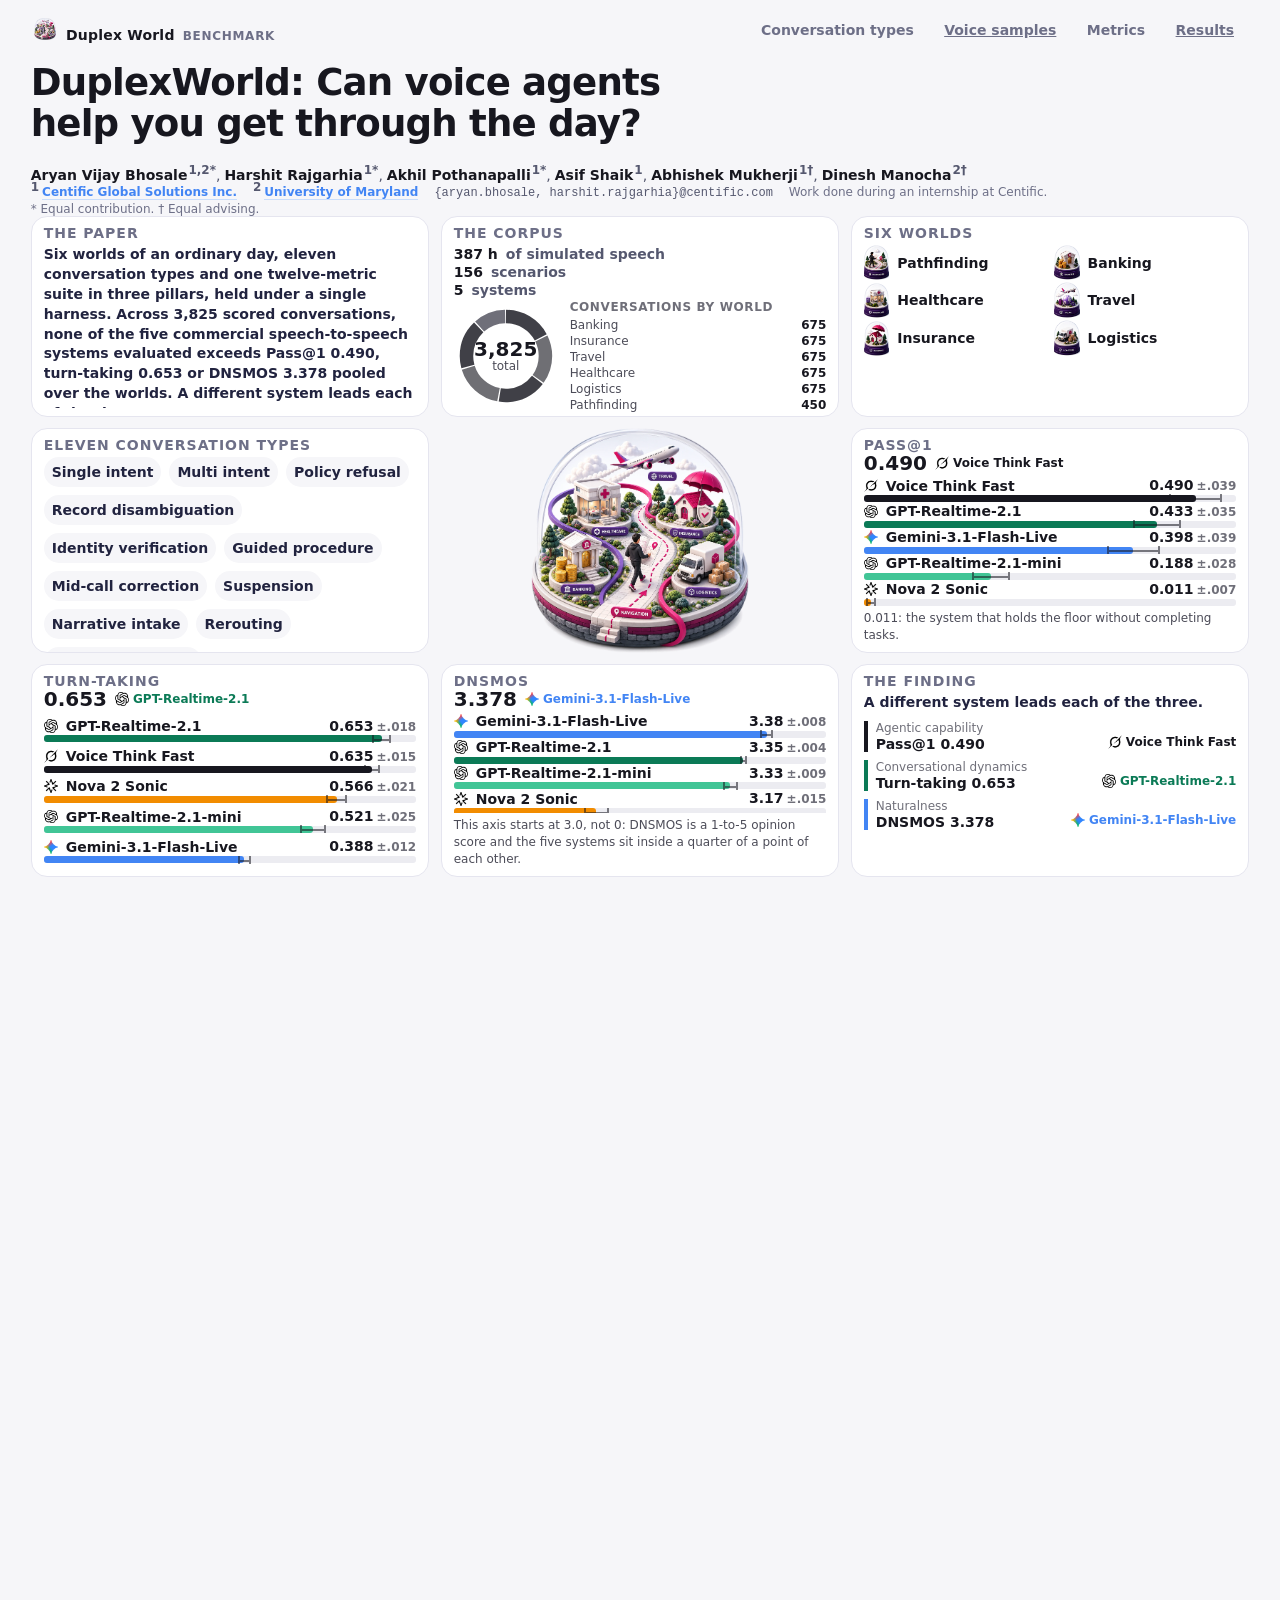
==== commit 2d8cdbab: "Complete the 3x3: the ninth cell was missing The opening matrix had eight tiles in a nine cell grid," ====
--- a/index.html
+++ b/index.html
@@ -134,6 +134,16 @@
         ['Gemini-3.1-Flash-Live', 3.378, 0.008], ['GPT-Realtime-2.1', 3.350, 0.004],
         ['GPT-Realtime-2.1-mini', 3.334, 0.009], ['Nova 2 Sonic', 3.172, 0.015],
         ['Voice Think Fast', 3.127, 0.007]] } },
+      // The ninth cell. The grid was eight tiles in a nine-cell matrix, so the bottom
+      // right corner was simply missing. It carries the sentence the three plots beside it
+      // add up to - the paper's own thesis, already stated in the abstract tile - with the
+      // system that holds each pillar. No new claim: the same three numbers, named.
+      { label: 'The finding', text: 'A different system leads each of the three.',
+        leads: [
+          ['Agentic capability', 'Pass@1 0.490', 'Voice Think Fast'],
+          ['Conversational dynamics', 'Turn-taking 0.653', 'GPT-Realtime-2.1'],
+          ['Naturalness', 'DNSMOS 3.378', 'Gemini-3.1-Flash-Live'],
+        ] },
     ],
   },
   nav: [
--- a/world.css
+++ b/world.css
@@ -54,10 +54,10 @@
      a time rather than derived. --t-ctrl is deliberately off-scale: controls read better
      slightly smaller than body. */
   --t-micro:   12px;                        /* eyebrows, tags, rail, hint */
-  --t-ctrl:    13.5px;                      /* buttons and links */
-  --t-body:    15px;
-  --t-lead:    19px;                        /* pair column titles */
-  --t-display: clamp(25px, 2.6vw, 38px);    /* 38 is the widest the longest title fits */
+  --t-ctrl:    14px;                      /* buttons and links */
+  --t-body:    17px;
+  --t-lead:    20px;                        /* pair column titles */
+  --t-display: clamp(32px, 2.6vw, 44px);    /* 38 is the widest the longest title fits */
   /* How much of the viewport the film occupies. The copy gets the rest, and because the
      two never overlap there is no scrim anywhere on this page.
 
@@ -103,7 +103,7 @@
   z-index: 40;
   display: flex;
   align-items: center;
-  gap: 14px;
+  gap: 16px;
   padding: 14px clamp(16px, 3vw, 34px);
   pointer-events: none;
 }
@@ -114,7 +114,7 @@
    edge and then covered 40 per cent of the film. The secondary links stand down; both
    destinations are still reachable from the closing panel. */
 @media (max-width: 900px) {
-  .topbar { gap: 8px; padding: 10px 12px; }
+  .topbar { gap: 8px; padding: 8px 12px; }
   .topbar .linkbtn:not(:last-child) { display: none; }
   .wordmark .sub { display: none; }
 }
@@ -122,10 +122,10 @@
 .wordmark {
   display: flex;
   align-items: baseline;
-  gap: 9px;
+  gap: 8px;
   font-weight: 700;
   letter-spacing: 0.015em;
-  font-size: 15px;
+  font-size: 14px;
 }
 .wordmark .dot {
   width: 9px; height: 9px; border-radius: 50%;
@@ -143,11 +143,11 @@
 .topbar .spacer { flex: 1; }
 
 .linkbtn {
-  display: inline-flex; align-items: center; gap: 7px;
+  display: inline-flex; align-items: center; gap: 8px;
   font: inherit; font-size: var(--t-ctrl); font-weight: 600;
   color: var(--ink-soft);
   text-decoration: none;
-  padding: 7px 13px;
+  padding: 8px 12px;
   border: 1px solid var(--line);
   border-radius: 999px;
   background: var(--glass);
@@ -314,7 +314,7 @@
   display: inline-flex;
   align-items: center;
   gap: 8px;
-  padding: 7px 14px 7px 11px;
+  padding: 8px 16px 8px 12px;
   border: 1px solid var(--line);
   border-radius: 999px;
   background: rgba(255, 255, 255, 0.78);
@@ -358,9 +358,7 @@
 /* ------------------------------------------------------------- world index */
 
 /* The six worlds, always present. Vertical on the right, where the stacked shell leaves a
-   clear margin: the film is a centred 16:9 box and the copy is bound to its width, so this
-   column never has to fight either of them. */
-.fw-globes {
+   clear margin: the film is a centred 16:9 box and the copy is bound to its width, so this column never has to fight either of them. */ .fw-globes{
   position: absolute;
   right: clamp(10px, 1.6vw, 26px);
   top: 50%;
@@ -375,10 +373,10 @@
   display: flex;
   flex-direction: column;
   align-items: center;
-  gap: 2px;
+  gap: 2.0px;
   background: none;
   border: 0;
-  padding: 4px 2px;
+  padding: 4px 2.0px;
   cursor: pointer;
   font: inherit;
   transition: transform .3s;
@@ -479,7 +477,7 @@
    symmetry looks like an accident rather than a choice. */
 .fw-panel-hero .fw-body {
   margin-inline: auto;
-  font-size: 16.5px;
+  font-size: 17px;
   line-height: 1.52;
   max-width: min(68ch, 100%);
   color: var(--ink-soft);
@@ -494,10 +492,10 @@
   letter-spacing: 0.11em;
   text-transform: uppercase;
   color: var(--accent);
-  margin-bottom: 10px;
+  margin-bottom: 8px;
 }
 .fw-title {
-  margin: 0 0 10px;
+  margin: 0 0 8px;
   font-size: var(--t-display);
   line-height: 1.06;
   letter-spacing: -0.024em;
@@ -513,12 +511,12 @@
   max-width: 52ch;
 }
 .fw-note {
-  margin: 10px 0 0;
+  margin: 8px 0 0;
   font-size: 14px;
   line-height: 1.55;
   color: var(--ink-dim);
   border-left: 2px solid var(--line);
-  padding-left: 11px;
+  padding-left: 12px;
   max-width: 46ch;
 }
 
@@ -528,7 +526,7 @@
   display: grid;
   grid-template-columns: 1fr 1fr;
   gap: clamp(20px, 3vw, 44px);
-  margin-top: 13px;
+  margin-top: 12px;
 }
 .fw-col-eyebrow {
   font-size: var(--t-micro);
@@ -536,10 +534,10 @@
   letter-spacing: 0.11em;
   text-transform: uppercase;
   color: var(--accent);
-  margin-bottom: 7px;
+  margin-bottom: 8px;
 }
 .fw-col-title {
-  margin: 0 0 6px;
+  margin: 0 0 8px;
   font-size: var(--t-lead);
   line-height: 1.22;
   letter-spacing: -0.012em;
@@ -550,9 +548,9 @@
 .fw-col-model {
   display: inline-flex;
   align-items: center;
-  gap: 6px;
+  gap: 8px;
   margin: 0 0 8px;
-  padding: 3px 9px 3px 6px;
+  padding: 3.0px 8px 3.0px 8px;
   border: 1px solid var(--line);
   border-radius: 999px;
   font-size: 14px;
@@ -574,13 +572,13 @@
   display: flex;
   align-items: center;
   flex-wrap: wrap;
-  gap: 6px 10px;
-  margin: 0 0 9px;
+  gap: 8px 8px;
+  margin: 0 0 8px;
 }
 .fw-col-line .fw-col-model { margin: 0; }
-.fw-col-stat { display: flex; align-items: baseline; gap: 5px; }
+.fw-col-stat { display: flex; align-items: baseline; gap: 4px; }
 .fw-col-stat strong {
-  font-size: 15px;
+  font-size: 14px;
   font-weight: 700;
   color: var(--ink);
   font-variant-numeric: tabular-nums;
@@ -596,7 +594,7 @@
 
 .fw-col-body {
   margin: 0;
-  font-size: 14.5px;
+  font-size: 14px;
   line-height: 1.55;
   color: var(--ink-soft);
   /* Measured at 1920 this column ran to 84 characters a line with no cap at all, against
@@ -621,14 +619,14 @@
 .fw-cases {
   display: grid;
   grid-template-columns: repeat(3, 1fr);
-  gap: 10px;
+  gap: 8px;
   margin-top: 16px;
 }
 
 .fw-case {
   border: 1px solid var(--line);
   border-radius: 12px;
-  padding: 11px 12px 12px;
+  padding: 12px 12px 12px;
   background: rgba(255, 255, 255, 0.62);
   /* Every card is in the DOM from the start and revealed by step, so nothing loads or
      reflows mid-scroll and the grid never jumps. */
@@ -658,7 +656,7 @@
 
 .fw-case-head {
   display: flex; align-items: baseline; justify-content: space-between; gap: 8px;
-  margin-bottom: 7px;
+  margin-bottom: 8px;
 }
 .fw-case-cond {
   font-size: 14px; font-weight: 700; letter-spacing: -0.005em; color: var(--ink);
@@ -670,19 +668,19 @@
 .fw-case.is-ok .fw-case-verdict { color: var(--magenta); }
 
 .fw-case-model {
-  display: inline-flex; align-items: center; gap: 5px;
+  display: inline-flex; align-items: center; gap: 4px;
   font-size: 14px; font-weight: 600; color: var(--ink-soft);
-  margin-bottom: 9px;
+  margin-bottom: 8px;
 }
 .fw-case-model svg { width: 11px; height: 11px; flex: none; }
 
 /* A fixed two-up grid, not a wrapping flex row. Wrapping meant the second figure sat beside
    the first on one card and under it on the next, purely on label length, so three cards
    meant to be read against each other had their numbers on three different baselines. */
-.fw-case-nums { display: grid; grid-template-columns: 1fr 1fr; gap: 6px 10px; }
-.fw-case-num { display: flex; flex-direction: column; gap: 1px; min-width: 0; }
+.fw-case-nums { display: grid; grid-template-columns: 1fr 1fr; gap: 8px 8px; }
+.fw-case-num { display: flex; flex-direction: column; gap: 1.0px; min-width: 0; }
 .fw-case-num strong {
-  font-size: 15px; font-weight: 700; color: var(--ink);
+  font-size: 14px; font-weight: 700; color: var(--ink);
   font-variant-numeric: tabular-nums;
 }
 .fw-case-num span {
@@ -694,7 +692,7 @@
    the mechanism beneath each failing excerpt for the same reason: a block count on its own
    says a run was bad, not what went wrong in it. */
 .fw-case-note {
-  margin: 9px 0 0;
+  margin: 8px 0 0;
   padding-top: 8px;
   border-top: 1px solid var(--line);
   font-size: 14px;
@@ -742,21 +740,21 @@
 .fw-panel-metrics .fw-body { margin-inline: 0; max-width: 46ch; }
 /* The prose column is roughly half a hero panel, so the display size that balances a
    full-width statement sets four-word lines here. */
-.fw-panel-metrics .fw-title { font-size: clamp(23px, 1.9vw, 30px); }
+.fw-panel-metrics .fw-title { font-size: clamp(20px, 1.9vw, 32px); }
 .fw-panel-metrics .fw-tags,
 .fw-panel-metrics .fw-cta { justify-content: flex-start; }
 .fw-panel-metrics .fw-metrics { margin-top: 4px; }
 
 .fw-metrics {
   width: 100%;
-  margin-top: 15px;
+  margin-top: 16px;
   border-collapse: collapse;
   font-variant-numeric: tabular-nums;
   font-size: 14px;
 }
 .fw-metrics caption {
   caption-side: bottom;
-  margin-top: 9px;
+  margin-top: 8px;
   font-size: 14px;
   line-height: 1.45;
   color: var(--ink-dim);
@@ -764,7 +762,7 @@
 }
 .fw-metrics th,
 .fw-metrics td {
-  padding: 6px 4px;
+  padding: 8px 4px;
   border-bottom: 1px solid var(--line);
   text-align: right;
   white-space: nowrap;
@@ -788,7 +786,7 @@
 .fw-metrics .fw-m-sysin {
   display: flex;
   align-items: center;
-  gap: 6px;
+  gap: 8px;
 }
 .fw-metrics td { color: var(--ink-soft); }
 .fw-metrics td.is-best { color: var(--ink); font-weight: 700; }
@@ -798,12 +796,12 @@
 }
 /* -------------------------------------------------------------- tags / cta */
 
-.fw-tags { display: flex; flex-wrap: wrap; gap: 7px; margin-top: 14px; }
+.fw-tags { display: flex; flex-wrap: wrap; gap: 8px; margin-top: 16px; }
 .fw-cases-label + .fw-tags { margin-top: 8px; }
 .fw-tag {
   font-size: var(--t-micro); font-weight: 600; letter-spacing: 0.02em;
   color: var(--ink-soft);
-  padding: 5px 11px;
+  padding: 4px 12px;
   border: 1px solid var(--line);
   border-radius: 999px;
   background: rgba(255, 255, 255, 0.66);
@@ -814,20 +812,20 @@
   color: var(--ink);
   border-color: rgba(11, 122, 86, 0.42);
   box-shadow: inset 3px 0 0 var(--magenta);
-  padding-left: 13px;
+  padding-left: 12px;
 }
 /* A run of eleven names is a list, not a row of buttons: set tighter so it reads as one
    object rather than eleven. */
-.fw-tags.is-labelled { gap: 6px; }
-.fw-tags.is-labelled .fw-tag { font-size: 14px; padding: 4px 10px; }
+.fw-tags.is-labelled { gap: 8px; }
+.fw-tags.is-labelled .fw-tag { font-size: 14px; padding: 4px 8px; }
 .fw-tags.is-labelled .fw-tag.is-marked { padding-left: 12px; }
-.fw-cta { display: flex; flex-wrap: wrap; gap: 10px; margin-top: 15px; }
+.fw-cta { display: flex; flex-wrap: wrap; gap: 8px; margin-top: 16px; }
 .fw-btn {
   display: inline-flex; align-items: center; gap: 8px;
   font-size: var(--t-ctrl); font-weight: 600;
   text-decoration: none;
   color: var(--ink);
-  padding: 10px 17px;
+  padding: 8px 16px;
   border-radius: 999px;
   border: 1px solid var(--line);
   background: rgba(255, 255, 255, 0.82);
@@ -851,13 +849,13 @@
   /* never allowed to reach the copy column */
   max-width: calc(50% - var(--film-w) / 2 - 24px);
   top: calc(var(--film-h) + clamp(16px, 2.6vh, 28px));
-  display: flex; flex-direction: column; gap: 2px;
+  display: flex; flex-direction: column; gap: 2.0px;
   z-index: 8;
 }
 .fw-dot {
-  display: flex; align-items: center; gap: 10px;
+  display: flex; align-items: center; gap: 8px;
   background: none; border: 0; cursor: pointer;
-  padding: 6px 0;
+  padding: 8px 0;
   font: inherit;
   color: var(--ink-dim);
   transition: color .2s;
@@ -916,18 +914,18 @@
     width: calc(var(--vw) - 30px);
     top: calc(var(--film-h) + 38px);
     align-items: start;
-    padding-top: 10px;
+    padding-top: 8px;
   }
   .fw-panel { align-self: start; }
-  .fw-title { font-size: clamp(23px, 6.4vw, 30px); }
-  .fw-pair { grid-template-columns: 1fr; gap: 14px; margin-top: 12px; }
-  .fw-pair .fw-col + .fw-col { border-top: 1px solid var(--line); padding-top: 13px; }
+  .fw-title { font-size: clamp(20px, 6.4vw, 32px); }
+  .fw-pair { grid-template-columns: 1fr; gap: 16px; margin-top: 12px; }
+  .fw-pair .fw-col + .fw-col { border-top: 1px solid var(--line); padding-top: 12px; }
   .fw-globes {
     left: auto; right: 10px;
     top: calc(var(--film-h) + 4px);
     transform: none;
     flex-direction: row;
-    gap: 5px;
+    gap: 4px;
   }
   .fw-globe { padding: 0; }
   .fw-globe img { width: clamp(24px, 6.6vw, 32px); }
@@ -1046,7 +1044,7 @@
 }
 .fw-mark-globe { display: none; }         /* the film already shows the world */
 .fw-mark-name {
-  font-size: clamp(26px, 3.4vw, 46px);
+  font-size: clamp(20px, 3.4vw, 44px);
   font-weight: 700;
   letter-spacing: -0.018em;
   line-height: 1.04;
@@ -1061,7 +1059,7 @@
   display: block;
   width: 34px;
   height: 3px;
-  margin-bottom: 9px;
+  margin-bottom: 8px;
   border-radius: 2px;
   background: var(--accent, var(--magenta));
 }
@@ -1079,11 +1077,11 @@
 
 .fw-abstract {
   margin-top: 16px;
-  padding-top: 14px;
+  padding-top: 16px;
   border-top: 1px solid var(--line);
 }
 .fw-abstract-h {
-  margin: 0 0 7px;
+  margin: 0 0 8px;
   font-size: var(--t-micro);
   font-weight: 700;
   letter-spacing: 0.09em;
@@ -1091,8 +1089,8 @@
   color: var(--ink-dim);
 }
 .fw-abstract-p {
-  margin: 0 0 9px;
-  font-size: 14.5px;
+  margin: 0 0 8px;
+  font-size: 14px;
   line-height: 1.62;
   color: var(--ink-soft);
   max-width: 68ch;
@@ -1140,7 +1138,7 @@
    like a caption for them. */
 .fw-open-title {
   margin: 0 0 clamp(10px, 1.6vh, 20px);
-  font-size: clamp(27px, 2.9vw, 50px);
+  font-size: clamp(32px, 2.9vw, 44px);
   font-weight: 800;
   letter-spacing: -0.022em;
   line-height: 1.1;
@@ -1191,31 +1189,31 @@
 /* EVERYTHING on this screen is set bold. Bold OR capitals, never both, so the labels are
    the only thing in caps and they are the only thing that is not bold-and-cased. */
 .fw-open-lab {
-  font-size: clamp(14px, 0.72vw, 14.5px);
+  font-size: clamp(14px, 0.72vw, 14px);
   font-weight: 700;
   letter-spacing: 0.1em;
   text-transform: uppercase;
   color: var(--grey);
-  margin-bottom: 7px;
+  margin-bottom: 8px;
 }
 .fw-open-text {
   margin: 0;
-  font-size: clamp(14px, 0.88vw, 15.5px);
+  font-size: clamp(14px, 0.88vw, 14px);
   font-weight: 600;
   line-height: 1.5;
   color: var(--text);
   overflow: hidden;
 }
-.fw-open-cell:has(.fw-open-fig) .fw-open-i { display: inline-flex; margin-right: 14px; }
-.fw-open-i { display: flex; gap: 7px; font-size: clamp(14px, 0.85vw, 15.0px); line-height: 1.5; }
+.fw-open-cell:has(.fw-open-fig) .fw-open-i { display: inline-flex; margin-right: 16px; }
+.fw-open-i { display: flex; gap: 8px; font-size: clamp(14px, 0.85vw, 14px); line-height: 1.5; }
 .fw-open-i b { color: var(--ink); font-weight: 800; flex: none; }
 .fw-open-i span { color: var(--soft); font-weight: 600; min-width: 0; }
-.fw-open-chips { display: flex; flex-wrap: wrap; gap: 6px; align-content: flex-start; }
+.fw-open-chips { display: flex; flex-wrap: wrap; gap: 8px; align-content: flex-start; }
 .fw-open-chip {
-  font-size: clamp(14px, 0.72vw, 14.5px);
+  font-size: clamp(14px, 0.72vw, 14px);
   font-weight: 700;
   line-height: 1;
-  padding: 6px 10px;
+  padding: 8px 8px;
   border-radius: 100px;
   background: var(--bg-base);
   color: var(--text);
@@ -1228,12 +1226,12 @@
   height: 100%;
   object-fit: contain;
   object-position: center bottom;
-  margin-top: 6px;
-}
-.fw-open-worlds { display: grid; grid-template-columns: repeat(2, minmax(0, 1fr)); gap: 2px 10px; }
-.fw-open-w { display: flex; align-items: center; gap: 7px; min-width: 0; }
+  margin-top: 8px;
+}
+.fw-open-worlds { display: grid; grid-template-columns: repeat(2, minmax(0, 1fr)); gap: 2.0px 8px; }
+.fw-open-w { display: flex; align-items: center; gap: 8px; min-width: 0; }
 .fw-open-wimg { width: clamp(22px, 2vw, 34px); height: auto; flex: none; }
-.fw-open-w span { font-size: clamp(14px, 0.85vw, 15.0px); font-weight: 700; color: var(--ink); }
+.fw-open-w span { font-size: clamp(14px, 0.85vw, 14px); font-weight: 700; color: var(--ink); }
 
 
 /* One colour per SYSTEM, not one per chart. A reader who learns the colour on the opening
@@ -1281,17 +1279,17 @@
   overflow: hidden;
 }
 .fw-open-cell.is-plot .fw-open-lab { margin-bottom: 0; }
-.fw-open-cell.is-plot:has(.fw-open-head) .fw-open-hrows { gap: 1px; }
+.fw-open-cell.is-plot:has(.fw-open-head) .fw-open-hrows { gap: 1.0px; }
 .fw-open-cell.is-plot:has(.fw-open-head) .fw-open-htrack { height: 7px; }
-.fw-open-cell.is-plot:has(.fw-open-head) .fw-open-hrow { row-gap: 1px; }
+.fw-open-cell.is-plot:has(.fw-open-head) .fw-open-hrow { row-gap: 1.0px; }
 .fw-open-cols {
   display: grid; grid-template-columns: repeat(5, minmax(0, 1fr));
-  gap: 5px; align-items: end; flex: 1 1 auto; min-height: 0;
+  gap: 4px; align-items: end; flex: 1 1 auto; min-height: 0;
 }
 .fw-open-cb { display: grid; grid-template-rows: auto auto 1fr; min-width: 0; height: 100%; }
 .fw-open-cv {
-  font-size: clamp(14px, 0.78vw, 14.5px); font-weight: 800; color: var(--ink);
-  font-variant-numeric: tabular-nums; text-align: center; margin-bottom: 3px;
+  font-size: clamp(14px, 0.78vw, 14px); font-weight: 800; color: var(--ink);
+  font-variant-numeric: tabular-nums; text-align: center; margin-bottom: 3.0px;
 }
 .fw-open-bar {
   /* Sleeker: a column, not a block. The bar is the system's own colour, so the plot is
@@ -1301,22 +1299,22 @@
   border-radius: 5px 5px 2px 2px;
   background: var(--sys, var(--tint));
 }
-.fw-open-names { display: grid; grid-template-columns: repeat(5, minmax(0, 1fr)); gap: 5px;
+.fw-open-names { display: grid; grid-template-columns: repeat(5, minmax(0, 1fr)); gap: 4px;
   /* Deep enough for a rotated 14px name. At the old height the labels were sheared off at
      the tile's bottom edge, so four of five systems read as "...altime-2.1". */
-  height: clamp(58px, 7.2vh, 74px); margin-top: 6px; overflow: visible; }
+  height: clamp(58px, 7.2vh, 74px); margin-top: 8px; overflow: visible; }
 .fw-open-nc { position: relative; min-width: 0; }
 .fw-open-nm {
   position: absolute; top: 4px; right: 4px;
-  display: flex; align-items: center; gap: 3px;
-  font-size: clamp(14px, 0.66vw, 14.5px); font-weight: 700; line-height: 1;
+  display: flex; align-items: center; gap: 3.0px;
+  font-size: clamp(14px, 0.66vw, 14px); font-weight: 700; line-height: 1;
   color: var(--soft); white-space: nowrap;
   transform: rotate(-45deg); transform-origin: right top;
 }
 .fw-open-nm svg, .fw-open-nm .fw-vmark { width: 14px; height: 14px; flex: none; display: block; }
 /* The mark sits ON the column, above the value, where it is read with the bar rather than
    in the rotated name row where it was 9px and effectively invisible. */
-.fw-open-mk { display: flex; justify-content: center; margin-bottom: 3px; }
+.fw-open-mk { display: flex; justify-content: center; margin-bottom: 3.0px; }
 .fw-open-mk .fw-vmark, .fw-open-mk svg { width: 16px; height: 16px; display: block; }
 
 
@@ -1337,7 +1335,7 @@
   background: none;
   border: 0;
   border-radius: 100px;
-  padding: 6px 11px;
+  padding: 8px 12px;
   cursor: pointer;
   white-space: nowrap;
   transition: color .18s, background-color .18s;
@@ -1363,7 +1361,7 @@
 .wordmark-logo {
   width: 22px; height: 22px; flex: none;
   object-fit: contain; object-position: center;
-  margin-right: 2px;
+  margin-right: 2.0px;
   vertical-align: -5px;
 }
 
@@ -1375,7 +1373,7 @@
    The mark is the FILM's own first frame, not a second copy of the artwork, so nothing
    changes size or position when the flight starts moving at the next stop. */
 .fw-sum {
-  margin-top: 6px;
+  margin-top: 8px;
   display: grid;
   /* Three columns in the right half. Two put the seven tiles on four rows and the block
      ran 43px past the fold; three fits them on three - abstract across the top, the three
@@ -1393,7 +1391,7 @@
   flex-direction: column;
   align-items: center;
   justify-content: center;
-  gap: 6px;
+  gap: 8px;
   padding: 8px;
   min-height: 0;
 }
@@ -1405,13 +1403,13 @@
 
 /* Six worlds: the globe and the name. The paper explains each at length and this tile is
    not the place to do it again. */
-.fw-tile-worlds { display: grid; grid-template-columns: repeat(2, minmax(0, 1fr)); gap: 2px 10px; }
-.fw-tw { display: flex; align-items: center; gap: 7px; min-width: 0; }
+.fw-tile-worlds { display: grid; grid-template-columns: repeat(2, minmax(0, 1fr)); gap: 2.0px 8px; }
+.fw-tw { display: flex; align-items: center; gap: 8px; min-width: 0; }
 .fw-tw-img { width: 26px; height: 26px; object-fit: contain; flex: none; }
 .fw-tw span { font-size: 14px; font-weight: 600; color: var(--ink); }
 
 /* Spread per conversation type. */
-.fw-spread { display: flex; flex-direction: column; gap: 3px; }
+.fw-spread { display: flex; flex-direction: column; gap: 3.0px; }
 .fw-sp-row { display: grid; grid-template-columns: 13ch 1fr; align-items: center; gap: 8px; }
 .fw-sp-n { font-size: 14px; color: var(--ink-dim); white-space: nowrap;
   overflow: hidden; text-overflow: ellipsis; }
@@ -1436,7 +1434,7 @@
 .fw-sum-abstract { grid-column: 1 / -1; }
 
 .fw-sum-abstract {
-  font-size: clamp(14px, 0.74vw, 14.5px);
+  font-size: clamp(14px, 0.74vw, 14px);
   line-height: 1.48;
   color: var(--ink-soft);
   text-wrap: pretty;
@@ -1444,9 +1442,9 @@
      a line, roughly twice a readable measure, and the abstract is the longest single block
      on the page. */
   column-count: 2;
-  column-gap: 26px;
+  column-gap: 24px;
   column-rule: 1px solid var(--line);
-  padding: 12px 14px;
+  padding: 12px 16px;
   border-radius: 14px;
   background: rgba(255, 255, 255, .55);
   border: 1px solid var(--line);
@@ -1459,7 +1457,7 @@
   border-radius: 4px;
   /* The padding is pulled back out by the margin. Left in, it opened a visible gap on both
      sides of each linked run and the sentence read as "( Pass@1: 0.490 ,  turn-taking...". */
-  padding: 1px 3px;
+  padding: 1.0px 3.0px;
   margin: 0 -3px;
   cursor: default;
   transition: background-color .16s, color .16s;
@@ -1482,7 +1480,7 @@
 .fw-tile-plot {
   margin: 0;
   min-width: 0;
-  padding: 11px 12px 9px;
+  padding: 12px 12px 8px;
   border-radius: 14px;
   background: rgba(255, 255, 255, .55);
   border: 1px solid var(--line);
@@ -1502,14 +1500,14 @@
   margin-bottom: 8px;
 }
 .fw-tile-plot.is-lit .fw-tile-h { color: var(--tint); }
-.fw-tile-plot.is-note { padding-bottom: 13px; }
-.fw-tile-big { font-size: 14px; line-height: 1.35; color: var(--ink); margin-bottom: 7px; }
-.fw-tile-i { display: flex; gap: 6px; font-size: 14px; line-height: 1.35; margin-top: 1px; }
+.fw-tile-plot.is-note { padding-bottom: 12px; }
+.fw-tile-big { font-size: 14px; line-height: 1.35; color: var(--ink); margin-bottom: 8px; }
+.fw-tile-i { display: flex; gap: 8px; font-size: 14px; line-height: 1.35; margin-top: 1.0px; }
 .fw-tile-i b { color: var(--ink); font-weight: 650; flex: none; }
 .fw-tile-i span { color: var(--ink-dim); min-width: 0; }
 .fw-tile-chips { display: flex; flex-wrap: wrap; gap: 4px; }
 .fw-chip {
-  font-size: 14px; line-height: 1; padding: 4px 7px; border-radius: 100px;
+  font-size: 14px; line-height: 1; padding: 4px 8px; border-radius: 100px;
   background: rgba(14, 16, 41, .055); color: var(--ink-soft);
 }
 
@@ -1518,7 +1516,7 @@
 .fw-cols {
   display: grid;
   grid-template-columns: repeat(5, minmax(0, 1fr));
-  gap: 6px;
+  gap: 8px;
   height: clamp(56px, 7.6vh, 80px);
 }
 .fw-col-b {
@@ -1536,7 +1534,7 @@
   color: var(--ink);
   font-variant-numeric: tabular-nums;
   text-align: center;
-  margin-bottom: 3px;
+  margin-bottom: 3.0px;
 }
 .fw-col-bar {
   align-self: end;
@@ -1561,7 +1559,7 @@
   right: 2px;
   display: flex;
   align-items: center;
-  gap: 3px;
+  gap: 3.0px;
   font-size: 14px;
   line-height: 1;
   color: var(--ink-dim);
@@ -1579,19 +1577,19 @@
   height: clamp(36px, 4.8vh, 48px);
   display: grid;
   grid-template-columns: repeat(5, minmax(0, 1fr));
-  gap: 6px;
+  gap: 8px;
   margin-top: 4px;
 }
 .fw-name-cell { position: relative; min-width: 0; }
 
 /* The worked example: five runs, and the three numbers they produce. */
-.fw-work { margin: 14px 0 0; }
+.fw-work { margin: 16px 0 0; }
 .fw-work-h {
   font-size: 14px; font-weight: 700; letter-spacing: 0.085em; text-transform: uppercase;
-  color: var(--ink-dim); margin-bottom: 9px;
-}
-.fw-work-rows { display: flex; flex-direction: column; gap: 5px; }
-.fw-work-row { display: grid; grid-template-columns: 5.5ch 1fr 12ch; align-items: center; gap: 10px; }
+  color: var(--ink-dim); margin-bottom: 8px;
+}
+.fw-work-rows { display: flex; flex-direction: column; gap: 4px; }
+.fw-work-row { display: grid; grid-template-columns: 5.5ch 1fr 12ch; align-items: center; gap: 8px; }
 .fw-work-n { font-size: 14px; color: var(--ink-dim); }
 .fw-work-t { position: relative; height: 16px; border-radius: 4px; background: rgba(14, 16, 41, .05); }
 .fw-work-b { position: absolute; inset: 0 auto 0 0; border-radius: 4px; background: rgba(14, 16, 41, .22); }
@@ -1609,10 +1607,10 @@
 .fw-work-key { margin-top: 8px; font-size: 14px; color: var(--ink-dim); }
 .fw-work-out {
   display: grid; grid-template-columns: repeat(3, minmax(0, 1fr));
-  gap: 9px; margin-top: 12px;
+  gap: 8px; margin-top: 12px;
 }
 .fw-work-cell {
-  padding: 10px 12px; border-radius: 12px;
+  padding: 8px 12px; border-radius: 12px;
   background: rgba(255,255,255,.55); border: 1px solid var(--line);
 }
 .fw-work-cell b {
@@ -1620,7 +1618,7 @@
   color: var(--ink-dim); font-weight: 700;
 }
 .fw-work-cell strong {
-  display: block; font-size: 21px; font-weight: 700; color: var(--ink);
+  display: block; font-size: 20px; font-weight: 700; color: var(--ink);
   font-variant-numeric: tabular-nums; line-height: 1.2;
 }
 .fw-work-cell span { font-size: 14px; color: var(--ink-dim); }
@@ -1640,8 +1638,8 @@
      ribbon. On six tracks, the first three span two each and the last two span three. */
   grid-template-columns: repeat(6, minmax(0, 1fr));
   grid-auto-rows: minmax(0, 1fr);
-  gap: 9px;
-  margin-top: 14px;
+  gap: 8px;
+  margin-top: 16px;
   height: clamp(300px, 54vh, 540px);
 }
 .fw-run:nth-child(-n+3) { grid-column: span 2; }
@@ -1663,11 +1661,11 @@
 .fw-run:focus-visible { outline: 2px solid var(--magenta); outline-offset: 2px; }
 .fw-run-head {
   flex: 0 0 auto;
-  padding: 7px 9px 6px;
+  padding: 8px 8px 8px;
   border-bottom: 1px solid var(--line);
   display: flex;
   flex-direction: column;
-  gap: 1px;
+  gap: 1.0px;
 }
 .fw-run-type { font-size: 14px; font-weight: 650; color: var(--ink); }
 .fw-run-where {
@@ -1686,7 +1684,7 @@
   padding: 8px;
   display: flex;
   flex-direction: column;
-  gap: 5px;
+  gap: 4px;
   justify-content: flex-end;
 }
 .fw-turn {
@@ -1696,7 +1694,7 @@
   overflow: hidden;
   font-size: 14px;
   line-height: 1.38;
-  padding: 5px 7px;
+  padding: 4px 8px;
   border-radius: 9px;
   max-width: 94%;
   animation: fw-turn-in .28s ease-out both;
@@ -1711,7 +1709,7 @@
 .fw-turn b {
   display: block;
   font-size: 14px; letter-spacing: 0.08em; text-transform: uppercase;
-  font-weight: 700; opacity: 1; margin-bottom: 2px;
+  font-weight: 700; opacity: 1; margin-bottom: 2.0px;
 }
 .fw-turn.is-user  { background: rgba(14, 16, 41, .07); color: var(--ink-soft);
   border-bottom-left-radius: 3px; align-self: flex-start; }
@@ -1723,10 +1721,10 @@
    Grouped bars, and cards
    ========================================================================= */
 
-.fw-grp { margin: 14px 0 0; }
+.fw-grp { margin: 16px 0 0; }
 .fw-grp-label {
   font-size: 14px; font-weight: 700; letter-spacing: 0.085em; text-transform: uppercase;
-  color: var(--ink-dim); margin-bottom: 9px;
+  color: var(--ink-dim); margin-bottom: 8px;
 }
 .fw-grp-plot {
   display: grid;
@@ -1739,9 +1737,9 @@
 .fw-grp-bars {
   display: flex;
   align-items: flex-end;
-  gap: 2px;
+  gap: 2.0px;
   height: 96px;
-  padding-bottom: 1px;
+  padding-bottom: 1.0px;
   border-bottom: 1px solid var(--line);
 }
 /* One hue per system, held across every cluster and every plot on the page. The whole
@@ -1757,7 +1755,7 @@
 .fw-grp-bar[style*="--i:3"], .fw-grp-sw[style*="--i:3"] { background: var(--c3); }
 .fw-grp-bar[style*="--i:4"], .fw-grp-sw[style*="--i:4"] { background: var(--c4); }
 .fw-grp-name {
-  margin-top: 7px;
+  margin-top: 8px;
   font-size: 14px;
   line-height: 1.15;
   color: var(--ink-dim);
@@ -1765,17 +1763,17 @@
   overflow-wrap: anywhere;
 }
 .fw-grp-key {
-  display: flex; flex-wrap: wrap; gap: 4px 14px; margin-top: 11px;
+  display: flex; flex-wrap: wrap; gap: 4px 16px; margin-top: 12px;
   font-size: 14px; color: var(--ink-dim);
 }
-.fw-grp-keyit { display: inline-flex; align-items: center; gap: 5px; }
+.fw-grp-keyit { display: inline-flex; align-items: center; gap: 4px; }
 .fw-grp-sw { width: 9px; height: 9px; border-radius: 2px; display: inline-block; }
 
-.fw-cards { display: grid; gap: 10px; margin-top: 14px; grid-template-columns: repeat(3, minmax(0, 1fr)); }
+.fw-cards { display: grid; gap: 8px; margin-top: 16px; grid-template-columns: repeat(3, minmax(0, 1fr)); }
 .fw-cards.is-c2 { grid-template-columns: repeat(2, minmax(0, 1fr)); }
 .fw-card {
   min-width: 0;
-  padding: 12px 13px 13px;
+  padding: 12px 12px 12px;
   border-radius: 14px;
   background: rgba(255, 255, 255, .55);
   border: 1px solid var(--line);
@@ -1787,14 +1785,14 @@
   color: var(--ink);
 }
 .fw-card-l { margin: 0 0 8px; font-size: 14px; line-height: 1.45; color: var(--ink-dim); }
-.fw-card-i { display: flex; gap: 6px; font-size: 14px; line-height: 1.45; margin-top: 3px; }
+.fw-card-i { display: flex; gap: 8px; font-size: 14px; line-height: 1.45; margin-top: 3.0px; }
 .fw-card-i b { color: var(--ink); font-weight: 650; flex: none; min-width: 5.5ch; }
 .fw-card-i span { color: var(--ink-soft); }
 /* Two speakers, set the way a phone sets them. No avatars, no timestamps: the shape of the
    exchange is the content, and anything else is furniture. */
 .fw-chat {
-  font-size: 14px; line-height: 1.4; padding: 5px 8px; border-radius: 10px;
-  margin-top: 5px; max-width: 92%;
+  font-size: 14px; line-height: 1.4; padding: 4px 8px; border-radius: 10px;
+  margin-top: 4px; max-width: 92%;
 }
 .fw-chat.is-user { background: rgba(14, 16, 41, .07); color: var(--ink-soft);
   border-bottom-left-radius: 3px; }
@@ -1817,9 +1815,9 @@
   letter-spacing: 0.075em;
   text-transform: uppercase;
   color: var(--ink-dim);
-  margin-bottom: 10px;
-}
-.fw-bars-list { display: flex; flex-direction: column; gap: 7px; }
+  margin-bottom: 8px;
+}
+.fw-bars-list { display: flex; flex-direction: column; gap: 8px; }
 
 .fw-bar-row {
   position: relative;
@@ -1829,7 +1827,7 @@
   grid-template-columns: minmax(0, 19ch) 1fr auto;
   align-items: center;
   gap: 12px;
-  padding: 3px 4px;
+  padding: 3.0px 4px;
   border-radius: 8px;
   cursor: default;
 }
@@ -1839,7 +1837,7 @@
 .fw-bar-name {
   display: flex;
   align-items: center;
-  gap: 6px;
+  gap: 8px;
   min-width: 0;
   font-size: 14px;
   font-weight: 600;
@@ -1910,7 +1908,7 @@
   min-width: 8.5ch;
   justify-content: flex-end;
 }
-.fw-bar-val strong { font-size: 14.5px; font-weight: 700; color: var(--ink); }
+.fw-bar-val strong { font-size: 14px; font-weight: 700; color: var(--ink); }
 /* 0.86em, not a fixed 11px. Fixed, it did not follow the table's own size steps, so at the
    widths where the value dropped to 10.5px the UNCERTAINTY was set larger than the estimate
    it qualifies. */
@@ -1921,7 +1919,7 @@
   bottom: calc(100% + 5px);
   left: 16ch;
   z-index: 9;
-  padding: 7px 10px;
+  padding: 8px 8px;
   border-radius: 8px;
   background: var(--ink);
   color: #fff;
@@ -1942,8 +1940,8 @@
   display: grid;
   grid-template-columns: minmax(0, 19ch) 1fr auto;
   gap: 12px;
-  margin: 5px 0 0;
-  padding: 3px 4px 0;
+  margin: 4px 0 0;
+  padding: 3.0px 4px 0;
   font-size: 14px;                 /* so the 19ch above matches the row's 19ch */
   color: var(--ink-dim);
   font-variant-numeric: tabular-nums;
@@ -1958,7 +1956,7 @@
 .fw-bars-axis .fw-axis-ticks > span:first-child { transform: translateX(-50%); }
 .fw-bars-axis .fw-axis-ticks > span:last-child { transform: translateX(50%); }
 .fw-bars-note {
-  margin: 9px 0 0;
+  margin: 8px 0 0;
   font-size: 14px;
   line-height: 1.5;
   color: var(--ink-dim);
@@ -1975,7 +1973,7 @@
    ========================================================================= */
 
 .fw-pillars-wrap {
-  margin-top: 14px;
+  margin-top: 16px;
   /* Its own scroller. Eleven columns will not fit a phone at any type size worth reading,
      and a table that widens the BODY makes the whole page scroll sideways.
 
@@ -2019,10 +2017,10 @@
 /* The name sits BESIDE its vendor mark, not under it. `.fw-m-sysin` was only given a flex
    row by the old metrics rule, so in the pillar table every system name wrapped to a second
    line under its glyph and each row was twice the height it needed. */
-.fw-m-sysin { display: flex; align-items: center; gap: 6px; white-space: nowrap; }
+.fw-m-sysin { display: flex; align-items: center; gap: 8px; white-space: nowrap; }
 .fw-pillars caption {
   caption-side: bottom;
-  margin-top: 9px;
+  margin-top: 8px;
   font-size: 14px;
   line-height: 1.5;
   color: var(--ink-dim);
@@ -2038,7 +2036,7 @@
   letter-spacing: 0.085em;
   text-transform: uppercase;
   color: var(--ink-dim);
-  padding: 0 6px 4px;
+  padding: 0 8px 4px;
   text-align: center;
   /* The rule under the group name is what makes the span visible; without it three pillars
      read as one undifferentiated row of eleven. */
@@ -2050,7 +2048,7 @@
   font-size: 14px;
   font-weight: 650;
   color: var(--ink-soft);
-  padding: 5px 6px;
+  padding: 4px 8px;
   text-align: right;
   white-space: nowrap;
   border-bottom: 1px solid var(--line);
@@ -2061,11 +2059,11 @@
   font-weight: 600;
   font-size: 14px;
   color: var(--ink);
-  padding: 5px 12px 5px 0;
+  padding: 4px 12px 4px 0;
   white-space: nowrap;
 }
 .fw-pillars td {
-  padding: 5px 6px;
+  padding: 4px 8px;
   text-align: right;
   color: var(--ink-soft);
   white-space: nowrap;
@@ -2084,7 +2082,7 @@
    are the reason the table is worth the width it costs: without them the Pathfinding block
    reads as five separated systems when three of its intervals overlap. Full-strength
    --ink-dim is 5.44:1, and the size step alone is enough to keep them subordinate. */
-.fw-pillars td .fw-pm { margin-left: 3px; }
+.fw-pillars td .fw-pm { margin-left: 3.0px; }
 
 /* Eleven columns of numbers plus a system name is about 980px at the base size. The column
    they land in is not one width - it is 34vw of the window at a world stop and rather less
@@ -2094,19 +2092,19 @@
 @container pillars (max-width: 980px) {
   .fw-pillars { font-size: 14px; }
   .fw-pillars td, .fw-p-metrics th { padding: 4px 4px; }
-  .fw-pillars td .fw-pm { margin-left: 2px; }
+  .fw-pillars td .fw-pm { margin-left: 2.0px; }
 }
 @container pillars (max-width: 860px) {
   .fw-pillars { font-size: 14px; }
-  .fw-pillars th.fw-p-sys { font-size: 14px; padding-right: 7px; }
-  .fw-pillars td, .fw-p-metrics th { padding: 3px 3px; }
+  .fw-pillars th.fw-p-sys { font-size: 14px; padding-right: 8px; }
+  .fw-pillars td, .fw-p-metrics th { padding: 3.0px 3.0px; }
   .fw-pillars td .fw-pm { font-size: 14px; }
   .fw-p-metrics th { font-size: 14px; }
 }
 @container pillars (max-width: 740px) {
   .fw-pillars { font-size: 14px; }
-  .fw-pillars th.fw-p-sys { font-size: 14px; padding-right: 5px; }
-  .fw-pillars td, .fw-p-metrics th { padding: 3px 2px; }
+  .fw-pillars th.fw-p-sys { font-size: 14px; padding-right: 4px; }
+  .fw-pillars td, .fw-p-metrics th { padding: 3.0px 2.0px; }
   /* Past here the half-widths are what has to go: they are the widest thing in every cell
      and the least useful at a glance. The caption still says what they were, and the suite
      stop shows them at full size. */
@@ -2141,8 +2139,8 @@
 
 .fw-maps {
   display: grid;
-  gap: 9px;
-  margin-top: 10px;
+  gap: 8px;
+  margin-top: 8px;
   /* --map-h is the ROW height, and it must be an explicit length rather than 1fr.
      The renderer measures its host and lays itself out to fit; inside an auto-height
      column a 1fr row has no height to resolve against, so the host grows, the renderer
@@ -2211,7 +2209,7 @@
   display: flex;
   align-items: center;
   gap: 8px;
-  padding: 6px 9px;
+  padding: 8px 8px;
   border-bottom: 1px solid var(--line);
   font-size: 14px;
   flex: 0 0 auto;
@@ -2229,7 +2227,7 @@
   font-weight: 700;
   letter-spacing: 0.045em;
   text-transform: uppercase;
-  padding: 2px 7px;
+  padding: 2.0px 8px;
   border-radius: 100px;
   border: 1px solid currentColor;
   white-space: nowrap;
@@ -2258,7 +2256,7 @@
   -webkit-box-orient: vertical;
   overflow: hidden;
   flex: 0 0 auto;
-  padding: 5px 9px 6px;
+  padding: 4px 8px 8px;
   border-top: 1px solid var(--line);
   font-size: 14px;
   line-height: 1.38;
@@ -2301,7 +2299,7 @@
   display: flex;
   align-items: baseline;
   gap: 12px;
-  padding: 11px 14px;
+  padding: 12px 16px;
   border-bottom: 1px solid #212a36;
   color: #e6edf5;
   flex: 0 0 auto;
@@ -2315,13 +2313,13 @@
   border: 1px solid #212a36;
   background: transparent;
   color: #e6edf5;
-  font-size: 18px;
+  font-size: 17px;
   line-height: 1;
   cursor: pointer;
 }
 .fw-walk-x:hover { border-color: #4285F4; }
 .fw-walk-x:focus-visible { outline: 2px solid #4285F4; outline-offset: 1px; }
-.fw-walk-body { flex: 1 1 auto; min-height: 0; display: flex; padding: 10px; }
+.fw-walk-body { flex: 1 1 auto; min-height: 0; display: flex; padding: 8px; }
 .fw-walk-body .wm-root { flex: 1 1 auto; min-width: 0; min-height: 0; }
 /* This page never fetches a recording - the walks are silent by design and setVoice is
    never called - so the renderer's Voice toggle is a control with nothing behind it. A
@@ -2380,31 +2378,32 @@
 .fw-open-by {
   margin: 8px 0 0;
   display: flex; flex-wrap: wrap; align-items: baseline;
-  gap: 2px 14px;
+  gap: 2.0px 16px;
 }
 /* The author line owns its own row; everything after it flows. */
 .fw-open-authors { flex-basis: 100%; }
 .fw-open-authors {
   display: flex; flex-wrap: wrap; align-items: baseline;
-  gap: 0 5px;
-  font-size: clamp(15px, 1.05vw, 18px);
+  gap: 0 4px;
+  font-size: clamp(14px, 1.05vw, 17px);
   color: var(--ink);
 }
 .fw-open-author { white-space: nowrap; }
 .fw-open-author b { font-weight: 750; }
 .fw-open-author sup, .fw-open-aff sup {
-  font-size: 0.62em; font-weight: 700; color: var(--soft);
-  vertical-align: super; line-height: 0; margin-left: 1px;
+  /* An em here resolved to 10.5px, under the 12px floor. */
+  font-size: 12px; font-weight: 700; color: var(--soft);
+  vertical-align: super; line-height: 0; margin-left: 1.0px;
 }
 .fw-open-sep { color: var(--soft); margin-left: -4px; }
 .fw-open-aff {
-  font-size: clamp(14px, 0.82vw, 15px); font-weight: 600; color: var(--text);
-}
-.fw-open-aff sup { margin-right: 3px; margin-left: 0; }
+  font-size: clamp(14px, 0.82vw, 14px); font-weight: 600; color: var(--text);
+}
+.fw-open-aff sup { margin-right: 3.0px; margin-left: 0; }
 .fw-open-afflink { color: var(--vio); text-decoration: none; border-bottom: 1px solid var(--violn); }
 .fw-open-afflink:hover { color: var(--viod); border-bottom-color: var(--viod); }
 .fw-open-mail {
-  font-size: clamp(14px, 0.8vw, 15px); color: var(--soft);
+  font-size: clamp(14px, 0.8vw, 14px); color: var(--soft);
   font-family: ui-monospace, SFMono-Regular, Menlo, Consolas, monospace;
 }
 .fw-open-note { font-size: 14px; color: var(--grey); }
@@ -2430,11 +2429,11 @@
   grid-template-areas: "name val" "track track";
   align-items: center;
   column-gap: 8px;
-  row-gap: 2px;
+  row-gap: 2.0px;
 }
 .fw-open-hname {
   grid-area: name;
-  display: flex; align-items: center; gap: 6px;
+  display: flex; align-items: center; gap: 8px;
   line-height: 1.15;
   font-size: 14px; font-weight: 700; color: var(--ink);
   white-space: nowrap;              /* never truncated: the row grows instead */
@@ -2447,7 +2446,7 @@
   font-size: 14px; font-weight: 800; color: var(--ink);
   font-variant-numeric: tabular-nums;
 }
-.fw-open-hpm { font-weight: 600; color: var(--muted); margin-left: 3px; font-size: 12px; }
+.fw-open-hpm { font-weight: 600; color: var(--muted); margin-left: 3.0px; font-size: 12px; }
 .fw-open-htrack {
   grid-area: track;
   position: relative;
@@ -2535,7 +2534,7 @@
 .fw-mx-th.is-cut, .fw-mx-cell.is-cut, .fw-mx-colt.is-cut { margin-left: 12px; box-shadow: -12px 0 0 -11px var(--sub); }
 /* Pathfinding is the world that behaves differently, and the layout says so first. */
 .fw-mx-row.is-apart { margin-top: 12px; padding-top: 12px; border-top: 1px solid var(--grid); }
-.fw-mx-marg, .fw-mx-colt { display: flex; align-items: center; gap: 6px; }
+.fw-mx-marg, .fw-mx-colt { display: flex; align-items: center; gap: 8px; }
 .fw-mx-margbar {
   height: 8px; width: var(--w); border-radius: 2px;
   background: var(--muted); opacity: .25;
@@ -2545,7 +2544,7 @@
   font-variant-numeric: tabular-nums;
 }
 .fw-mx-foot { align-items: start; padding-top: 4px; border-top: 1px solid var(--grid); }
-.fw-mx-colt { flex-direction: column; gap: 2px; }
+.fw-mx-colt { flex-direction: column; gap: 2.0px; }
 .fw-mx-coltbar {
   width: 8px; height: calc(var(--h) * 0.24); min-height: 3px;
   border-radius: 2px; background: var(--muted); opacity: .25;
@@ -2625,7 +2624,7 @@
 /* Below 700px a violin cannot be read, so the row degrades to the numbers it carries:
    the median as a dot and the interquartile range as a bar. */
 @media (max-width: 700px) {
-  .fw-vio-row { grid-template-columns: 92px minmax(0, 1fr); height: 44px; row-gap: 2px; }
+  .fw-vio-row { grid-template-columns: 92px minmax(0, 1fr); height: 44px; row-gap: 2.0px; }
   .fw-vio-plot { height: 24px; }
   .fw-vio-svg, .fw-vio-stub { display: none; }
   .fw-vio-med { height: 14px; width: 3px; background: var(--ink); border-radius: 2px; }
@@ -2665,7 +2664,7 @@
   margin: 0; font-size: 17px; font-weight: 800; color: var(--tint-t, var(--tint));
   letter-spacing: -0.01em;
 }
-.fw-pil-l { margin: 2px 0 0; font-size: 14px; color: var(--sub); }
+.fw-pil-l { margin: 2.0px 0 0; font-size: 14px; color: var(--sub); }
 .fw-pil-m {
   background: var(--surface);
   border: 1px solid var(--grid);
@@ -2677,9 +2676,9 @@
   font-size: 17px; font-weight: 800; color: var(--tint-t, var(--tint));
   font-variant-numeric: tabular-nums; line-height: 1.1;
 }
-.fw-pil-full { font-size: 14px; font-weight: 700; color: var(--ink); margin-top: 2px; }
-.fw-pil-says { margin: 6px 0 0; font-size: 14px; line-height: 1.45; color: var(--sub); }
-.fw-pil-range { margin-top: 6px; font-size: 12px; color: var(--muted); }
+.fw-pil-full { font-size: 14px; font-weight: 700; color: var(--ink); margin-top: 2.0px; }
+.fw-pil-says { margin: 8px 0 0; font-size: 14px; line-height: 1.45; color: var(--sub); }
+.fw-pil-range { margin-top: 8px; font-size: 12px; color: var(--muted); }
 
 /* The claim the whole suite exists to protect. */
 .fw-callout {
@@ -2787,12 +2786,12 @@
 
 
 /* The three headline results, on the opening's bottom row. */
-.fw-open-head { display: flex; align-items: baseline; gap: 6px; margin: 0 0 2px; flex-wrap: wrap; }
+.fw-open-head { display: flex; align-items: baseline; gap: 8px; margin: 0 0 2.0px; flex-wrap: wrap; }
 .fw-open-headv {
   /* Compact on purpose: on the opening's short bottom row every 8px of headline costs a
      system row in the chart underneath, and a chart that shows four of five systems is
      worse than a smaller numeral. */
-  font-size: clamp(20px, 1.5vw, 24px); font-weight: 800; color: var(--ink);
+  font-size: clamp(20px, 1.5vw, 20px); font-weight: 800; color: var(--ink);
   font-variant-numeric: tabular-nums; line-height: 1;
 }
 .fw-open-headw {
@@ -2855,7 +2854,7 @@
    at the foot of the card on a ground that separates it from the definition above. */
 .fw-shell-split[data-block="band"] .fw-chat {
   font-size: 14px; line-height: 1.4;
-  border-radius: 10px; padding: 8px 10px; margin-top: 4px;
+  border-radius: 10px; padding: 8px 8px; margin-top: 4px;
   max-width: 92%;
 }
 .fw-shell-split[data-block="band"] .fw-chat.is-user {
@@ -2890,7 +2889,7 @@
   font-variant-numeric: tabular-nums; line-height: 1;
 }
 .fw-ring-mid span { font-size: 12px; color: var(--sub); letter-spacing: -0.01em; }
-.fw-ring-key { display: flex; flex-direction: column; gap: 2px; min-width: 0; flex: 1 1 auto; }
+.fw-ring-key { display: flex; flex-direction: column; gap: 2.0px; min-width: 0; flex: 1 1 auto; }
 .fw-ring-krow {
   display: flex; align-items: baseline; justify-content: space-between; gap: 8px;
   font-size: 12px; color: var(--sub); white-space: nowrap;
@@ -2900,10 +2899,148 @@
 
 .fw-ring-khead {
   font-size: 12px; font-weight: 700; letter-spacing: .05em; text-transform: uppercase;
-  color: var(--muted); margin-bottom: 2px;
+  color: var(--muted); margin-bottom: 2.0px;
 }
 
 /* The wordmark is the way back to the story from the results and the recordings. */
 a.wordmark { text-decoration: none; color: inherit; }
 a.wordmark:hover .sub { color: var(--ink); }
 a.wordmark:focus-visible { outline: 2px solid var(--pillar-agentic); outline-offset: 3px; border-radius: 6px; }
+
+
+/* Sort controls and the pillar filter. Presentation only: nothing here recomputes a
+   number, it reorders rows and hides columns. */
+.fw-p-metric { padding: 0; }
+.fw-p-sortbtn {
+  width: 100%; border: 0; background: none; cursor: pointer;
+  font: inherit; color: inherit; padding: 4px 4px;
+  display: inline-flex; align-items: center; justify-content: center; gap: 4px;
+}
+.fw-p-sortbtn::after {
+  content: "";
+  width: 0; height: 0; opacity: 0;
+  border-left: 4px solid transparent; border-right: 4px solid transparent;
+  border-top: 4px solid currentColor;
+}
+.fw-p-metric[data-sort="desc"] .fw-p-sortbtn::after { opacity: 1; }
+.fw-p-metric[data-sort="asc"] .fw-p-sortbtn::after {
+  opacity: 1; border-top: 0; border-bottom: 4px solid currentColor;
+}
+.fw-p-sortbtn:hover { color: var(--ink); text-decoration: underline; }
+.fw-p-sortbtn:focus-visible { outline: 2px solid var(--pillar-agentic); outline-offset: -2px; }
+
+.fw-p-filter { display: flex; flex-wrap: wrap; align-items: center; gap: 8px; margin-bottom: 8px; }
+.fw-p-filter-l {
+  font-size: 12px; font-weight: 700; letter-spacing: .06em;
+  text-transform: uppercase; color: var(--muted);
+}
+.fw-p-chip {
+  font-size: 12px; font-weight: 700; cursor: pointer;
+  padding: 4px 12px; border-radius: 999px;
+  border: 1px solid var(--grid); background: var(--surface); color: var(--sub);
+}
+.fw-p-chip:hover { color: var(--ink); border-color: var(--muted); }
+.fw-p-chip.is-on { background: var(--ink); border-color: var(--ink); color: #fff; }
+.fw-p-chip:focus-visible { outline: 2px solid var(--pillar-agentic); outline-offset: 2px; }
+
+
+/* The call's own speech activity strip: two lanes, the excerpt's window, and a playhead
+   that moves while the recording plays. The Pathfinding tiles get this from the walk
+   renderer; the enterprise calls had nothing, so the thing this benchmark measures was
+   invisible on five of the seven tiles. */
+.fw-tl {
+  position: relative;
+  height: 28px; flex: none;
+  margin: 0 8px 4px;
+  border-radius: 4px;
+  background: var(--canvas);
+  border: 1px solid var(--grid);
+  overflow: hidden;
+}
+.fw-tl-lane { position: absolute; left: 0; right: 0; height: 8px; }
+.fw-tl-lane.is-agent { top: 4px; }
+.fw-tl-lane.is-user { top: 16px; }
+.fw-tl-lane i {
+  position: absolute; top: 0; height: 100%;
+  border-radius: 2px;
+}
+.fw-tl-lane.is-agent i { background: var(--pillar-agentic); opacity: .85; }
+.fw-tl-lane.is-user i { background: var(--pillar-dynamics); opacity: .85; }
+/* Where the excerpt below sits inside the whole call. */
+.fw-tl-win {
+  position: absolute; top: 0; bottom: 0;
+  border-left: 1px solid var(--ink); border-right: 1px solid var(--ink);
+  background: rgba(23, 23, 31, .06);
+}
+.fw-tl-head {
+  position: absolute; top: 0; bottom: 0; width: 2px; left: 0;
+  background: var(--ink);
+  transform: translateX(-1px);
+}
+/* The turn being spoken. */
+.fw-turn.is-now {
+  background: color-mix(in oklab, var(--pillar-agentic) 12%, transparent);
+  border-radius: 8px;
+  outline: 1px solid color-mix(in oklab, var(--pillar-agentic) 30%, transparent);
+}
+
+
+/* Enlarge. A wide figure in a 1200px band is legible; on a laptop it is not comfortable.
+   The clone opens over the page so the live charts behind keep their state. */
+.fw-zoom-btn {
+  position: absolute; top: 0; right: 0;
+  font-size: 12px; font-weight: 700; cursor: pointer;
+  padding: 4px 12px; border-radius: 999px;
+  border: 1px solid var(--grid); background: var(--surface); color: var(--sub);
+}
+.fw-zoom-btn:hover { color: var(--ink); border-color: var(--muted); }
+.fw-zoom-btn:focus-visible { outline: 2px solid var(--pillar-agentic); outline-offset: 2px; }
+.fw-mx, .fw-sm, .fw-vio { position: relative; }
+
+.fw-zoom {
+  position: fixed; inset: 0; z-index: 200;
+  display: flex; flex-direction: column;
+  background: rgba(23, 23, 31, .55);
+  padding: 24px;
+}
+.fw-zoom-head {
+  display: flex; align-items: center; justify-content: space-between; gap: 16px;
+  background: var(--surface);
+  border-radius: 12px 12px 0 0;
+  padding: 12px 16px;
+  font-size: 17px; color: var(--ink);
+}
+.fw-zoom-x {
+  border: 1px solid var(--grid); background: var(--surface); color: var(--ink);
+  width: 32px; height: 32px; border-radius: 50%; cursor: pointer; font-size: 14px;
+}
+.fw-zoom-x:focus-visible { outline: 2px solid var(--pillar-agentic); outline-offset: 2px; }
+.fw-zoom-body {
+  flex: 1 1 auto; min-height: 0; overflow: auto;
+  background: var(--surface);
+  border-radius: 0 0 12px 12px;
+  padding: 24px;
+}
+/* The clone has room, so it stops compressing: full column widths and taller rows. */
+.fw-zoom-body .is-zoomed .fw-zoom-btn { display: none; }
+.fw-zoom-body .fw-mx-grid { --cell: 44px; --wcol: 180px; }
+.fw-zoom-body .fw-vio-row { height: 96px; }
+.fw-zoom-body .fw-sm-wrap { gap: 24px; }
+@media (prefers-reduced-motion: reduce) { .fw-zoom { transition: none; } }
+
+
+/* The ninth cell: which system holds each pillar. */
+.fw-leads { display: flex; flex-direction: column; gap: 8px; margin-top: 8px; }
+.fw-lead {
+  display: grid; grid-template-columns: 1fr auto;
+  align-items: baseline; column-gap: 8px; row-gap: 0;
+  padding-left: 8px;
+  border-left: 4px solid var(--sys, var(--ink));
+}
+.fw-lead-pillar { font-size: 12px; color: var(--muted); grid-column: 1 / -1; }
+.fw-lead-metric { font-size: 14px; font-weight: 800; color: var(--ink); font-variant-numeric: tabular-nums; }
+.fw-lead-who {
+  display: inline-flex; align-items: center; gap: 4px;
+  font-size: 12px; font-weight: 700; color: var(--sys, var(--sub)); white-space: nowrap;
+}
+.fw-lead-who .fw-vmark { width: 14px; height: 14px; }
--- a/alt-split.css
+++ b/alt-split.css
@@ -116,14 +116,14 @@
    itself - which on a scroll-driven page reads as the wheel having stopped working. These
    are the millimetres that keep it out of that state. */
 .fw-shell-split .fw-cases { gap: 8px; }
-.fw-shell-split .fw-case { padding: 9px 10px 10px; }
-.fw-shell-split .fw-case-model { margin-bottom: 7px; }
-.fw-shell-split .fw-case-note { margin-top: 7px; padding-top: 6px; }
+.fw-shell-split .fw-case { padding: 8px 8px 8px; }
+.fw-shell-split .fw-case-model { margin-bottom: 8px; }
+.fw-shell-split .fw-case-note { margin-top: 8px; padding-top: 8px; }
 .fw-shell-split .fw-panel-hero { text-align: left; max-width: none; margin-inline: 0; }
 .fw-shell-split .fw-panel-hero .fw-body { margin-inline: 0; }
 .fw-shell-split .fw-panel-hero .fw-tags,
 .fw-shell-split .fw-panel-hero .fw-cta { justify-content: flex-start; }
-.fw-shell-split .fw-title { font-size: clamp(24px, 2.1vw, 34px); }
+.fw-shell-split .fw-title { font-size: clamp(20px, 2.1vw, 32px); }
 /* Not `none`: uncapped this ran to 103 characters a line at 1920. */
 .fw-shell-split .fw-body { max-width: 64ch; }
 .fw-shell-split .fw-pair { grid-template-columns: 1fr 1fr; gap: clamp(18px, 2vw, 32px); }
@@ -164,7 +164,7 @@
 /* Unlabelled, these dots were a 9x21 hit target - under the 24x24 WCAG 2.2 minimum, and at
    1920 they read as dust in the gutter rather than as navigation. The padding is the target;
    the mark stays the same size. */
-.fw-shell-split .fw-dot { padding: 7px 8px; }
+.fw-shell-split .fw-dot { padding: 8px 8px; }
 .fw-shell-split .fw-dot-mark { width: 10px; height: 10px; }
 .fw-shell-split .fw-dot-label { display: none; }
 /* The autoplay control is gone: this is a page that is read by scrolling. */
@@ -180,16 +180,16 @@
 @media (max-height: 850px) and (min-width: 1041px) {
   .fw-shell-split { --horizon: 104px; }
   .fw-shell-split .fw-copy { padding-bottom: 16px; }
-  .fw-shell-split .fw-title { margin-bottom: 6px; }
-  .fw-shell-split .fw-pair { margin-top: 9px; }
+  .fw-shell-split .fw-title { margin-bottom: 8px; }
+  .fw-shell-split .fw-pair { margin-top: 8px; }
   .fw-shell-split .fw-col-body { font-size: 14px; line-height: 1.5; }
-  .fw-shell-split .fw-cases { gap: 7px; }
-  .fw-shell-split .fw-case { padding: 8px 9px 9px; }
-  .fw-shell-split .fw-case-nums { gap: 4px 10px; }
+  .fw-shell-split .fw-cases { gap: 8px; }
+  .fw-shell-split .fw-case { padding: 8px 8px 8px; }
+  .fw-shell-split .fw-case-nums { gap: 4px 8px; }
   .fw-shell-split .fw-case-num strong { font-size: 14px; }
-  .fw-shell-split .fw-case-note { font-size: 14px; line-height: 1.38; margin-top: 6px; padding-top: 5px; }
-  .fw-shell-split .fw-cases-label { margin-top: 10px; }
-  .fw-shell-split .fw-cases-label + .fw-cases { margin-top: 6px; }
+  .fw-shell-split .fw-case-note { font-size: 14px; line-height: 1.38; margin-top: 8px; padding-top: 4px; }
+  .fw-shell-split .fw-cases-label { margin-top: 8px; }
+  .fw-shell-split .fw-cases-label + .fw-cases { margin-top: 8px; }
 }
 
 /* ===========================================================================
@@ -242,8 +242,8 @@
 /* The title is the largest thing on the page and it shares a screen with an abstract and
    three plots, so it gives up a step. */
 .fw-shell-split[data-stop="0"] .fw-title {
-  font-size: clamp(21px, 1.72vw, 29px);
-  margin-bottom: 2px;
+  font-size: clamp(20px, 1.72vw, 32px);
+  margin-bottom: 2.0px;
 }
 /* The opening keeps the same split as every other stop: the mark on the left at the size
    it holds for the whole page, the tiles in the right column. The tiles scroll up and out;
@@ -337,12 +337,12 @@
    eleven columns will not fit 540px at any size worth reading, so the Naturalness pillar
    was cut off at every world. Stacked, the table gets the whole column and the pair still
    fills the height that one figure alone left three quarters empty. */
-.fw-shell-split .fw-panel:has(.fw-bars):has(.fw-pillars) .fw-bars { margin-top: 14px; }
-.fw-shell-split .fw-panel:has(.fw-bars):has(.fw-pillars) .fw-pillars-wrap { margin-top: 18px; }
+.fw-shell-split .fw-panel:has(.fw-bars):has(.fw-pillars) .fw-bars { margin-top: 16px; }
+.fw-shell-split .fw-panel:has(.fw-bars):has(.fw-pillars) .fw-pillars-wrap { margin-top: 16px; }
 /* The chart is the summary and the table is the detail, so the chart is set slightly
    tighter: it should read at a glance rather than compete with the table below it. */
 .fw-shell-split .fw-panel:has(.fw-bars):has(.fw-pillars) .fw-bar-track { height: 17px; }
-.fw-shell-split .fw-panel:has(.fw-bars):has(.fw-pillars) .fw-bars-list { gap: 5px; }
+.fw-shell-split .fw-panel:has(.fw-bars):has(.fw-pillars) .fw-bars-list { gap: 4px; }
 
 /* The film is the left half's tenant, not its owner: at a table stop it takes what is left
    rather than setting the width. */
@@ -361,11 +361,11 @@
    having stopped working. */
 .fw-shell-split .fw-pillars-wrap + .fw-note,
 .fw-shell-split .fw-panel:has(.fw-pillars) .fw-body { max-width: 74ch; }
-.fw-shell-split .fw-panel:has(.fw-pillars) .fw-title { margin-bottom: 5px; }
-.fw-shell-split .fw-pillars-wrap { margin-top: 11px; }
+.fw-shell-split .fw-panel:has(.fw-pillars) .fw-title { margin-bottom: 4px; }
+.fw-shell-split .fw-pillars-wrap { margin-top: 12px; }
 .fw-shell-split .fw-pillars td,
-.fw-shell-split .fw-pillars .fw-p-metrics th { padding: 4px 5px; }
-.fw-shell-split .fw-pillars th.fw-p-sys { padding: 4px 10px 4px 0; }
+.fw-shell-split .fw-pillars .fw-p-metrics th { padding: 4px 4px; }
+.fw-shell-split .fw-pillars th.fw-p-sys { padding: 4px 8px 4px 0; }
 
 /* Eleven columns of numbers want to be read as rows, so the system column stays put while
    the metrics scroll under it on a narrow screen. */
@@ -448,7 +448,7 @@
   .fw-shell-split .fw-run { grid-column: 1 !important; min-height: 210px; }
   .fw-shell-split .fw-cards { grid-template-columns: 1fr; }
   .fw-shell-split .fw-work-out { grid-template-columns: repeat(3, 1fr); }
-  .fw-shell-split .fw-work-row { grid-template-columns: 4.5ch 1fr 10ch; gap: 7px; }
+  .fw-shell-split .fw-work-row { grid-template-columns: 4.5ch 1fr 10ch; gap: 8px; }
   .fw-shell-split .fw-grp-name { font-size: 14px; }
   .fw-shell-split[data-block="summary"] .fw-copy,
   .fw-shell-split[data-block="runs"] .fw-copy { top: 26vh; }
@@ -460,11 +460,11 @@
   .fw-shell-split[data-block="runs"] .fw-art { left: 50%; top: 0; }
   /* The section bar is the page's navigation on a phone, so it stays - wrapped, scrolling
      sideways if it must, rather than hidden behind a menu the reader has to find. */
-  .topbar { flex-wrap: wrap; row-gap: 4px; padding-bottom: 6px; }
+  .topbar { flex-wrap: wrap; row-gap: 4px; padding-bottom: 8px; }
   .fw-nav { margin-left: 0; width: 100%; justify-content: flex-start; overflow-x: auto;
     flex-wrap: nowrap; scrollbar-width: none; }
   .fw-nav::-webkit-scrollbar { display: none; }
-  .fw-nav-item { font-size: 14px; padding: 5px 9px; }
+  .fw-nav-item { font-size: 14px; padding: 4px 8px; }
   /* The name plate shares the top strip with the world index on a phone, so it starts
      after it rather than under it. */
   .fw-shell-split[data-block="table"] .fw-mark {
@@ -491,7 +491,7 @@
     align-items: center;
   }
   .fw-shell-split[data-stage="mark"] .fw-mark-globe { width: clamp(52px, 15vw, 76px); }
-  .fw-shell-split[data-stage="mark"] .fw-mark-name { font-size: clamp(24px, 7vw, 34px); }
+  .fw-shell-split[data-stage="mark"] .fw-mark-name { font-size: clamp(20px, 7vw, 32px); }
   .fw-shell-split[data-stage="mark"] .fw-mark-line { font-size: 14px; max-width: none; }
   /* The index and the rail belong to the film's strip. On a text stop the film is not
      there, so they would print over the copy. */
@@ -592,8 +592,8 @@
 @media (max-width: 700px) {
   /* The header. The nav ran off the right edge with no way to reach the last item;
      it now scrolls sideways under the thumb, which is what a phone expects. */
-  .topbar { padding: 8px 0 6px; }
-  .wordmark { padding-left: 12px; font-size: 16px; }
+  .topbar { padding: 8px 0 8px; }
+  .wordmark { padding-left: 12px; font-size: 17px; }
   .wordmark .sub { display: none; }
   .fw-nav {
     overflow-x: auto;
@@ -603,7 +603,7 @@
     justify-content: flex-start;
   }
   .fw-nav::-webkit-scrollbar { display: none; }
-  .fw-nav-item { flex: none; font-size: 14px; padding: 6px 10px; }
+  .fw-nav-item { flex: none; font-size: 14px; padding: 8px 8px; }
 
   /* The opening is a SCROLL on a phone, not one screen. Nine tiles inside 844px is
      nine unreadable tiles; stacked, each one is legible and the reader swipes. */
@@ -611,16 +611,16 @@
     height: auto;
     max-height: none;
     overflow: visible;
-    padding: 84px 14px 26px;
+    padding: 84px 16px 24px;
   }
   .fw-open-grid {
     grid-template-columns: 1fr;
     grid-auto-rows: auto;
-    gap: 10px;
+    gap: 8px;
   }
   .fw-open-cell { min-height: 0; }
-  .fw-open-title { font-size: clamp(26px, 7.6vw, 34px); }
-  .fw-open-authors { font-size: 15px; }
+  .fw-open-title { font-size: clamp(20px, 7.6vw, 32px); }
+  .fw-open-authors { font-size: 14px; }
   /* The mark is the middle cell of a three by three that no longer exists. Stacked, it
      is just the biggest tile, so it keeps its own aspect rather than a grid row. */
   .fw-open-cell.is-mark { padding: 0; }
@@ -630,7 +630,7 @@
   /* The three plots. Rotated names need vertical room a stacked tile does not have to
      spare, so on a phone the plot lies down: name and value on one line, bar beside. */
   .fw-open-cols, .fw-open-names { grid-template-columns: 1fr; }
-  .fw-open-cols { gap: 7px; align-items: stretch; }
+  .fw-open-cols { gap: 8px; align-items: stretch; }
   .fw-open-cb {
     grid-template-rows: none;
     grid-template-columns: 22px 4.2em 1fr;
@@ -659,7 +659,7 @@
     left: 0;
     width: 100%;
     max-width: 100%;
-    padding: 0 14px;
+    padding: 0 16px;
     align-self: start;
   }
   .fw-shell-split .fw-video,
@@ -710,7 +710,7 @@
   .fw-shell-split .fw-mark { display: none; }
   .fw-shell-split .fw-title.fw-sr {
     position: static; width: auto; height: auto; clip: auto; clip-path: none;
-    margin: 0 0 6px; overflow: visible; white-space: normal;
+    margin: 0 0 8px; overflow: visible; white-space: normal;
   }
   .fw-phone-only { display: block; }
 
@@ -723,7 +723,7 @@
   .fw-cards { grid-template-columns: 1fr !important; }
   /* A five row chart with a truncated name is a chart of five unknowns. */
   .fw-bar-name { min-width: 0; max-width: none; white-space: normal; line-height: 1.2; }
-  .fw-bar-row { grid-template-columns: minmax(0, 1fr); gap: 3px; }
+  .fw-bar-row { grid-template-columns: minmax(0, 1fr); gap: 3.0px; }
   .fw-bar-track { width: 100%; }
 }
 
@@ -776,7 +776,7 @@
 /* At 1366 the opening's three plot tiles are ~30px shorter than at 1560, which is exactly
    the fifth system's row. The rows tighten rather than the chart losing a system. */
 @media (max-width: 1440px) {
-  .fw-open-hrows { gap: 2px; margin-top: 2px; }
+  .fw-open-hrows { gap: 2.0px; margin-top: 2.0px; }
   .fw-open-htrack { height: 7px; }
   .fw-open-cell.is-plot .fw-open-lab { margin-bottom: 0; }
   .fw-open-pnote { margin-top: 4px; }
@@ -819,19 +819,24 @@
      that is exactly the height the bottom row needs for its fifth system, and a slightly
      smaller globe costs nothing next to a chart that shows four systems out of five. */
   .fw-open-grid { grid-template-rows: minmax(0, 1fr) minmax(0, 1.16fr) minmax(0, 1.04fr); }
-  .fw-open-cell { padding: 10px 12px; }
+  .fw-open-cell { padding: 8px 12px; }
   .fw-open-lab { margin-bottom: 4px; letter-spacing: 0.07em; }
   .fw-open-text { line-height: 1.42; }
-  .fw-open-hrows { gap: 2px; margin-top: 2px; }
+  .fw-open-hrows { gap: 2.0px; margin-top: 2.0px; }
   .fw-open-htrack { height: 7px; }
-  .fw-open-hrow { row-gap: 1px; }
+  .fw-open-hrow { row-gap: 1.0px; }
   .fw-open-i { line-height: 1.3; }
 }
 @media (max-height: 860px) {
-  .fw-open { padding-top: 54px; padding-bottom: 8px; }
+  .fw-open { padding-top: 56px; padding-bottom: 8px; }
   /* The ring, its six counts and the three figures above them are a few pixels over at
      1366x768: the last row, Pathfinding, was losing its baseline. */
   .fw-ring { max-height: 96px; }
+  /* The note keeps all of its words: clamping it truncated an explanation, and nothing on
+     this page is truncated. It gets the room instead - the label above it gives up its
+     letter-spacing row and the rows tighten by a pixel. */
+  .fw-open-pnote { margin-top: 0; line-height: 1.3; }
+  .fw-open-cell.is-plot .fw-open-lab { margin-bottom: 0; letter-spacing: .04em; }
   .fw-ring-wrap { gap: 8px; margin-top: 0; align-items: flex-start; }
   .fw-ring-krow { line-height: 1.25; }
   .fw-ring-khead { margin-bottom: 0; grid-column: 1 / -1; }
@@ -840,20 +845,20 @@
   .fw-ring-key {
     display: grid;
     grid-template-columns: repeat(2, minmax(0, 1fr));
-    column-gap: 12px; row-gap: 1px;
-  }
-  /* The last three pixels at 1366x768, which were the fifth system's track. */
+    column-gap: 12px; row-gap: 1.0px;
+  }
+  /* The last few pixels at 1366x768, which are the fifth system's track. */
   .fw-open:has(.fw-open-by) .fw-open-grid {
-    grid-template-rows: minmax(0, 0.96fr) minmax(0, 1.04fr) minmax(0, 1.08fr);
-  }
-  .fw-open-title { margin-bottom: 6px; }
-  .fw-open-cell { padding: 8px 10px; border-radius: 12px; }
+    grid-template-rows: minmax(0, 0.94fr) minmax(0, 1.02fr) minmax(0, 1.12fr);
+  }
+  .fw-open-title { margin-bottom: 8px; }
+  .fw-open-cell { padding: 8px 8px; border-radius: 12px; }
   .fw-open-text { font-size: 14px; line-height: 1.38; }
-  .fw-open-lab { font-size: 14px; margin-bottom: 2px; }
+  .fw-open-lab { font-size: 14px; margin-bottom: 2.0px; }
   .fw-open-grid { gap: 8px; }
-  .fw-open-hrows { gap: 1px; margin-top: 0; }
+  .fw-open-hrows { gap: 1.0px; margin-top: 0; }
   .fw-open-htrack { height: 6px; }
-  .fw-open-chip { padding: 3px 8px; }
+  .fw-open-chip { padding: 3.0px 8px; }
   .fw-open-w span { font-size: 14px; }
   .fw-open-wimg { width: clamp(20px, 1.7vw, 26px); }
 }
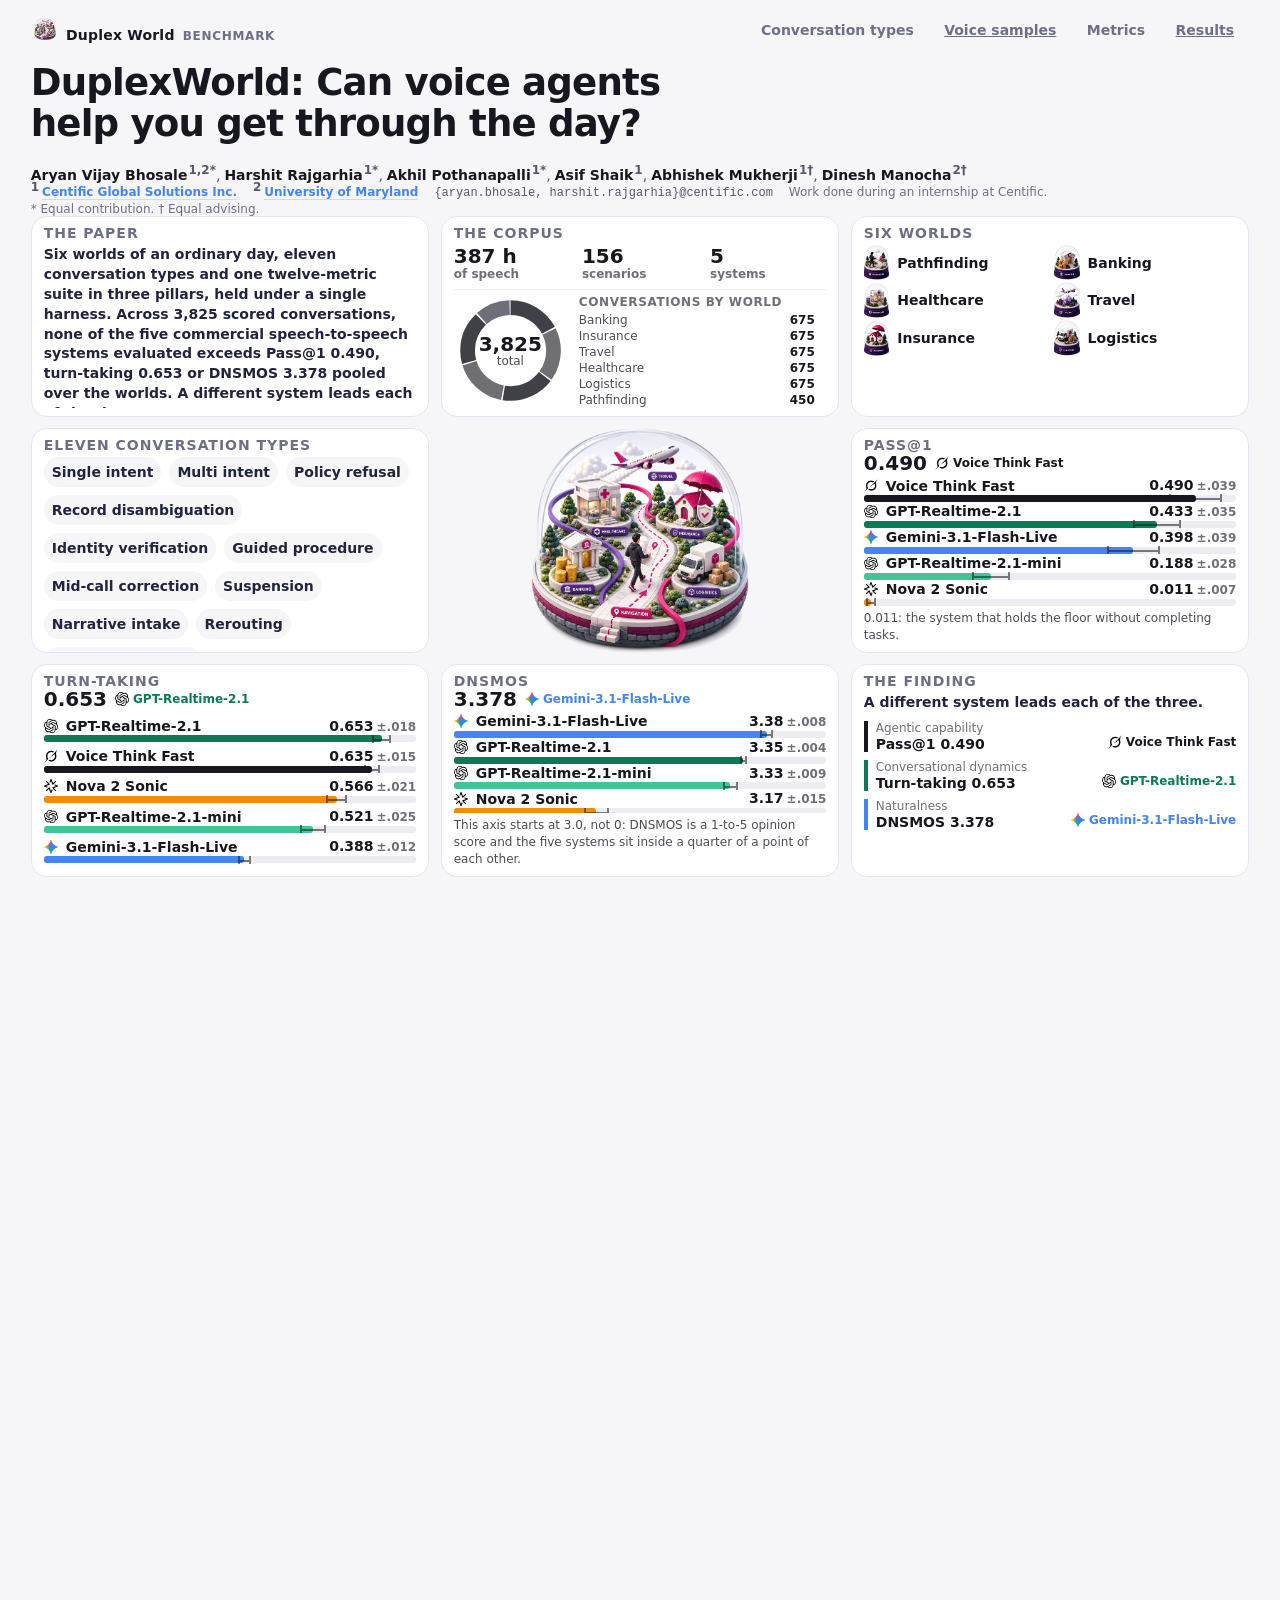
==== commit 9ad8168f: "Polish the corpus tile: one statement, not a list above a chart The three totals were stacked rows s" ====
--- a/index.html
+++ b/index.html
@@ -98,8 +98,10 @@
       // there is one shape to read rather than eleven: the point is that the five
       // enterprise worlds are balanced and Pathfinding is two thirds their size.
       // Labelled directly on the arc, no legend, and the counts are stated.
+      // Four figures and one shape. The labels are parallel so the row scans as a set
+      // rather than as three sentences of different lengths.
       { label: 'The corpus', items: [
-        ['387 h', 'of simulated speech'], ['156', 'scenarios'], ['5', 'systems'],
+        ['387 h', 'of speech'], ['156', 'scenarios'], ['5', 'systems'],
       ], ring: {
         centre: '3,825', centreSub: 'total', keyHead: 'Conversations by world',
         slices: [
--- a/world.css
+++ b/world.css
@@ -2889,7 +2889,12 @@
   font-variant-numeric: tabular-nums; line-height: 1;
 }
 .fw-ring-mid span { font-size: 12px; color: var(--sub); letter-spacing: -0.01em; }
-.fw-ring-key { display: flex; flex-direction: column; gap: 2.0px; min-width: 0; flex: 1 1 auto; }
+.fw-ring-key {
+  display: flex; flex-direction: column; gap: 2px; min-width: 0;
+  /* Capped, so a count sits beside its world instead of drifting to the far edge of the
+     tile. A number that far from its label is a second lookup, not a label. */
+  flex: 0 1 auto; max-width: 236px; width: 100%;
+}
 .fw-ring-krow {
   display: flex; align-items: baseline; justify-content: space-between; gap: 8px;
   font-size: 12px; color: var(--sub); white-space: nowrap;
@@ -3044,3 +3049,33 @@
   font-size: 12px; font-weight: 700; color: var(--sys, var(--sub)); white-space: nowrap;
 }
 .fw-lead-who .fw-vmark { width: 14px; height: 14px; }
+
+
+/* The corpus tile: four figures and the shape they divide into.
+   ---------------------------------------------------------------------------------
+   The three totals run as a strip across the top - numeral over label, three abreast -
+   with the ring beneath. Stacked as rows they read as a list that happened to sit above
+   a chart; as a strip the tile is one statement. Numerals are the heroes, labels are
+   small and quiet, and every one of the four is set the same way. */
+.fw-open-stats.is-strip {
+  display: grid;
+  grid-template-columns: repeat(3, minmax(0, 1fr));
+  gap: 4px 12px;
+  padding-bottom: 8px;
+  margin-bottom: 4px;
+  border-bottom: 1px solid var(--grid);
+}
+.fw-open-stats.is-strip .fw-open-i {
+  display: flex; flex-direction: column; gap: 0; min-width: 0;
+}
+.fw-open-stats.is-strip .fw-open-i b {
+  font-size: clamp(20px, 1.5vw, 24px); font-weight: 800; color: var(--ink);
+  font-variant-numeric: tabular-nums; line-height: 1.1;
+}
+.fw-open-stats.is-strip .fw-open-i span {
+  font-size: 12px; color: var(--muted); line-height: 1.2;
+}
+/* The ring's own total is the fourth figure, so it is set at the same size as the three
+   above it rather than shouting over them. */
+.fw-open-cell:has(.fw-open-stats.is-strip) .fw-ring-mid b { font-size: 20px; }
+.fw-open-cell:has(.fw-open-stats.is-strip) .fw-ring-wrap { margin-top: 0; }
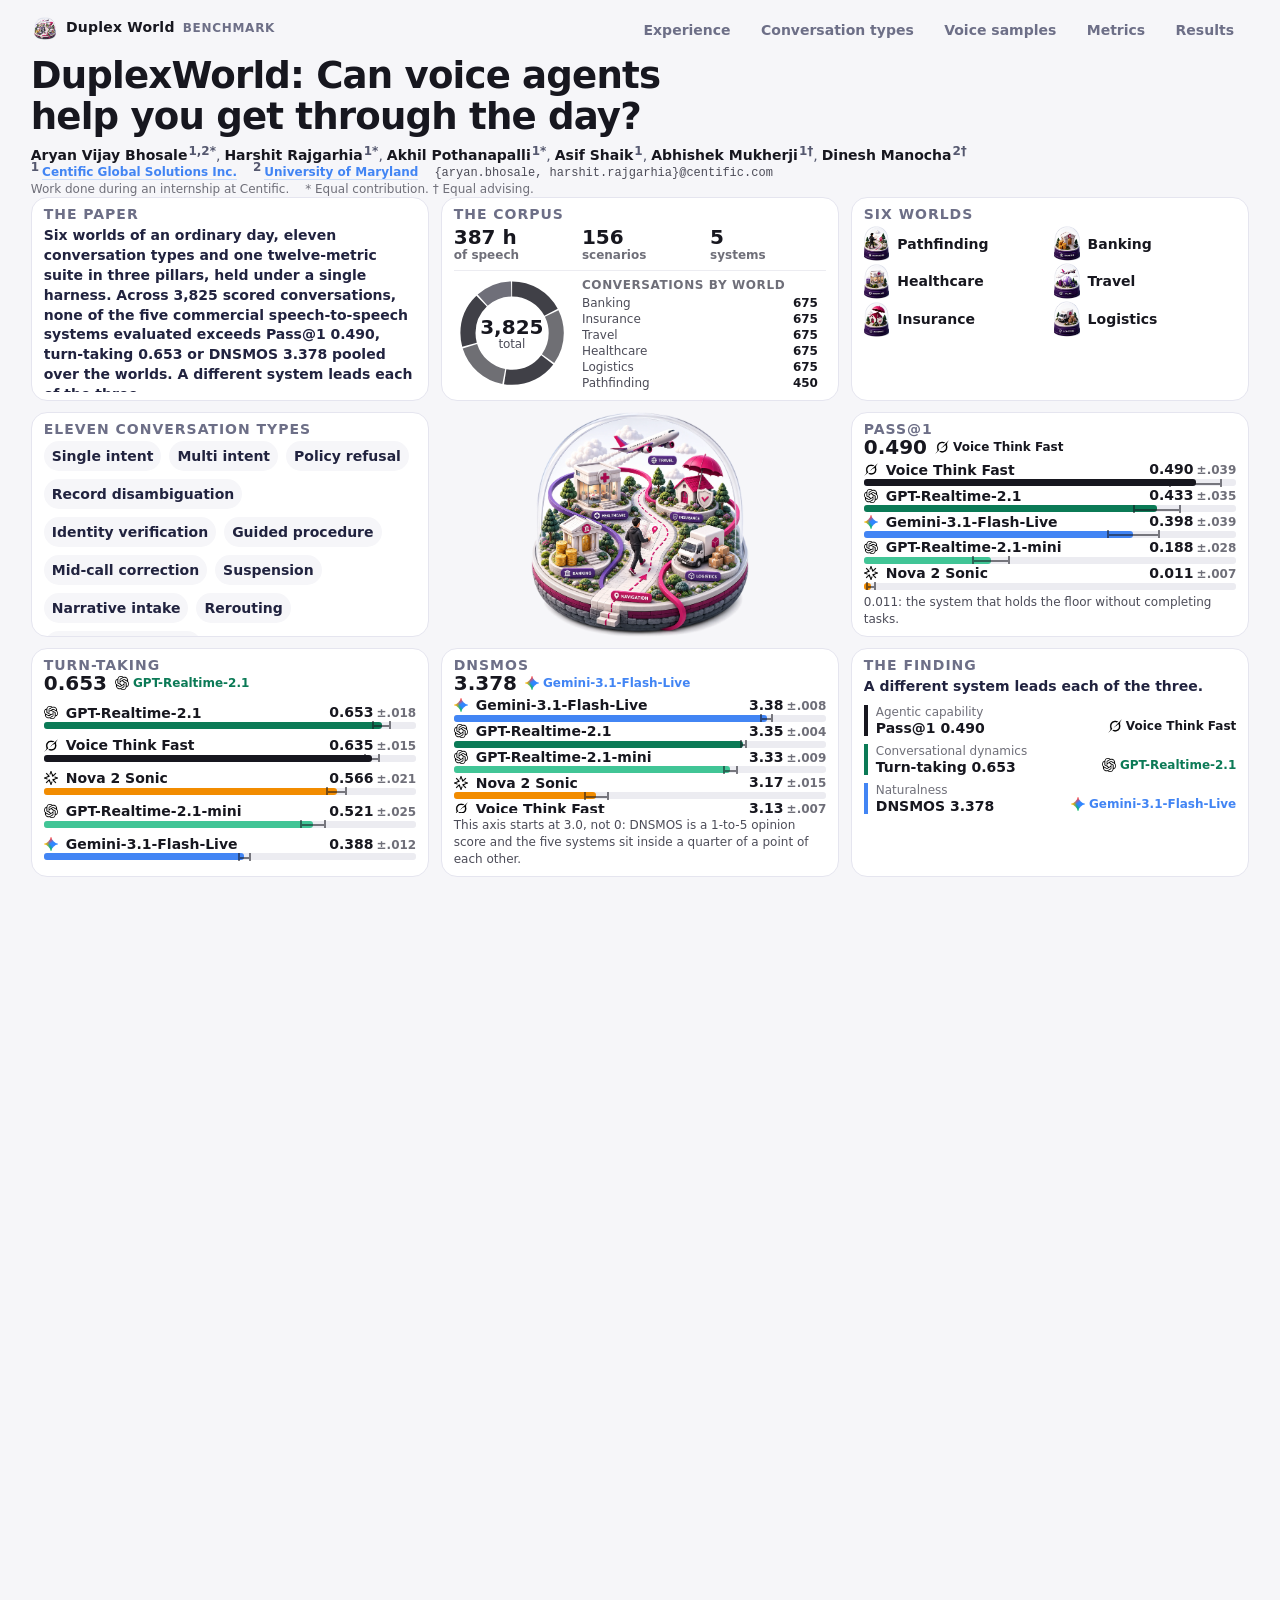
==== commit f23553aa: "An Experience page, a clean nav, and a byline that sits still experience.html is the film with nothi" ====
--- a/index.html
+++ b/index.html
@@ -149,6 +149,7 @@
     ],
   },
   nav: [
+    { label: 'Experience', href: 'experience.html' },
     { label: 'Conversation types', at: 'types9' },
     { label: 'Voice samples', href: 'samples.html' },
     { label: 'Metrics', at: 'pillars3' },
--- a/world.css
+++ b/world.css
@@ -1329,6 +1329,10 @@
 }
 .fw-nav-item {
   font: inherit;
+  /* No rule under the words. Half the bar is buttons and half is anchors now that the
+     nav spans four pages, and the anchors were arriving with the browser's default
+     underline - so the same bar read as two different kinds of control. */
+  text-decoration: none;
   font-size: var(--t-ctrl);
   font-weight: 600;
   color: var(--ink-dim);
@@ -1361,8 +1365,19 @@
 .wordmark-logo {
   width: 22px; height: 22px; flex: none;
   object-fit: contain; object-position: center;
-  margin-right: 2.0px;
-  vertical-align: -5px;
+  margin-right: 2px;
+  /* Centred on the lettering, not hung from its baseline.
+     The row aligns on the text baseline so "Duplex World" and "BENCHMARK" sit on one
+     line, which is right for two runs of type and wrong for a picture: baseline puts a
+     22px image's bottom edge on the baseline, which left its centre 6.5px above the
+     centre of the words. `vertical-align` was trying to correct that and does nothing at
+     all here, because a flex container ignores it. */
+  align-self: center;
+  /* Centring on the flex LINE leaves it 1.5px below the words' own centre, because the
+     line is taller than the type: the descender space belongs to the text, not to the
+     picture. Corrected with a transform rather than a margin: a margin moves the line
+     too, so the image and the text chase each other and never meet. */
+  transform: translateY(-1.5px);
 }
 
 /* THE KEYNOTE MATRIX. Three by three, the mark in the middle cell and eight tiles around
@@ -2376,12 +2391,16 @@
    renders it, because nothing injects the global it reads. Set tight and quiet - it is
    front matter, not a heading, and the title above it is already doing the shouting. */
 .fw-open-by {
-  margin: 8px 0 0;
-  display: flex; flex-wrap: wrap; align-items: baseline;
-  gap: 2.0px 16px;
-}
-/* The author line owns its own row; everything after it flows. */
-.fw-open-authors { flex-basis: 100%; }
+  /* A column of three rows: names, then who they are and how to reach them, then what the
+     marks mean. As one wrapping row these packed themselves wherever they fitted - the
+     notes ended up a column away from the names they annotate, beside the affiliations
+     rather than under them. */
+  margin: 6px 0 0;
+  display: flex; flex-direction: column;
+  gap: 1px;
+  line-height: 1.32;
+}
+.fw-open-authors { width: 100%; }
 .fw-open-authors {
   display: flex; flex-wrap: wrap; align-items: baseline;
   gap: 0 4px;
@@ -2396,17 +2415,32 @@
   vertical-align: super; line-height: 0; margin-left: 1.0px;
 }
 .fw-open-sep { color: var(--soft); margin-left: -4px; }
+/* Row 2 and row 3. Each is one kind of thing, at one size, on one baseline - which is
+   what stops the notes drifting up beside the affiliations. */
+.fw-open-affrow,
+.fw-open-notes {
+  display: flex; flex-wrap: wrap; align-items: baseline;
+  gap: 0 16px; min-width: 0;
+}
+.fw-open-affrow { font-size: 14px; }
+.fw-open-notes { font-size: 12px; color: var(--muted); }
 .fw-open-aff {
-  font-size: clamp(14px, 0.82vw, 14px); font-weight: 600; color: var(--text);
-}
+  /* Not a flex line: a <sup> inside one becomes a flex item and loses its raise, so the
+     markers dropped to the baseline and read as "1 Centific" rather than as a reference. */
+  display: inline; font-size: inherit; font-weight: 600; color: var(--text);
+}
+.fw-open-affrow > .fw-open-aff { white-space: nowrap; }
 .fw-open-aff sup { margin-right: 3.0px; margin-left: 0; }
 .fw-open-afflink { color: var(--vio); text-decoration: none; border-bottom: 1px solid var(--violn); }
 .fw-open-afflink:hover { color: var(--viod); border-bottom-color: var(--viod); }
 .fw-open-mail {
-  font-size: clamp(14px, 0.8vw, 14px); color: var(--soft);
+  /* A monospace face has a smaller x-height than the text beside it, so at the same
+     nominal size it reads a notch small and sits low. A touch larger puts the two on one
+     optical line. */
+  font-size: 1.04em; color: var(--sub);
   font-family: ui-monospace, SFMono-Regular, Menlo, Consolas, monospace;
 }
-.fw-open-note { font-size: 14px; color: var(--grey); }
+.fw-open-note { font-size: inherit; color: inherit; }
 
 /* Shown only where the stage cannot carry it. See the phone block in alt-split.css. */
 .fw-phone-only { display: none; }
@@ -3079,3 +3113,40 @@
    above it rather than shouting over them. */
 .fw-open-cell:has(.fw-open-stats.is-strip) .fw-ring-mid b { font-size: 20px; }
 .fw-open-cell:has(.fw-open-stats.is-strip) .fw-ring-wrap { margin-top: 0; }
+
+
+/* A world's results, at full width.
+   ---------------------------------------------------------------------------------
+   Header, chart, filter, table - in that order, each the width of the page. The half
+   width layout put the table beside a film, which cut it at DNSMOS and left three
+   columns no reader could reach. */
+.fw-plate {
+  /* Set by the flight: 0 until this panel is most of the way in, so two world names are
+     never legible at the same time. See the note beside --namevis in flight.js. */
+  opacity: var(--namevis, 1);
+  display: flex; align-items: center; gap: 16px;
+  padding-bottom: 12px; margin-bottom: 16px;
+  border-bottom: 1px solid var(--grid);
+}
+.fw-plate-globe { width: clamp(56px, 6vw, 88px); height: auto; flex: none; }
+.fw-plate-tx { min-width: 0; }
+.fw-plate-name {
+  margin: 0; font-size: 32px; font-weight: 800; color: var(--ink);
+  letter-spacing: -0.02em; line-height: 1.05;
+}
+.fw-plate-line { margin: 4px 0 0; font-size: 17px; color: var(--sub); max-width: 72ch; }
+
+/* On a band the table has the page, so it stops needing its own scroller in the common
+   case. It keeps one for narrow windows, with a hint that it can be scrolled. */
+.fw-shell-split[data-block="band"] .fw-pillars-wrap {
+  overflow-x: auto;
+  scrollbar-width: thin;
+}
+.fw-shell-split[data-block="band"] .fw-pillars { min-width: 100%; }
+/* The chart above it gets the same width, and the longest system name stops being cut. */
+.fw-shell-split[data-block="band"] .fw-bar-name {
+  max-width: none; width: auto; white-space: nowrap; overflow: visible;
+}
+.fw-shell-split[data-block="band"] .fw-bar-row {
+  grid-template-columns: 190px minmax(0, 1fr) 104px;
+}
--- a/alt-split.css
+++ b/alt-split.css
@@ -590,11 +590,18 @@
    maps) gets its own horizontal scroll instead of being squeezed to illegibility.
    ========================================================================== */
 @media (max-width: 700px) {
+  /* On a phone the opening scrolls, so nothing there needs clipping: the tile grows
+     to hold its own paragraph. */
+  .fw-open-cell { overflow: visible; }
   /* The header. The nav ran off the right edge with no way to reach the last item;
      it now scrolls sideways under the thumb, which is what a phone expects. */
   .topbar { padding: 8px 0 8px; }
   .wordmark { padding-left: 12px; font-size: 17px; }
   .wordmark .sub { display: none; }
+  /* The phone header hides BENCHMARK, which shortens the line box, so the desktop
+     correction overshoots by exactly the amount it corrects. Measured at 390: centred on
+     the line is already centred on the words here. */
+  .wordmark-logo { transform: none; }
   .fw-nav {
     overflow-x: auto;
     -webkit-overflow-scrolling: touch;
@@ -618,7 +625,12 @@
     grid-auto-rows: auto;
     gap: 8px;
   }
-  .fw-open-cell { min-height: 0; }
+  /* Higher specificity than the base rule's overflow:hidden, which was still clipping the
+     abstract by four pixels even though the phone opening scrolls. */
+  .fw-open .fw-open-cell { min-height: 0; overflow: visible; }
+  /* The abstract carries its own overflow:hidden for the fixed-height desktop tile. On a
+     phone the opening scrolls, so it has nothing to be clipped by and nothing to hide. */
+  .fw-open .fw-open-text { overflow: visible; }
   .fw-open-title { font-size: clamp(20px, 7.6vw, 32px); }
   .fw-open-authors { font-size: 14px; }
   /* The mark is the middle cell of a three by three that no longer exists. Stacked, it
@@ -741,6 +753,10 @@
 /* The world plate is drawn on the stage, which on a full-width band is not there: it was
    printing under the copy that now spans the page. The band's own eyebrow names the stop. */
 .fw-shell-split[data-block="band"] .fw-mark { display: none; }
+/* A band has no film to align to, so it does not need the horizon the split layout hangs
+   from - that was leaving a fifth of the screen empty above every world's own name. The
+   copy column's own top padding is what sets it. */
+.fw-shell-split[data-block="band"] .fw-copy { padding-top: 96px; }
 .fw-shell-split[data-block="band"] .fw-panel {
   will-change: transform;
   left: 0;
@@ -809,7 +825,11 @@
    Rather than cut the words, the type and the spacing step down with the viewport. Two
    thresholds, because a 982px MacBook needs a little and a 768px laptop needs a lot. */
 @media (max-height: 1000px) {
-  .fw-open { padding-top: clamp(58px, 7vh, 88px); }
+  .fw-open { padding-top: clamp(52px, 6.2vh, 80px); }
+  /* The three byline rows are a row of type each; on a short screen they set at the micro
+     size and lose their gaps, which is the last few pixels the tiles need. */
+  .fw-open-affrow { font-size: 12px; }
+  .fw-open-by { gap: 0; line-height: 1.28; }
   /* The byline is five stacked lines - two affiliations, an email and two notes - and on
      a short screen those lines come straight out of the charts below. Flowed inline they
      are one or two lines and say exactly the same thing. This only exists in the public
@@ -867,8 +887,11 @@
 /* A byline is two more lines above the matrix, so the rows rebalance when one is present.
    Only the public build has one; the anonymous build keeps the original shares. */
 .fw-open:has(.fw-open-by) .fw-open-grid {
-  grid-template-rows: minmax(0, 1fr) minmax(0, 1.12fr) minmax(0, 1.06fr);
-}
+  grid-template-rows: minmax(0, 0.98fr) minmax(0, 1.08fr) minmax(0, 1.10fr);
+}
+/* Grouping the byline into three rows costs about a line of height. It comes out of the
+   title's own margin, not out of the charts, which have none to give. */
+.fw-open:has(.fw-open-by) .fw-open-title { margin-bottom: 4px; }
 
 
 /* A Pathfinding tile in voice mode has three things to show, not one: the map, the two
@@ -885,3 +908,88 @@
 .fw-run-box:has(.wm-voice) { min-height: 460px; }
 .fw-run-box:has(.wm-voice) .wm-body { flex: 1 1 auto; min-height: 180px; }
 .fw-run:has(.wm-voice) { min-height: 620px; }
+
+
+
+
+/* THE EXPERIENCE PAGE
+   ---------------------------------------------------------------------------------
+   A cinema. The film fills the screen and one line sits on it; there is no second column
+   because there is nothing to put in it. Everything else on this site earns its place by
+   carrying a number - here the picture is the argument. */
+.fw-shell-split[data-block="cinema"] { --left: 100vw; }
+.fw-shell-split[data-block="cinema"] .fw-video,
+.fw-shell-split[data-block="cinema"] .fw-art {
+  left: 50%;
+  top: 0;
+  width: 100vw !important;
+  height: 100vh;
+  object-fit: cover;
+  /* No feather: a full-bleed frame has no edge to hide. */
+  -webkit-mask-image: none; mask-image: none;
+  border-radius: 0;
+}
+.fw-shell-split[data-block="cinema"] .fw-globes,
+.fw-shell-split[data-block="cinema"] .fw-mark { display: none; }
+.fw-shell-split[data-block="cinema"] .fw-panel {
+  left: 0; width: 100%; max-width: 100%;
+  display: grid; place-items: end start;
+  min-height: 100vh;
+  padding: 0 clamp(24px, 6vw, 96px) clamp(64px, 12vh, 128px);
+  pointer-events: none;
+}
+/* The copy column is positioned at --left on every other block, which on a cinema is the
+   full width of the window - so the words were laid out 1526px into a 1440px viewport,
+   present and perfectly styled and entirely off the screen. */
+/* The stage is fixed and the copy is not, so on every other block the two never meet.
+   With the film at full bleed they occupy the same pixels, and the words were painting
+   underneath it - present, correctly placed, invisible. */
+.fw-shell-split[data-block="cinema"] .fw-panel { position: relative; z-index: 12; }
+.fw-shell-split[data-block="cinema"] .fw-copy {
+  position: static;
+  z-index: 12;
+  left: 0; right: auto;
+  width: 100%; max-width: 100%;
+  padding-top: 0;
+}
+.fw-cine {
+  max-width: min(880px, 76vw);
+  pointer-events: auto;
+  position: relative;
+}
+/* A scrim, because the film underneath is bright, detailed and different at every stop:
+   dark type on a snow globe is legible in one frame and gone in the next. The gradient is
+   the page's own ground, so the words sit on the same surface the rest of the site uses
+   rather than on a black bar. */
+.fw-shell-split[data-block="cinema"] .fw-panel::before {
+  content: "";
+  position: absolute; inset: auto 0 0 0; height: 62vh;
+  background: linear-gradient(to top,
+    var(--bg-base) 0%,
+    color-mix(in srgb, var(--bg-base) 92%, transparent) 34%,
+    color-mix(in srgb, var(--bg-base) 62%, transparent) 62%,
+    transparent 100%);
+  pointer-events: none;
+  z-index: -1;
+}
+.fw-cine-big {
+  margin: 0;
+  font-size: clamp(32px, 5.6vw, 64px);
+  font-weight: 800; letter-spacing: -0.025em; line-height: 1.02;
+  color: var(--ink);
+  text-wrap: balance;
+}
+.fw-cine-say {
+  margin: 16px 0 0;
+  font-size: clamp(17px, 1.7vw, 24px);
+  line-height: 1.4; color: var(--sub);
+  max-width: 52ch;
+}
+.fw-cine-go {
+  display: inline-block; margin: 24px 16px 0 0;
+  font-size: 17px; font-weight: 700; text-decoration: none;
+  color: #fff; background: var(--ink);
+  padding: 12px 24px; border-radius: 999px;
+}
+.fw-cine-go:hover { background: var(--pillar-agentic); }
+.fw-cine-go:focus-visible { outline: 2px solid var(--pillar-agentic); outline-offset: 3px; }
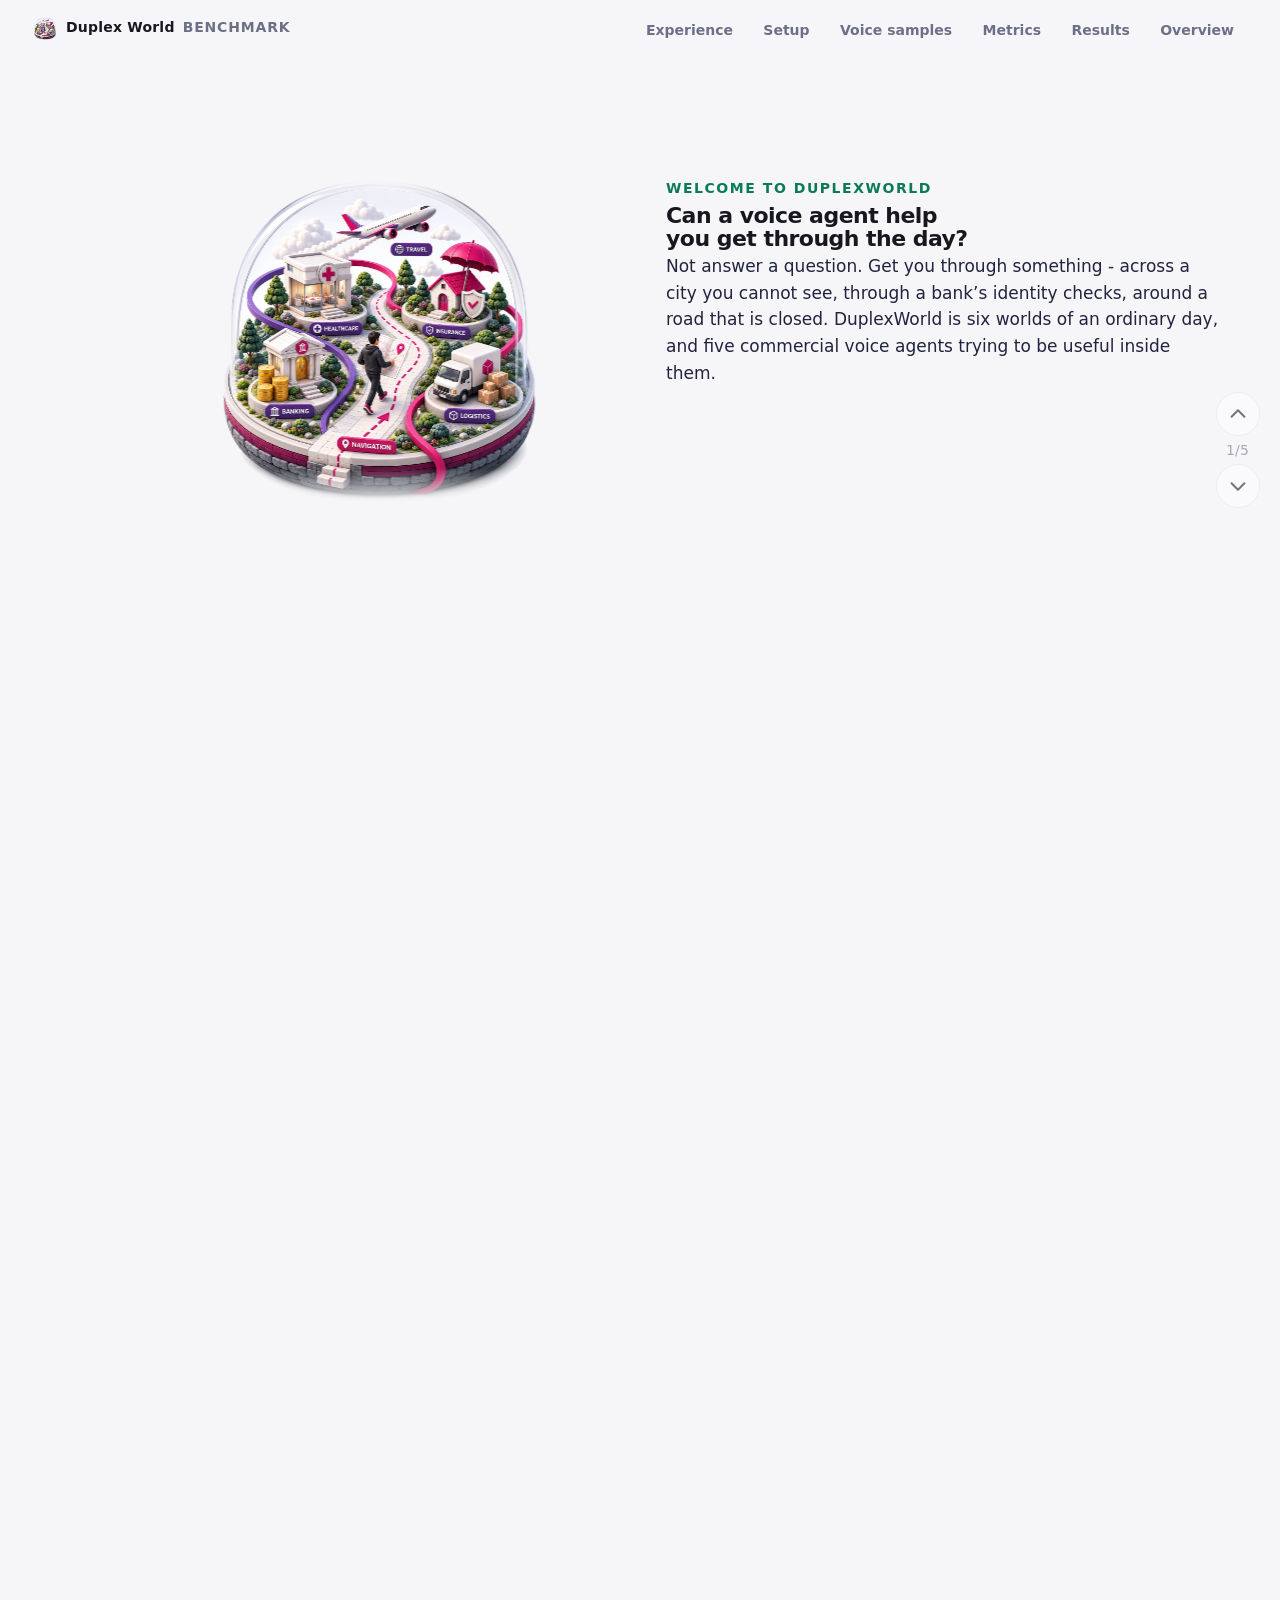
==== commit 7bf54797: "A six-page path through the benchmark, and every call openable The page becomes a sequence a reader " ====
--- a/index.html
+++ b/index.html
@@ -3,8 +3,8 @@
 <head>
 <meta charset="utf-8">
 <meta name="viewport" content="width=device-width,initial-scale=1,viewport-fit=cover">
-<title>DuplexWorld: Can voice agents help you get through the day?</title>
-<meta name="description" content="Duplex World evaluates speech-to-speech voice agents across six worlds of an ordinary day and eleven conversation types, over 3,825 scored conversations and 387 hours of speech.">
+<title>Experience - DuplexWorld</title>
+<meta name="description" content="DuplexWorld: six worlds of an ordinary day, and five commercial voice agents trying to be useful inside them.">
 <!-- Inline so the browser never fires its automatic /favicon.ico request, which is a
      404 on a static server and the only broken asset the page would otherwise have. -->
 <!-- The mark itself, cut from the same render the page opens on. The old inline SVG was
@@ -50,7 +50,7 @@
 <script>
 window.__DW_ICONS = {
   openai: 'img/icons/openai.webp', gemini: 'img/icons/gemini.webp',
-  grok: img/icons/grok.webp, nova: img/icons/nova.webp,
+  grok: 'img/icons/grok.webp', nova: 'img/icons/nova.webp',
 };
 </script>
 <script src="data.js"></script>
@@ -59,243 +59,76 @@
 <script>
 mountFlight(document.getElementById('world'), {
   shell: 'split',
-  // THE OPENING. Not a stop: a block in normal flow, one viewport tall, that scrolls up
-  // and off with the reader. Three by three with the mark in the middle cell. Nothing in
-  // it fades and nothing in it moves - it simply leaves, the way the first screen of a
-  // page should. Cells are given in reading order and the mark is inserted at index 4.
-
-
-  // The dots go: a column of unlabelled marks is a slide-deck affordance, and this is a
-  // page that is read by scrolling.
   rail: false,
-  // The bar across the top. Each entry names a real section and spans to `to`, so the one
-  // that lights is whichever range the reader is actually inside.
   hero: { src: 'img/hero.webp', w: 1222, h: 1254 },
   logo: { src: 'img/hero.webp' },
   maps: { base: './' },
   calls: { base: './' },
-  // Every world, always on screen, each pointing at its own results stop - which is also
-  // the moment the film is inside that world, so clicking one is a real flight to it.
   hint: 'scroll',
-  opening: {
-    title: 'DuplexWorld: Can voice agents help you get through the day?',
-    mark: 'img/hero.webp',
-    markAlt: 'The DuplexWorld mark: the six worlds under one dome',
-    cells: [
-      { label: 'The paper', wide: true, text:
-        'Six worlds of an ordinary day, eleven conversation types and one twelve-metric '
-        + 'suite in three pillars, held under a single harness. Across 3,825 scored '
-        + 'conversations, none of the five commercial speech-to-speech systems evaluated '
-        + 'exceeds Pass@1 0.490, turn-taking 0.653 or DNSMOS 3.378 pooled over the worlds. '
-        + 'A different system leads each of the three.' },
-      // Figure 2(a)'s third panel, lifted from the submission at print resolution rather
-      // than redrawn: it is a density per world and the paper does not publish the
-      // durations behind it, so drawing our own would be inventing the shape.
-      // The submission's own Figure 1 panel, cropped from the arXiv page rather than
-      // redrawn: it already carries the two totals as rings, so the stat rows that used to
-      // sit above it were saying the same thing twice.
-      // Conversations by world, as a ring. Six slices, five of them equal by design, so
-      // there is one shape to read rather than eleven: the point is that the five
-      // enterprise worlds are balanced and Pathfinding is two thirds their size.
-      // Labelled directly on the arc, no legend, and the counts are stated.
-      // Four figures and one shape. The labels are parallel so the row scans as a set
-      // rather than as three sentences of different lengths.
-      { label: 'The corpus', items: [
-        ['387 h', 'of speech'], ['156', 'scenarios'], ['5', 'systems'],
-      ], ring: {
-        centre: '3,825', centreSub: 'total', keyHead: 'Conversations by world',
-        slices: [
-          ['Banking', 675], ['Insurance', 675], ['Travel', 675],
-          ['Healthcare', 675], ['Logistics', 675], ['Pathfinding', 450],
-        ] } },
-      { label: 'Six worlds', worlds: [
-        ['Pathfinding', 'img/pathfinding.webp'], ['Banking', 'img/banking.webp'],
-        ['Healthcare', 'img/healthcare.webp'], ['Travel', 'img/travel.webp'],
-        ['Insurance', 'img/insurance.webp'], ['Logistics', 'img/logistics.webp'],
-      ] },
-      { label: 'Eleven conversation types', chips: [
-        'Single intent', 'Multi intent', 'Policy refusal', 'Record disambiguation',
-        'Identity verification', 'Guided procedure', 'Mid-call correction',
-        'Suspension', 'Narrative intake', 'Rerouting', 'All-day assistance',
-      ] },
-      { label: 'Pass@1', head: { v: '0.490', who: 'Voice Think Fast' },
-        plot: { accent: 'var(--pillar-agentic)', dp: 3, max: 0.55, rows: [
-        ['Voice Think Fast', 0.490, 0.039], ['GPT-Realtime-2.1', 0.433, 0.035],
-        ['Gemini-3.1-Flash-Live', 0.398, 0.039], ['GPT-Realtime-2.1-mini', 0.188, 0.028],
-        ['Nova 2 Sonic', 0.011, 0.007]],
-        note: '0.011: the system that holds the floor without completing tasks.' } },
-      { label: 'Turn-taking', head: { v: '0.653', who: 'GPT-Realtime-2.1' },
-        plot: { accent: 'var(--pillar-dynamics)', dp: 3, max: 0.72, rows: [
-        ['GPT-Realtime-2.1', 0.653, 0.018], ['Voice Think Fast', 0.635, 0.015],
-        ['Nova 2 Sonic', 0.566, 0.021], ['GPT-Realtime-2.1-mini', 0.521, 0.025],
-        ['Gemini-3.1-Flash-Live', 0.388, 0.012]] } },
-      { label: 'DNSMOS', head: { v: '3.378', who: 'Gemini-3.1-Flash-Live' },
-        plot: { accent: 'var(--pillar-natural)', dp: 2,
-          note: 'This axis starts at 3.0, not 0: DNSMOS is a 1-to-5 opinion score and the '
-              + 'five systems sit inside a quarter of a point of each other.', base: 3.0, max: 3.45, rows: [
-        ['Gemini-3.1-Flash-Live', 3.378, 0.008], ['GPT-Realtime-2.1', 3.350, 0.004],
-        ['GPT-Realtime-2.1-mini', 3.334, 0.009], ['Nova 2 Sonic', 3.172, 0.015],
-        ['Voice Think Fast', 3.127, 0.007]] } },
-      // The ninth cell. The grid was eight tiles in a nine-cell matrix, so the bottom
-      // right corner was simply missing. It carries the sentence the three plots beside it
-      // add up to - the paper's own thesis, already stated in the abstract tile - with the
-      // system that holds each pillar. No new claim: the same three numbers, named.
-      { label: 'The finding', text: 'A different system leads each of the three.',
-        leads: [
-          ['Agentic capability', 'Pass@1 0.490', 'Voice Think Fast'],
-          ['Conversational dynamics', 'Turn-taking 0.653', 'GPT-Realtime-2.1'],
-          ['Naturalness', 'DNSMOS 3.378', 'Gemini-3.1-Flash-Live'],
-        ] },
-    ],
-  },
   nav: [
-    { label: 'Experience', href: 'experience.html' },
-    { label: 'Conversation types', at: 'types9' },
+    { label: 'Experience', href: 'index.html' },
+    { label: 'Setup', href: 'setup.html' },
     { label: 'Voice samples', href: 'samples.html' },
-    { label: 'Metrics', at: 'pillars3' },
+    { label: 'Metrics', href: 'metrics.html' },
     { label: 'Results', href: 'results.html' },
+    { label: 'Overview', href: 'overview.html' },
   ],
-  video: { src: 'flight.mp4', poster: 'img/poster.webp',
+  video: { src: 'flight.mp4', srcSmall: 'flight-small.mp4', poster: 'img/poster.webp',
     // One entry per section, in section order. A length mismatch is not a soft
     // failure: the config is rejected and the film is dropped for the page.
-    stops: [2.00, 4.00, 7.50, 103.50] },
+    stops: [4.00, 24.00, 52.00, 80.00, 103.50] },
   sections: [
     {
-      id: 'walks', label: 'Pathfinding types', block: 'band', stage: 'film', still: null,
-      lede: 'The agent holds the map. The walker holds the street. Neither can see what '
-          + 'the other sees.',
-      navCards: [
-        { name: 'Single intent',
-          line: 'Five blocks, two turns, nothing closed. The control condition.' },
-        { name: 'Rerouting',
-          line: 'Four closures the copilot\u2019s map does not show. Exactly one detour survives.' },
-        { name: 'All-day assistance',
-          line: 'A second destination, revealed only on arrival at the first.' },
-      ],
-      cam: { x: 0.346, y: 0.601, z: 1.75 }, scroll: 4.7, linger: 0.5, steps: 4,
+      id: 'welcome', label: 'Welcome', stage: 'film', still: null,
+      eyebrow: 'Welcome to DuplexWorld',
+      title: 'Can a voice agent help you get through the day?',
+      body: 'Not answer a question. Get you through something - across a city you cannot '
+          + 'see, through a bank\u2019s identity checks, around a road that is closed. '
+          + 'DuplexWorld is six worlds of an ordinary day, and five commercial voice '
+          + 'agents trying to be useful inside them.',
+      cam: { x: 0.500, y: 0.470, z: 1.00 }, scroll: 2.6, linger: 0.4,
       accent: 'var(--mag)',
-      mark: { name: 'Pathfinding', line: 'Three conversation types, each shown solved and unsolved.' },
-      // No paragraph. The tiles are the argument, the types are named on them, and the
-      // paper already explains each one at length.
-      maps: {
-        cols: 3,
-        // Figures 3, 4 and 5. Each pair shares a start, a destination and a closure set, so
-        // the contrast between two tiles isolates the agent. The failures are marked as
-        // failures and nothing more: which cap they hit is a detail for the paper.
-        cells: [
-          { key: 'clean', at: 0, outcome: 'ok', cond: 'Single intent', verdict: 'Solved',
-            note: 'Five blocks of five, two turns, no closures.' },
-          { key: 'blocked_ok', at: 1, outcome: 'ok', cond: 'Rerouting', verdict: 'Solved',
-            note: 'Four unmapped closures; finds the one detour that survives.' },
-          { key: 'errand_ok', at: 2, outcome: 'ok', cond: 'All-day assistance', verdict: 'Solved',
-            note: 'The second destination is revealed only on arrival at the first.' },
-          // `wander` used to sit here and it ARRIVES: eleven blocks against a five block
-          // optimum, ending on the same corner as the success beside it, so on a map it
-          // read as a second success. This run never reaches the pharmacy at all.
-          { key: 'base_lost', at: 0, outcome: 'bad', cond: 'Single intent', verdict: 'Failed',
-            note: 'Fifteen blocks, seven wrong turns, and the call ends short of the door.' },
-          { key: 'blocked_bad', at: 1, outcome: 'bad', cond: 'Rerouting', verdict: 'Failed',
-            note: 'The same closures, never resolved.' },
-          { key: 'errand_bad', at: 2, outcome: 'bad', cond: 'All-day assistance', verdict: 'Failed',
-            note: 'Ends with the walker believing they had arrived.' },
-        ],
-      },
-    },
-    // ------------------------------------------------- the nine enterprise conversation types
-    {
-      id: 'types9', label: 'Conversation types', stage: 'film', still: null,
-      // Its own block: nine cards want every column they can get, and the film beside them
-      // is context rather than evidence here, so the panel keeps its width and the graphic
-      // gives ground instead.
-      block: 'band',
-      cam: { x: 0.500, y: 0.470, z: 1.00 }, scroll: 4.0, linger: 0.4,
-      accent: 'var(--pillar-agentic)',
-      cardsLede: 'Nine shapes, shared by all five enterprise worlds.',
-      cards: TYPES9,
-      cardsFoot: 'Plus two that only navigation elicits: rerouting, and all-day assistance.',
     },
     {
-      id: 'pillars3', label: 'The metrics', stage: 'film', still: null,
-      // Three columns of eleven metric cards, a worked example and the callout do not fit
-      // one viewport beside a film. This is the section the directive asks to be three
-      // full-width columns, so the stage stands down and the evidence takes the page.
-      block: 'band',
-      cam: { x: 0.500, y: 0.470, z: 1.00 }, scroll: 5.3, linger: 0.4,
+      id: 'duplex', label: 'Both at once', stage: 'film', still: null,
+      eyebrow: 'Why duplex',
+      title: 'Real conversation is not turn by turn.',
+      body: 'People interrupt, agree while the other is still speaking, and start again '
+          + 'before the sentence has landed. The caller here is simulated - one model '
+          + 'writes the words, a second decides when to speak, a third says them out loud '
+          + '- and it is allowed to talk over the agent, because that is where voice '
+          + 'agents actually break.',
+      cam: { x: 0.500, y: 0.470, z: 1.00 }, scroll: 2.6, linger: 0.4,
       accent: 'var(--pillar-dynamics)',
-      // The definitions on their own were a glossary the paper already has. This is the
-      // same five runs of one Pathfinding scenario that the numbers beside them come from,
-      // so a reader watches GS, Pass@1 and Pass-cubed fall out of one set of runs and can
-      // see they are three different questions rather than three spellings of one.
-      worked: {
-        label: 'One scenario, five runs',
-        optimal: 7,
-        limit: 0.75,
-        runs: [{ blocks: 8 }, { blocks: 19 }, { blocks: 7 }, { blocks: 9 }, { blocks: 0 }],
-      },
-      // Three pillars, each a column with its own colour, and every metric stated four
-      // ways: symbol, full name, one plain sentence for a reader who has not read the
-      // paper, and the range with its direction. The glossary this replaces named the
-      // metrics without ever saying what they mean or which way is better.
-      pillarCols: [
-        { name: 'Agentic capability', tint: 'var(--pillar-agentic)',
-          line: 'Did it do the job.',
-          metrics: [
-            { sym: 'GS', full: 'Goal state',
-              says: 'Did the world end up the way the task asked, whatever was said on the way.',
-              range: '[0,1] \u00b7 higher is better' },
-            { sym: 'Pass@1', full: 'Single-run pass rate',
-              says: 'How often one attempt succeeds. This is the headline number.',
-              range: '[0,1] \u00b7 higher is better' },
-            { sym: 'Pass@3', full: 'Any of three',
-              says: 'At least one success in three independent attempts. Rewards a system that is sometimes right.',
-              range: '[0,1] \u00b7 higher is better' },
-            { sym: 'Pass\u00b3', full: 'All of three',
-              says: 'All three attempts succeed. This is the reliability question, and it is where systems separate.',
-              range: '[0,1] \u00b7 higher is better' },
-          ] },
-        { name: 'Conversational dynamics', tint: 'var(--pillar-dynamics)',
-          line: 'How the conversation went.',
-          metrics: [
-            { sym: 'TT', full: 'Turn-taking',
-              says: 'Who held the channel, who yielded, and how often the two talked over each other.',
-              range: '[0,1] \u00b7 higher is better' },
-            { sym: 'CP', full: 'Conversation progression',
-              says: 'Whether each turn moved the task forward rather than circling.',
-              range: '[1,3] \u00b7 higher is better' },
-            { sym: 'SEL', full: 'Selectivity',
-              says: 'Whether the agent ignored what was not addressed to it: background speech, asides, a second voice in the room.',
-              range: '[0,1] \u00b7 higher is better' },
-          ] },
-        { name: 'Naturalness', tint: 'var(--pillar-natural)',
-          line: 'How it sounded.',
-          metrics: [
-            { sym: 'FAI', full: 'Faithfulness',
-              says: 'Whether what the agent said was true of the world it was acting in.',
-              range: '[1,3] \u00b7 higher is better' },
-            { sym: 'DNSMOS', full: 'Speech quality (DNSMOS)',
-              says: 'A predicted mean opinion score for the audio, from a model trained on human ratings.',
-              range: '[1,5] \u00b7 higher is better' },
-            { sym: 'UTMOS', full: 'Speech quality (UTMOS)',
-              says: 'A second, independently trained MOS predictor. Three are reported because they disagree.',
-              range: '[1,5] \u00b7 higher is better' },
-            { sym: 'NISQA', full: 'Speech quality (NISQA)',
-              says: 'A third MOS predictor, on a different training set again.',
-              range: '[1,5] \u00b7 higher is better' },
-          ] },
-      ],
-      callout: {
-        head: 'We never combine these into a single score.',
-        body: 'A system that says nothing scores near-perfect selectivity and competitive '
-            + 'turn-taking. Any composite that averages across the pillars can be won by '
-            + 'silence.',
-      },
     },
-    // ------------------------------------------- Pass@1 against the conversation types
+    {
+      id: 'worlds', label: 'Six worlds', stage: 'film', still: null,
+      eyebrow: 'Six worlds of one day',
+      title: 'Banking, insurance, travel, healthcare, logistics - and a city you have to '
+           + 'walk across.',
+      body: 'Five of the six are enterprise calls, the kind that already exist. The sixth '
+          + 'is new: a walker with no map and a copilot who cannot see the street, working '
+          + 'out a route together over the phone. That one is the task nobody has run a '
+          + 'voice agent through before.',
+      cam: { x: 0.500, y: 0.470, z: 1.00 }, scroll: 2.6, linger: 0.4,
+      accent: 'var(--viod)',
+    },
+    {
+      id: 'scale', label: 'The scale', stage: 'film', still: null,
+      eyebrow: 'What was run',
+      title: '3,825 scored conversations. 387 hours of speech.',
+      body: 'Eleven conversation types, 156 scenarios, five speech-to-speech systems, one '
+          + 'twelve-metric suite in three pillars. Every pairing is run five times, and '
+          + 'for the walking world in two acoustic channels - a quiet one and a street.',
+      cam: { x: 0.500, y: 0.470, z: 1.00 }, scroll: 2.6, linger: 0.4,
+      accent: 'var(--pillar-agentic)',
+    },
     {
       id: 'out', label: 'Duplex World', stage: 'film', still: null, layout: 'hero',
       block: 'out',
       cam: { x: 0.500, y: 0.480, z: 1.02 }, scroll: 1.8, linger: 0.3,
       accent: 'var(--mag)',
+      next: { kicker: 'Next', label: 'What is actually being tested', href: 'setup.html' },
     },
   ],
 });
--- a/world.css
+++ b/world.css
@@ -53,7 +53,11 @@
      and 20px, including half-pixel values, which is the tell that they were nudged one at
      a time rather than derived. --t-ctrl is deliberately off-scale: controls read better
      slightly smaller than body. */
-  --t-micro:   12px;                        /* eyebrows, tags, rail, hint */
+  /* Raised from 12px. The floor on this project is 14px and this token fed the
+     eyebrows, tags, rail and hint, which is most of the small type on the page.
+     The scale had already collapsed to 14 nearly everywhere, so this closes the
+     gap rather than opening a new step. */
+  --t-micro:   14px;                        /* eyebrows, tags, rail, hint */
   --t-ctrl:    14px;                      /* buttons and links */
   --t-body:    17px;
   --t-lead:    20px;                        /* pair column titles */
@@ -106,6 +110,20 @@
   gap: 16px;
   padding: 14px clamp(16px, 3vw, 34px);
   pointer-events: none;
+  /* A ground of its own. The bar was fully transparent, so everything that scrolled
+     underneath printed straight through the nav: on a phone the author names and the
+     wordmark occupied the same pixels. Translucent rather than solid, with a blur behind
+     it, so the page still reads as continuous under the bar. */
+  background: color-mix(in srgb, var(--bg-base) 78%, transparent);
+  -webkit-backdrop-filter: saturate(1.6) blur(14px);
+  backdrop-filter: saturate(1.6) blur(14px);
+  border-bottom: 1px solid transparent;
+  transition: border-color .2s ease;
+}
+/* Only once something has actually gone under it. */
+.is-scrolled .topbar { border-bottom-color: var(--grid); }
+@supports not (backdrop-filter: blur(2px)) {
+  .topbar { background: var(--bg-base); }
 }
 .topbar > * { pointer-events: auto; }
 
@@ -1601,33 +1619,69 @@
 .fw-work { margin: 16px 0 0; }
 .fw-work-h {
   font-size: 14px; font-weight: 700; letter-spacing: 0.085em; text-transform: uppercase;
-  color: var(--ink-dim); margin-bottom: 8px;
-}
-.fw-work-rows { display: flex; flex-direction: column; gap: 4px; }
-.fw-work-row { display: grid; grid-template-columns: 5.5ch 1fr 12ch; align-items: center; gap: 8px; }
-.fw-work-n { font-size: 14px; color: var(--ink-dim); }
-.fw-work-t { position: relative; height: 16px; border-radius: 4px; background: rgba(14, 16, 41, .05); }
-.fw-work-b { position: absolute; inset: 0 auto 0 0; border-radius: 4px; background: rgba(14, 16, 41, .22); }
-.fw-work-row.is-pass .fw-work-b { background: color-mix(in srgb, var(--teal) 55%, var(--tealln)); }
-.fw-work-row.is-fail .fw-work-b { background: color-mix(in srgb, var(--red) 42%, var(--redln)); }
+  color: var(--ink-dim); margin-bottom: 10px;
+}
+.fw-work-rows { display: flex; flex-direction: column; gap: 7px; }
+/* Four columns now: the run, the walk, the verdict in a word, and the figures. */
+.fw-work-row {
+  display: grid; grid-template-columns: 5.5ch 1fr 9ch 12ch;
+  align-items: center; gap: 10px;
+}
+.fw-work-n { font-size: 14px; color: var(--ink-dim); font-variant-numeric: tabular-nums; }
+.fw-work-t {
+  position: relative; height: 22px; border-radius: 7px;
+  background: rgba(14, 16, 41, .045);
+  box-shadow: inset 0 0 0 1px rgba(14, 16, 41, .06);
+}
+.fw-work-b {
+  position: absolute; inset: 0 auto 0 0; border-radius: 7px;
+  background: rgba(14, 16, 41, .22);
+}
+/* A pass walks nearly the optimal route, a fail wanders. The ramp runs from the colour of
+   the route to the colour of the detour, so the bar carries the verdict along its whole
+   length rather than only where it stops. */
+.fw-work-row.is-pass .fw-work-b {
+  background: linear-gradient(90deg, #2FA37A 0%, #48BE7C 100%);
+}
+.fw-work-row.is-fail .fw-work-b {
+  background: linear-gradient(90deg, #F2A104 0%, #DE4B2C 100%);
+}
+/* A run that never arrives has no length to draw. An empty track read as "zero blocks",
+   which is the opposite of what happened, so it is drawn as an absence instead. */
+.fw-work-row.is-none .fw-work-t {
+  background: repeating-linear-gradient(135deg,
+    rgba(14, 16, 41, .05) 0 6px, rgba(14, 16, 41, .10) 6px 12px);
+  box-shadow: inset 0 0 0 1px rgba(14, 16, 41, .12);
+}
+.fw-work-c {
+  font-size: var(--t-micro); font-weight: 680; text-align: center;
+  padding: 3px 0 4px; border-radius: 999px; letter-spacing: .02em;
+}
+.fw-work-row.is-pass .fw-work-c { background: rgba(47, 163, 122, .16); color: #1C6B4F; }
+.fw-work-row.is-fail .fw-work-c { background: rgba(222, 75, 44, .14); color: #A33318; }
+.fw-work-row.is-none .fw-work-c { background: rgba(14, 16, 41, .07); color: var(--ink-dim); }
 /* The optimum and the efficiency limit, drawn on every run so the two thresholds are the
    same two lines every time rather than a sentence under the figure. */
-.fw-work-opt, .fw-work-lim { position: absolute; top: -2px; bottom: -2px; width: 0; }
+.fw-work-opt, .fw-work-lim { position: absolute; top: -3px; bottom: -3px; width: 0; }
 .fw-work-opt { border-left: 2px solid var(--ink); }
-.fw-work-lim { border-left: 2px dashed rgba(14, 16, 41, .45); }
-.fw-work-v {
-  font-size: 14px; color: var(--ink-soft); text-align: right;
-  font-variant-numeric: tabular-nums; white-space: nowrap;
-}
+.fw-work-lim { border-left: 2px dashed rgba(14, 16, 41, .5); }
 .fw-work-key { margin-top: 8px; font-size: 14px; color: var(--ink-dim); }
 .fw-work-out {
   display: grid; grid-template-columns: repeat(3, minmax(0, 1fr));
   gap: 8px; margin-top: 12px;
 }
 .fw-work-cell {
-  padding: 8px 12px; border-radius: 12px;
-  background: rgba(255,255,255,.55); border: 1px solid var(--line);
-}
+  padding: 9px 12px 10px; border-radius: 12px;
+  background: color-mix(in srgb, var(--pillar-agentic) 7%, #fff);
+  border: 1px solid color-mix(in srgb, var(--pillar-agentic) 26%, var(--line));
+}
+/* All three of these are agentic-capability metrics computed from the SAME five runs, so
+   they take that pillar's one colour. Tinting them green, blue and amber made them look
+   like one metric from each of the three pillars, which is a claim about the figure that
+   is simply untrue. They separate by depth instead, left to right, because that is the
+   direction the requirement tightens: arrived, then passed once, then passed every time. */
+.fw-work-cell:nth-child(2) { background: color-mix(in srgb, var(--pillar-agentic) 12%, #fff); }
+.fw-work-cell:nth-child(3) { background: color-mix(in srgb, var(--pillar-agentic) 18%, #fff); }
 .fw-work-cell b {
   display: block; font-size: 14px; letter-spacing: 0.08em; text-transform: uppercase;
   color: var(--ink-dim); font-weight: 700;
@@ -2371,7 +2425,13 @@
      state: all six walks and every table row present at once, rather than a grid that
      never advances past step 0 and shows nothing at all. */
   .fw-map { opacity: 1 !important; visibility: visible !important; pointer-events: auto !important; }
-  .fw-maps { grid-template-columns: repeat(3, minmax(0, 1fr)) !important; }
+  .fw-maps { grid-template-columns: repeat(3, minmax(0, 1fr)) !important; 
+  /* Columns were pinned and rows were not, so the reveal's step-0 value
+     `var(--map-tall) 0fr` survived: three walks at full height and three at
+     four pixels. The three that collapsed are the FAILURES, which is the half
+     of the comparison the section exists to show. */
+  grid-template-rows: auto auto !important;
+}
   .fw-pillars.is-staged tbody tr, .fw-pillars.is-staged .fw-p-metrics th { opacity: 1 !important; }
   /* Transforms are motion too, and these two survived the sweep. */
   .fw-globe.is-on, .fw-shell-split .fw-video, .fw-shell-split .fw-art { transform: none !important; }
@@ -2411,7 +2471,7 @@
 .fw-open-author b { font-weight: 750; }
 .fw-open-author sup, .fw-open-aff sup {
   /* An em here resolved to 10.5px, under the 12px floor. */
-  font-size: 12px; font-weight: 700; color: var(--soft);
+  font-size: 14px; font-weight: 700; color: var(--soft);
   vertical-align: super; line-height: 0; margin-left: 1.0px;
 }
 .fw-open-sep { color: var(--soft); margin-left: -4px; }
@@ -2423,10 +2483,13 @@
   gap: 0 16px; min-width: 0;
 }
 .fw-open-affrow { font-size: 14px; }
-.fw-open-notes { font-size: 12px; color: var(--muted); }
+.fw-open-notes { font-size: 14px; color: var(--muted); }
 .fw-open-aff {
   /* Not a flex line: a <sup> inside one becomes a flex item and loses its raise, so the
-     markers dropped to the baseline and read as "1 Centific" rather than as a reference. */
+     marker dropped to the baseline and read as part of the affiliation name rather than
+     as a reference to it. (Kept generic on purpose: this file is shipped byte-identical
+     into the anonymous build, so an example spelled out here is a de-anonymising leak in
+     the one file both variants share.) */
   display: inline; font-size: inherit; font-weight: 600; color: var(--text);
 }
 .fw-open-affrow > .fw-open-aff { white-space: nowrap; }
@@ -2480,7 +2543,7 @@
   font-size: 14px; font-weight: 800; color: var(--ink);
   font-variant-numeric: tabular-nums;
 }
-.fw-open-hpm { font-weight: 600; color: var(--muted); margin-left: 3.0px; font-size: 12px; }
+.fw-open-hpm { font-weight: 600; color: var(--muted); margin-left: 3.0px; font-size: 14px; }
 .fw-open-htrack {
   grid-area: track;
   position: relative;
@@ -2508,7 +2571,7 @@
 }
 .fw-open-pnote {
   margin-top: 8px;
-  font-size: 12px; color: var(--sub); line-height: 1.4;
+  font-size: 14px; color: var(--sub); line-height: 1.4;
 }
 
 
@@ -2533,7 +2596,7 @@
 .fw-mx-spans { grid-template-columns: var(--wcol) repeat(var(--n), minmax(var(--cell), 1fr)) 72px; }
 .fw-mx-span {
   grid-column: calc(var(--from) + 1) / calc(var(--to) + 1);
-  font-size: 12px; font-weight: 700; letter-spacing: .06em; text-transform: uppercase;
+  font-size: 14px; font-weight: 700; letter-spacing: .06em; text-transform: uppercase;
   color: var(--muted);
   border-bottom: 1px solid var(--grid);
   padding-bottom: 4px; margin-bottom: 4px;
@@ -2541,7 +2604,7 @@
 .fw-mx-span.is-nav { color: var(--sub); }
 /* Column headings run horizontally. Nothing on this page is rotated. */
 .fw-mx-th {
-  font-size: 12px; font-weight: 700; line-height: 1.15; color: var(--sub);
+  font-size: 14px; font-weight: 700; line-height: 1.15; color: var(--sub);
   hyphens: auto; overflow-wrap: anywhere;
   align-self: end; padding-bottom: 4px;
 }
@@ -2574,7 +2637,7 @@
   background: var(--muted); opacity: .25;
 }
 .fw-mx-marg span, .fw-mx-colt span {
-  font-size: 12px; font-weight: 700; color: var(--sub);
+  font-size: 14px; font-weight: 700; color: var(--sub);
   font-variant-numeric: tabular-nums;
 }
 .fw-mx-foot { align-items: start; padding-top: 4px; border-top: 1px solid var(--grid); }
@@ -2585,7 +2648,7 @@
 }
 .fw-mx-total { font-size: 14px; font-weight: 800; color: var(--ink); }
 .fw-mx-cap { margin-top: 12px; font-size: 17px; line-height: 1.55; color: var(--sub); max-width: 72ch; }
-.fw-mx-note { margin-top: 8px; font-size: 12px; color: var(--muted); }
+.fw-mx-note { margin-top: 8px; font-size: 14px; color: var(--muted); }
 
 
 /* Duration violins. One colour, one shared axis, the cap drawn rather than implied.
@@ -2627,7 +2690,7 @@
   background: var(--ink); opacity: .6; border-radius: 1px;
 }
 .fw-vio-gut {
-  font-size: 12px; color: var(--sub); font-variant-numeric: tabular-nums;
+  font-size: 14px; color: var(--sub); font-variant-numeric: tabular-nums;
   white-space: nowrap;
 }
 .fw-vio-axis {
@@ -2638,7 +2701,7 @@
 }
 .fw-vio-tick {
   position: absolute; bottom: 2px; transform: translateX(-50%);
-  font-size: 12px; color: var(--muted);
+  font-size: 14px; color: var(--muted);
 }
 .fw-vio-capline {
   position: absolute; top: 0; bottom: -428px; width: 0;
@@ -2647,11 +2710,11 @@
 .fw-vio-capline b {
   position: absolute; top: -18px; left: 6px;
   max-width: 64px;
-  font-size: 12px; font-weight: 700; color: var(--sub); white-space: nowrap;
+  font-size: 14px; font-weight: 700; color: var(--sub); white-space: nowrap;
 }
 .fw-vio-annot {
   margin: 4px 0 0 clamp(112px, calc(10vw + 16px), 148px);
-  font-size: 12px; font-weight: 700; color: var(--ink);
+  font-size: 14px; font-weight: 700; color: var(--ink);
 }
 .fw-vio-cap { margin-top: 16px; font-size: 17px; line-height: 1.55; color: var(--sub); max-width: 76ch; }
 
@@ -2662,7 +2725,7 @@
   .fw-vio-plot { height: 24px; }
   .fw-vio-svg, .fw-vio-stub { display: none; }
   .fw-vio-med { height: 14px; width: 3px; background: var(--ink); border-radius: 2px; }
-  .fw-vio-gut { grid-column: 1 / -1; font-size: 12px; }
+  .fw-vio-gut { grid-column: 1 / -1; font-size: 14px; }
   .fw-vio-axis { margin-left: 92px; margin-right: 0; }
   .fw-vio-capline { bottom: -300px; }
 }
@@ -2712,7 +2775,7 @@
 }
 .fw-pil-full { font-size: 14px; font-weight: 700; color: var(--ink); margin-top: 2.0px; }
 .fw-pil-says { margin: 8px 0 0; font-size: 14px; line-height: 1.45; color: var(--sub); }
-.fw-pil-range { margin-top: 8px; font-size: 12px; color: var(--muted); }
+.fw-pil-range { margin-top: 8px; font-size: 14px; color: var(--muted); }
 
 /* The claim the whole suite exists to protect. */
 .fw-callout {
@@ -2769,7 +2832,7 @@
 }
 .fw-pl-bar:focus-visible { outline: 2px solid var(--sys, var(--ink)); outline-offset: 3px; }
 .fw-pl-time {
-  font-size: 12px; color: var(--sub); font-variant-numeric: tabular-nums;
+  font-size: 14px; color: var(--sub); font-variant-numeric: tabular-nums;
   white-space: nowrap; min-width: 76px; text-align: right;
 }
 
@@ -2778,7 +2841,7 @@
 .fw-sm { margin: 0; width: 100%; }
 .fw-sm-lede { margin: 0 0 16px; font-size: 20px; line-height: 1.45; color: var(--sub); }
 .fw-sm-gl {
-  margin: 0 0 8px; font-size: 12px; font-weight: 700;
+  margin: 0 0 8px; font-size: 14px; font-weight: 700;
   letter-spacing: .06em; text-transform: uppercase; color: var(--muted);
 }
 .fw-sm-grp.is-apart { margin-top: 24px; padding-top: 16px; border-top: 1px solid var(--grid); }
@@ -2793,17 +2856,17 @@
   align-items: center; column-gap: 8px; margin-bottom: 4px;
 }
 .fw-sm-row:has(.fw-sm-sys) { grid-template-columns: 142px minmax(0, 1fr) 46px; }
-.fw-sm-sys { font-size: 12px; font-weight: 700; color: var(--sub); white-space: nowrap; }
+.fw-sm-sys { font-size: 14px; font-weight: 700; color: var(--sub); white-space: nowrap; }
 .fw-sm-track { height: 8px; border-radius: 3px; background: var(--grid); position: relative; }
 .fw-sm-bar {
   position: absolute; inset: 0 auto 0 0; min-width: 3px;
   border-radius: 3px; background: var(--sys, var(--ink));
 }
 .fw-sm-val {
-  font-size: 12px; font-weight: 700; color: var(--ink);
+  font-size: 14px; font-weight: 700; color: var(--ink);
   font-variant-numeric: tabular-nums; text-align: right;
 }
-.fw-sm-note { margin-top: 16px; font-size: 12px; color: var(--muted); max-width: 76ch; }
+.fw-sm-note { margin-top: 16px; font-size: 14px; color: var(--muted); max-width: 76ch; }
 @media (max-width: 900px) { .fw-sm-wrap { grid-template-columns: 1fr; } }
 
 
@@ -2830,7 +2893,7 @@
 }
 .fw-open-headw {
   display: inline-flex; align-items: center; gap: 4px;
-  font-size: 12px; font-weight: 700; color: var(--sys, var(--sub)); white-space: nowrap;
+  font-size: 14px; font-weight: 700; color: var(--sys, var(--sub)); white-space: nowrap;
 }
 .fw-open-headw .fw-vmark { width: 14px; height: 14px; }
 
@@ -2907,13 +2970,11 @@
   display: flex; align-items: center; gap: 12px;
   flex: 1 1 auto; min-height: 0; margin-top: 4px;
 }
-.fw-ring { position: relative; flex: 0 0 auto; aspect-ratio: 1; height: 100%; max-height: 132px; }
+.fw-ring { position: relative; flex: 0 0 auto; aspect-ratio: 1; height: 100%; max-height: 118px; }
 .fw-ring-svg { width: 100%; height: 100%; display: block; }
 /* The five enterprise worlds share one ink; Pathfinding, which differs in size and in
    kind, is the lighter arc. Colour here would collide with the system palette. */
-.fw-ring-seg { stroke: var(--ink); opacity: .82; }
-.fw-ring-seg:nth-of-type(even) { opacity: .62; }
-.fw-ring-seg.is-last { stroke: var(--muted); opacity: 1; }
+.fw-ring-seg { stroke: var(--wc, var(--ink)); opacity: 1; }
 .fw-ring-mid {
   position: absolute; inset: 0; display: grid; place-content: center; text-align: center;
   pointer-events: none;
@@ -2922,7 +2983,7 @@
   display: block; font-size: 20px; font-weight: 800; color: var(--ink);
   font-variant-numeric: tabular-nums; line-height: 1;
 }
-.fw-ring-mid span { font-size: 12px; color: var(--sub); letter-spacing: -0.01em; }
+.fw-ring-mid span { font-size: 14px; color: var(--sub); letter-spacing: -0.01em; }
 .fw-ring-key {
   display: flex; flex-direction: column; gap: 2px; min-width: 0;
   /* Capped, so a count sits beside its world instead of drifting to the far edge of the
@@ -2930,14 +2991,24 @@
   flex: 0 1 auto; max-width: 236px; width: 100%;
 }
 .fw-ring-krow {
-  display: flex; align-items: baseline; justify-content: space-between; gap: 8px;
-  font-size: 12px; color: var(--sub); white-space: nowrap;
-}
-.fw-ring-krow b { color: var(--ink); font-variant-numeric: tabular-nums; }
+  /* A swatch and a name. The counts that used to sit on the right are all 675 except one,
+     so as a column they said "these are equal" six times over and buried the one that is
+     not; the ring already shows that, and the tooltip and the accessible name still carry
+     the exact figures for anyone who wants them. */
+  display: flex; align-items: center; justify-content: flex-start; gap: 8px;
+  /* 1.28, not the inherited body leading. Six rows at 14px with normal leading is 12px
+     taller than the tile, and the sixth row - Pathfinding, the world the ring exists to
+     single out - was cut in half at the card's bottom edge. */
+  font-size: 14px; line-height: 1.22; color: var(--sub); white-space: nowrap;
+}
+.fw-ring-sw {
+  flex: 0 0 auto; width: 11px; height: 11px; border-radius: 3px;
+  background: var(--wc, var(--ink));
+}
 .fw-ring-kname { overflow: hidden; text-overflow: ellipsis; }
 
 .fw-ring-khead {
-  font-size: 12px; font-weight: 700; letter-spacing: .05em; text-transform: uppercase;
+  font-size: 14px; font-weight: 700; letter-spacing: .05em; text-transform: uppercase;
   color: var(--muted); margin-bottom: 2.0px;
 }
 
@@ -2970,11 +3041,11 @@
 
 .fw-p-filter { display: flex; flex-wrap: wrap; align-items: center; gap: 8px; margin-bottom: 8px; }
 .fw-p-filter-l {
-  font-size: 12px; font-weight: 700; letter-spacing: .06em;
+  font-size: 14px; font-weight: 700; letter-spacing: .06em;
   text-transform: uppercase; color: var(--muted);
 }
 .fw-p-chip {
-  font-size: 12px; font-weight: 700; cursor: pointer;
+  font-size: 14px; font-weight: 700; cursor: pointer;
   padding: 4px 12px; border-radius: 999px;
   border: 1px solid var(--grid); background: var(--surface); color: var(--sub);
 }
@@ -3028,7 +3099,7 @@
    The clone opens over the page so the live charts behind keep their state. */
 .fw-zoom-btn {
   position: absolute; top: 0; right: 0;
-  font-size: 12px; font-weight: 700; cursor: pointer;
+  font-size: 14px; font-weight: 700; cursor: pointer;
   padding: 4px 12px; border-radius: 999px;
   border: 1px solid var(--grid); background: var(--surface); color: var(--sub);
 }
@@ -3076,11 +3147,11 @@
   padding-left: 8px;
   border-left: 4px solid var(--sys, var(--ink));
 }
-.fw-lead-pillar { font-size: 12px; color: var(--muted); grid-column: 1 / -1; }
+.fw-lead-pillar { font-size: 14px; color: var(--muted); grid-column: 1 / -1; }
 .fw-lead-metric { font-size: 14px; font-weight: 800; color: var(--ink); font-variant-numeric: tabular-nums; }
 .fw-lead-who {
   display: inline-flex; align-items: center; gap: 4px;
-  font-size: 12px; font-weight: 700; color: var(--sys, var(--sub)); white-space: nowrap;
+  font-size: 14px; font-weight: 700; color: var(--sys, var(--sub)); white-space: nowrap;
 }
 .fw-lead-who .fw-vmark { width: 14px; height: 14px; }
 
@@ -3107,7 +3178,7 @@
   font-variant-numeric: tabular-nums; line-height: 1.1;
 }
 .fw-open-stats.is-strip .fw-open-i span {
-  font-size: 12px; color: var(--muted); line-height: 1.2;
+  font-size: 14px; color: var(--muted); line-height: 1.2;
 }
 /* The ring's own total is the fourth figure, so it is set at the same size as the three
    above it rather than shouting over them. */
@@ -3150,3 +3221,446 @@
 .fw-shell-split[data-block="band"] .fw-bar-row {
   grid-template-columns: 190px minmax(0, 1fr) 104px;
 }
+
+/* ------------------------------------------------------------------ call tapes
+   A recorded enterprise call: the marker rail, two speech lanes, the effects band, the
+   window the shipped audio covers, the transport and the transcript. The colours are the
+   paper's three pillar hues plus two reds for the two ways a handover goes wrong; nothing
+   here introduces a sixth family. Every marker also carries a title and a legend entry,
+   because a reader who cannot separate the hues must still be able to read the tape. */
+:root {
+  --mk-smooth:     #0B7A56;
+  --mk-contested:  #B36800;   /* both spoke at once */
+  --mk-failed:     #C0392B;   /* the handover did not complete */
+  --mk-interrupt:  #4285F4;   /* one cut into the other */
+  --mk-back:       #6d6f87;   /* mm-hm */
+  --mk-self:       var(--viod); /* the agent corrected itself */
+  --tp-fx:         #C9CBDA;
+}
+/* THE SIX WORLDS: a warm ramp, yellow through orange and red to purple.
+   ---------------------------------------------------------------------------------
+   Hue alone was not enough. The first pass put yellow and orange ten degrees apart at the
+   same lightness, which on a ring with a hairline gap reads as one slice. So the ramp
+   steps DOWN in lightness as it walks round the wheel: where two neighbours are close in
+   hue they are far apart in luminance (yellow to orange is 1.64:1), and where they are
+   close in luminance their hues are 30 to 49 degrees apart. Both ends hold on white.
+
+   Pathfinding sits at the dark end, which is also the honest place for it: 450
+   conversations rather than 675, the only world run in two channels. */
+:root {
+  --world-banking:     #F7D445;
+  --world-insurance:   #FA8C0F;
+  --world-travel:      #D33422;
+  --world-healthcare:  #B62B6C;
+  --world-logistics:   #8F389F;
+  --world-pathfinding: #4F277C;
+}
+/* The system hues are FILLS. As text on the page ground mint is 2.18:1 and orange 2.46:1,
+   so any label that took the raw fill was effectively invisible. These are the same five
+   hues darkened to the point where they pass 4.5:1 on white, computed rather than picked:
+   mint 4.57, blue 4.54, orange 4.51; grok and gpt already pass and are unchanged. */
+:root {
+  --sys-grok-t:   var(--sys-grok);
+  --sys-gpt-t:    var(--sys-gpt);
+  --sys-mini-t:   #2C8464;
+  --sys-gemini-t: #3974D4;
+  --sys-nova-t:   #AE6500;
+}
+
+.fw-tapes {
+  display: grid; gap: 18px;
+  grid-template-columns: repeat(auto-fit, minmax(min(100%, 430px), 1fr));
+  margin-top: 14px;
+}
+.fw-tp {
+  margin: 0; padding: 13px 14px 12px;
+  background: var(--paper); border: 1px solid var(--line); border-radius: 12px;
+  border-top: 3px solid var(--mk-smooth);
+  display: flex; flex-direction: column; gap: 9px;
+}
+.fw-tp.is-bad { border-top-color: var(--mk-failed); }
+.fw-tp-cap { display: flex; align-items: center; gap: 9px; flex-wrap: wrap; }
+.fw-tp-type { font-size: 15px; font-weight: 640; color: var(--ink); }
+.fw-tp-verdict {
+  font-size: 14px; font-weight: 640; letter-spacing: .02em;
+  padding: 2px 8px; border-radius: 999px;
+  background: var(--magbg); color: var(--magd);
+}
+.fw-tp.is-bad .fw-tp-verdict { background: var(--redbg); color: var(--red); }
+.fw-tp-model {
+  margin-left: auto; display: inline-flex; align-items: center; gap: 6px;
+  font-size: 14px; font-weight: 600; color: var(--sys-t, var(--ink2));
+}
+.fw-tp-model img, .fw-tp-model svg { width: 15px; height: 15px; border-radius: 3px; }
+.fw-tp-line { margin: 0; font-size: 14px; line-height: 1.45; color: var(--soft); }
+.fw-tp-box { font-size: 14px; color: var(--grey); }
+
+/* ---- the tape itself */
+.fw-tp-tape {
+  position: relative; height: 54px; margin-top: 2px;
+  background: var(--bg-base); border-radius: 6px; overflow: hidden;
+}
+.fw-tp-rail { position: absolute; left: 58px; right: 4px; top: 0; height: 11px; }
+.fw-tp-rail i {
+  position: absolute; top: 1px; width: 2px; height: 9px; margin-left: -1px;
+  background: var(--mk); border-radius: 1px;
+}
+.fw-tp-rail i.fw-tp-tool {
+  top: 2px; width: 7px; height: 7px; margin-left: -3.5px; border-radius: 50%;
+  background: none; border: 1.6px solid var(--ink2);
+}
+.fw-tp-rail i.fw-tp-tool.is-err { border-color: var(--red); background: var(--red); }
+.fw-tp-lane { position: absolute; left: 0; right: 0; height: 13px; line-height: 13px; }
+.fw-tp-lane.is-agent { top: 13px; }
+.fw-tp-lane.is-user  { top: 28px; }
+/* The lane name gets its own gutter. Printed over the track it sat on top of the first
+   forty seconds of speech, which on a five minute call is the whole opening exchange. */
+.fw-tp-lane-n {
+  position: absolute; left: 6px; top: 0; width: 46px; z-index: 2;
+  font-size: 14px; line-height: inherit; font-weight: 600; letter-spacing: .02em;
+  color: var(--grey); pointer-events: none; text-align: right;
+  white-space: nowrap; overflow: hidden;
+}
+.fw-tp-track { position: absolute; top: 0; bottom: 0; left: 58px; right: 4px; }
+.fw-tp-track i { position: absolute; top: 2px; height: 9px; border-radius: 2px; }
+.fw-tp-lane.is-agent .fw-tp-track i { background: var(--pillar-agentic); }
+.fw-tp-lane.is-user  .fw-tp-track i { background: var(--pillar-dynamics); }
+.fw-tp-fx { position: absolute; left: 58px; right: 4px; top: 44px; height: 6px; }
+.fw-tp-fx i { position: absolute; top: 1px; height: 4px; background: var(--tp-fx); border-radius: 1px; }
+.fw-tp-fx i.is-burst_noise { background: color-mix(in srgb, var(--viod) 45%, #fff); }
+.fw-tp-fx i.is-out_of_turn_speech { background: color-mix(in srgb, var(--ambd) 45%, #fff); }
+/* The window the audio covers. A bracket, not a fill: the tape underneath has to stay
+   readable through it, and a filled block reads as "this part is different" rather than
+   as "this is the part you can hear". */
+.fw-tp-win {
+  position: absolute; top: 11px; bottom: 8px; pointer-events: none;
+  border-left: 2px solid var(--ink2); border-right: 2px solid var(--ink2);
+  background: color-mix(in srgb, var(--ink2) 7%, transparent);
+}
+.fw-tp-head {
+  position: absolute; top: 11px; bottom: 6px; width: 2px; margin-left: -1px;
+  background: var(--ink); opacity: 0; transition: opacity .18s ease; pointer-events: none;
+}
+.fw-tp.is-playing .fw-tp-head { opacity: 1; }
+.fw-tp-scale {
+  display: flex; justify-content: space-between; gap: 8px;
+  font-size: 14px; color: var(--grey); font-variant-numeric: tabular-nums;
+}
+.fw-tp-scale-w { color: var(--ink2); font-weight: 600; }
+
+/* ---- transport */
+.fw-tp-pl { display: flex; align-items: center; gap: 9px; }
+.fw-tp-btn {
+  flex: none; width: 34px; height: 34px; border-radius: 50%;
+  border: 1px solid var(--line); background: var(--paper); color: var(--ink);
+  display: grid; place-items: center; cursor: pointer;
+}
+.fw-tp-btn svg { width: 17px; height: 17px; fill: currentColor; }
+.fw-tp-btn:hover { border-color: var(--ink2); }
+.fw-tp-bar { flex: 1 1 auto; min-width: 0; accent-color: var(--ink2); height: 20px; }
+.fw-tp-time {
+  flex: none; font-size: 14px; color: var(--grey);
+  font-variant-numeric: tabular-nums; min-width: 92px; text-align: right;
+}
+
+/* ---- transcript */
+.fw-tp-turns {
+  max-height: 190px; overflow-y: auto; display: flex; flex-direction: column; gap: 3px;
+  padding-right: 4px;
+}
+.fw-tp-turn {
+  display: grid; grid-template-columns: 52px minmax(0, 1fr) 40px; gap: 8px;
+  align-items: baseline; text-align: left;
+  background: none; border: 0; border-radius: 6px; padding: 4px 6px; cursor: pointer;
+  font: inherit; font-size: 14px; line-height: 1.42; color: var(--text);
+}
+.fw-tp-turn:hover { background: var(--bg-base); }
+.fw-tp-turn.is-now { background: color-mix(in srgb, var(--ink2) 8%, transparent); }
+.fw-tp-who { font-size: 14px; font-weight: 640; color: var(--pillar-agentic); }
+.fw-tp-turn.is-user .fw-tp-who { color: var(--pillar-dynamics-t); }
+.fw-tp-at {
+  font-size: 14px; color: var(--grey); font-variant-numeric: tabular-nums; text-align: right;
+}
+.fw-tp-legend {
+  display: flex; flex-wrap: wrap; gap: 4px 14px; margin-top: 10px;
+  font-size: 14px; color: var(--soft);
+}
+.fw-tp-legend span { display: inline-flex; align-items: center; gap: 6px; }
+.fw-tp-legend i { width: 10px; height: 10px; border-radius: 2px; background: var(--mk); }
+.fw-tp-legend i.is-tool { border-radius: 50%; background: none; border: 1.6px solid var(--ink2); }
+
+@media (prefers-reduced-motion: reduce) {
+  .fw-tp-head { transition: none; }
+}
+@media (max-width: 700px) {
+  .fw-tapes { grid-template-columns: 1fr; }
+  .fw-tp-turns { max-height: 150px; }
+  .fw-tp-model { margin-left: 0; }
+}
+/* The window bracket and the playhead live in the same coordinate space as the tracks,
+   so all five layers agree on where a given second sits. */
+.fw-tp-over { position: absolute; left: 58px; right: 4px; top: 0; bottom: 0; pointer-events: none; }
+.fw-tp-over .fw-tp-win, .fw-tp-over .fw-tp-head { position: absolute; }
+
+/* ------------------------------------------------------------------ print
+   Without this the page prints as one screen, repeated. The stage is position:fixed and
+   only the live panel carries opacity, so results.html printed to 44 identical pages of
+   the Pathfinding chart and twelve of its thirteen sections never appeared at all.
+
+   Printing is the one context where the scroll flight cannot be the medium: there is no
+   scroll, so every panel has to stand still, in order, at full strength. */
+@media print {
+  html, body { height: auto !important; overflow: visible !important; background: #fff !important; }
+  .fw-skip, .topbar, .fw-rail, .fw-hint, .fw-auto, .fw-nav, .fw-globes { display: none !important; }
+  /* The film is a scrub surface; on paper it is one arbitrary frame. */
+  .fw-video, .fw-art, .fw-sky, .fw-veil, .fw-scrim, .fw-zoom-btn { display: none !important; }
+  .fw-stage {
+    position: static !important; height: auto !important; width: auto !important;
+  }
+  .fw-copy {
+    position: static !important; inset: auto !important; width: auto !important;
+    max-width: none !important; padding: 0 !important; display: block !important;
+  }
+  .fw-spacer { display: none !important; }
+  .fw-panel {
+    position: static !important; opacity: 1 !important; visibility: visible !important;
+    transform: none !important; filter: none !important; will-change: auto !important;
+    width: auto !important; max-width: none !important; margin: 0 0 22mm !important;
+    padding: 0 !important; break-inside: avoid; page-break-inside: avoid;
+  }
+  .fw-panel[hidden] { display: block !important; }
+  /* Evidence that scrolls on screen has to unroll on paper, or it prints one column wide. */
+  .fw-pillars-wrap, .fw-mx-scroll, .fw-tp-turns {
+    overflow: visible !important; max-height: none !important;
+  }
+  .fw-tp, .fw-card, .fw-navcard, .fw-sm-pan, figure, table {
+    break-inside: avoid; page-break-inside: avoid;
+  }
+  /* A play button on paper is a black circle that says nothing. */
+  .fw-tp-pl, .fw-pl, .fw-tp-head, .fw-p-filter, .fw-p-sortbtn { display: none !important; }
+  a[href^="http"]::after { content: " (" attr(href) ")"; font-size: 14px; color: #555; }
+}
+
+/* ------------------------------------------------------------------ step controls
+   Two buttons that move the reader exactly one stop. They sit against the right edge,
+   vertically centred, because that is where a thumb and a cursor both already are and it
+   is the one column of the page that never carries content at any block or viewport.
+
+   Quiet until wanted: low-contrast at rest, full strength on hover or focus. A scroll page
+   should still read as a scroll page. */
+.fw-step {
+  position: fixed; z-index: 40;
+  right: clamp(10px, 1.6vw, 22px); top: 50%; transform: translateY(-50%);
+  display: flex; flex-direction: column; align-items: center; gap: 6px;
+  opacity: .58; transition: opacity .2s ease;
+}
+.fw-step:hover, .fw-step:focus-within { opacity: 1; }
+.fw-step-btn {
+  width: 44px; height: 44px; border-radius: 50%;
+  display: grid; place-items: center; cursor: pointer;
+  border: 1px solid var(--line);
+  background: color-mix(in srgb, var(--paper) 86%, transparent);
+  -webkit-backdrop-filter: saturate(1.4) blur(8px);
+  backdrop-filter: saturate(1.4) blur(8px);
+  color: var(--ink); padding: 0;
+}
+.fw-step-btn svg { width: 22px; height: 22px; display: block; }
+.fw-step-btn.is-up svg { transform: rotate(180deg); }
+.fw-step-btn:hover:not(:disabled) { border-color: var(--ink2); background: var(--paper); }
+.fw-step-btn:disabled { opacity: .3; cursor: default; }
+.fw-step-now {
+  font-size: 14px; font-variant-numeric: tabular-nums; color: var(--grey);
+  letter-spacing: .01em;
+}
+/* On a phone the right edge is where the thumb is, so it stays - but it drops to the lower
+   third, out of the way of the text the reader is actually on. */
+@media (max-width: 700px) {
+  .fw-step { top: auto; bottom: 18px; transform: none; flex-direction: row; gap: 8px; }
+  .fw-step-btn { width: 46px; height: 46px; }
+}
+@media (prefers-reduced-motion: reduce) {
+  .fw-step { transition: none; }
+}
+@media print { .fw-step { display: none !important; } }
+
+/* ---- the tile as a control, and the call it opens */
+.fw-tp { cursor: pointer; transition: border-color .16s ease, box-shadow .16s ease; }
+.fw-tp:hover { box-shadow: 0 3px 14px rgba(23, 23, 31, .09); }
+.fw-tp:hover .fw-tp-cue, .fw-tp:focus-visible .fw-tp-cue { color: var(--ink2); }
+.fw-tp:focus-visible { outline: 2px solid var(--ink2); outline-offset: 3px; }
+.fw-tp-cue {
+  display: flex; align-items: center; gap: 6px; margin-top: 2px;
+  font-size: 14px; font-weight: 600; color: var(--grey);
+}
+.fw-tp-cue-a { transition: transform .16s ease; }
+.fw-tp:hover .fw-tp-cue-a { transform: translateX(3px); }
+
+.fw-call-card { max-width: min(1080px, 94vw); }
+.fw-call-head { display: block; }
+.fw-call-headrow { display: flex; align-items: center; gap: 10px; flex-wrap: wrap; }
+.fw-call-headrow .fw-tp-verdict.is-bad { background: var(--redbg); color: var(--red); }
+.fw-call-body { display: flex; flex-direction: column; gap: 14px; }
+/* The open call is where the transcript is READ, so it gets real height rather than the
+   tile's 190px window. */
+.fw-call-body .fw-tp-turns { max-height: min(46vh, 520px); }
+.fw-call-body .fw-tp-tape { height: 74px; }
+.fw-call-body .fw-tp-lane { height: 18px; line-height: 18px; }
+.fw-call-body .fw-tp-lane.is-agent { top: 15px; }
+.fw-call-body .fw-tp-lane.is-user { top: 36px; }
+.fw-call-body .fw-tp-track i { top: 3px; height: 12px; }
+.fw-call-body .fw-tp-fx { top: 62px; }
+/* A turn the shipped excerpt does not cover is still part of the conversation, so it is
+   dimmed rather than hidden - and it does not offer a seek it cannot honour. */
+.fw-tp-turn.is-outside { opacity: .62; cursor: default; }
+.fw-tp-turn.is-outside:hover { background: none; }
+.fw-call-stats {
+  display: flex; flex-wrap: wrap; gap: 6px 26px;
+  padding-top: 12px; border-top: 1px solid var(--line);
+}
+.fw-call-stat { display: flex; align-items: baseline; gap: 7px; font-size: 14px; }
+.fw-call-stat-k { color: var(--grey); }
+.fw-call-stat b { color: var(--ink); font-variant-numeric: tabular-nums; }
+@media (prefers-reduced-motion: reduce) {
+  .fw-tp, .fw-tp-cue-a { transition: none; }
+}
+
+/* The call dialog is NOT the walk dialog's dark card.
+   ---------------------------------------------------------------------------------
+   The walk overlay is dark because the map renderer draws its own dark ground and a light
+   frame around it reads as a mistake. A conversation is type: the tape, the transcript and
+   the readout are all designed against the page's light surface, and inherited into the
+   dark card the transcript was grey-on-near-black and the readout's values disappeared
+   entirely. Same dialog, same focus trap, its own ground. */
+.fw-call .fw-call-card {
+  background: var(--paper);
+  color: var(--ink);
+  height: auto; max-height: min(880px, 92vh);
+  box-shadow: 0 24px 70px rgba(23, 23, 31, .30);
+}
+.fw-call .fw-call-head {
+  position: relative;
+  border-bottom: 1px solid var(--line);
+  color: var(--ink);
+  padding: 14px 56px 12px 18px;      /* room on the right for the close control */
+}
+.fw-call .fw-walk-title { font-size: 18px; font-weight: 650; color: var(--ink); }
+.fw-call .fw-walk-sub { font-size: 14px; color: var(--soft); margin-top: 3px; }
+.fw-call .fw-call-headrow .fw-tp-model { margin-left: auto; }
+.fw-call .fw-walk-x {
+  position: absolute; top: 12px; right: 12px;
+  width: 34px; height: 34px; border-radius: 50%;
+  border: 1px solid var(--line); background: var(--paper); color: var(--ink);
+  font-size: 20px; line-height: 1; cursor: pointer;
+}
+.fw-call .fw-walk-x:hover { border-color: var(--ink2); }
+.fw-call .fw-call-body { padding: 16px 18px 18px; overflow-y: auto; }
+
+/* ---------------------------------------------------------------- the onward link
+   One per page, at the end, naming the next page by what it contains rather than by
+   "next". A reader who has finished the samples wants "How this was scored", not an
+   arrow. Sized as a real target on a phone (56px tall) rather than a text link. */
+.fw-next {
+  display: inline-grid;
+  grid-template-columns: auto auto;
+  grid-template-areas: "k a" "l a";
+  align-items: center;
+  gap: 0 18px;
+  margin-top: 28px;
+  padding: 14px 22px 15px;
+  min-height: 56px;
+  border: 1px solid var(--rule);
+  border-radius: 14px;
+  background: var(--paper);
+  color: var(--ink);
+  text-decoration: none;
+  box-shadow: 0 1px 2px rgba(0, 0, 0, .05);
+  transition: border-color .18s ease, box-shadow .18s ease, transform .18s ease;
+}
+.fw-next:hover {
+  border-color: var(--accent);
+  box-shadow: 0 6px 20px rgba(0, 0, 0, .10);
+  transform: translateY(-1px);
+}
+.fw-next:focus-visible { outline: 3px solid var(--accent); outline-offset: 3px; }
+.fw-next-k {
+  grid-area: k;
+  font-size: var(--t-micro);
+  letter-spacing: .08em;
+  text-transform: uppercase;
+  color: var(--ink-3);
+}
+.fw-next-l { grid-area: l; font-size: 19px; font-weight: 620; line-height: 1.25; }
+.fw-next-a { grid-area: a; display: flex; color: var(--accent); }
+.fw-next-a svg { width: 26px; height: 26px; }
+.fw-next-n { grid-column: 1 / -1; font-size: var(--t-micro); color: var(--ink-3); margin-top: 4px; }
+@media (prefers-reduced-motion: reduce) { .fw-next { transition: none; } .fw-next:hover { transform: none; } }
+@media (max-width: 700px) { .fw-next { width: 100%; } }
+
+/* ------------------------------------------------------------------- the harness figure
+   Three columns: who is speaking, the shared channel, and what is being tested. The middle
+   column is the argument - both lanes are lit at the same moment, which is the thing a
+   turn-by-turn diagram cannot show. */
+.fw-hn { margin: 18px 0 0; }
+.fw-hn-cols {
+  display: grid; grid-template-columns: minmax(0, 1fr) minmax(0, .82fr) minmax(0, 1fr);
+  gap: 18px; align-items: start;
+}
+.fw-hn-head { display: flex; align-items: baseline; gap: 8px; margin-bottom: 8px; }
+.fw-hn-head-k {
+  font-size: var(--t-micro); font-weight: 700; letter-spacing: .09em;
+  text-transform: uppercase; color: var(--ink-dim);
+}
+.fw-hn-head-t { font-size: var(--t-micro); color: var(--ink-3); }
+.fw-hn-box {
+  padding: 10px 13px 11px; border-radius: 12px; margin-bottom: 8px;
+  background: #fff; border: 1px solid var(--line);
+}
+.fw-hn-side.is-caller .fw-hn-box { border-left: 3px solid var(--pillar-dynamics); }
+.fw-hn-side.is-agent .fw-hn-box { border-left: 3px solid var(--pillar-agentic); }
+.fw-hn-role { font-size: 16px; font-weight: 640; line-height: 1.25; }
+.fw-hn-side.is-caller .fw-hn-role { color: var(--pillar-dynamics); }
+.fw-hn-side.is-agent .fw-hn-role { color: var(--pillar-agentic); }
+.fw-hn-model {
+  font-size: var(--t-micro); color: var(--ink-soft); margin-top: 2px;
+  font-family: ui-monospace, SFMono-Regular, Menlo, monospace;
+}
+.fw-hn-says { font-size: var(--t-micro); color: var(--ink-soft); margin: 6px 0 0; line-height: 1.42; }
+.fw-hn-sys {
+  font-size: var(--t-micro); padding: 5px 9px; border-radius: 8px; margin-top: 6px;
+  background: rgba(14, 16, 41, .04); color: var(--ink-soft);
+}
+.fw-hn-sys.is-lead {
+  background: color-mix(in srgb, var(--pillar-agentic) 12%, #fff);
+  color: var(--ink); font-weight: 620;
+}
+.fw-hn-mid { padding-top: 26px; }
+.fw-hn-mid-h { font-size: var(--t-micro); color: var(--ink-3); text-align: center; margin-bottom: 8px; }
+.fw-hn-lane { display: grid; grid-template-columns: 5.5em 1fr; align-items: center; gap: 8px; margin-bottom: 8px; }
+.fw-hn-lane-n { font-size: var(--t-micro); color: var(--ink-dim); }
+.fw-hn-lane-t { height: 14px; border-radius: 5px; background: rgba(14, 16, 41, .06); position: relative; }
+/* Deliberately overlapping: the caller's bar starts before the agent's ends. That overlap
+   is what the benchmark measures, so the figure has to show it rather than imply it. */
+.fw-hn-lane.is-c .fw-hn-lane-t::after,
+.fw-hn-lane.is-a .fw-hn-lane-t::after {
+  content: ''; position: absolute; top: 0; bottom: 0; border-radius: 5px;
+}
+.fw-hn-lane.is-c .fw-hn-lane-t::after { left: 46%; right: 4%; background: var(--pillar-dynamics); }
+.fw-hn-lane.is-a .fw-hn-lane-t::after { left: 8%; right: 38%; background: var(--pillar-agentic); }
+.fw-hn-tick { font-size: var(--t-micro); color: var(--ink-3); text-align: center; margin-top: 2px; }
+.fw-hn-mid-n { font-size: var(--t-micro); color: var(--ink-soft); margin: 10px 0 0; line-height: 1.42; text-align: center; }
+.fw-hn-more {
+  display: inline-block; margin-top: 12px; font-size: var(--t-micro);
+  color: var(--pillar-agentic); text-decoration: none; border-bottom: 1px solid currentColor;
+}
+.fw-hn-more:hover { opacity: .78; }
+@media (max-width: 900px) { .fw-hn-cols { grid-template-columns: 1fr; } .fw-hn-mid { padding-top: 4px; } }
+
+/* A run tile that opens is a control, and has to look like one. Same treatment the walk
+   tiles carry: a pointer, a lift on hover, and a focus ring that is visible on the paper
+   ground rather than only on white. */
+.fw-run[role="button"] { cursor: pointer; }
+.fw-run[role="button"]:hover {
+  border-color: var(--accent, var(--rule));
+  box-shadow: 0 6px 20px rgba(0, 0, 0, .09);
+}
+.fw-run[role="button"]:focus-visible { outline: 3px solid var(--accent, var(--ink)); outline-offset: 3px; }
--- a/map.css
+++ b/map.css
@@ -17,7 +17,7 @@
    .pill and .pill.ok/.bad are written by paintStatus; in the live tool .pill.ok simply did
    not exist, so a delivered run and a failed one looked identical. */
 .pill {
-  display:inline-block; padding:2px 9px; border-radius:100px; font-size:11px; font-weight:650;
+  display:inline-block; padding:2px 9px; border-radius:100px; font-size: 14px; font-weight:650;
   letter-spacing:.02em; border:1px solid currentColor;
 }
 .pill.ok { color:var(--good); }
@@ -98,28 +98,28 @@
 }
 .wm-root { display:flex; flex-direction:column; gap:8px; }
 .wm-bar { display:flex; gap:6px; align-items:center; flex-wrap:wrap; }
-.wm-tile { font:inherit; font-size:12px; padding:5px 11px; border-radius:8px; cursor:pointer;
+.wm-tile { font:inherit; font-size: 14px; padding:5px 11px; border-radius:8px; cursor:pointer;
   border:1px solid var(--ui-line); background:var(--ui-card); color:var(--ui-text); }
 .wm-tile:hover { border-color:var(--ui-dim); }
 .wm-tile.on { background:var(--route); border-color:var(--route); color:#04222c; font-weight:650; }
 .wm-sep { width:1px; height:20px; background:var(--ui-line); margin:0 3px; }
 .wm-grow { flex:1; }
-.wm-chip { font-size:11.5px; color:var(--ui-dim); font-variant-numeric:tabular-nums; }
+.wm-chip { font-size: 14px; color:var(--ui-dim); font-variant-numeric:tabular-nums; }
 .wm-stage { position:relative; border-radius:10px; overflow:hidden; background:var(--ground); }
 .wm-svg { display:block; width:100%; aspect-ratio:16/10; max-height:62vh; cursor:grab; }
 .wm-svg.drag { cursor:grabbing; }
-.wm-scale { position:absolute; left:10px; bottom:10px; font-size:10.5px; color:var(--label-dim);
+.wm-scale { position:absolute; left:10px; bottom:10px; font-size: 14px; color:var(--label-dim);
   background:color-mix(in srgb, var(--ground) 72%, transparent); padding:3px 7px;
   border-radius:6px; display:flex; align-items:center; gap:6px; }
 .wm-sbtrack { height:4px; border:1px solid var(--label-dim); border-top:none; }
 .wm-status { color:var(--label); line-height:1.45; }
 /* laid out below the map, see wm-over */
 .wm-status b { color:var(--label); }
-.wm-legend { display:flex; gap:12px; flex-wrap:wrap; font-size:11px; color:var(--ui-dim); }
+.wm-legend { display:flex; gap:12px; flex-wrap:wrap; font-size: 14px; color:var(--ui-dim); }
 .wm-legend span { display:flex; align-items:center; gap:5px; }
 .wm-legend i { width:11px; height:11px; border-radius:3px; display:inline-block; }
 .wm-rail { display:flex; gap:6px; flex-wrap:wrap; }
-.wm-say { font-size:12.5px; color:var(--ui-dim); }
+.wm-say { font-size: 14px; color:var(--ui-dim); }
 /* Step scrubber: walk the route without playing the call. Every stop is a real event from the
    trace, so stepping never invents a position the run did not visit. */
 .wm-steps { display:flex; gap:6px; align-items:center; flex-wrap:wrap; }
@@ -157,7 +157,7 @@
    the control you are aiming at shifted under the cursor mid-playback. Reserve two lines'
    worth up front: the row is allowed to fill, never to resize. */
 .wm-status { position:static; max-width:none; margin:8px 0 0; display:flex; flex-wrap:wrap;
-  gap:6px 16px; align-items:center; font-size:12px;
+  gap:6px 16px; align-items:center; font-size: 14px;
   min-height:52px; align-content:flex-start; }
 /* Same reasoning for the spoken line: it is one line of live transcript and must not push the
    rail below it around as the wording changes. */
@@ -216,17 +216,17 @@
 .wm-rail[hidden] { display:none; }
 .wm-rail-head { padding:8px 10px; border-bottom:1px solid var(--ui-line);
   display:flex; flex-direction:column; gap:6px; }
-.wm-rail-head > span:first-child { font-size:12px; font-weight:650; color:var(--ui-text);
+.wm-rail-head > span:first-child { font-size: 14px; font-weight:650; color:var(--ui-text);
   letter-spacing:.02em; }
 .wm-rail-head audio { width:100%; height:32px; }
-.wm-rail-note { font-size:11px; color:var(--ui-dim); }
+.wm-rail-note { font-size: 14px; color:var(--ui-dim); }
 .wm-utts { flex:1 1 auto; min-height:0; overflow-y:auto; padding:6px; scroll-behavior:smooth; }
 .wm-utt { display:grid; grid-template-columns:38px 56px 1fr; gap:6px; align-items:baseline;
-  padding:5px 6px; border-radius:6px; cursor:pointer; font-size:12px; line-height:1.4;
+  padding:5px 6px; border-radius:6px; cursor:pointer; font-size: 14px; line-height:1.4;
   color:var(--ui-dim); border:1px solid transparent; }
 .wm-utt:hover { background:color-mix(in srgb, var(--ui-accent) 9%, transparent); }
-.wm-utt-t { font-variant-numeric:tabular-nums; font-size:11px; opacity:.7; }
-.wm-utt-w { font-size:11px; font-weight:650; letter-spacing:.02em; }
+.wm-utt-t { font-variant-numeric:tabular-nums; font-size: 14px; opacity:.7; }
+.wm-utt-w { font-size: 14px; font-weight:650; letter-spacing:.02em; }
 .wm-utt.u .wm-utt-w { color:var(--route); }
 .wm-utt.a .wm-utt-w { color:var(--ui-accent); }
 .wm-utt.on { color:var(--ui-text); background:color-mix(in srgb, var(--ui-accent) 15%, transparent);
@@ -243,7 +243,7 @@
 .wm-tl { display:flex; gap:8px; align-items:stretch; margin-top:2px; }
 .wm-tl[hidden] { display:none; }
 .wm-tl-keys { flex:0 0 62px; display:flex; flex-direction:column; justify-content:center;
-  gap:20px; padding-top:15px; font-size:10px; letter-spacing:.03em; color:var(--ui-dim); }
+  gap:20px; padding-top:15px; font-size: 14px; letter-spacing:.03em; color:var(--ui-dim); }
 .wm-tl-keys .k-agent { color:var(--ui-accent); font-weight:650; }
 .wm-tl-keys .k-user { color:var(--route);     font-weight:650; }
 .wm-tl-stage { position:relative; flex:1 1 auto; min-width:0; cursor:pointer;
--- a/alt-split.css
+++ b/alt-split.css
@@ -701,6 +701,28 @@
      opened a 249px hole between the world's name and its numbers. */
   .fw-shell-split .fw-panel { padding-top: calc(86px + min(94vw, 520px) * 0.60); }
   .fw-shell-split[data-block="out"] .fw-panel { padding-top: 24px; }
+  /* A BAND has no stage to clear, so it starts under the header. It was still reserving
+     306px for a film that is not there - a screen of empty page above every world. */
+  .fw-shell-split[data-block="band"] .fw-panel { padding-top: 76px; }
+  /* The copy column hangs at --film-h, which the flight computes from the stage. A band
+     has no stage, but the variable keeps its last value, so every world opened with half
+     a screen of nothing above its name. */
+  .fw-shell-split[data-block="band"] .fw-copy {
+    padding-top: 0;
+    /* Still absolute - going static threw the column out of its own left offset and cut
+       the content off the left edge - just no longer hung off the stage's height. */
+    top: 0;
+  }
+  /* The film's opacity is written INLINE every frame, so a stylesheet rule cannot switch
+     it off; the width rule above then gave it a size again and the dive reappeared at the
+     top of every world. Zero width is the one thing the inline style does not set. */
+  .fw-shell-split[data-block="band"] .fw-video,
+  .fw-shell-split[data-block="band"] .fw-art {
+    width: 0 !important; height: 0 !important; opacity: 0 !important;
+  }
+  /* The world's name is on the plate. The screen-reader heading is unhidden on phones for
+     sections that have no plate; where there is one it printed the name twice. */
+  .fw-shell-split[data-block="band"] .fw-title.fw-sr { display: none; }
   /* Specific enough to beat the desktop grid that fixes the name column at 8.2em and
      truncates it. On a phone the name gets the full width and the bar sits under it. */
   .fw-shell-split .fw-bar-row {
@@ -731,8 +753,21 @@
     max-width: 100%;
   }
   .fw-pillars-wrap { overflow-x: auto; -webkit-overflow-scrolling: touch; }
+  /* Written at the SAME specificity as the band rules further down that they have to
+     beat. `!important` does not settle a fight between two important declarations -
+     specificity does, and (0,1,0) never beats (0,3,0). So these read as one column in the
+     sheet and rendered as three, which on a 390px screen is nine conversation-type cards
+     at 87px each with "disambiguation" clipped mid-word, six live walk renderers at 93px,
+     and an audio scrubber squeezed to 13 by 6 pixels. */
+  .fw-shell-split[data-block="band"] .fw-runs,
+  .fw-shell-split[data-block="band"] .fw-maps,
   .fw-runs, .fw-maps { grid-template-columns: 1fr !important; }
+  .fw-shell-split[data-block="band"] .fw-cards,
   .fw-cards { grid-template-columns: 1fr !important; }
+  .fw-shell-split[data-block="band"] .fw-maps { --map-h: clamp(210px, 34vh, 300px); }
+  /* The copy column's top padding is set twice at the same specificity, 71 lines apart,
+     and the later one wins - which put back the 96px gap the phone rule exists to close. */
+  .fw-shell-split[data-block="band"] .fw-copy { padding-top: 0 !important; }
   /* A five row chart with a truncated name is a chart of five unknowns. */
   .fw-bar-name { min-width: 0; max-width: none; white-space: normal; line-height: 1.2; }
   .fw-bar-row { grid-template-columns: minmax(0, 1fr); gap: 3.0px; }
@@ -803,7 +838,10 @@
    plot tiles cannot hold a headline AND five systems, and a chart missing a system is a
    worse trade than a missing headline - the chart states the same number on its top row.
    The shared caption below the row still carries the thesis. */
-@media (max-height: 820px) {
+/* Guarded on width. These compact a SHORT LAPTOP; on a phone the opening is
+   height:auto and scrolls, so there is nothing to compact - and the 820px rule was
+   deleting the three headline results from every phone that shows its URL bar. */
+@media (max-height: 820px) and (min-width: 701px) {
   .fw-open-head { display: none; }
 }
 
@@ -824,17 +862,17 @@
 
    Rather than cut the words, the type and the spacing step down with the viewport. Two
    thresholds, because a 982px MacBook needs a little and a 768px laptop needs a lot. */
-@media (max-height: 1000px) {
+@media (max-height: 1000px) and (min-width: 701px) {
   .fw-open { padding-top: clamp(52px, 6.2vh, 80px); }
   /* The three byline rows are a row of type each; on a short screen they set at the micro
      size and lose their gaps, which is the last few pixels the tiles need. */
-  .fw-open-affrow { font-size: 12px; }
+  .fw-open-affrow { font-size: 14px; }
   .fw-open-by { gap: 0; line-height: 1.28; }
   /* The byline is five stacked lines - two affiliations, an email and two notes - and on
      a short screen those lines come straight out of the charts below. Flowed inline they
      are one or two lines and say exactly the same thing. This only exists in the public
      build; the anonymous one has no byline at all. */
-  .fw-open-note, .fw-open-mail, .fw-open-aff { font-size: 12px; }
+  .fw-open-note, .fw-open-mail, .fw-open-aff { font-size: 14px; }
   /* The middle row holds the mark and takes 1.45 of the three shares. On a short screen
      that is exactly the height the bottom row needs for its fifth system, and a slightly
      smaller globe costs nothing next to a chart that shows four systems out of five. */
@@ -847,7 +885,7 @@
   .fw-open-hrow { row-gap: 1.0px; }
   .fw-open-i { line-height: 1.3; }
 }
-@media (max-height: 860px) {
+@media (max-height: 860px) and (min-width: 701px) {
   .fw-open { padding-top: 56px; padding-bottom: 8px; }
   /* The ring, its six counts and the three figures above them are a few pixels over at
      1366x768: the last row, Pathfinding, was losing its baseline. */
@@ -933,10 +971,14 @@
 .fw-shell-split[data-block="cinema"] .fw-mark { display: none; }
 .fw-shell-split[data-block="cinema"] .fw-panel {
   left: 0; width: 100%; max-width: 100%;
-  display: grid; place-items: end start;
+  /* Centred on the screen rather than sitting on its floor: the film fills the frame, so
+     a line at the bottom edge reads as a subtitle under a picture. In the middle it reads
+     as the point of it. */
+  display: grid; place-items: center;
   min-height: 100vh;
-  padding: 0 clamp(24px, 6vw, 96px) clamp(64px, 12vh, 128px);
+  padding: 0 clamp(24px, 6vw, 96px);
   pointer-events: none;
+  text-align: center;
 }
 /* The copy column is positioned at --left on every other block, which on a cinema is the
    full width of the window - so the words were laid out 1526px into a 1440px viewport,
@@ -953,9 +995,10 @@
   padding-top: 0;
 }
 .fw-cine {
-  max-width: min(880px, 76vw);
+  max-width: min(920px, 84vw);
   pointer-events: auto;
   position: relative;
+  text-align: center;
 }
 /* A scrim, because the film underneath is bright, detailed and different at every stop:
    dark type on a snow globe is legible in one frame and gone in the next. The gradient is
@@ -963,12 +1006,11 @@
    rather than on a black bar. */
 .fw-shell-split[data-block="cinema"] .fw-panel::before {
   content: "";
-  position: absolute; inset: auto 0 0 0; height: 62vh;
-  background: linear-gradient(to top,
-    var(--bg-base) 0%,
-    color-mix(in srgb, var(--bg-base) 92%, transparent) 34%,
-    color-mix(in srgb, var(--bg-base) 62%, transparent) 62%,
-    transparent 100%);
+  position: absolute; inset: 0;
+  background: radial-gradient(ellipse at center,
+    color-mix(in srgb, var(--bg-base) 88%, transparent) 0%,
+    color-mix(in srgb, var(--bg-base) 72%, transparent) 42%,
+    transparent 72%);
   pointer-events: none;
   z-index: -1;
 }
@@ -980,7 +1022,7 @@
   text-wrap: balance;
 }
 .fw-cine-say {
-  margin: 16px 0 0;
+  margin: 16px auto 0;
   font-size: clamp(17px, 1.7vw, 24px);
   line-height: 1.4; color: var(--sub);
   max-width: 52ch;
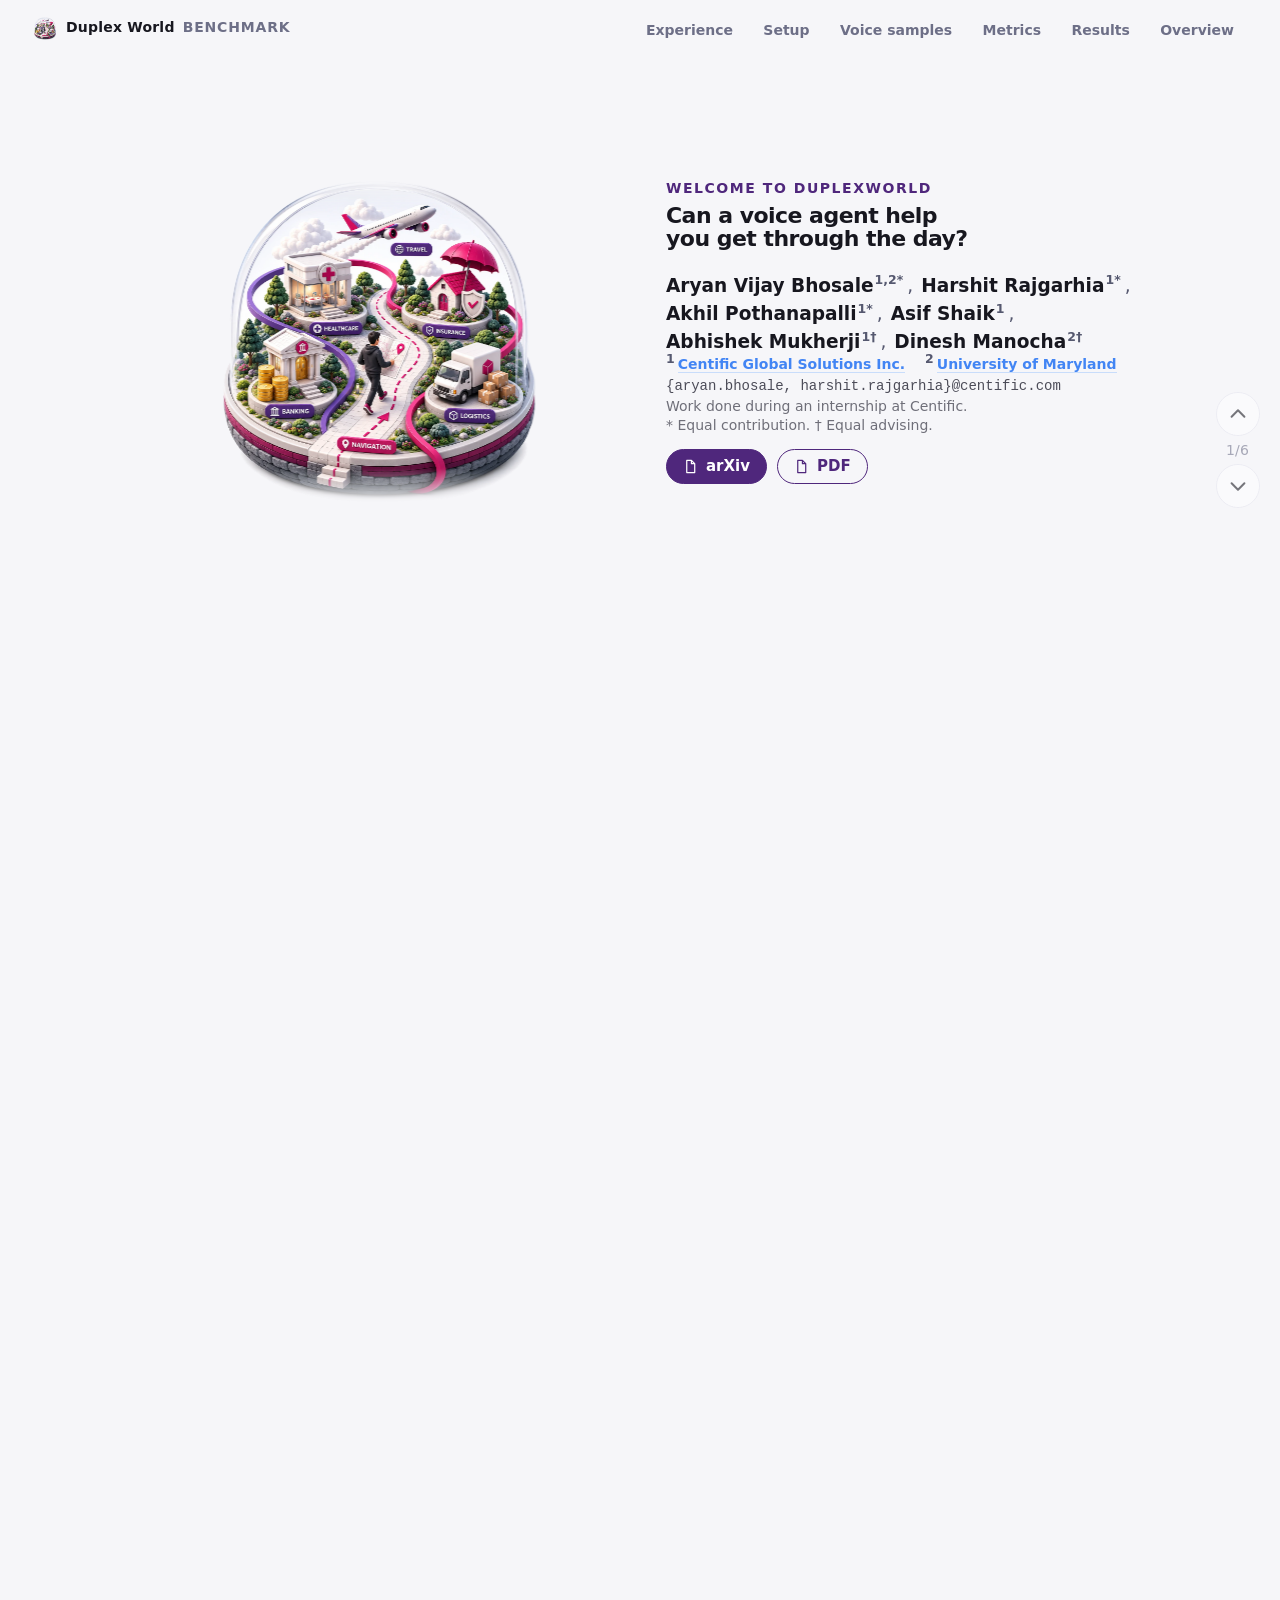
==== commit 0cb43069: "Nine pass/fail pairs, the overview folded in, and the flight geometry fixed Content - samples: the n" ====
--- a/index.html
+++ b/index.html
@@ -54,7 +54,8 @@
 };
 </script>
 <script src="data.js"></script>
-<script>window.__DW_AUTHORS = {"people": [{"name": "Aryan Vijay Bhosale", "sup": "1,2*"}, {"name": "Harshit Rajgarhia", "sup": "1*"}, {"name": "Akhil Pothanapalli", "sup": "1*"}, {"name": "Asif Shaik", "sup": "1"}, {"name": "Abhishek Mukherji", "sup": "1†"}, {"name": "Dinesh Manocha", "sup": "2†"}], "affiliations": [{"sup": "1", "name": "Centific Global Solutions Inc.", "href": "https://www.centific.com/research/applied-ai-research"}, {"sup": "2", "name": "University of Maryland", "href": "https://www.cs.umd.edu/"}], "email": "{aryan.bhosale, harshit.rajgarhia}@centific.com", "notes": ["Work done during an internship at Centific.", "* Equal contribution.  † Equal advising."]};</script>
+<script>window.__DW_AUTHORS = {"people": [{"name": "Aryan Vijay Bhosale", "sup": "1,2*"}, {"name": "Harshit Rajgarhia", "sup": "1*"}, {"name": "Akhil Pothanapalli", "sup": "1*"}, {"name": "Asif Shaik", "sup": "1"}, {"name": "Abhishek Mukherji", "sup": "1†"}, {"name": "Dinesh Manocha", "sup": "2†"}], "affiliations": [{"sup": "1", "name": "Centific Global Solutions Inc.", "href": "https://www.centific.com/research/applied-ai-research"}, {"sup": "2", "name": "University of Maryland", "href": "https://www.cs.umd.edu/"}], "email": "{aryan.bhosale, harshit.rajgarhia}@centific.com", "notes": ["Work done during an internship at Centific.", "* Equal contribution.  † Equal advising."]};
+window.__DW_PAPER = [{"label": "arXiv", "href": "https://arxiv.org/abs/2608.10716", "kind": "arxiv"}, {"label": "PDF", "href": "https://arxiv.org/pdf/2608.10716", "kind": "pdf"}];</script>
 <script src="flight.js"></script>
 <script>
 mountFlight(document.getElementById('world'), {
@@ -71,21 +72,20 @@
     { label: 'Voice samples', href: 'samples.html' },
     { label: 'Metrics', href: 'metrics.html' },
     { label: 'Results', href: 'results.html' },
-    { label: 'Overview', href: 'overview.html' },
+    { label: 'Overview', href: 'index.html#overview' },
   ],
   video: { src: 'flight.mp4', srcSmall: 'flight-small.mp4', poster: 'img/poster.webp',
     // One entry per section, in section order. A length mismatch is not a soft
     // failure: the config is rejected and the film is dropped for the page.
-    stops: [4.00, 24.00, 52.00, 80.00, 103.50] },
+    stops: [4.00, 19.99, 38.35, 58.49, 83.36, 103.50] },
   sections: [
     {
       id: 'welcome', label: 'Welcome', stage: 'film', still: null,
       eyebrow: 'Welcome to DuplexWorld',
       title: 'Can a voice agent help you get through the day?',
-      body: 'Not answer a question. Get you through something - across a city you cannot '
-          + 'see, through a bank\u2019s identity checks, around a road that is closed. '
-          + 'DuplexWorld is six worlds of an ordinary day, and five commercial voice '
-          + 'agents trying to be useful inside them.',
+      // The authors stand where the standfirst used to. This page has no `opening` block,
+      // so the landing stop is the only place on it that a byline can live.
+      byline: true,
       cam: { x: 0.500, y: 0.470, z: 1.00 }, scroll: 2.6, linger: 0.4,
       accent: 'var(--mag)',
     },
@@ -98,7 +98,11 @@
           + 'writes the words, a second decides when to speak, a third says them out loud '
           + '- and it is allowed to talk over the agent, because that is where voice '
           + 'agents actually break.',
-      cam: { x: 0.500, y: 0.470, z: 1.00 }, scroll: 2.6, linger: 0.4,
+      // The three models are named here in a sentence; the Setup page draws them as the
+      // harness they actually are. A reader who wants that should not have to find it in
+      // the bar.
+      cta: [{ label: 'See the harness', href: 'setup.html' }],
+      cam: { x: 0.500, y: 0.470, z: 1.00 }, scroll: 2.8, linger: 0.4,
       accent: 'var(--pillar-dynamics)',
     },
     {
@@ -106,11 +110,15 @@
       eyebrow: 'Six worlds of one day',
       title: 'Banking, insurance, travel, healthcare, logistics - and a city you have to '
            + 'walk across.',
-      body: 'Five of the six are enterprise calls, the kind that already exist. The sixth '
-          + 'is new: a walker with no map and a copilot who cannot see the street, working '
-          + 'out a route together over the phone. That one is the task nobody has run a '
-          + 'voice agent through before.',
-      cam: { x: 0.500, y: 0.470, z: 1.00 }, scroll: 2.6, linger: 0.4,
+      // The same six globes the overview page carries, drawn by the same builder. Naming
+      // six worlds in a sentence and then showing nothing was the one stop on this page
+      // where the copy did all the work.
+      worlds: [
+        ['Pathfinding', 'img/pathfinding.webp'], ['Banking', 'img/banking.webp'],
+        ['Healthcare', 'img/healthcare.webp'], ['Travel', 'img/travel.webp'],
+        ['Insurance', 'img/insurance.webp'], ['Logistics', 'img/logistics.webp'],
+      ],
+      cam: { x: 0.500, y: 0.470, z: 1.00 }, scroll: 3.4, linger: 0.4,
       accent: 'var(--viod)',
     },
     {
@@ -120,8 +128,101 @@
       body: 'Eleven conversation types, 156 scenarios, five speech-to-speech systems, one '
           + 'twelve-metric suite in three pillars. Every pairing is run five times, and '
           + 'for the walking world in two acoustic channels - a quiet one and a street.',
-      cam: { x: 0.500, y: 0.470, z: 1.00 }, scroll: 2.6, linger: 0.4,
+      // The corpus ring from the overview page. The two totals in the title are the two
+      // numbers this shape divides up, so it belongs beside them rather than four pages
+      // later. Same slices, same builder, so the two pages cannot disagree.
+      ring: {
+        centre: '3,825', centreSub: 'total', keyHead: 'Conversations by world',
+        slices: [
+          ['Banking', 675], ['Insurance', 675], ['Travel', 675],
+          ['Healthcare', 675], ['Logistics', 675], ['Pathfinding', 450],
+        ],
+      },
+      cam: { x: 0.500, y: 0.470, z: 1.00 }, scroll: 3.4, linger: 0.4,
       accent: 'var(--pillar-agentic)',
+    },
+    {
+      /* THE OVERVIEW, as the last stop of this page rather than a page of its own.
+         ---------------------------------------------------------------------------------
+         Everything above is the argument one beat at a time; this is all of it at once, with
+         the mark in the middle cell. It used to live at overview.html, which meant the one
+         screen that summarises the benchmark was the one screen a reader had to leave the
+         Experience to find. The cells are the overview's own, unchanged, so the two cannot
+         say different things.
+         Full width: eleven type chips and three system plots do not fit beside a film. */
+      id: 'overview', label: 'At a glance', stage: 'film', still: null, block: 'band',
+      cam: { x: 0.500, y: 0.470, z: 1.00 }, scroll: 5.0, linger: 0.42,
+      accent: 'var(--pillar-agentic)',
+      eyebrow: 'DuplexWorld at a glance',
+      title: 'The whole benchmark, on one screen.',
+      cellsMark: 'img/hero.webp',
+      cellsMarkAlt: 'The DuplexWorld mark: the six worlds under one dome',
+    cells: [
+      { label: 'Abstract', wide: true, text:
+        'Six worlds of an ordinary day, eleven conversation types and one twelve-metric '
+        + 'suite in three pillars, held under a single harness. Across 3,825 scored '
+        + 'conversations, none of the five commercial speech-to-speech systems evaluated '
+        + 'exceeds Pass@1 0.490, turn-taking 0.653 or DNSMOS 3.378 pooled over the worlds. '
+        + 'A different system leads each of the three.' },
+      // Figure 2(a)'s third panel, lifted from the submission at print resolution rather
+      // than redrawn: it is a density per world and the paper does not publish the
+      // durations behind it, so drawing our own would be inventing the shape.
+      // The submission's own Figure 1 panel, cropped from the arXiv page rather than
+      // redrawn: it already carries the two totals as rings, so the stat rows that used to
+      // sit above it were saying the same thing twice.
+      // Conversations by world, as a ring. Six slices, five of them equal by design, so
+      // there is one shape to read rather than eleven: the point is that the five
+      // enterprise worlds are balanced and Pathfinding is two thirds their size.
+      // Labelled directly on the arc, no legend, and the counts are stated.
+      // Four figures and one shape. The labels are parallel so the row scans as a set
+      // rather than as three sentences of different lengths.
+      { label: 'The corpus', items: [
+        ['387 h', 'of speech'], ['156', 'scenarios'], ['5', 'systems'],
+      ], ring: {
+        centre: '3,825', centreSub: 'total', keyHead: 'Conversations by world',
+        slices: [
+          ['Banking', 675], ['Insurance', 675], ['Travel', 675],
+          ['Healthcare', 675], ['Logistics', 675], ['Pathfinding', 450],
+        ] } },
+      { label: 'Six worlds', worlds: [
+        ['Pathfinding', 'img/pathfinding.webp'], ['Banking', 'img/banking.webp'],
+        ['Healthcare', 'img/healthcare.webp'], ['Travel', 'img/travel.webp'],
+        ['Insurance', 'img/insurance.webp'], ['Logistics', 'img/logistics.webp'],
+      ] },
+      { label: 'Eleven conversation types', chips: [
+        'Single intent', 'Multi intent', 'Policy refusal', 'Record disambiguation',
+        'Identity verification', 'Guided procedure', 'Mid-call correction',
+        'Suspension', 'Narrative intake', 'Rerouting', 'All-day assistance',
+      ] },
+      { label: 'Pass@1', head: { v: '0.490', who: 'Grok Voice Think Fast 1.0' },
+        plot: { accent: 'var(--pillar-agentic)', dp: 3, max: 0.55, rows: [
+        ['Grok Voice Think Fast 1.0', 0.490, 0.039], ['GPT-Realtime-2.1', 0.433, 0.035],
+        ['Gemini-3.1-Flash-Live', 0.398, 0.039], ['GPT-Realtime-2.1-mini', 0.188, 0.028],
+        ['Nova 2 Sonic', 0.011, 0.007]],
+        note: '0.011: the system that holds the floor without completing tasks.' } },
+      { label: 'Turn-taking', head: { v: '0.653', who: 'GPT-Realtime-2.1' },
+        plot: { accent: 'var(--pillar-dynamics)', dp: 3, max: 0.72, rows: [
+        ['GPT-Realtime-2.1', 0.653, 0.018], ['Grok Voice Think Fast 1.0', 0.635, 0.015],
+        ['Nova 2 Sonic', 0.566, 0.021], ['GPT-Realtime-2.1-mini', 0.521, 0.025],
+        ['Gemini-3.1-Flash-Live', 0.388, 0.012]] } },
+      { label: 'DNSMOS', head: { v: '3.378', who: 'Gemini-3.1-Flash-Live' },
+        plot: { accent: 'var(--pillar-natural)', dp: 2,
+          note: 'This axis starts at 3.0, not 0: DNSMOS is a 1-to-5 opinion score and the '
+              + 'five systems sit inside a quarter of a point of each other.', base: 3.0, max: 3.45, rows: [
+        ['Gemini-3.1-Flash-Live', 3.378, 0.008], ['GPT-Realtime-2.1', 3.350, 0.004],
+        ['GPT-Realtime-2.1-mini', 3.334, 0.009], ['Nova 2 Sonic', 3.172, 0.015],
+        ['Grok Voice Think Fast 1.0', 3.127, 0.007]] } },
+      // The ninth cell. The grid was eight tiles in a nine-cell matrix, so the bottom
+      // right corner was simply missing. It carries the sentence the three plots beside it
+      // add up to - the paper's own thesis, already stated in the abstract tile - with the
+      // system that holds each pillar. No new claim: the same three numbers, named.
+      { label: 'The finding', text: 'A different system leads each of the three.',
+        leads: [
+          ['Agentic capability', 'Pass@1 0.490', 'Grok Voice Think Fast 1.0'],
+          ['Conversational dynamics', 'Turn-taking 0.653', 'GPT-Realtime-2.1'],
+          ['Naturalness', 'DNSMOS 3.378', 'Gemini-3.1-Flash-Live'],
+        ] },
+    ],
     },
     {
       id: 'out', label: 'Duplex World', stage: 'film', still: null, layout: 'hero',
--- a/world.css
+++ b/world.css
@@ -28,14 +28,19 @@
   --soft:      #55586F;
   --grey:      #6d6f87;
   /* Defined here so no element depends on a JS fallback for its colour. */
-  --accent:    #0B7A56;   /* 4.56:1 on the page ground; was 4.00 */
+  --accent:    #4F277C;   /* 10.17:1 on the page ground; the green it replaced was 4.95 */
   /* Accents are now the paper's three PILLAR hues and nothing else. The magenta and
      violet that used to sit here were decoration: they encoded nothing, appeared nowhere
      in the paper, and collided with the vendor marks drawn on top of them. Every rule
-     downstream keeps its old token name and simply resolves to a pillar colour. */
-  --mag:       #0B7A56;   --magd: #085C41;  --magbg: #E8F5F0;  --magln: #C3E4D8;
+     downstream keeps its old token name and simply resolves to a pillar colour.
+     The agentic hue is the brand purple, the same #4F277C the art and the film already
+     carry and that --world-pathfinding has always used, rather than a green that
+     appeared in neither. (Deliberately unnamed here: this file ships byte-identical into
+     both variants, so spelling the organisation out is a de-anonymising leak - the guard
+     in make_site.py rejects the build for it, which is how this comment got reworded.) */
+  --mag:       #4F277C;   --magd: #3B1C5E;  --magbg: #F0EBF6;  --magln: #D5C8E4;
   --vio:       #4285F4;   --viod: #1F63D6;  --viobg: #E9F1FE;  --violn: #C9DDFB;
-  --teal:      #0B7A56;   --teald: #085C41; --tealbg: #E8F5F0; --tealln: #C3E4D8;
+  --teal:      #4F277C;   --teald: #3B1C5E; --tealbg: #F0EBF6; --tealln: #D5C8E4;
   --amb:       #F28C00;   --ambd: #B36800;  --ambbg: #FFF3E2;  --ambln: #F6D6A6;
   --red:       #C0392B;   --redbg: #FDEDEB; --redln: #F2C9C3;
   --paper:     #ffffff;
@@ -112,9 +117,15 @@
   pointer-events: none;
   /* A ground of its own. The bar was fully transparent, so everything that scrolled
      underneath printed straight through the nav: on a phone the author names and the
-     wordmark occupied the same pixels. Translucent rather than solid, with a blur behind
-     it, so the page still reads as continuous under the bar. */
-  background: color-mix(in srgb, var(--bg-base) 78%, transparent);
+     wordmark occupied the same pixels.
+     Now OPAQUE rather than 78% translucent. A band panel taller than the viewport travels
+     through its band - that is what makes its tail reachable - so its heading necessarily
+     passes behind this bar on the way up. Measured: the at-a-glance heading reaches -12px
+     and four of the results headings reach between 7px and 61px against a 64px bar. At 78%
+     they ghosted through it half-legible, which reads as content dissolving rather than as
+     content scrolling past. Solid, it simply goes behind the bar, which is what a fixed
+     header is for. The blur stays for the rounded ends. */
+  background: var(--bg-base);
   -webkit-backdrop-filter: saturate(1.6) blur(14px);
   backdrop-filter: saturate(1.6) blur(14px);
   border-bottom: 1px solid transparent;
@@ -371,6 +382,11 @@
 
 @media (prefers-reduced-motion: reduce) {
   .fw-auto-icon { transition: none; }
+  /* The transcript highlights tween so a turn change does not snap. A reader who has asked
+     for less motion wants the state, not the tween: the class still lands, it just lands
+     instantly. The JS follow-scroll makes the same choice off the same query. */
+  .fw-turn, .fw-turn.is-now,
+  .fw-tp-turn, .fw-tp-turn.is-now { transition: none; }
 }
 
 /* ------------------------------------------------------------- world index */
@@ -1268,12 +1284,12 @@
   --sys-nova:   #F28C00;   /* Nova 2 Sonic          */
 
   /* Pillar accents. Section headers and metric cards only, never a system bar. */
-  --pillar-agentic:  #0B7A56;
+  --pillar-agentic:  #4F277C;
   --pillar-dynamics: #4285F4;
   --pillar-natural:  #F28C00;
   /* The same three hues, darkened until they clear 4.5:1 as TEXT on both grounds.
      A fill can be vivid; a 12px label in the same colour cannot. */
-  --pillar-agentic-t:  #0B7A56;
+  --pillar-agentic-t:  #4F277C;
   --pillar-dynamics-t: #376fcc;
   --pillar-natural-t:  #a66000;
 
@@ -2505,6 +2521,116 @@
 }
 .fw-open-note { font-size: inherit; color: inherit; }
 
+/* The byline standing in a flight stop rather than in the opening block.
+   -----------------------------------------------------------------------------------
+   In the opening it sits under a title in a dense three-by-three grid and has to stay
+   tight. On the landing stop it is the ONLY thing under the title, on a half-width column
+   with the film beside it, so the constraint is reversed: at the opening's sizes it read
+   as a caption stranded in white space. Set a step up, with the three rows actually
+   separated, and let the names breathe on their own line. */
+.fw-body-by { margin-top: 22px; gap: 10px; }
+.fw-body-by .fw-open-authors {
+  font-size: clamp(17px, 1.45vw, 21px);
+  line-height: 1.42;
+  gap: 2px 8px;
+}
+.fw-body-by .fw-open-author sup,
+.fw-body-by .fw-open-aff sup { font-size: 12.5px; }
+.fw-body-by .fw-open-affrow { font-size: 15.5px; gap: 4px 20px; }
+.fw-body-by .fw-open-notes  { font-size: 14.5px; gap: 2px 18px; margin-top: 2px; }
+
+/* THE PAPER BUTTONS.
+   -----------------------------------------------------------------------------------
+   The shape a project page for a paper uses: a pill per destination, the label spelled
+   out, an outline rather than a fill so they sit under the byline without competing with
+   the title above them. */
+.fw-open-links { display: flex; flex-wrap: wrap; gap: 10px; margin-top: 14px; }
+.fw-paperbtn {
+  display: inline-flex; align-items: center; gap: 8px;
+  padding: 9px 16px;
+  font-size: 15px; font-weight: 640; line-height: 1;
+  color: var(--paper); text-decoration: none;
+  background: var(--pillar-agentic);
+  border: 1px solid var(--pillar-agentic);
+  border-radius: 999px;
+  transition: background .16s ease, box-shadow .16s ease, transform .16s ease;
+}
+.fw-paperbtn:hover {
+  background: var(--magd); border-color: var(--magd);
+  box-shadow: 0 3px 14px rgba(23, 23, 31, .16);
+}
+.fw-paperbtn:focus-visible { outline: 2px solid var(--ink); outline-offset: 3px; }
+/* The second and later destinations are the same journey, so they are the quieter
+   variant: same pill, outline only. */
+.fw-paperbtn.is-pdf {
+  color: var(--pillar-agentic); background: transparent;
+}
+.fw-paperbtn.is-pdf:hover {
+  color: var(--paper); background: var(--pillar-agentic);
+}
+.fw-paperbtn-i { width: 15px; height: 15px; flex: none; }
+
+/* A figure carried by a flight STOP rather than by an opening cell.
+   -----------------------------------------------------------------------------------
+   The opening packs nine cells into a grid, so the ring and the globes are sized to fit a
+   ninth of a screen. A stop gives the same figure a whole copy column with the film beside
+   it, so at the cell sizes they read as thumbnails of themselves. Scaled up here rather
+   than in the shared rules, which the opening still needs at its own size. */
+.fw-stop-fig { margin-top: 20px; }
+.fw-stop-fig .fw-ring-wrap { gap: 22px; margin-top: 0; }
+.fw-stop-fig .fw-ring { max-height: 190px; }
+.fw-stop-fig .fw-ring-khead { font-size: 14px; }
+.fw-stop-fig .fw-ring-kname { font-size: 14.5px; }
+.fw-stop-fig .fw-open-worlds {
+  grid-template-columns: repeat(3, minmax(0, 1fr));
+  gap: 12px 18px;
+}
+.fw-stop-fig .fw-open-wimg { width: clamp(36px, 3.4vw, 56px); }
+.fw-stop-fig .fw-open-w span { font-size: 15px; }
+@media (max-width: 900px) {
+  .fw-stop-fig .fw-open-worlds { grid-template-columns: repeat(2, minmax(0, 1fr)); }
+  .fw-stop-fig .fw-ring-wrap { flex-wrap: wrap; }
+}
+
+/* The three-by-three grid carried by a STOP rather than by the opening block.
+   -----------------------------------------------------------------------------------
+   In the opening it owns a whole viewport under a title, so it is sized to fill one. On a
+   stop it sits under an eyebrow and a title inside a band panel that also has to travel,
+   so it takes its height from its content instead of stretching to the screen. */
+.fw-stop-cells { margin-top: 18px; }
+.fw-stop-cells .fw-open-grid { height: auto; min-height: 0; }
+/* THE GRID NEEDS THE BAND, NOT THE COPY MEASURE.
+   -----------------------------------------------------------------------------------
+   Measured at 1600px wide: as a page opening the grid is 1523px across and 527px tall; as
+   a stop it came out 650px across and 1068px tall. The copy column is a reading measure -
+   right for a paragraph, wrong for a three-by-three of charts - and a band stop still
+   inherits it, so three 502px columns became three 211px ones and the grid paid for the
+   lost width in height. That doubled height is also what put its tail past the fold.
+   Lifted only for the panel that actually carries this grid, so every other band stop
+   keeps the measure its prose wants. */
+.fw-shell-split[data-block="band"] .fw-copy:has(.fw-stop-cells) { max-width: none; }
+
+/* WIDE BAND STOPS TAKE THE BAND.
+   -----------------------------------------------------------------------------------
+   A band stop stands the stage down precisely because its content does not fit beside a
+   film, and then the panel capped it at 1200px anyway. Measured across the site at 1600px
+   wide, every one of these sat at 1200 with 352px of empty band beside it, and the gap
+   grows with the screen: 672px unused at 1920.
+   The cap is right for PROSE - a paragraph at 1500px is unreadable - so it stays the
+   default and is lifted only for the blocks that are figures rather than text: the map
+   tiles, the call tiles and their timelines, the eleven-column results tables, the card
+   grids and the at-a-glance grid. The three Pathfinding maps were the worst of it, at
+   1152px for three tiles side by side. */
+.fw-shell-split[data-block="band"] .fw-panel:has(.fw-stop-cells),
+.fw-shell-split[data-block="band"] .fw-panel:has(.fw-maps),
+.fw-shell-split[data-block="band"] .fw-panel:has(.fw-tapes),
+.fw-shell-split[data-block="band"] .fw-panel:has(.fw-runs),
+.fw-shell-split[data-block="band"] .fw-panel:has(.fw-cards),
+.fw-shell-split[data-block="band"] .fw-panel:has(.fw-navcards),
+.fw-shell-split[data-block="band"] .fw-panel:has(.fw-pillars) {
+  max-width: min(1560px, calc(100vw - 48px));
+}
+
 /* Shown only where the stage cannot carry it. See the phone block in alt-split.css. */
 .fw-phone-only { display: none; }
 
@@ -3087,11 +3213,18 @@
   background: var(--ink);
   transform: translateX(-1px);
 }
-/* The turn being spoken. */
+/* The turn being spoken. Faded in and out rather than switched: a transcript follows the
+   audio turn by turn, so an untweened background snapped once per turn and read as a
+   flicker running down the page. The out-transition is slower than the in, because a turn
+   that has just finished should recede rather than vanish under the one that follows. */
+.fw-turn {
+  transition: background .34s ease, outline-color .34s ease;
+}
 .fw-turn.is-now {
   background: color-mix(in oklab, var(--pillar-agentic) 12%, transparent);
   border-radius: 8px;
   outline: 1px solid color-mix(in oklab, var(--pillar-agentic) 30%, transparent);
+  transition: background .16s ease, outline-color .16s ease;
 }
 
 
@@ -3375,7 +3508,14 @@
   font: inherit; font-size: 14px; line-height: 1.42; color: var(--text);
 }
 .fw-tp-turn:hover { background: var(--bg-base); }
-.fw-tp-turn.is-now { background: color-mix(in srgb, var(--ink2) 8%, transparent); }
+/* Same tween as the full transcript above, and for the same reason: this one runs inside a
+   190px scroller, so an instant swap moved the eye twice at once - the highlight jumping
+   and the list scrolling under it. */
+.fw-tp-turn { transition: background .34s ease; }
+.fw-tp-turn.is-now {
+  background: color-mix(in srgb, var(--ink2) 8%, transparent);
+  transition: background .16s ease;
+}
 .fw-tp-who { font-size: 14px; font-weight: 640; color: var(--pillar-agentic); }
 .fw-tp-turn.is-user .fw-tp-who { color: var(--pillar-dynamics-t); }
 .fw-tp-at {
@@ -3623,11 +3763,19 @@
 .fw-hn-model {
   font-size: var(--t-micro); color: var(--ink-soft); margin-top: 2px;
   font-family: ui-monospace, SFMono-Regular, Menlo, monospace;
-}
+  display: flex; align-items: center; gap: 7px;
+}
+/* The vendor mark beside a model name, in both columns of the harness. Sized to the cap
+   height of the monospace it sits against rather than to the line box, so the logo and the
+   name share a baseline instead of the logo riding high. */
+.fw-hn-mark { display: inline-flex; flex: none; width: 15px; height: 15px; }
+.fw-hn-mark img, .fw-hn-mark svg { width: 100%; height: 100%; display: block; }
+.fw-hn-mark svg { color: var(--muted); }
 .fw-hn-says { font-size: var(--t-micro); color: var(--ink-soft); margin: 6px 0 0; line-height: 1.42; }
 .fw-hn-sys {
   font-size: var(--t-micro); padding: 5px 9px; border-radius: 8px; margin-top: 6px;
   background: rgba(14, 16, 41, .04); color: var(--ink-soft);
+  display: flex; align-items: center; gap: 8px;
 }
 .fw-hn-sys.is-lead {
   background: color-mix(in srgb, var(--pillar-agentic) 12%, #fff);
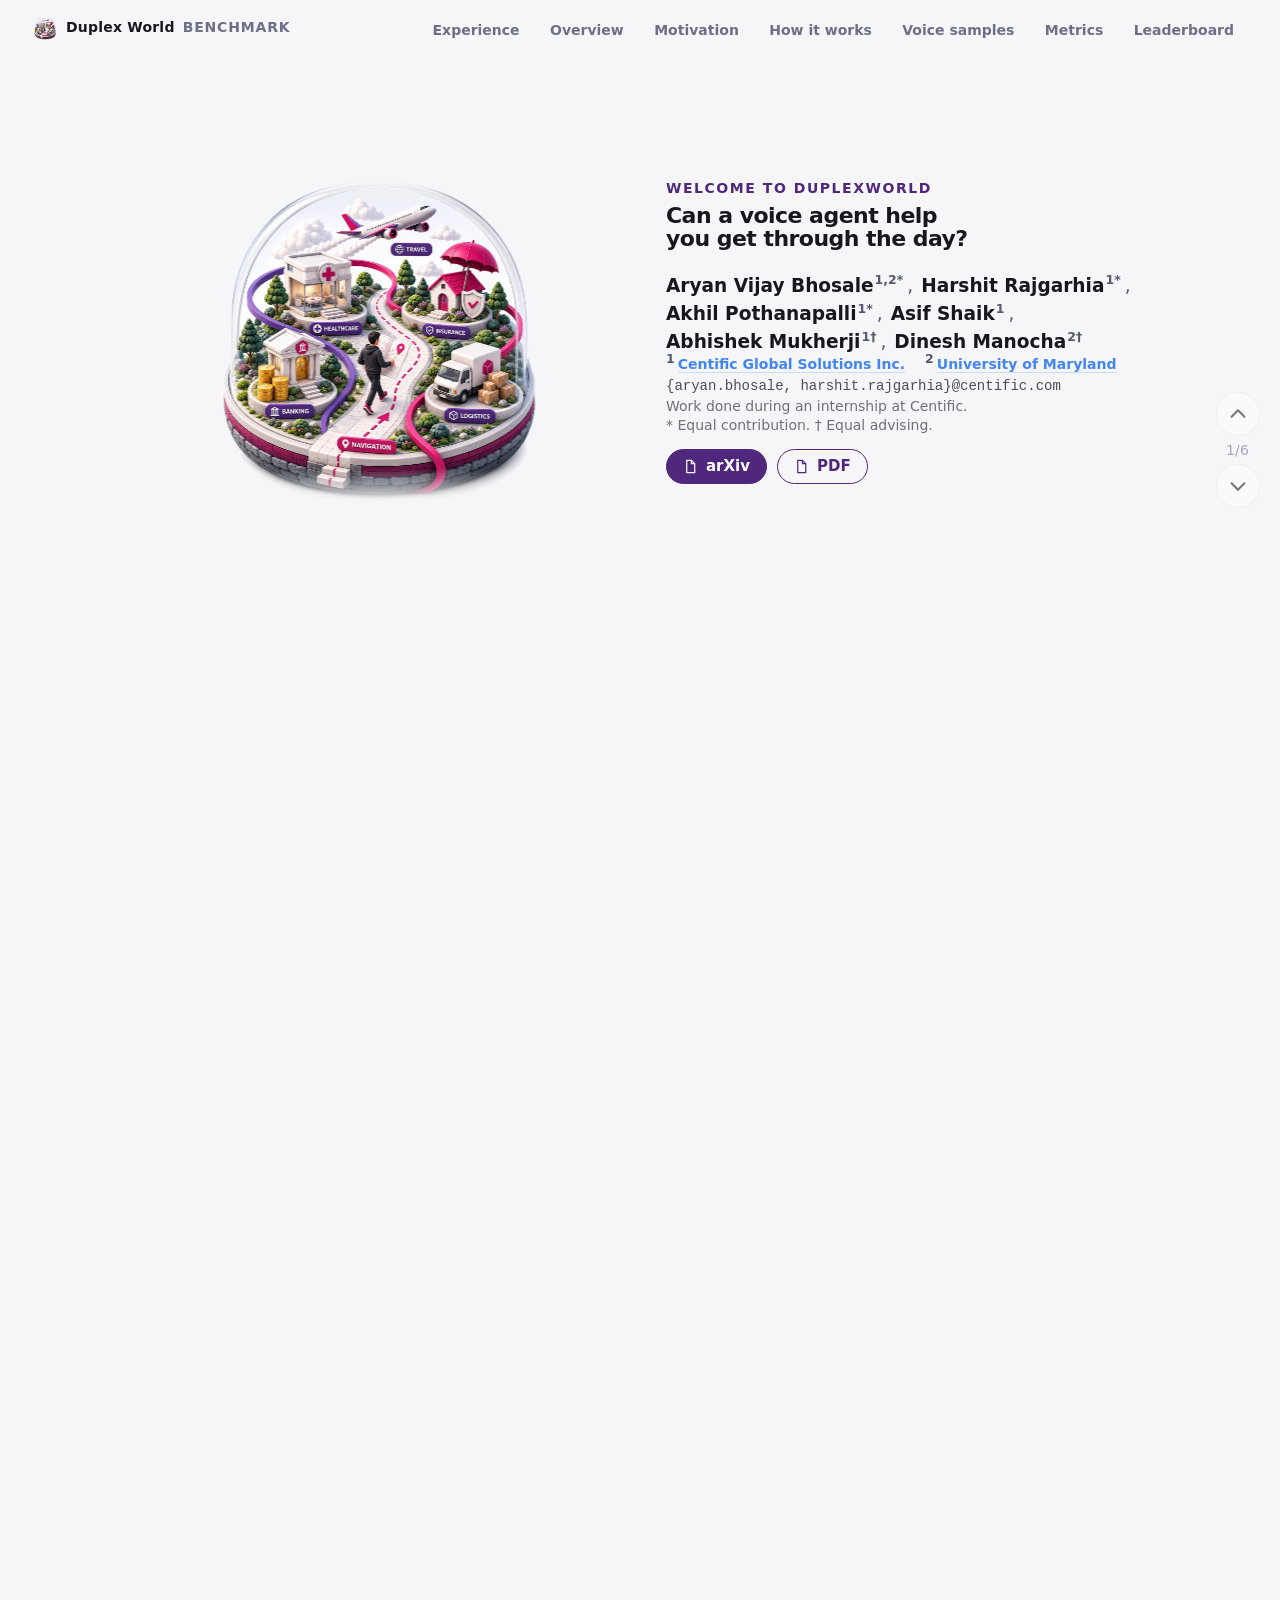
==== commit eeaeea9d: "Add the leaderboard and the motivation page, retire results The leaderboard replaces the results pag" ====
--- a/index.html
+++ b/index.html
@@ -68,11 +68,12 @@
   hint: 'scroll',
   nav: [
     { label: 'Experience', href: 'index.html' },
-    { label: 'Setup', href: 'setup.html' },
+    { label: 'Overview', href: 'index.html#overview' },
+    { label: 'Motivation', href: 'motivation.html' },
+    { label: 'How it works', href: 'setup.html' },
     { label: 'Voice samples', href: 'samples.html' },
     { label: 'Metrics', href: 'metrics.html' },
-    { label: 'Results', href: 'results.html' },
-    { label: 'Overview', href: 'index.html#overview' },
+    { label: 'Leaderboard', href: 'leaderboard.html' },
   ],
   video: { src: 'flight.mp4', srcSmall: 'flight-small.mp4', poster: 'img/poster.webp',
     // One entry per section, in section order. A length mismatch is not a soft
@@ -125,9 +126,14 @@
       id: 'scale', label: 'The scale', stage: 'film', still: null,
       eyebrow: 'What was run',
       title: '3,825 scored conversations. 387 hours of speech.',
-      body: 'Eleven conversation types, 156 scenarios, five speech-to-speech systems, one '
-          + 'twelve-metric suite in three pillars. Every pairing is run five times, and '
-          + 'for the walking world in two acoustic channels - a quiet one and a street.',
+      // 144 CAMPAIGNED, not 156 authored. The sentence is about what was run, and it was
+      // reading as though all 156 authored scenarios had been: the other twelve are
+      // Pathfinding variants that are released and not run, which the composition matrix on
+      // the results page states and this line did not.
+      body: 'Eleven conversation types, 144 scenarios campaigned out of 156 authored, five '
+          + 'speech-to-speech systems, one metric suite in three pillars. Every pairing is '
+          + 'run five times, and for the walking world in two acoustic channels - a quiet '
+          + 'one and a street.',
       // The corpus ring from the overview page. The two totals in the title are the two
       // numbers this shape divides up, so it belongs beside them rather than four pages
       // later. Same slices, same builder, so the two pages cannot disagree.
--- a/world.css
+++ b/world.css
@@ -2290,6 +2290,16 @@
 [data-step="2"] .fw-map.is-ok[data-at="2"],
 [data-step="3"] .fw-map { pointer-events: auto; visibility: visible; }
 
+/* A maps grid marked `all` is not part of the staged reveal: every tile is up from the
+   first frame, at the final two-row size, whatever `data-step` happens to say. The reveal
+   builds the three PASSES one at a time on the stop before this one; replaying that build
+   before the three failures arrive would be telling the reader something they just read. */
+.fw-maps.is-all .fw-map { opacity: 1; pointer-events: auto; visibility: visible; }
+.fw-maps.is-all {
+  grid-template-columns: repeat(var(--cols, 3), minmax(0, 1fr));
+  grid-template-rows: repeat(2, var(--map-h));
+}
+
 .fw-map-head {
   display: flex;
   align-items: center;
@@ -2627,6 +2637,16 @@
 .fw-shell-split[data-block="band"] .fw-panel:has(.fw-runs),
 .fw-shell-split[data-block="band"] .fw-panel:has(.fw-cards),
 .fw-shell-split[data-block="band"] .fw-panel:has(.fw-navcards),
+/* The three figure stops the first pass of this rule missed, all of them on the results
+   page and all of them measured at 1200px in a 1552px band: the small multiples (twelve
+   panels on one shared scale, which is only worth printing if the scale is wide enough to
+   separate them), the composition matrix, and the duration violins whose x axis runs to a
+   twenty minute cap. Plus the metric suite on its own page. */
+.fw-shell-split[data-block="band"] .fw-panel:has(.fw-sm),
+.fw-shell-split[data-block="band"] .fw-panel:has(.fw-mx),
+.fw-shell-split[data-block="band"] .fw-panel:has(.fw-vio),
+.fw-shell-split[data-block="band"] .fw-panel:has(.fw-work),
+.fw-shell-split[data-block="band"] .fw-panel:has(.fw-metrics),
 .fw-shell-split[data-block="band"] .fw-panel:has(.fw-pillars) {
   max-width: min(1560px, calc(100vw - 48px));
 }
@@ -3400,9 +3420,15 @@
   --sys-nova-t:   #AE6500;
 }
 
+/* TWO COLUMNS, one passing call and one failing call of the same shape on the same row.
+   `auto-fit` gave three across on a wide band, which broke the pairing the whole figure
+   rests on: the reader could not tell which failure belonged to which success, because the
+   second column of one row was the pass of the next pair. The tapes are authored in
+   ok/bad order, so two fixed columns put the two halves of a pair side by side at every
+   width wide enough to hold them. */
 .fw-tapes {
   display: grid; gap: 18px;
-  grid-template-columns: repeat(auto-fit, minmax(min(100%, 430px), 1fr));
+  grid-template-columns: repeat(2, minmax(0, 1fr));
   margin-top: 14px;
 }
 .fw-tp {
@@ -3812,3 +3838,58 @@
   box-shadow: 0 6px 20px rgba(0, 0, 0, .09);
 }
 .fw-run[role="button"]:focus-visible { outline: 3px solid var(--accent, var(--ink)); outline-offset: 3px; }
+
+/* ------------------------------------------------- one real exchange, on the setup page
+   The harness diagram claims the caller and the agent hold the channel at once. This is
+   the evidence for it: the opening seconds of a scored call, both lanes on one clock, with
+   every moment they are both speaking marked. Every value is read from the payload at run
+   time - see the note beside the renderer in flight.js - so it cannot drift from the file
+   the samples page plays. */
+.fw-ex { margin: 14px 0 0; padding: 0; }
+.fw-ex-lede {
+  font-size: 12px; font-weight: 700; letter-spacing: .08em; text-transform: uppercase;
+  color: var(--ink-3); margin-bottom: 9px;
+}
+.fw-ex-body {
+  border: 1px solid var(--line); border-radius: 12px; background: var(--paper);
+  padding: 13px 14px 12px;
+}
+.fw-ex-lanes { position: relative; display: flex; flex-direction: column; gap: 5px; }
+.fw-ex-lane { display: grid; grid-template-columns: 52px 1fr; gap: 9px; align-items: center; }
+.fw-ex-lane-k {
+  font-size: 11px; font-weight: 700; letter-spacing: .06em; text-transform: uppercase;
+  color: var(--ink-3); text-align: right;
+}
+.fw-ex-track {
+  position: relative; height: 16px; border-radius: 4px;
+  background: color-mix(in srgb, var(--ink) 5%, transparent);
+}
+.fw-ex-bar { position: absolute; top: 3px; bottom: 3px; border-radius: 3px; }
+.fw-ex-bar.is-agent { background: var(--pillar-agentic); }
+.fw-ex-bar.is-user  { background: var(--pillar-dynamics); }
+/* The overlaps sit ACROSS both lanes rather than on either one, because that is what they
+   are: a property of the pair, not of a speaker. Drawn behind the bars so a bar is never
+   obscured by the marker that describes it. */
+.fw-ex-overs { position: absolute; left: 61px; right: 0; top: 0; bottom: 0; pointer-events: none; }
+.fw-ex-over {
+  position: absolute; top: -2px; bottom: -2px;
+  background: color-mix(in srgb, var(--mag) 26%, transparent);
+  border-left: 1px solid var(--mag); border-right: 1px solid var(--mag);
+}
+.fw-ex-axis {
+  display: flex; justify-content: space-between; margin: 6px 0 0 61px;
+  font-size: 11px; color: var(--ink-3); font-variant-numeric: tabular-nums;
+}
+.fw-ex-talk { margin-top: 11px; display: flex; flex-direction: column; gap: 7px; }
+.fw-ex-line {
+  margin: 0; font-size: 13.5px; line-height: 1.45; color: var(--ink-2);
+  padding-left: 10px; border-left: 2px solid var(--line);
+}
+.fw-ex-line.is-agent { border-left-color: var(--pillar-agentic); }
+.fw-ex-line.is-user  { border-left-color: var(--pillar-dynamics); }
+.fw-ex-who {
+  display: block; font-size: 10.5px; font-weight: 700; letter-spacing: .08em;
+  text-transform: uppercase; color: var(--ink-3); margin-bottom: 1px;
+}
+.fw-ex-foot { margin: 11px 0 0; font-size: 12.5px; color: var(--ink-2); }
+.fw-ex-foot + .fw-hn-more { margin-top: 8px; }
--- a/alt-split.css
+++ b/alt-split.css
@@ -791,7 +791,35 @@
 /* A band has no film to align to, so it does not need the horizon the split layout hangs
    from - that was leaving a fifth of the screen empty above every world's own name. The
    copy column's own top padding is what sets it. */
-.fw-shell-split[data-block="band"] .fw-copy { padding-top: 96px; }
+/* `--band-pad` is written by the flight on every stop change: 96 for a panel that has to
+   travel, and whatever centres it for one that fits. See the note beside it in flight.js. */
+.fw-shell-split[data-block="band"] .fw-copy { padding-top: var(--band-pad, 96px); }
+/* SYMMETRY. The copy column is the FILM'S neighbour in the split layout, so it is pinned to
+   the film's right edge and to the page's right gutter - `left: var(--left); right: var(--gut)`.
+   On a band --left drops to 0 but the right gutter stayed, so the whole column was the width
+   of the page minus one gutter, hard against the left edge. Measured at 1600: 24px of margin
+   on the left and 94 on the right, and the reader reads that as the page being off centre
+   rather than as a gutter. The band spans the page and its own panel does the centring.
+
+   ONLY where the layout is actually two columns. Below 1041 the split has already become a
+   stack and the copy is centred the other way, with `left: 50%` and a translate of half its
+   own width. Setting left to 0 there and leaving the translate alone put the panel at
+   x = -488 on a 1024px screen - half the page off the left edge, with no sideways scroll to
+   reach it. Measured, after this rule was first written without the query. */
+@media (min-width: 1041px) {
+  .fw-shell-split[data-block="band"] .fw-copy {
+    left: 0;
+    right: 0;
+    max-width: none;
+  }
+}
+/* Below that the split is a stack: the film takes the top 44vh and the copy starts under it.
+   A band has no film - the stage is explicitly stood down - so those 44 vertical percent
+   were 338px of empty page above the maps on a 768px screen. The copy starts under the
+   header instead, and the band's own fitted length shortens to match. */
+@media (max-width: 1040px) {
+  .fw-shell-split[data-block="band"] .fw-copy { top: 72px; }
+}
 .fw-shell-split[data-block="band"] .fw-panel {
   will-change: transform;
   left: 0;
@@ -807,21 +835,104 @@
    wide enough to be read rather than skimmed. */
 .fw-shell-split[data-block="band"] .fw-maps {
   grid-template-columns: repeat(3, minmax(0, 1fr)) !important;
-  --map-h: clamp(190px, 22vh, 260px);
-}
+  /* 190px of ROW is 104px of map once the card's own heading and caption are taken out, and
+     a 487x104 window on a five-by-five street grid is where the walker's label and the
+     copilot's label print on top of each other. The row height was small because the band
+     was a fixed number of viewports and a taller grid fell off the bottom of it - now that
+     the band is fitted to its content, a taller grid simply gets more band to travel
+     through, so the maps can have the size the labels need. */
+  --map-h: clamp(300px, 40vh, 430px);
+  /* The ONE-row height, used by the stop that shows only the three solved walks. It gets
+     the whole band to itself, so it is not the two-row height and should not be derived
+     from it. */
+  --map-tall: clamp(320px, 56vh, 560px);
+}
+/* SIX TRACKS, so the two groups land on their own rows.
+   Two equal columns put the third Pathfinding walk beside the first banking call, which
+   reads as one undifferentiated list. On six tracks the sheet's own span rules apply -
+   the first three tiles take two tracks each and the rest take three - so the walks fill
+   the top row three across and the recorded calls run two across underneath, which is the
+   order the page claims: Pathfinding first, then the enterprise types.
+   The rows stay auto so the band's travel carries the reader down them; the tiles get
+   their height from the rule below rather than from the row. */
 .fw-shell-split[data-block="band"] .fw-runs {
-  grid-template-columns: repeat(2, minmax(0, 1fr)) !important;
-  /* The half-width layout packed five tiles into a fixed set of rows. On the band there
-     are seven, each with a player and a transcript, so the rows size to their content and
-     the band's travel carries the reader down them. */
+  grid-template-columns: repeat(6, minmax(0, 1fr)) !important;
   grid-auto-rows: auto !important;
   height: auto !important;
   max-height: none !important;
 }
-.fw-shell-split[data-block="band"] .fw-run {
-  min-height: 320px;
+.fw-shell-split[data-block="band"] .fw-run { min-height: 320px; }
+
+/* THE STAGED RUNS GRID. One sample, then two, then three.
+   Same idea as the walks on the setup page and the same reason: three recordings dropped
+   on screen at once is a contact sheet, and the reader has no way to know which one the
+   page is talking about. Revealed one at a time, each arrival is the subject.
+   Column count rather than opacity does the work - a tile that is not up yet has no track
+   to sit in - so the first sample uses the whole width instead of a third of it. Opacity
+   is carried alongside so the arrival is a fade rather than a snap, and visibility is
+   taken away too: a transparent tile is still in the hit-testing tree, and a click near
+   the left edge of the grid opened a recording nobody could see. */
+.fw-shell-split[data-block="band"] .fw-runs.is-staged {
+  /* NO width transition on the columns. The walk renderer re-frames itself 140ms after its
+     box stops changing, so an eased column is 550ms of the map being redrawn against a
+     width it is about to lose - photographed mid-reveal as a street grid with no route,
+     no closures and no walker on it. The columns snap and the tile fades in instead: the
+     renderer measures once, at the size it is going to keep. */
+  grid-template-columns: 1fr 0fr 0fr !important;
+}
+.fw-shell-split[data-block="band"][data-step="1"] .fw-runs.is-staged {
+  grid-template-columns: 1fr 1fr 0fr !important;
+}
+.fw-shell-split[data-block="band"][data-step="2"] .fw-runs.is-staged,
+.fw-shell-split[data-block="band"][data-step="3"] .fw-runs.is-staged {
+  grid-template-columns: 1fr 1fr 1fr !important;
+}
+.fw-runs.is-staged .fw-run {
+  /* The sheet spans the first three tiles across two tracks each and the rest across three,
+     which is the six-track layout the un-staged grid uses. A staged grid has three tracks
+     and one tile per track, so the spans have to go or the second tile lands off the end. */
   grid-column: auto !important;
-}
+  opacity: 0; visibility: hidden; pointer-events: none;
+  transform: translateY(10px);
+  /* Transform, not height or width: a tile that arrives by GROWING makes the walk renderer
+     inside it re-measure and re-frame the map for every frame of the arrival. A transform
+     is composited and changes no box, so the map is drawn once, at the size it keeps. */
+  transition: opacity .42s ease, transform .42s cubic-bezier(.2,.7,.3,1);
+}
+[data-step="0"] .fw-runs.is-staged .fw-run[data-at="0"],
+[data-step="1"] .fw-runs.is-staged .fw-run[data-at="0"],
+[data-step="1"] .fw-runs.is-staged .fw-run[data-at="1"],
+[data-step="2"] .fw-runs.is-staged .fw-run,
+[data-step="3"] .fw-runs.is-staged .fw-run {
+  opacity: 1; visibility: visible; pointer-events: auto; transform: none;
+}
+/* ONE height for every step, and a tall one.
+   Two reasons, and the second is the important one. A tile that is 52vh alone and 40vh in
+   company changes size on every step, and each change makes the walk renderer inside it
+   re-measure and redraw a map that did not need redrawing. And with the panel now centred
+   in its band, a 40vh tile left a third of the screen empty under it: at 58vh the three
+   walks fill two thirds of the viewport, which is what the stop is for. */
+.fw-shell-split[data-block="band"] .fw-runs.is-staged .fw-run {
+  /* 66vh, up from 58. With the panel centred in its band, the tiles are the only thing on
+     the screen and the rest is ground: at 58vh they used 63% of the viewport and left 146px
+     of nothing under them. At 66 the panel is 535 of 757 - a heading, three tiles, and a
+     margin either side that is a margin rather than a gap. Any taller and a three-across
+     map goes portrait, which the street grid inside it does not want. */
+  height: clamp(320px, 66vh, 620px);
+}
+@media (prefers-reduced-motion: reduce) {
+  .fw-runs.is-staged .fw-run { transition: none; transform: none; }
+}
+/* A DEFINITE height, not just a floor.
+   `grid-auto-rows: auto` lets a row be as tall as its content, and the content of a
+   Pathfinding tile is a renderer that measures its host and lays itself out to fill it -
+   so with an auto row there is nothing to fill and nothing to stop it. Measured on the
+   samples page: two walk tiles over 690px tall each, one street grid per screen, and the
+   five call tiles pushed a page and a half down. Same failure the `--map-h` comment
+   describes for the maps grid, and the same fix: state the height.
+   `min-height` still wins where it is larger, so a tile that has been played - which opens
+   the speech activity strip and the transcript rail under the map - still grows to 620. */
+.fw-shell-split[data-block="band"] .fw-run { height: clamp(300px, 40vh, 440px); }
 
 
 /* At 1366 the opening's three plot tiles are ~30px shorter than at 1560, which is exactly
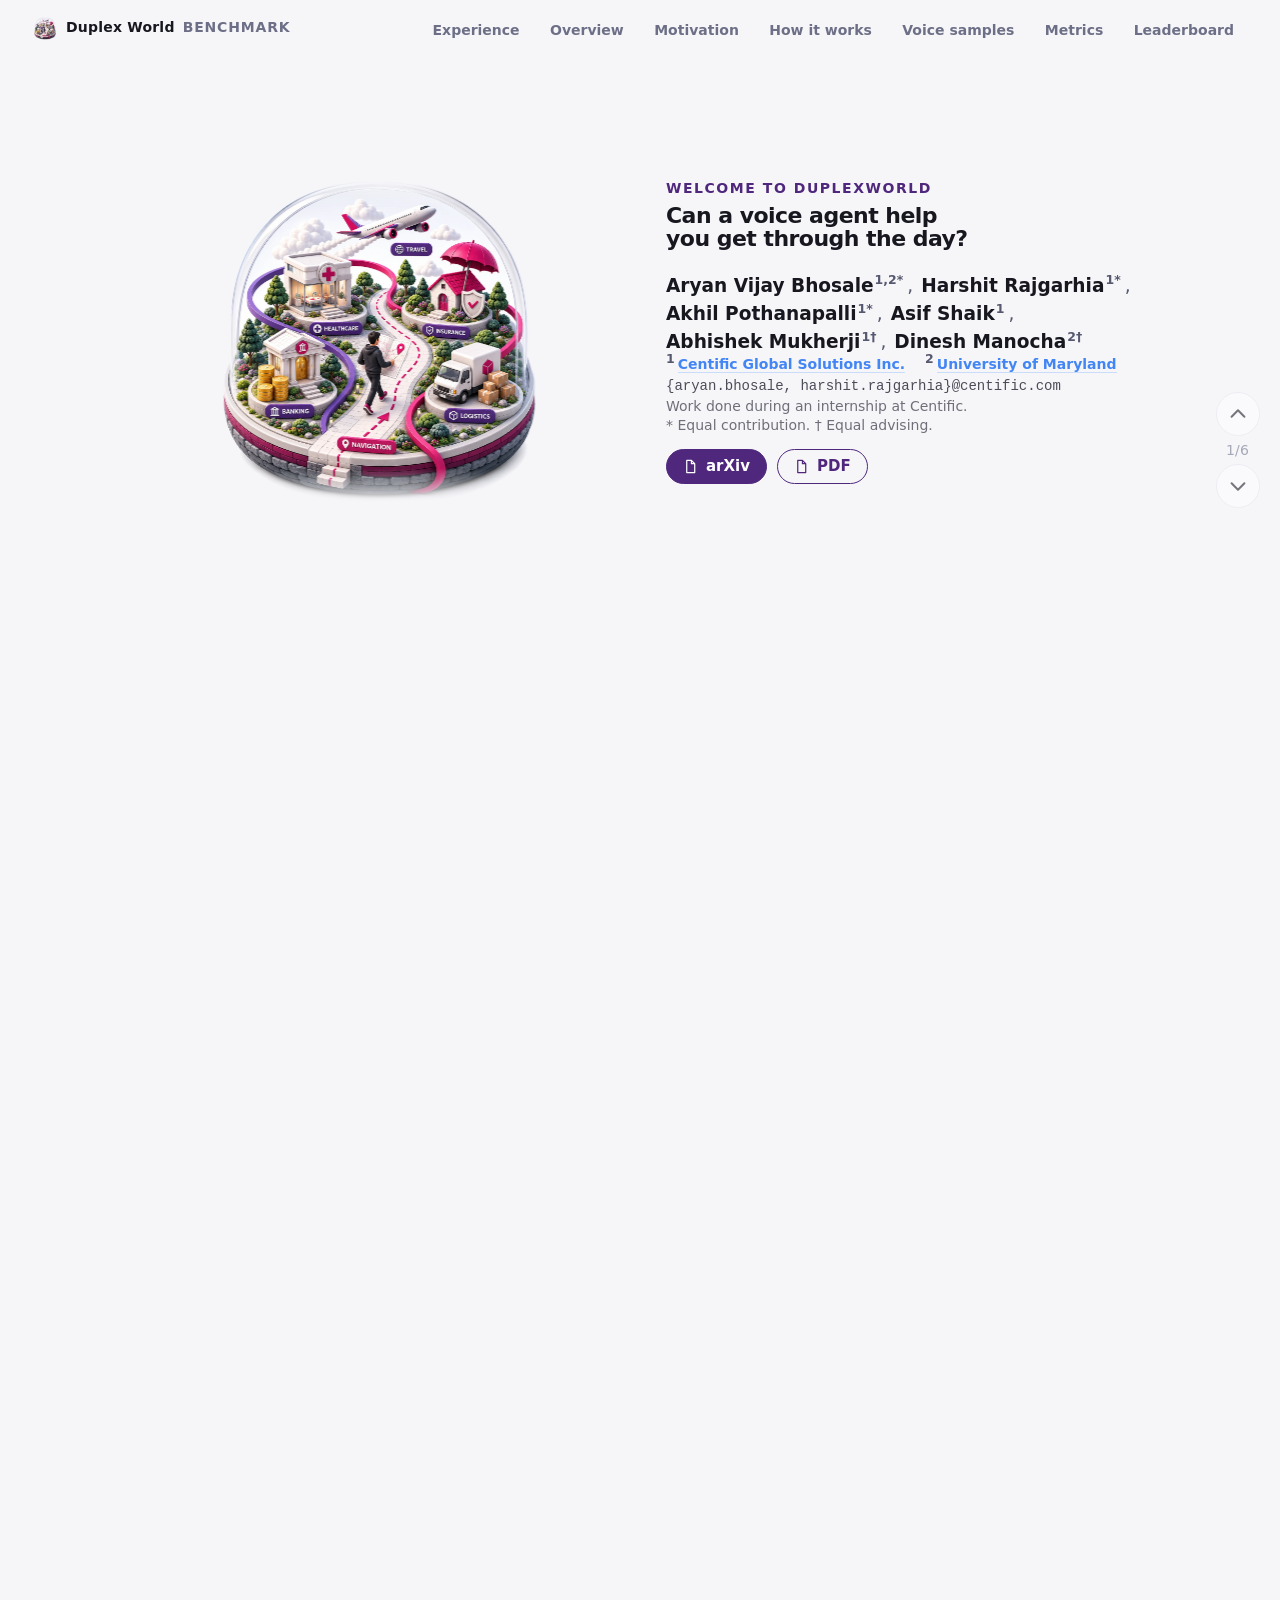
==== commit 7028d8d5: "Fix first load and the phone layout Load  Stream the film instead of fetching it whole before the pa" ====
--- a/index.html
+++ b/index.html
@@ -38,7 +38,7 @@
 <a class="fw-skip" href="#world">Skip to the page</a>
 
 <header class="topbar" data-nav-host>
-  <a class="wordmark" href="index.html"><img class="wordmark-logo" src="img/hero.webp" alt="">Duplex&nbsp;World <span class="sub">benchmark</span></a>
+  <a class="wordmark" href="index.html"><img class="wordmark-logo" src="img/mark-64.webp" width="22" height="22" fetchpriority="high" decoding="async" alt="">Duplex&nbsp;World <span class="sub">benchmark</span></a>
 </header>
 
 <main id="world"></main>
--- a/world.css
+++ b/world.css
@@ -79,10 +79,33 @@
      15px - at 430px that put the film at x = -7 with both edges clipped by the stage. */
   --sbw:    0px;
   --vw:     calc(100vw - var(--sbw));
+
+  /* A viewport height that does NOT move when a phone's URL bar collapses.
+     -----------------------------------------------------------------------------------
+     `vh` is the LARGE viewport: it is measured with the toolbar hidden and it re-evaluates
+     the instant the browser changes the visible height. flight.js already refuses to relay
+     out on a height-only resize ("that is just the URL bar, and relaying out on it makes
+     the page jump under the reader's thumb") - but the stylesheet had no such guard, so the
+     two disagreed. Measured mid-scroll on a 390px phone, at one scroll position and one
+     film time: the copy column jumped 79px down and the stage grew 180px while the film
+     did not move at all. That tear is the jitter.
+
+     `svh` is the SMALL viewport, the height with the toolbar showing, and it is defined not
+     to change while the toolbar animates. On any browser without a collapsing toolbar - so
+     every desktop - 1svh is exactly 1vh, which is why nothing on a PC can shift. */
+  --svh: 1vh;
+
   --film:   min(60vh, calc(100vh - 320px));
   --film-w: min(var(--vw), calc(var(--film) * 16 / 9));
   --film-h: min(var(--film), calc(var(--vw) * 9 / 16));
   color-scheme: light;
+}
+
+/* The upgrade, kept OUTSIDE :root so it cannot truncate the block. Anything older than
+   Safari 15.4 or Chrome 108 skips this and keeps the 1vh fallback above, which is the
+   behaviour those browsers already had. */
+@supports (height: 1svh) {
+  :root { --svh: 1svh; }
 }
 
 * { box-sizing: border-box; }
@@ -94,6 +117,20 @@
 html { scroll-behavior: smooth; }
 
 @media (prefers-reduced-motion: reduce) { html { scroll-behavior: auto; } }
+
+/* The bar is FIXED, and nothing reserved its height. So an anchor jump, a find-in-page
+   match, a tab landing and the browser's own scroll restoration all put their target
+   underneath it: 64px lost on a laptop, 79px on a phone, where the nav takes a second
+   row. Measured, it cut a world heading in half on results.html and put the first table
+   row behind the nav on leaderboard.html, which alone has 21 in-page anchors.
+
+   One reservation, tracked to the two heights the bar actually has, so a jump can never
+   land behind it. This is a keyboard fix as much as a phone one: focus scrolling obeys
+   the same property. */
+:root { --topbar-h: 64px; }
+html { scroll-padding-top: calc(var(--topbar-h) + 12px); }
+/* Below 1041 the bar wraps to two rows: wordmark, then the section nav. */
+@media (max-width: 1040px) { :root { --topbar-h: 80px; } }
 
 body {
   margin: 0;
@@ -279,6 +316,10 @@
 
 /* The decoder gave up. Retire the element outright rather than leave a dead poster sitting
    over the computed-camera fallback that has just taken its place. */
+/* The freeze frame held over the film while the streamed source is swapped for the Blob.
+   It carries .fw-video so it lands in exactly the film's box, and it must NOT inherit the
+   film's size transition: it lives for two frames and would animate in from nothing. */
+.fw-video-shot { transition: none !important; }
 .fw-video-dead .fw-video { display: none; }
 .fw-has-video .fw-hero,
 .fw-has-video .fw-sky { display: none; }
@@ -939,7 +980,7 @@
 /* ------------------------------------------------------------------ mobile */
 
 @media (max-width: 900px) {
-  :root { --film: min(46vh, calc(100vh - 300px)); }
+  :root { --film: min(calc(var(--svh) * 46), calc(calc(var(--svh) * 100) - 300px)); }
   /* On a phone the copy is the full width of the window, so the index cannot stay in a side
      margin that no longer exists - at 430px it sat at z-index 8 directly over the copy's
      right-hand words. Index and rail share one strip between the film and the copy instead,
@@ -1381,6 +1422,31 @@
 .fw-nav-item:hover { color: var(--ink); }
 .fw-nav-item.is-on { color: var(--ink); background: rgba(14, 16, 41, .07); }
 .fw-nav-item:focus-visible { outline: 2px solid var(--magenta); outline-offset: 1px; }
+
+/* On a 390px phone this bar is 699px of links inside a 390px box. It scrolls sideways,
+   and it has to: hiding the tail behind a menu was tried and it costs a tap to reach any
+   page at all. But the scrollbar is deliberately hidden, so three of seven destinations
+   simply looked absent, and a reader who never swipes the bar never learns they exist.
+
+   A fade at the live edge is the whole cue: it says the row continues without spending a
+   row on a control. The trailing padding is what makes it honest - scrolled to the end,
+   the faded strip sits over empty space rather than over the last word, so the bar reads
+   as finished rather than as cut off. Snapping stops items from parking half visible. */
+@media (max-width: 1040px) {
+  /* Scoped to the bar so it outranks the phone rule in alt-split.css, which loads after
+     this file and sets the nav's padding shorthand: at equal specificity that shorthand
+     was resetting the trailing strip back to 12px and the fade landed on the last word. */
+  .topbar .fw-nav {
+    scroll-snap-type: x proximity;
+    /* Without this a sideways flick that runs out of nav carries on into the page
+       behind it, and on iOS it can trigger the back gesture. */
+    overscroll-behavior-x: contain;
+    padding-right: 40px;
+    -webkit-mask-image: linear-gradient(90deg, #000 calc(100% - 40px), transparent);
+    mask-image: linear-gradient(90deg, #000 calc(100% - 40px), transparent);
+  }
+  .fw-nav-item { scroll-snap-align: start; }
+}
 
 /* ===========================================================================
    The opening summary
--- a/alt-split.css
+++ b/alt-split.css
@@ -392,7 +392,7 @@
   .fw-shell-split .fw-video {
     top: 0; left: 50%;
     transform: translateX(-50%);
-    width: min(var(--vw), calc(44vh * 16 / 9));
+    width: min(var(--vw), calc(calc(var(--svh) * 44) * 16 / 9));
   }
   .fw-shell-split .fw-copy {
     /* max-width was copy-pasted in from the two-column rule and evaluated to 48vw - gut
@@ -401,7 +401,7 @@
     max-width: none;
     left: 50%; right: auto;
     transform: translateX(-50%);
-    top: 44vh; bottom: 0;
+    top: calc(var(--svh) * 44); bottom: 0;
     width: calc(var(--vw) - 28px);
     align-items: start;
     padding: 16px 0 24px;
@@ -414,7 +414,7 @@
      the index sits at z-index 8 over copy at z-index 6. Both index and rail become
      horizontal strips in the gap between the film and the copy instead. */
   .fw-shell-split .fw-globes {
-    left: 50%; right: auto; top: calc(44vh - 52px);
+    left: 50%; right: auto; top: calc(calc(var(--svh) * 44) - 52px);
     transform: translateX(-50%);
     flex-direction: row;
     align-items: flex-end;
@@ -426,7 +426,7 @@
   /* On the same strip as the index, not below it: at 44vh + 6px the dots landed inside the
      copy column, which starts at 44vh. */
   .fw-shell-split .fw-rail {
-    left: auto; right: 10px; top: calc(44vh - 46px);
+    left: auto; right: 10px; top: calc(calc(var(--svh) * 44) - 46px);
     transform: none;
     flex-direction: row;
     gap: 8px;
@@ -451,11 +451,11 @@
   .fw-shell-split .fw-work-row { grid-template-columns: 4.5ch 1fr 10ch; gap: 8px; }
   .fw-shell-split .fw-grp-name { font-size: 14px; }
   .fw-shell-split[data-block="summary"] .fw-copy,
-  .fw-shell-split[data-block="runs"] .fw-copy { top: 26vh; }
+  .fw-shell-split[data-block="runs"] .fw-copy { top: calc(var(--svh) * 26); }
   .fw-shell-split[data-block="summary"] .fw-video,
   .fw-shell-split[data-block="summary"] .fw-hero,
   .fw-shell-split[data-block="runs"] .fw-art {
-    width: min(var(--vw), calc(25vh * 16 / 9));
+    width: min(var(--vw), calc(calc(var(--svh) * 25) * 16 / 9));
   }
   .fw-shell-split[data-block="runs"] .fw-art { left: 50%; top: 0; }
   /* The section bar is the page's navigation on a phone, so it stays - wrapped, scrolling
@@ -477,14 +477,14 @@
      the front matter and the world stops are text, and giving nearly half the screen to a
      decorative mark left the abstract 304px past the bottom of its column. So the picture
      yields to the reading on exactly the stops where the reading is the point. */
-  .fw-shell-split[data-stage="logo"] .fw-copy { top: clamp(132px, 19vh, 190px); }
-  .fw-shell-split[data-stage="mark"] .fw-copy { top: clamp(150px, 22vh, 220px); }
+  .fw-shell-split[data-stage="logo"] .fw-copy { top: clamp(132px, calc(var(--svh) * 19), 190px); }
+  .fw-shell-split[data-stage="mark"] .fw-copy { top: clamp(150px, calc(var(--svh) * 22), 220px); }
   .fw-shell-split[data-stage="logo"] .fw-logo,
   .fw-shell-split[data-stage="mark"] .fw-mark { --logo-lg: 30vw; }
   .fw-shell-split[data-stage="mark"] .fw-mark {
     inset: 0 0 auto 0;
     width: auto;
-    height: clamp(140px, 21vh, 210px);
+    height: clamp(140px, calc(var(--svh) * 21), 210px);
     flex-direction: row;
     gap: 12px;
     text-align: left;
@@ -502,17 +502,17 @@
   /* The walks stop is the one place on a phone where the picture on the left is the LEAST
      valuable thing on screen: the maps are also pictures, they are the evidence, and there
      are six of them. So the film gives up most of its band here and nowhere else. */
-  .fw-shell-split[data-block="maps"] .fw-video { width: min(var(--vw), calc(26vh * 16 / 9)); }
-  .fw-shell-split[data-block="maps"] .fw-copy { top: 27vh; }
-  .fw-shell-split[data-block="maps"] .fw-globes { top: calc(26vh - 44px); }
-  .fw-shell-split[data-block="maps"] .fw-rail { top: calc(26vh - 40px); }
+  .fw-shell-split[data-block="maps"] .fw-video { width: min(var(--vw), calc(calc(var(--svh) * 26) * 16 / 9)); }
+  .fw-shell-split[data-block="maps"] .fw-copy { top: calc(var(--svh) * 27); }
+  .fw-shell-split[data-block="maps"] .fw-globes { top: calc(calc(var(--svh) * 26) - 44px); }
+  .fw-shell-split[data-block="maps"] .fw-rail { top: calc(calc(var(--svh) * 26) - 40px); }
   .fw-shell-split[data-block="maps"] .fw-body { font-size: 14px; line-height: 1.5; }
   /* A five-row chart plus its caption is taller than a paragraph, by about the height of
      the chart. Same trade, smaller. */
-  .fw-shell-split[data-block="bars"] .fw-video { width: min(var(--vw), calc(36vh * 16 / 9)); }
-  .fw-shell-split[data-block="bars"] .fw-copy { top: 37vh; }
-  .fw-shell-split[data-block="bars"] .fw-globes { top: calc(36vh - 44px); }
-  .fw-shell-split[data-block="bars"] .fw-rail { top: calc(36vh - 40px); }
+  .fw-shell-split[data-block="bars"] .fw-video { width: min(var(--vw), calc(calc(var(--svh) * 36) * 16 / 9)); }
+  .fw-shell-split[data-block="bars"] .fw-copy { top: calc(var(--svh) * 37); }
+  .fw-shell-split[data-block="bars"] .fw-globes { top: calc(calc(var(--svh) * 36) - 44px); }
+  .fw-shell-split[data-block="bars"] .fw-rail { top: calc(calc(var(--svh) * 36) - 40px); }
   /* Nineteen characters of label is four of the twenty-six available at 430. */
   .fw-shell-split .fw-bar-row { grid-template-columns: minmax(0, 11ch) 1fr auto; gap: 8px; }
   .fw-shell-split .fw-bars-axis { margin-left: calc(11ch + 8px); }
@@ -522,7 +522,7 @@
 
   /* Two across rather than three: at 430 a third of the width is 130px of map. */
   .fw-shell-split .fw-maps {
-    --map-tall: clamp(200px, 34vh, 300px);
+    --map-tall: clamp(200px, calc(var(--svh) * 34), 300px);
     --map-h: calc((var(--map-tall) - 9px) / 2);
   }
   .fw-shell-split[data-step="2"] .fw-maps,
@@ -636,7 +636,7 @@
   /* The mark is the middle cell of a three by three that no longer exists. Stacked, it
      is just the biggest tile, so it keeps its own aspect rather than a grid row. */
   .fw-open-cell.is-mark { padding: 0; }
-  .fw-open-mark { max-height: 46vh; width: auto; margin: 0 auto; }
+  .fw-open-mark { max-height: calc(var(--svh) * 46); width: auto; margin: 0 auto; }
   .fw-open-worlds { grid-template-columns: repeat(2, minmax(0, 1fr)); }
 
   /* The three plots. Rotated names need vertical room a stacked tile does not have to
@@ -694,12 +694,25 @@
     text-align: left;
     max-width: calc(100vw - 28px);
   }
-  /* The panel clears the stage and the plate rather than starting at the fold. */
-  /* Measured, not guessed: at 390x844 the stage runs 74-280, the plate 305-453 and the
-     panel box begins at 387, so 80px of padding starts the evidence at 467 - just clear
-     of the plate. The old expression assumed the panel began at the top of the screen and
-     opened a 249px hole between the world's name and its numbers. */
-  .fw-shell-split .fw-panel { padding-top: calc(86px + min(94vw, 520px) * 0.60); }
+  /* The panel starts just under the FILM, because on these stops the film is the only
+     thing above it.
+
+     The rule here used to reserve calc(86px + min(94vw,520px) * 0.60), which is 306px at
+     390 wide, to clear the world NAME PLATE. Two things were wrong with that. The plate is
+     only drawn on a world stop, and swept across every stop of every shipped page at 390
+     the plate is never drawn at all - so the clearance was reserving a screen of space for
+     something that is not there. And the constant was calibrated at 390x844, the height
+     with the URL bar hidden, while a phone actually opens at 390x664.
+
+     Measured at 390x664 before this change: the film ends at y298, the panel box already
+     begins at y308, and 306px of padding put the first line of type at y614 in a 664px
+     screen. Half the screen was empty white between the picture and the words, and the
+     headline then fell off the bottom edge. That is the "graphics and text do not line up
+     one below the other" report exactly. */
+  .fw-shell-split .fw-panel { padding-top: 12px; }
+  /* A world stop is the one that DOES draw the plate, between the film and the evidence,
+     so it keeps the full clearance it was written for. */
+  .fw-shell-split[data-block="table"] .fw-panel { padding-top: calc(86px + min(94vw, 520px) * 0.60); }
   .fw-shell-split[data-block="out"] .fw-panel { padding-top: 24px; }
   /* A BAND has no stage to clear, so it starts under the header. It was still reserving
      306px for a film that is not there - a screen of empty page above every world. */
@@ -764,7 +777,7 @@
   .fw-runs, .fw-maps { grid-template-columns: 1fr !important; }
   .fw-shell-split[data-block="band"] .fw-cards,
   .fw-cards { grid-template-columns: 1fr !important; }
-  .fw-shell-split[data-block="band"] .fw-maps { --map-h: clamp(210px, 34vh, 300px); }
+  .fw-shell-split[data-block="band"] .fw-maps { --map-h: clamp(210px, calc(var(--svh) * 34), 300px); }
   /* The copy column's top padding is set twice at the same specificity, 71 lines apart,
      and the later one wins - which put back the 96px gap the phone rule exists to close. */
   .fw-shell-split[data-block="band"] .fw-copy { padding-top: 0 !important; }
